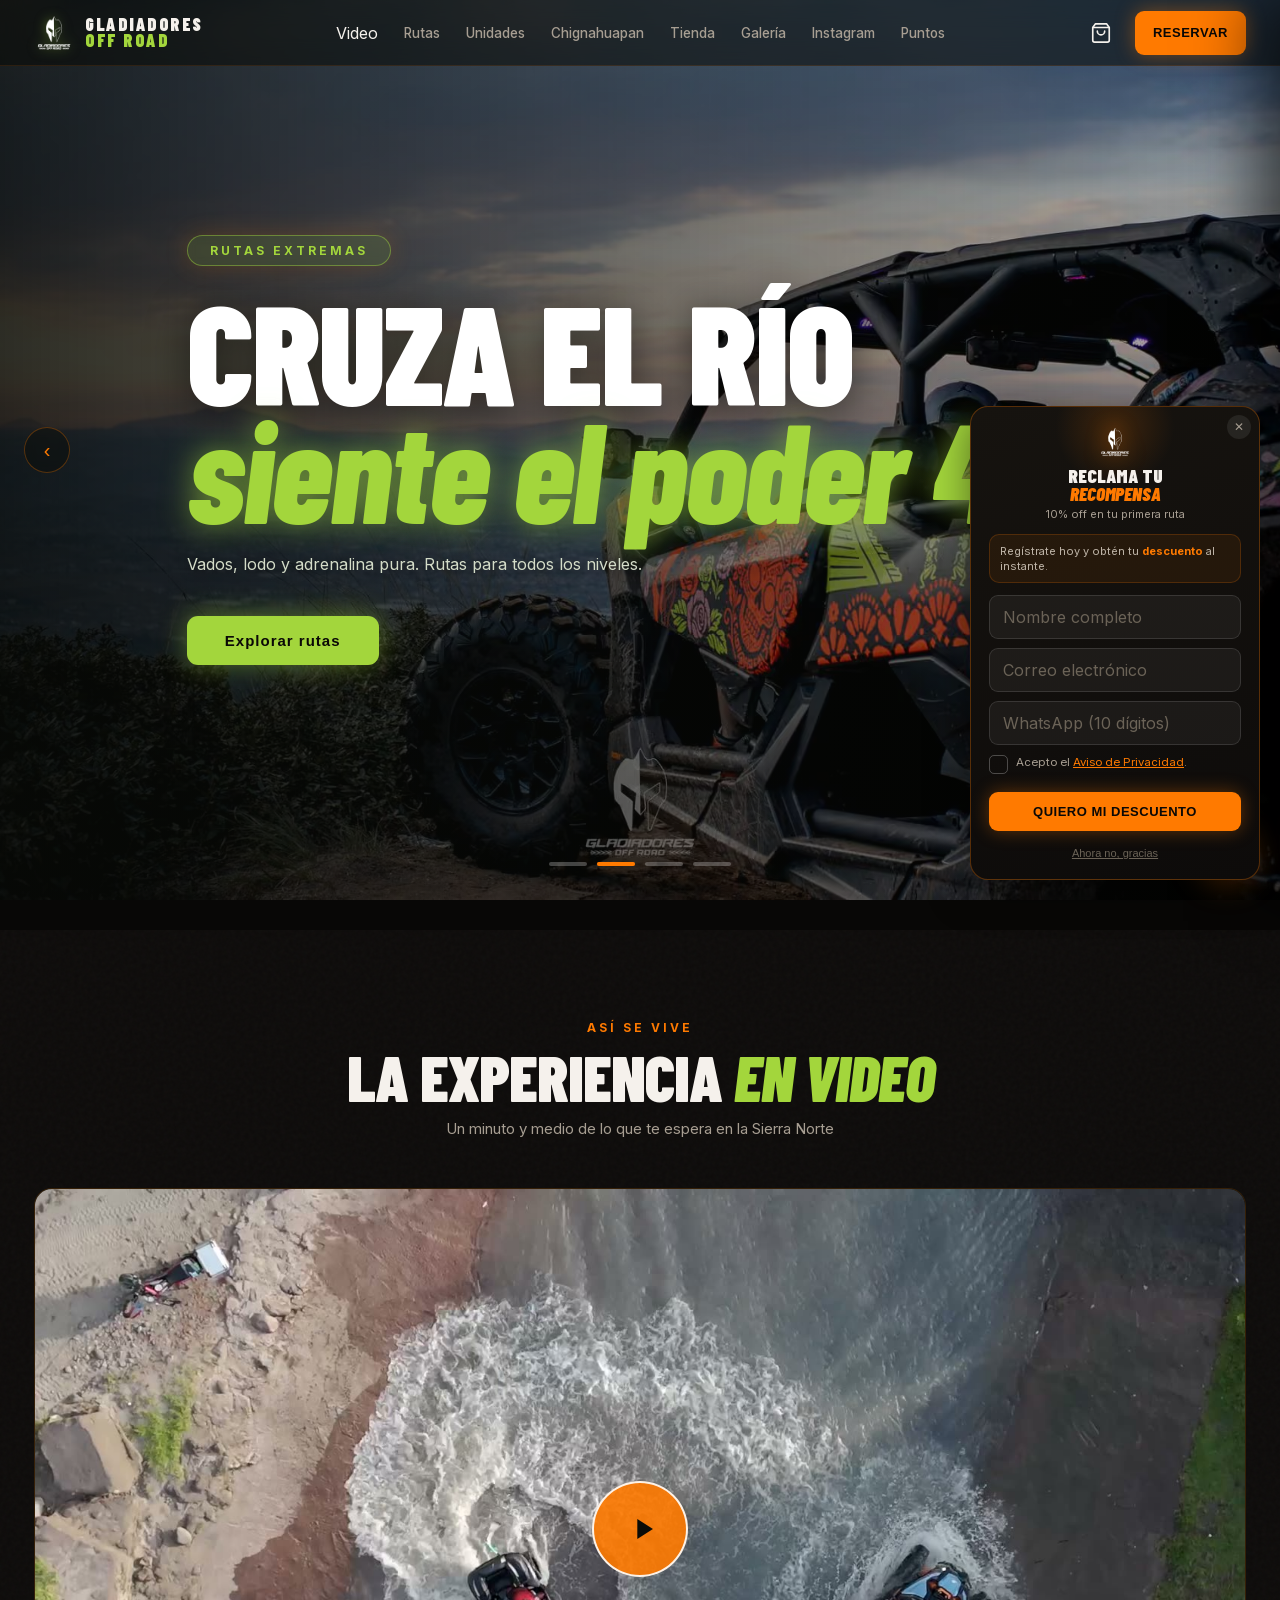
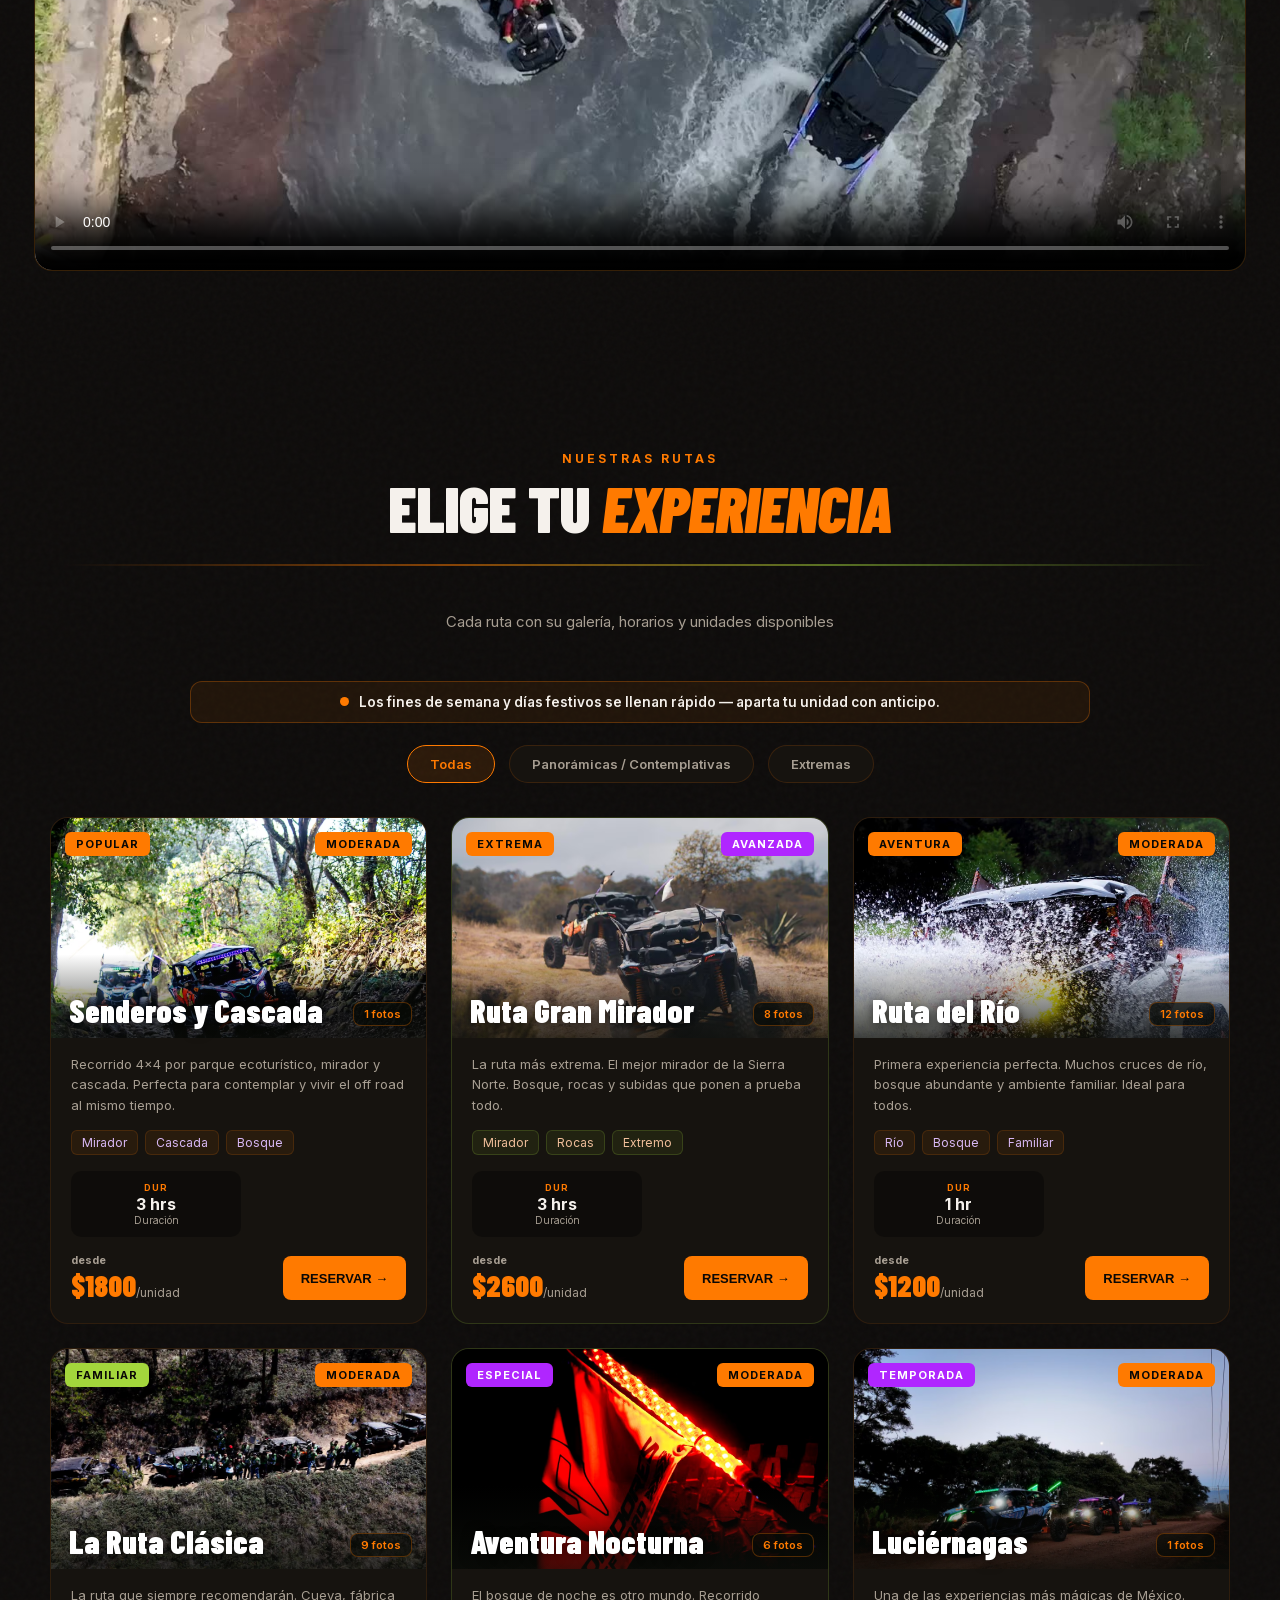
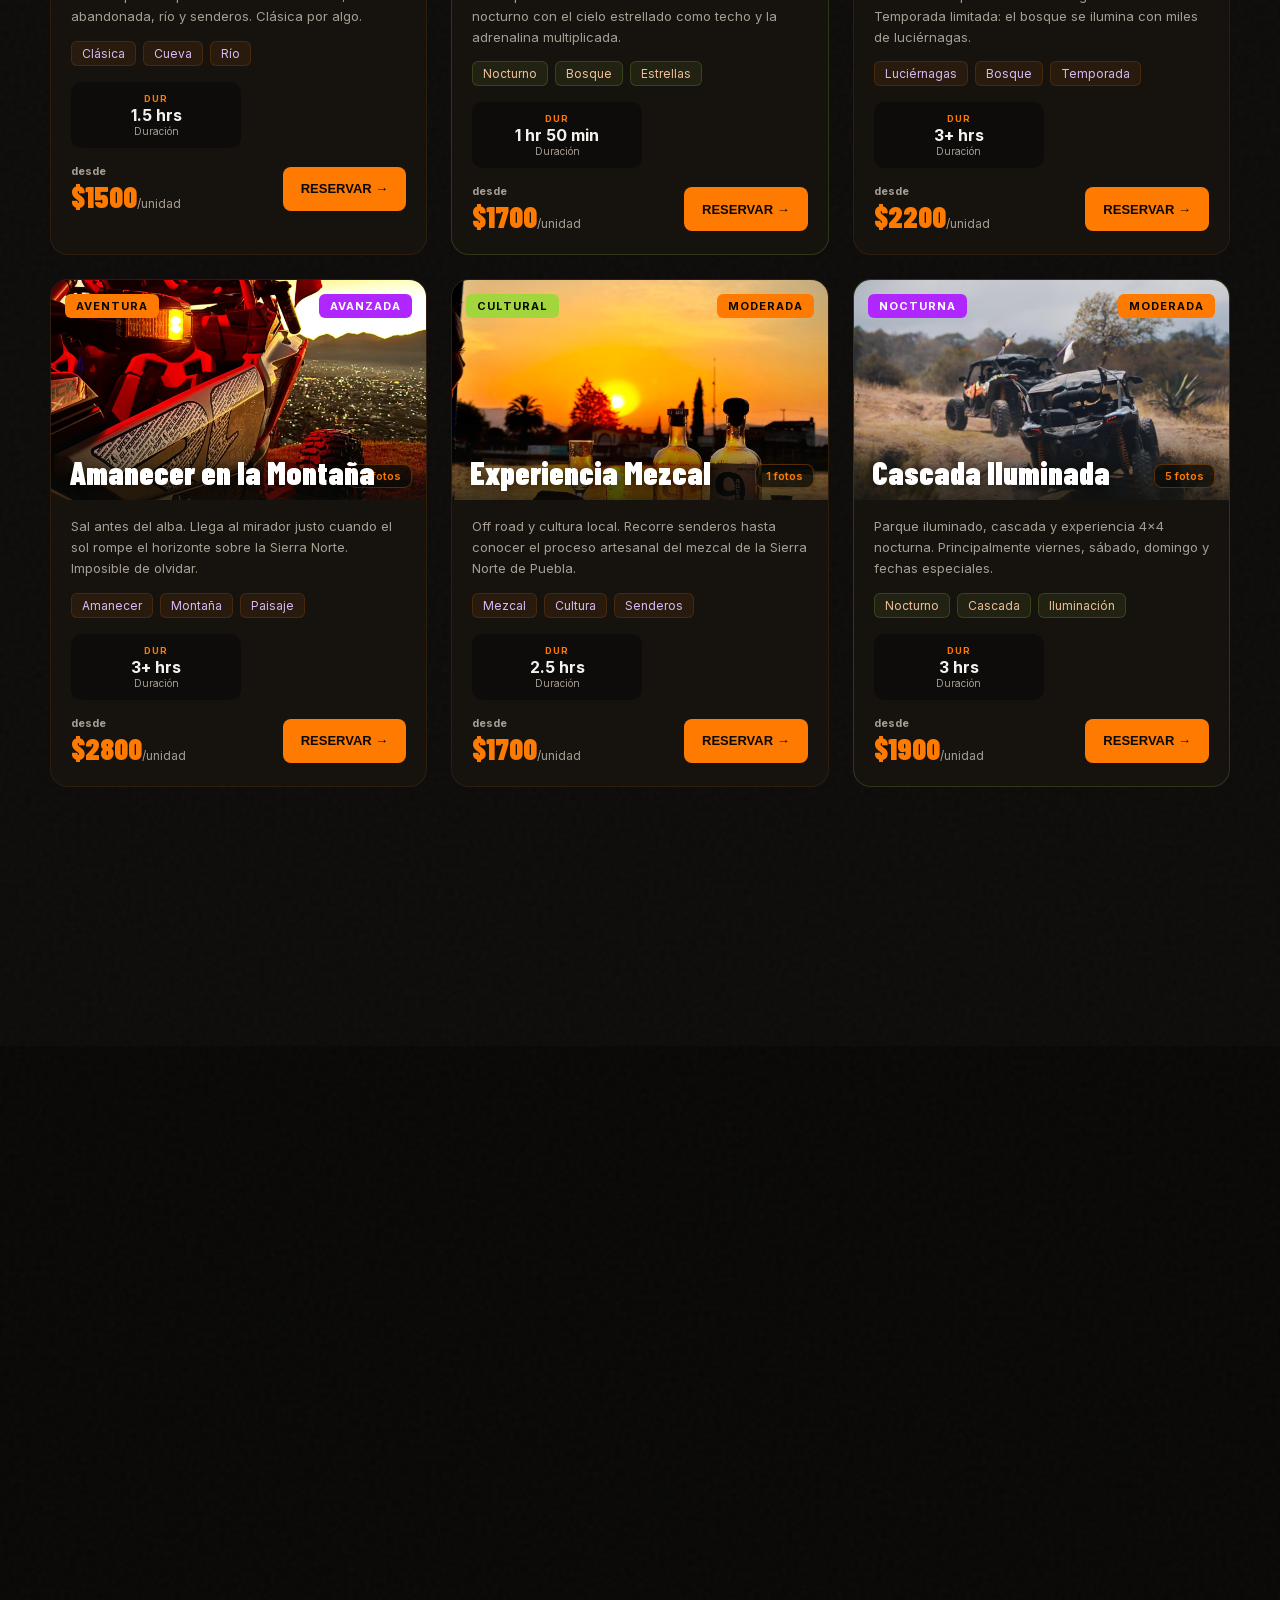
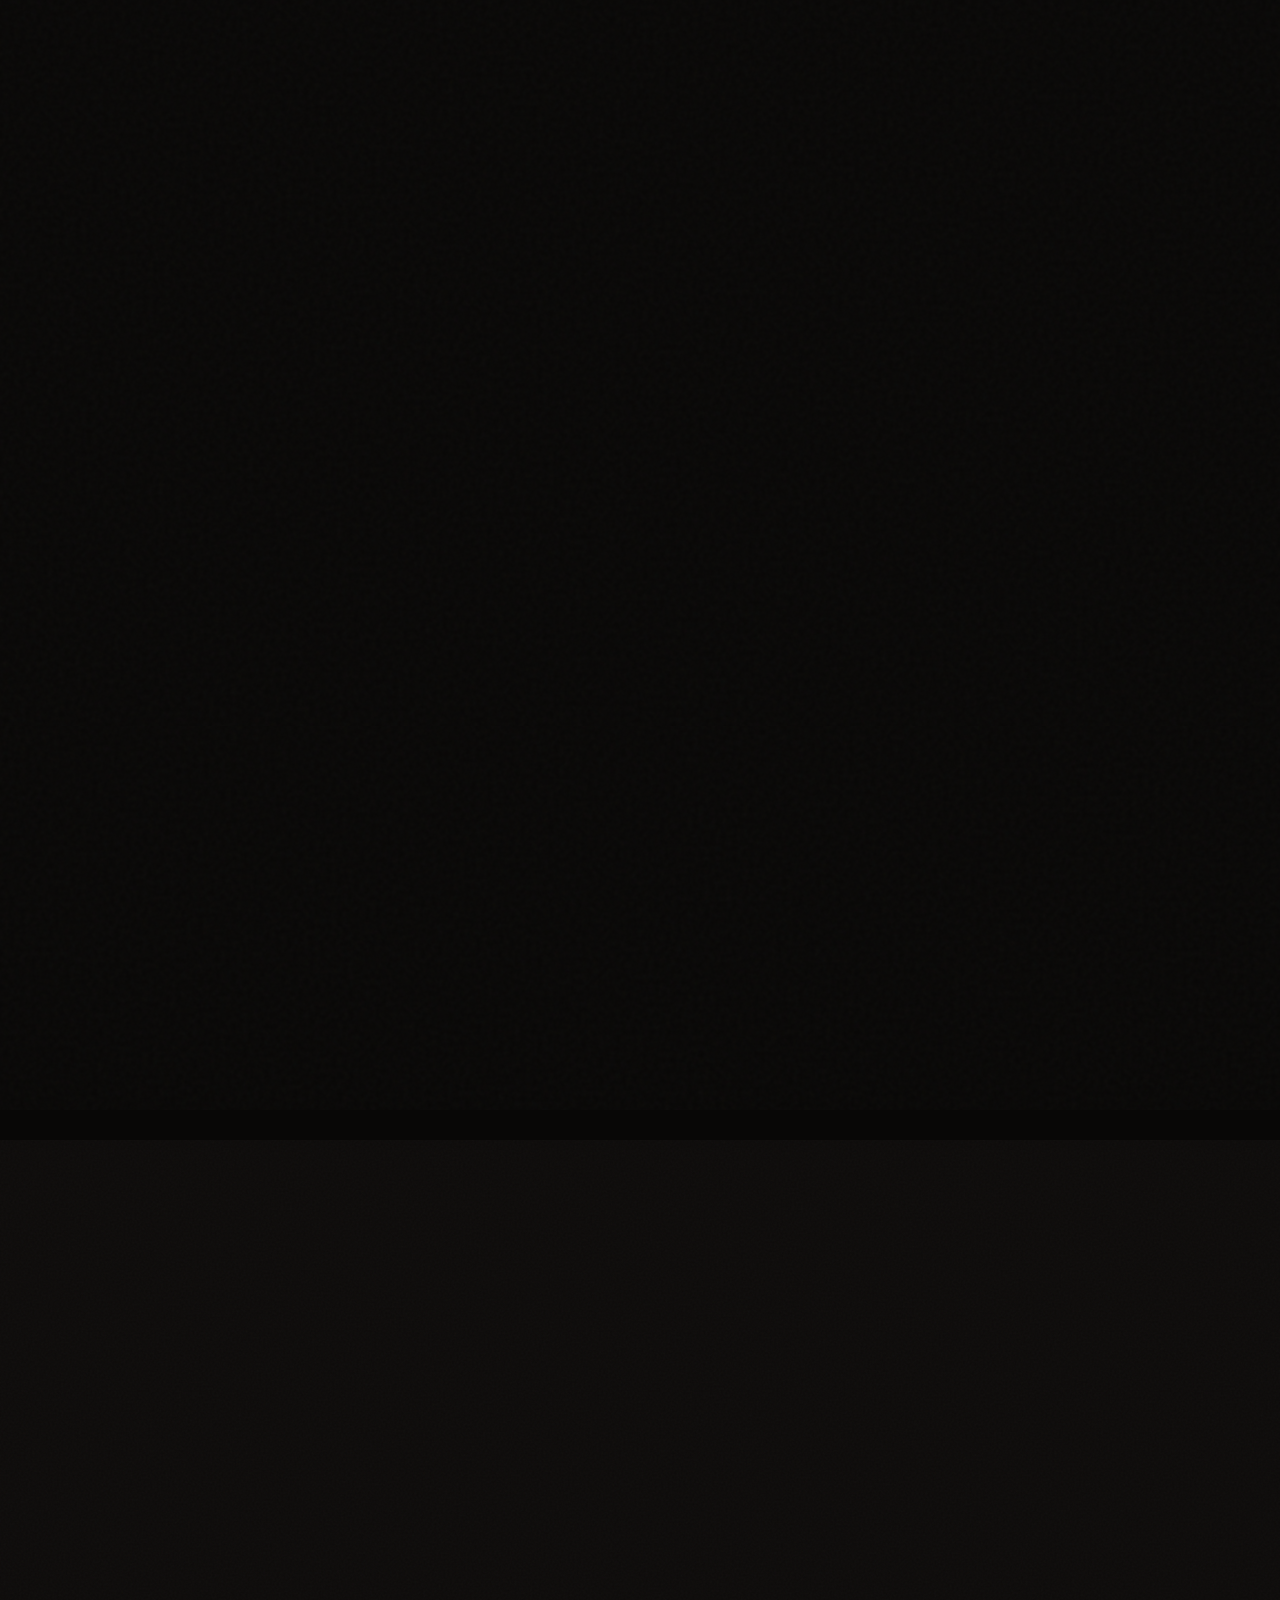
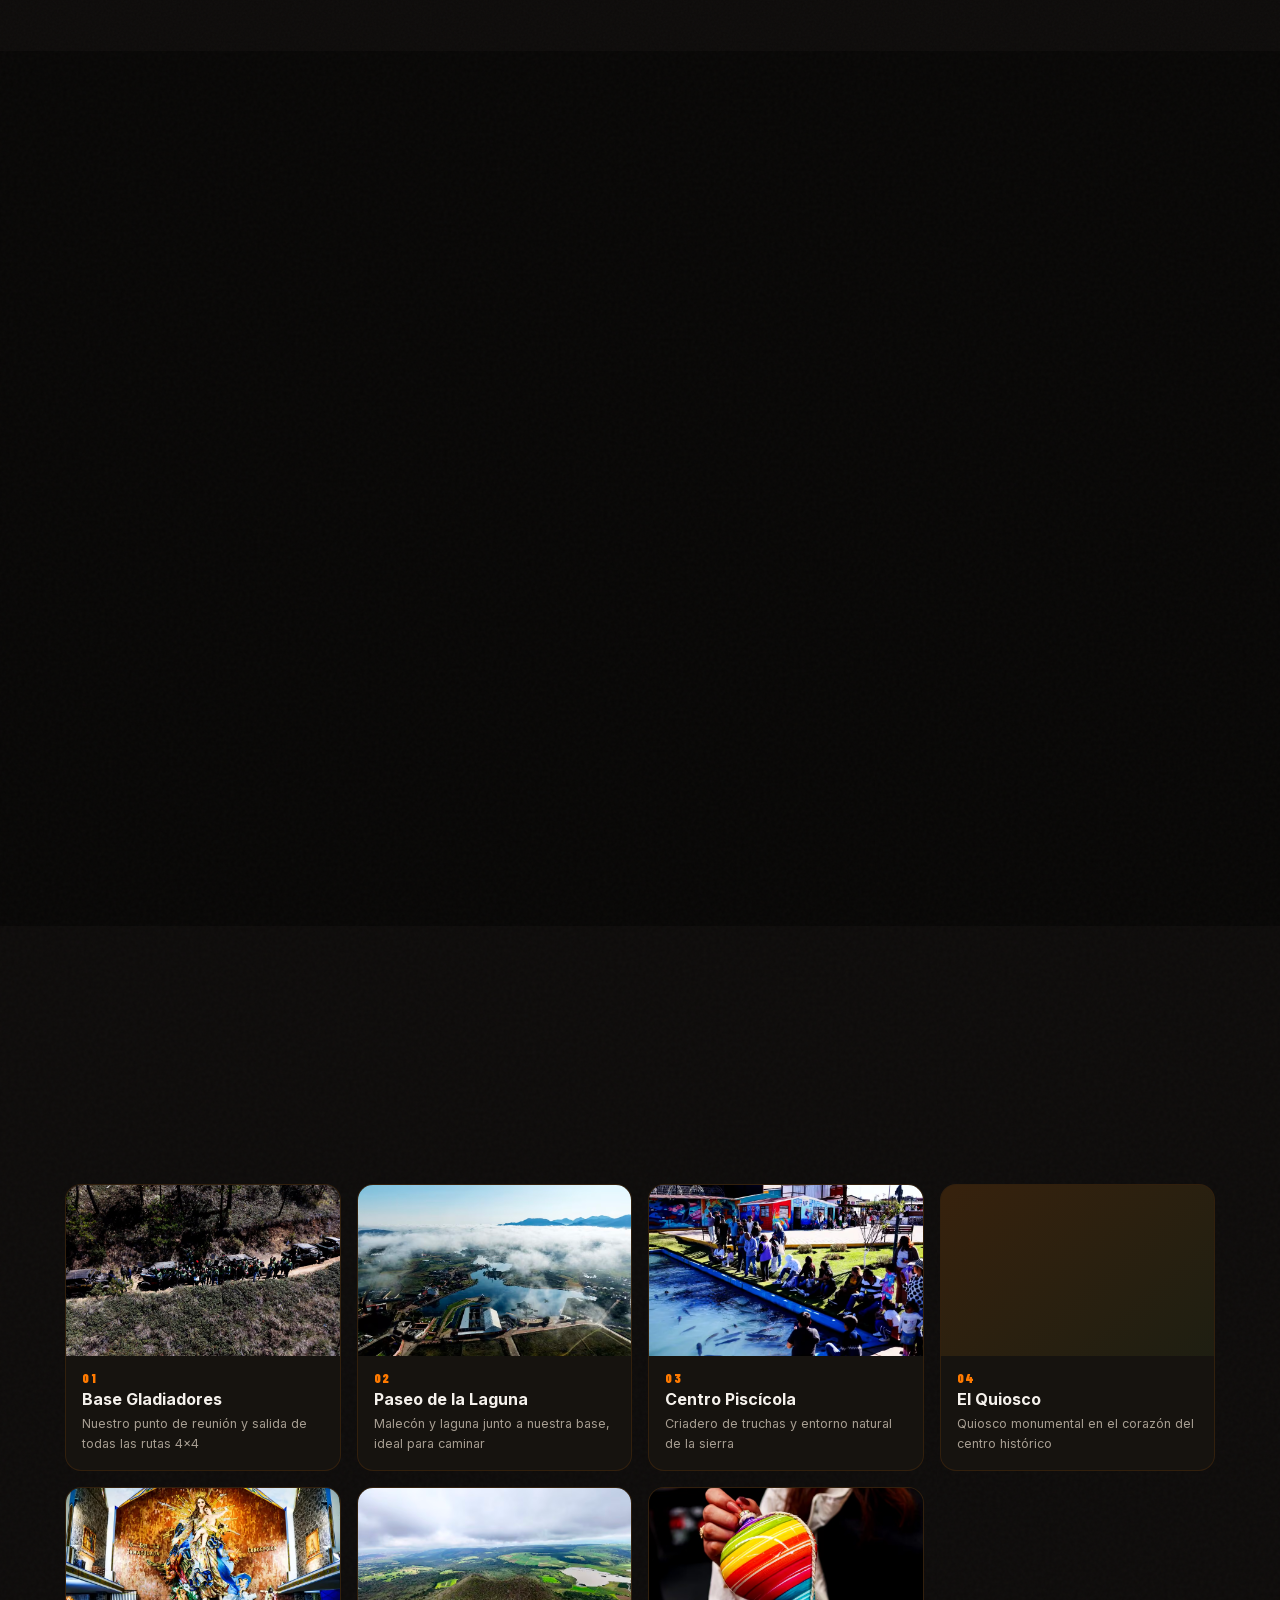
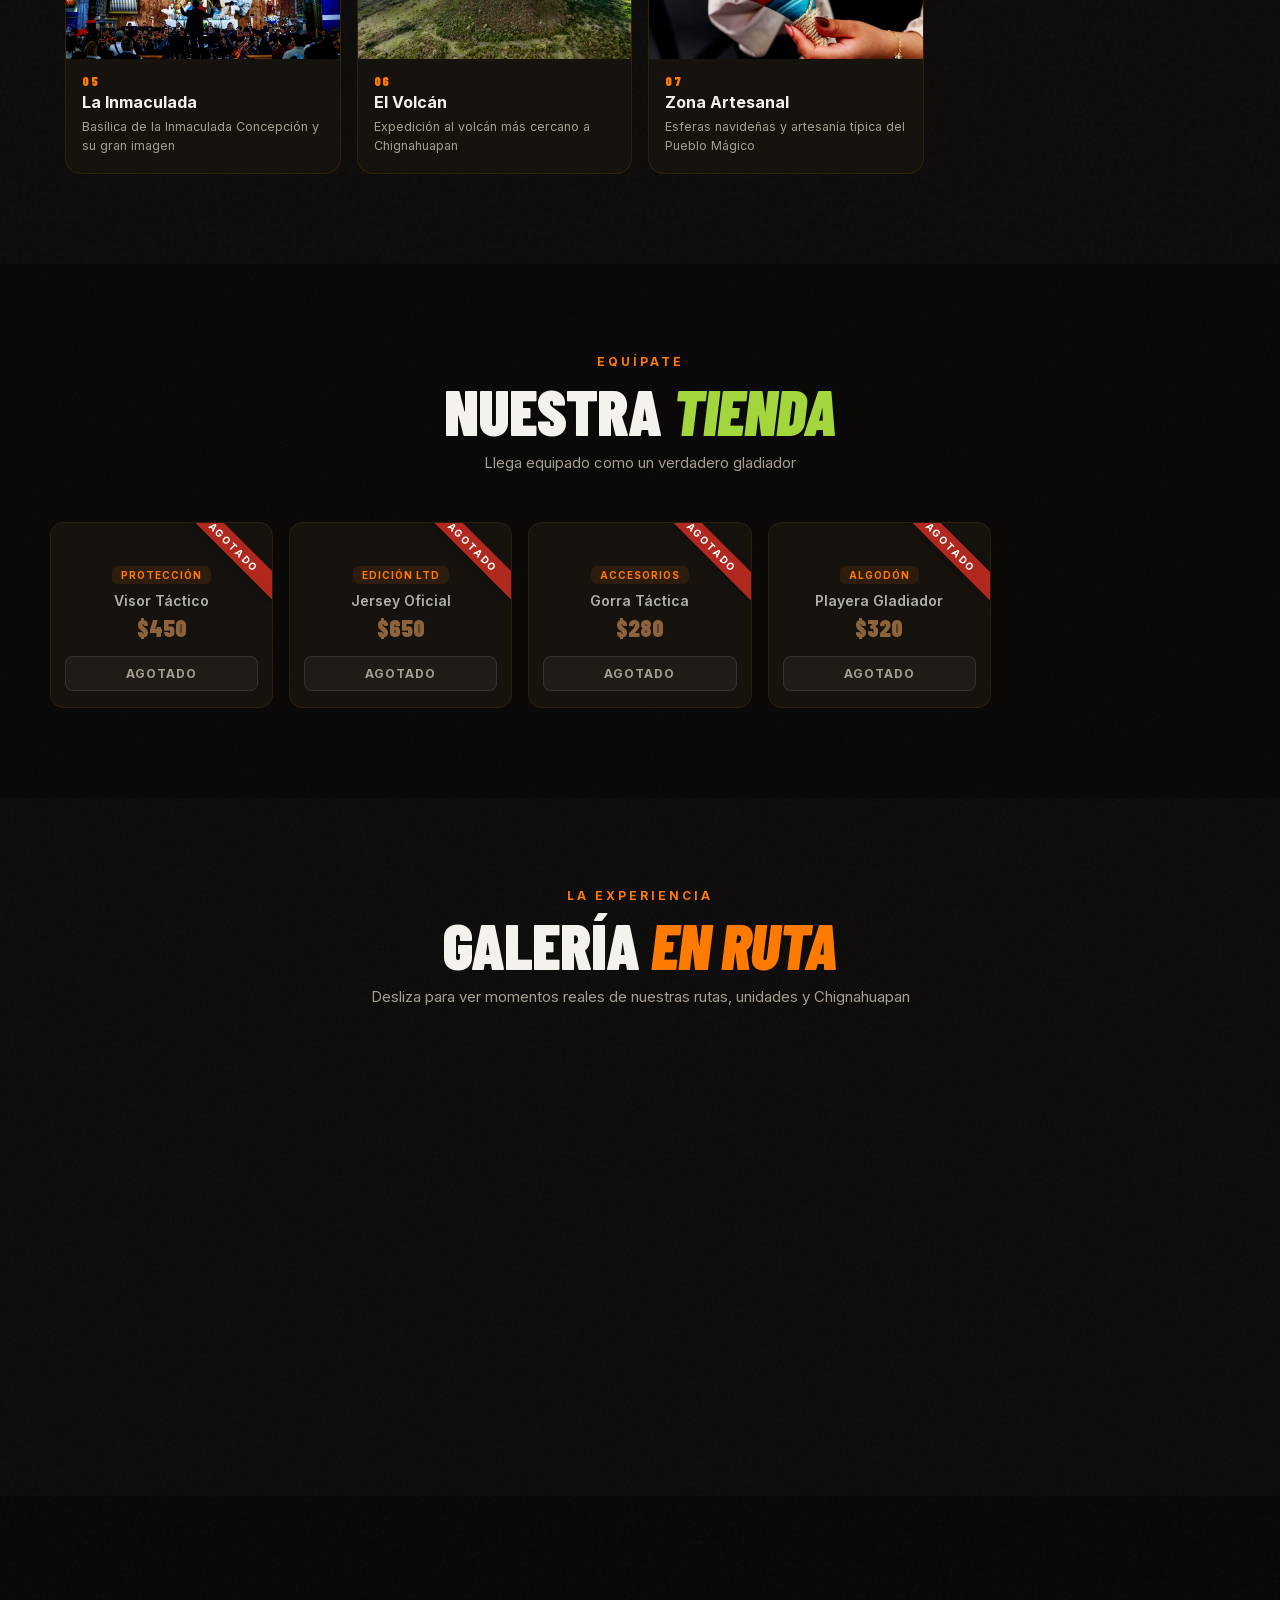
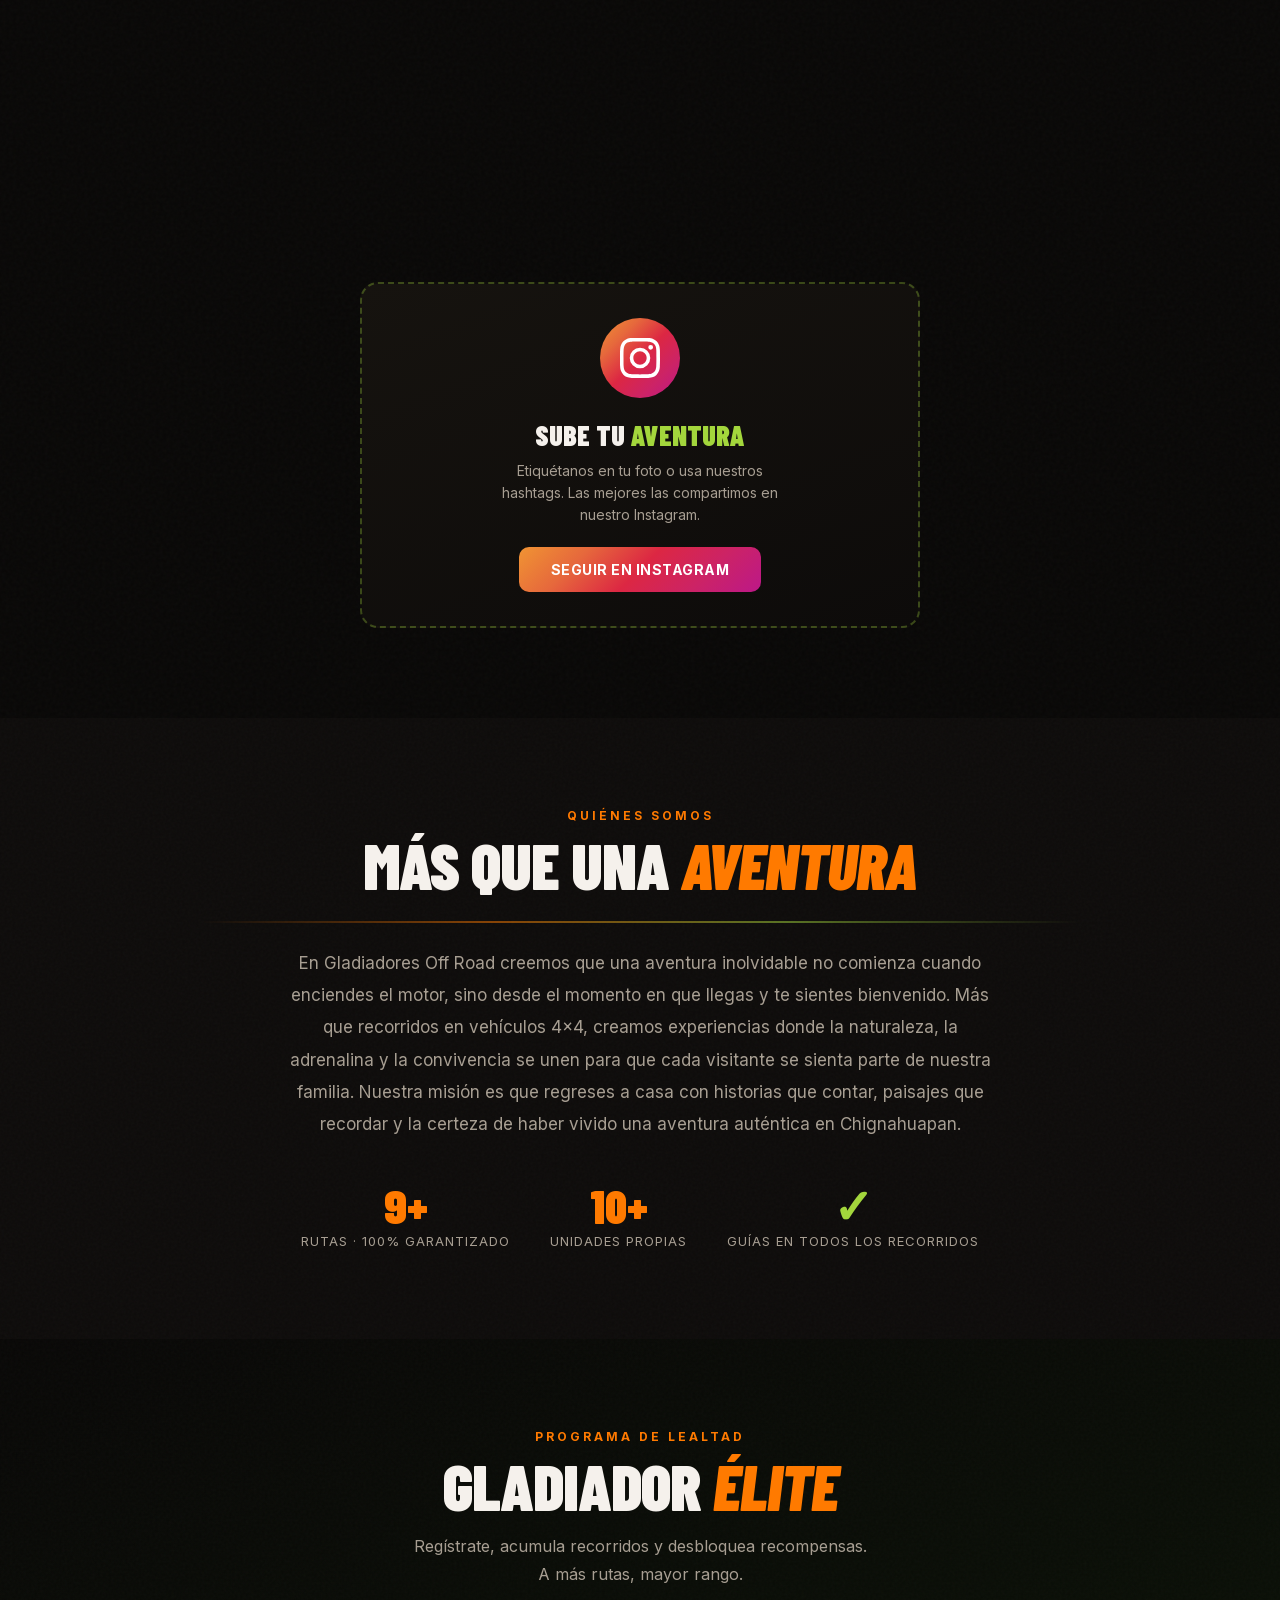
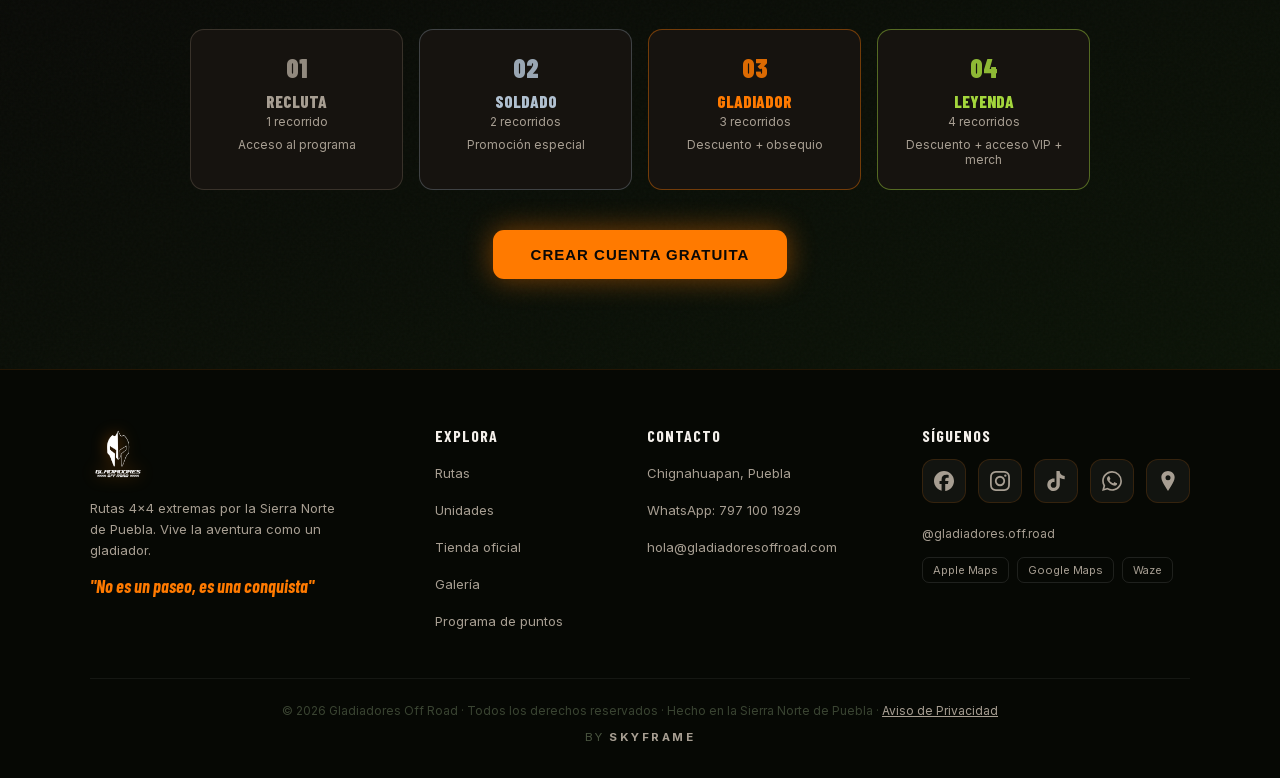
==== index.html @ 5f8b0868 "El sitio abre aunque el servidor esté dormido Bug caro, justo antes de pagar publicidad: la pantalla" ====
<!DOCTYPE html><html lang='es'><head><meta charset='UTF-8'/><meta name='viewport' content='width=device-width, initial-scale=1.0, viewport-fit=cover, maximum-scale=5.0'/><meta name="apple-mobile-web-app-capable" content="yes"/><meta name="apple-mobile-web-app-status-bar-style" content="black-translucent"/><meta name="mobile-web-app-capable" content="yes"/>
<title>Gladiadores Off Road — Rutas 4x4 en Chignahuapan, Puebla | Reserva tu Aventura</title>
<meta name="description" content="Rutas 4x4 guiadas en Chignahuapan, Puebla. Maverick X3, Commander Max y cuatrimotos Can-Am por la Sierra Norte: ríos, miradores, cascadas y bosque. Flota 100% Can-Am. Reserva desde $1,200 MXN por vehículo."/>
<meta name="keywords" content="rutas 4x4 Chignahuapan, off road Puebla, Sierra Norte de Puebla, cuatrimotos Chignahuapan, Maverick X3 Chignahuapan, Commander Max Puebla, turismo de aventura Puebla, Can-Am Chignahuapan, renta razors Chignahuapan, paseos 4x4 Puebla, tours off road México, Pueblo Mágico aventura, qué hacer en Chignahuapan"/>
<meta name="author" content="Gladiadores Off Road"/>
<meta name="robots" content="index, follow, max-image-preview:large, max-snippet:-1, max-video-preview:-1"/>
<link rel="canonical" href="https://www.gladiadoresoffroad.com/"/>
<link rel="alternate" hreflang="es-MX" href="https://www.gladiadoresoffroad.com/"/>
<link rel="alternate" hreflang="x-default" href="https://www.gladiadoresoffroad.com/"/>

<!-- Open Graph -->
<meta property="og:title" content="Gladiadores Off Road — Rutas 4x4 en Chignahuapan | Desde $1,200 por vehículo"/>
<meta property="og:description" content="No es un paseo, es una conquista. 10 rutas guiadas en vehículos Can-Am por la Sierra Norte de Puebla. Flota 100% Can-Am, guías profesionales. Reserva hoy."/>
<meta property="og:image" content="https://www.gladiadoresoffroad.com/img/i2.jpg"/>
<meta property="og:image:width" content="1200"/>
<meta property="og:image:height" content="630"/>
<meta property="og:image:alt" content="Vehículos 4x4 Can-Am de Gladiadores Off Road recorriendo la Sierra Norte de Puebla"/>
<meta property="og:url" content="https://www.gladiadoresoffroad.com/"/>
<meta property="og:type" content="website"/>
<meta property="og:site_name" content="Gladiadores Off Road"/>
<meta property="og:locale" content="es_MX"/>

<!-- Twitter -->
<meta name="twitter:card" content="summary_large_image"/>
<meta name="twitter:title" content="Gladiadores Off Road — Rutas 4x4 en Chignahuapan"/>
<meta name="twitter:description" content="10 rutas guiadas en Can-Am por la Sierra Norte de Puebla. Maverick X3, Commander Max y cuatrimotos. Reserva desde $1,200 por vehículo."/>
<meta name="twitter:image" content="https://www.gladiadoresoffroad.com/img/i2.jpg"/>

<meta name="theme-color" content="#0A0612"/>
<meta name="apple-mobile-web-app-title" content="Gladiadores"/>
<link rel="manifest" href="manifest.json"/>
<link rel="icon" href="img/icon-sitio-192.png"/>
<link rel="apple-touch-icon" href="img/icon-sitio-180.png"/>

<!-- Datos estructurados para Google (schema.org) -->
<script type="application/ld+json">
{
  "@context": "https://schema.org",
  "@type": ["TouristAttraction", "LocalBusiness"],
  "@id": "https://www.gladiadoresoffroad.com/#negocio",
  "name": "Gladiadores Off Road",
  "alternateName": "Gladiadores Off Road Chignahuapan",
  "description": "Rutas 4x4 guiadas por la Sierra Norte de Puebla. Flota 100% Can-Am: Maverick X3, Commander Max y cuatrimotos. Recorridos por ríos, miradores, cascadas y bosque desde $1,200 MXN por vehículo.",
  "url": "https://www.gladiadoresoffroad.com/",
  "image": [
    "https://www.gladiadoresoffroad.com/img/i2.jpg",
    "https://www.gladiadoresoffroad.com/img/i3.jpg",
    "https://www.gladiadoresoffroad.com/img/i4.jpg",
    "https://www.gladiadoresoffroad.com/img/i5.jpg"
  ],
  "logo": "https://www.gladiadoresoffroad.com/img/i1.png",
  "telephone": "+52-797-100-1929",
  "priceRange": "$1200-$5800 MXN por vehículo",
  "currenciesAccepted": "MXN",
  "paymentAccepted": "Efectivo, Tarjeta de crédito, Tarjeta de débito, Transferencia, WhatsApp",
  "openingHoursSpecification": [
    {"@type": "OpeningHoursSpecification", "dayOfWeek": ["Saturday", "Sunday"], "opens": "09:00", "closes": "17:00"},
    {"@type": "OpeningHoursSpecification", "dayOfWeek": ["Monday","Tuesday","Wednesday","Thursday","Friday"], "opens": "10:00", "closes": "16:00"}
  ],
  "address": {
    "@type": "PostalAddress",
    "streetAddress": "Paseo de la Laguna",
    "addressLocality": "Chignahuapan",
    "addressRegion": "Puebla",
    "postalCode": "73300",
    "addressCountry": "MX"
  },
  "geo": {
    "@type": "GeoCoordinates",
    "latitude": 19.8125,
    "longitude": -98.0345
  },
  "areaServed": {
    "@type": "Place",
    "name": "Sierra Norte de Puebla"
  },
  "sameAs": [
    "https://www.facebook.com/share/17zQC1pdYU/",
    "https://www.instagram.com/gladiadores.off.road",
    "https://www.tiktok.com/@gladiadoresoffroad"
  ],
  "hasMap": "https://maps.app.goo.gl/jjPaR5rrfHELM4r86",
  "touristType": ["Turismo de aventura", "Off road", "Familias", "Grupos", "Parejas"],
  "isAccessibleForFree": false,
  "slogan": "No es un paseo, es una conquista",
  "numberOfEmployees": {"@type": "QuantitativeValue", "value": 12},
  "foundingDate": "2024",
  "hasOfferCatalog": {
    "@type": "OfferCatalog",
    "name": "Rutas 4x4",
    "itemListElement": [
      {"@type": "Offer", "itemOffered": {"@type": "TouristTrip", "name": "Senderos y Cascada", "description": "Recorrido 4x4 por parque ecoturístico, mirador y cascada. 3 hrs, 45 km. Precio por vehículo.", "touristType": "Familias"}, "price": "1800", "priceCurrency": "MXN", "availability": "https://schema.org/InStock"},
      {"@type": "Offer", "itemOffered": {"@type": "TouristTrip", "name": "Ruta Gran Mirador", "description": "La ruta más extrema. El mejor mirador de la Sierra Norte. 3 hrs, 80 km. Precio por vehículo.", "touristType": "Aventureros"}, "price": "2600", "priceCurrency": "MXN", "availability": "https://schema.org/InStock"},
      {"@type": "Offer", "itemOffered": {"@type": "TouristTrip", "name": "Ruta del Río", "description": "Cruces de río, bosque y ambiente familiar. 1 hr, 50 km. Precio por vehículo.", "touristType": "Familias"}, "price": "1200", "priceCurrency": "MXN", "availability": "https://schema.org/InStock"}
    ]
  }
}
</script>
<script type="application/ld+json">
{
  "@context": "https://schema.org",
  "@type": "WebSite",
  "name": "Gladiadores Off Road",
  "url": "https://www.gladiadoresoffroad.com/",
  "inLanguage": "es-MX",
  "publisher": { "@id": "https://www.gladiadoresoffroad.com/#negocio" },
  "potentialAction": {
    "@type": "SearchAction",
    "target": "https://www.gladiadoresoffroad.com/?q={search_term_string}",
    "query-input": "required name=search_term_string"
  }
}
</script>
<script type="application/ld+json">
{
  "@context": "https://schema.org",
  "@type": "FAQPage",
  "mainEntity": [
    {"@type": "Question", "name": "¿Cuánto cuesta una ruta 4x4 en Chignahuapan?", "acceptedAnswer": {"@type": "Answer", "text": "El precio es por vehículo completo, no por persona, y va desde $1,200 MXN (Ruta del Río en cuatrimoto) hasta $5,800 MXN según la ruta y la unidad. Incluye guía profesional y equipo de seguridad."}},
    {"@type": "Question", "name": "¿Se necesita experiencia para manejar?", "acceptedAnswer": {"@type": "Answer", "text": "No. Todos los recorridos son guiados por profesionales. Te dan una inducción antes de arrancar y el guía va contigo todo el camino. Hay rutas fáciles para familias y rutas extremas para aventureros."}},
    {"@type": "Question", "name": "¿Qué vehículos usan en Gladiadores Off Road?", "acceptedAnswer": {"@type": "Answer", "text": "Nos encanta la marca Can-Am, por eso toda nuestra flota es 100% Can-Am: Maverick X3, Commander Max, Maverick Trail y cuatrimotos Outlander. Todas son unidades propias."}},
    {"@type": "Question", "name": "¿Dónde están ubicados?", "acceptedAnswer": {"@type": "Answer", "text": "En Chignahuapan, Pueblo Mágico de la Sierra Norte de Puebla. Nuestra base está en Paseo de la Laguna. A 2.5 horas de CDMX y 2 horas de Puebla capital."}},
    {"@type": "Question", "name": "¿Cuánto dura un recorrido?", "acceptedAnswer": {"@type": "Answer", "text": "Depende de la ruta: desde 1 hora (Ruta del Río) hasta 3 horas (Senderos y Cascada, Gran Mirador). Hay opciones para todos los tiempos."}}
  ]
}
</script>
<script type="application/ld+json">
{
  "@context": "https://schema.org",
  "@type": "BreadcrumbList",
  "itemListElement": [
    {"@type": "ListItem", "position": 1, "name": "Inicio", "item": "https://www.gladiadoresoffroad.com/"},
    {"@type": "ListItem", "position": 2, "name": "Rutas 4x4", "item": "https://www.gladiadoresoffroad.com/#rutas"},
    {"@type": "ListItem", "position": 3, "name": "Unidades Can-Am", "item": "https://www.gladiadoresoffroad.com/#unidades"},
    {"@type": "ListItem", "position": 4, "name": "Chignahuapan", "item": "https://www.gladiadoresoffroad.com/#chigna"}
  ]
}
</script>

<!-- Fuentes propias: se acabaron el preconnect y las dos peticiones a Google
     que había que esperar antes de pintar. Se precargan las dos caras que
     usa lo primero que se ve; las demás las pide el CSS cuando hacen falta. -->
<link rel="preload" as="image" href="img/i2.avif" type="image/avif" fetchpriority="high"/>
<link rel="preload" as="font" type="font/woff2" href="fonts/inter-var-latin.woff2" crossorigin/>
<link rel="preload" as="font" type="font/woff2" href="fonts/barlow-condensed-900-latin.woff2" crossorigin/>
<link rel="stylesheet" href="css/estilos.css?v=15"></head><body>
<div id="scroll-progress"></div>
<canvas id="dust-canvas"></canvas>
<!-- LOADER -->
<div id="loader"><div class="loader-helmet"><div class="loader-ring"></div><img src="img/i1.png" alt="Gladiadores Off Road" width="110" height="110"/></div><div class="loader-txt">CARGANDO LA AVENTURA</div></div>

<!-- NAV -->
<nav id="nav">
  <div class="nav-logo" data-a="goTop"><img src="img/i1.png" alt="Gladiadores Off Road logo" width="40" height="40"/><div class="nav-logo-txt">GLADIADORES<br><span>OFF ROAD</span></div></div>
  <div class="nav-links"><a data-a="jump" data-p="video">Video</a>
    <button class="nav-lnk" data-a="jump" data-p="rutas">Rutas</button>
    <button class="nav-lnk" data-a="jump" data-p="unidades">Unidades</button>
    <button class="nav-lnk" data-a="jump" data-p="chigna">Chignahuapan</button>
    <button class="nav-lnk" data-a="jump" data-p="tienda">Tienda</button>
    <button class="nav-lnk" data-a="jump" data-p="galeria">Galería</button>
    <button class="nav-lnk" data-a="jump" data-p="ugc">Instagram</button>
    <button class="nav-lnk" data-a="jump" data-p="lealtad">Puntos</button>
  </div>
  <div class="nav-right">
    <button class="nav-cart" data-a="openCart" aria-label="Carrito de compras">
      <svg class="nav-cart-icon" viewBox="0 0 24 24" fill="none" stroke="currentColor" stroke-width="1.8" stroke-linecap="round" stroke-linejoin="round"><path d="M6 2L3 6v14a2 2 0 002 2h14a2 2 0 002-2V6l-3-4z"/><line x1="3" y1="6" x2="21" y2="6"/><path d="M16 10a4 4 0 01-8 0"/></svg>
      <span class="nav-cart-badge" id="cart-badge">0</span>
    </button>
    <button class="nav-cta" data-a="jump" data-p="rutas">RESERVAR</button>
    <button class="nav-hamburger" id="nav-hamburger" data-a="toggleMobileMenu" aria-label="Abrir menú">
      <span></span><span></span><span></span>
    </button>
  </div>
</nav>

<div class="mob-overlay" id="mob-overlay" data-a="closeMobileMenu"></div>
<div class="mob-drawer" id="mob-drawer" role="dialog" aria-label="Menú de navegación">
  <div class="mob-head">
    <img src="img/i1.png" alt="Gladiadores Off Road" loading="lazy"/>
    <button class="mob-close" data-a="closeMobileMenu" aria-label="Cerrar menú">✕</button>
  </div>
  <div class="mob-links"><a data-a="mobileJump" data-p="video">Video</a>
    <button class="mob-lnk" data-a="mobileJump" data-p="rutas">
      <svg width="18" height="18" viewBox="0 0 24 24" fill="none" stroke="currentColor" stroke-width="2"><path d="M3 12h18M3 6h18M3 18h18"/></svg>Rutas
    </button>
    <button class="mob-lnk" data-a="mobileJump" data-p="unidades">
      <svg width="18" height="18" viewBox="0 0 24 24" fill="none" stroke="currentColor" stroke-width="2"><rect x="1" y="3" width="22" height="13" rx="2"/><path d="M16 21v-2a4 4 0 00-8 0v2"/></svg>Unidades
    </button>
    <button class="mob-lnk" data-a="mobileJump" data-p="chigna">
      <svg width="18" height="18" viewBox="0 0 24 24" fill="none" stroke="currentColor" stroke-width="2"><path d="M12 2C8.13 2 5 5.13 5 9c0 5.25 7 13 7 13s7-7.75 7-13c0-3.87-3.13-7-7-7z"/><circle cx="12" cy="9" r="2.5"/></svg>Chignahuapan
    </button>
    <button class="mob-lnk" data-a="mobileJump" data-p="tienda">
      <svg width="18" height="18" viewBox="0 0 24 24" fill="none" stroke="currentColor" stroke-width="2"><path d="M6 2L3 6v14a2 2 0 002 2h14a2 2 0 002-2V6l-3-4z"/><line x1="3" y1="6" x2="21" y2="6"/></svg>Tienda
    </button>
    <button class="mob-lnk" data-a="mobileJump" data-p="galeria">
      <svg width="18" height="18" viewBox="0 0 24 24" fill="none" stroke="currentColor" stroke-width="2"><rect x="3" y="3" width="18" height="18" rx="2"/><circle cx="8.5" cy="8.5" r="1.5"/><path d="M21 15l-5-5L5 21"/></svg>Galería
    </button>
    <button class="mob-lnk" data-a="mobileJump" data-p="ugc">
      <svg width="18" height="18" viewBox="0 0 24 24" fill="none" stroke="currentColor" stroke-width="2"><rect x="2" y="2" width="20" height="20" rx="5"/><circle cx="12" cy="12" r="4"/><circle cx="17.5" cy="6.5" r="1" fill="currentColor"/></svg>Instagram
    </button>
    <button class="mob-lnk" data-a="mobileJump" data-p="lealtad">
      <svg width="18" height="18" viewBox="0 0 24 24" fill="none" stroke="currentColor" stroke-width="2"><polygon points="12 2 15.09 8.26 22 9.27 17 14.14 18.18 21.02 12 17.77 5.82 21.02 7 14.14 2 9.27 8.91 8.26 12 2"/></svg>Puntos
    </button>
  </div>
  <button class="mob-cta" data-a="mobileJump" data-p="rutas">RESERVAR AVENTURA →</button>
</div>

<!-- CARRUSEL -->
<section class="hero-carousel" id="carousel">
  <div class="slide active"><div class="slide-bg sx1"></div><div class="slide-ov sx2"></div>
    <div class="slide-content"><div class="slide-eyebrow">SIERRA NORTE DE PUEBLA</div><h1 class="slide-h1">NO ES UN PASEO<span class="hero-fire sx3">es una conquista</span></h1><div class="slide-sub">GLADIADORES OFF ROAD</div>
    <div class="hero-btns"><button class="btn-neon" data-a="jump" data-p="rutas">RESERVAR AVENTURA</button><button class="btn-ghost" data-a="jump" data-p="rutas">Ver rutas →</button></div></div></div>
  <div class="slide"><div class="slide-bg" data-bg="img/i3.avif"></div><div class="slide-ov sx5"></div>
    <div class="slide-content sx6"><div class="slide-eyebrow chip-fire">RUTAS EXTREMAS</div><h1 class="slide-h1 sx7">CRUZA EL RÍO<span class="hero-gladio">siente el poder 4×4</span></h1><p class="slide-desc sx8">Vados, lodo y adrenalina pura. Rutas para todos los niveles.</p><div class="hero-btns sx9"><button class="btn-fire" data-a="jump" data-p="rutas">Explorar rutas</button></div></div></div>
  <div class="slide"><div class="slide-bg" data-bg="img/i4.avif"></div><div class="slide-ov sx11"></div>
    <div class="slide-content"><div class="slide-eyebrow">FLOTA 100% CAN-AM</div><h1 class="slide-h1">MÁQUINAS<span class="hero-fire">de guerra</span></h1><p class="slide-desc">Maverick X3, Commander Max y Outlander. Equipo profesional.</p><div class="hero-btns"><button class="btn-neon" data-a="jump" data-p="unidades">Ver unidades</button></div></div></div>
  <div class="slide"><div class="slide-bg" data-bg="img/i5.avif"></div><div class="slide-ov sx13"></div>
    <div class="slide-content"><div class="badge-special">EDICIÓN ESPECIAL · PRÓXIMAMENTE</div><h1 class="slide-special-title">RUTA <span>DÍA DE MUERTOS</span></h1><p class="slide-desc">Recorrido nocturno con veladoras y cempasúchil. Próximamente anunciamos fechas y cupo.</p><div class="hero-btns"><button class="btn-neon sx14" data-a="jump" data-p="rutas">APARTAR MI LUGAR</button></div></div></div>
  <button class="car-arrow left" data-a="prevSlide">‹</button><button class="car-arrow right" data-a="nextSlide">›</button>
  <div class="carousel-dots" id="dots"></div>
  <div class="map-picker-wrap sx15">
    <button class="hero-location sx16" data-a="mapPicker"><div><small>NUESTRA BASE</small><b>Chignahuapan, Puebla</b></div></button>
    <div class="map-picker" id="map-picker">
      <a href="https://maps.apple.com/?q=19.8125,-98.0345&ll=19.8125,-98.0345&q=Gladiadores+Off+Road" target="_blank"> Apple Maps</a>
      <a href="https://maps.app.goo.gl/jjPaR5rrfHELM4r86?g_st=iw" target="_blank"> Google Maps</a>
      <a href="https://waze.com/ul?q=Chignahuapan,Puebla" target="_blank"> Waze</a>
    </div>
  </div>
</section>

<div class="tread-divider" aria-hidden="true"><svg viewBox="0 0 400 22" preserveAspectRatio="none"><defs><pattern id="tread1" width="40" height="22" patternUnits="userSpaceOnUse"><path d="M0,22 L13,0 L20,0 L7,22 Z" fill="var(--fire)"/><path d="M20,22 L33,0 L40,0 L27,22 Z" fill="var(--gladio)"/></pattern></defs><rect width="400" height="22" fill="url(#tread1)"/></svg></div>

<!-- RUTAS -->
<!-- VIDEO -->
<section class="blk sx25" id="video">
  <div class="sec-hdr reveal"><span class="sec-eye">ASÍ SE VIVE</span><div class="sec-tit">LA EXPERIENCIA <em class="fire-em">EN VIDEO</em></div><div class="sec-sub">Un minuto y medio de lo que te espera en la Sierra Norte</div></div>
  <div class="video-wrap reveal">
    <!-- preload="metadata": solo la cabecera (unos KB) para que al dar play
         arranque de inmediato. El cuerpo del video se descarga mientras se
         reproduce, no de golpe: el servidor sirve por rangos. -->
    <video id="video-gladiadores" class="video-el" controls playsinline preload="metadata"
           poster="video/gladiadores-poster.jpg"
           aria-label="Video de las rutas de Gladiadores Off Road">
      <source src="video/gladiadores-720-v2.mp4" type="video/mp4" media="(max-width:900px)">
      <source src="video/gladiadores-1080-v2.mp4" type="video/mp4">
      Tu navegador no puede reproducir este video.
    </video>
    <button class="video-play" data-a="playVideo" aria-label="Reproducir video">
      <svg viewBox="0 0 24 24" width="34" height="34" aria-hidden="true"><path d="M8 5v14l11-7z" fill="currentColor"/></svg>
    </button>
  </div>
</section>

<section class="blk" id="rutas"><div class="sec-hdr reveal"><span class="sec-eye">NUESTRAS RUTAS</span><div class="sec-tit">ELIGE TU <em>EXPERIENCIA</em></div>
  <div class="divider-line sx17"></div><div class="sec-sub">Cada ruta con su galería, horarios y unidades disponibles</div></div>
  <div class="demand-banner reveal"><span class="demand-dot"></span><span>Los fines de semana y días festivos se llenan rápido — aparta tu unidad con anticipo.</span></div>
  <div class="exp-types reveal"><div class="exp-chip active" data-a="filterExp" data-p="todas">Todas</div><div class="exp-chip" data-a="filterExp" data-p="panoramica">Panorámicas / Contemplativas</div><div class="exp-chip fire-chip" data-a="filterExp" data-p="extrema">Extremas</div></div>
  <div class="routes-grid reveal" id="routes-grid"></div>
  <div class="reveal sx18">
    <div class="sx19">
      <div><span class="urgency">PRÓXIMAMENTE</span><div class="sx20">AVENTURA <em class="fire-em">COZAPA</em></div><div class="sx21">Nueva experiencia en desarrollo. Recorrido, duración y condiciones operativas por definir.</div></div>
      <button class="btn-ghost" data-a="goWhatsApp">Avísame cuando abra</button>
    </div>
  </div>
</section>

<!-- UNIDADES -->
<section class="blk" id="unidades"><div class="sec-hdr reveal"><span class="sec-eye">NUESTRAS UNIDADES</span><div class="sec-tit">UNIDADES <em class="fire-em">CAN-AM</em></div><div class="sec-sub">Nos encanta la marca Can-Am · Por eso toda nuestra flota es 100% Can-Am</div></div>
  <div class="units-banner reveal"><div><span class="b">100% CAN-AM</span></div><div class="sx22">Toda nuestra flota es de la marca Can-Am, líder mundial en vehículos todoterreno. Además, <b class="sx23">guías profesionales en todos los recorridos</b> para tu seguridad.</div></div>
  <div class="units-grid reveal" id="units-grid"></div>
  <div class="reveal sx24">
    Contamos con unidades para parejas, familias, grupos y amigos. Si en temporada alta se agota la que buscas, escríbenos: sujeto a confirmación podemos apoyarnos con unidades externas.
  </div>
</section>

<div class="tread-divider" aria-hidden="true"><svg viewBox="0 0 400 22" preserveAspectRatio="none"><defs><pattern id="tread2" width="40" height="22" patternUnits="userSpaceOnUse"><path d="M0,22 L13,0 L20,0 L7,22 Z" fill="var(--gladio)"/><path d="M20,22 L33,0 L40,0 L27,22 Z" fill="var(--fire)"/></pattern></defs><rect width="400" height="22" fill="url(#tread2)"/></svg></div>

<!-- TODO EL AÑO -->
<section class="blk sx25" id="horarios">
  <div class="sec-hdr reveal"><span class="sec-eye">TODO EL AÑO</span><div class="sec-tit">VIVE LA AVENTURA <em>CUANDO QUIERAS</em></div><div class="divider-line sx17"></div><div class="sec-sub">Operamos los 7 días de la semana. Elige tu fecha y horario disponible al momento de reservar.</div></div>
  <div class="ao-grid reveal">
    <div class="ao-item"><b>7 días</b><small>a la semana</small></div>
    <div class="ao-item"><b>Varios</b><small>horarios de salida</small></div>
    <div class="ao-item"><b>En línea</b><small>reserva desde tu celular</small></div>
    <div class="ao-item"><b>Al instante</b><small>ves la disponibilidad real</small></div>
  </div>
</section>

<!-- SEGURIDAD Y RECOMENDACIONES -->
<section class="blk" id="seguridad-recomendaciones">
  <div class="sec-hdr reveal"><span class="sec-eye">TU SEGURIDAD PRIMERO</span><div class="sec-tit">SEGURIDAD Y <em>RECOMENDACIONES</em></div><div class="sec-sub">La aventura se disfruta más cuando todos rodamos seguros. Antes de arrancar, nuestro equipo te explica tu unidad, la ruta y las medidas de seguridad.</div></div>

  <div class="sem-grid reveal">

    <div class="sem-col sem-verde">
      <div class="sem-cab">
        <span class="sem-luz" aria-hidden="true"></span>
        <div class="sem-cab-txt"><b>Recomendado</b><small>Lo que te conviene traer</small></div>
      </div>
      <ul class="sem-list">
        <li>Ropa cómoda que pueda ensuciarse</li>
        <li>Calzado cerrado y cómodo</li>
        <li>Bloqueador solar</li>
        <li>Lentes de sol para los momentos fuera del vehículo</li>
        <li>Chamarra o impermeable según el clima</li>
        <li>Toda la actitud para vivir la experiencia</li>
      </ul>
      <p class="sem-pie">Nosotros ponemos la ruta y el equipo de seguridad. Tú trae las ganas.</p>
    </div>

    <div class="sem-col sem-amarillo">
      <div class="sem-cab">
        <span class="sem-luz" aria-hidden="true"></span>
        <div class="sem-cab-txt"><b>Obligatorio</b><small>Reglas que sí o sí se cumplen</small></div>
      </div>
      <ul class="sem-list">
        <li>Licencia de conducir vigente para manejar cualquier unidad</li>
        <li>Casco y equipo de protección puesto en todo momento</li>
        <li>Siempre acompañados por nuestros guías</li>
        <li>Respetar las indicaciones del guía y la distancia entre unidades</li>
        <li>Conducir según el terreno y evitar maniobras innecesarias</li>
        <li>Pasajeros bien ubicados dentro del vehículo todo el recorrido</li>
      </ul>
      <p class="sem-pie">El terreno cambia con el clima: el equipo puede ajustar la ruta para mantenerla segura.</p>
    </div>

    <div class="sem-col sem-rojo">
      <div class="sem-cab">
        <span class="sem-luz" aria-hidden="true"></span>
        <div class="sem-cab-txt"><b>No permitido</b><small>Esto detiene tu participación</small></div>
      </div>
      <ul class="sem-list">
        <li>Alcohol o cualquier sustancia que afecte tu capacidad de conducir</li>
        <li>Conductas temerarias o agresivas</li>
        <li>Maniobras intencionalmente peligrosas</li>
        <li>Poner en riesgo a otros visitantes, a los guías o a las unidades</li>
        <li>Dañar el entorno natural</li>
      </ul>
      <p class="sem-pie">Si el equipo detecta un riesgo para el grupo, puede limitar la conducción o detener el recorrido.</p>
    </div>

  </div>

  <div class="seg-important reveal">
    <b>Nuestra promesa:</b> no buscamos quitarle adrenalina a la aventura. Buscamos que todos regresen con una gran historia que contar.<br>
    Respeta la ruta, cuida la naturaleza, escucha a tu guía y disfruta el camino.
  </div>
</section>

<!-- CHIGNAHUAPAN -->
<section class="blk" id="chigna"><div class="sec-hdr reveal"><span class="sec-eye">EXPLORA LA REGIÓN</span><div class="sec-tit">QUÉ HACER EN <em>CHIGNAHUAPAN</em></div><div class="sec-sub">Un Pueblo Mágico que combina aventura, cultura y naturaleza</div></div>
  <div class="chigna-places reveal">
    <article class="place-card"><div class="place-foto pf-base"></div><div class="place-body"><span class="place-num">01</span><b>Base Gladiadores</b><small>Nuestro punto de reunión y salida de todas las rutas 4×4</small></div></article>
    <article class="place-card"><div class="place-foto pf-laguna"></div><div class="place-body"><span class="place-num">02</span><b>Paseo de la Laguna</b><small>Malecón y laguna junto a nuestra base, ideal para caminar</small></div></article>
    <article class="place-card"><div class="place-foto pf-piscicola"></div><div class="place-body"><span class="place-num">03</span><b>Centro Piscícola</b><small>Criadero de truchas y entorno natural de la sierra</small></div></article>
    <article class="place-card"><div class="place-foto place-foto-vacia"></div><div class="place-body"><span class="place-num">04</span><b>El Quiosco</b><small>Quiosco monumental en el corazón del centro histórico</small></div></article>
    <article class="place-card"><div class="place-foto pf-inmaculada"></div><div class="place-body"><span class="place-num">05</span><b>La Inmaculada</b><small>Basílica de la Inmaculada Concepción y su gran imagen</small></div></article>
    <article class="place-card"><div class="place-foto pf-volcan"></div><div class="place-body"><span class="place-num">06</span><b>El Volcán</b><small>Expedición al volcán más cercano a Chignahuapan</small></div></article>
    <article class="place-card"><div class="place-foto pf-artesanal"></div><div class="place-body"><span class="place-num">07</span><b>Zona Artesanal</b><small>Esferas navideñas y artesanía típica del Pueblo Mágico</small></div></article>
  </div>
</section>


<!-- TIENDA -->
<section class="blk" id="tienda"><div class="sec-hdr reveal"><span class="sec-eye">EQUÍPATE</span><div class="sec-tit">NUESTRA <em class="fire-em">TIENDA</em></div><div class="sec-sub">Llega equipado como un verdadero gladiador</div></div>
  <div class="merch-grid reveal" id="merch-grid"></div>
</section>

<!-- GALERIA -->
<section class="blk" id="galeria"><div class="sec-hdr reveal"><span class="sec-eye">LA EXPERIENCIA</span><div class="sec-tit">GALERÍA <em>EN RUTA</em></div><div class="sec-sub">Desliza para ver momentos reales de nuestras rutas, unidades y Chignahuapan</div></div>
  <div class="gal-carousel reveal">
    <button class="gal-nav gal-prev" data-a="galScroll" data-p="-1" aria-label="Foto anterior">‹</button>
    <div class="gal-track" id="gal-track" tabindex="0">
      <div class="gal-slide gs1"></div>
      <div class="gal-slide gs2"></div>
      <div class="gal-slide gs3"></div>
      <div class="gal-slide gs4"></div>
      <div class="gal-slide gs5"></div>
      <div class="gal-slide gs6"></div>
      <div class="gal-slide gs7"></div>
      <div class="gal-slide gs8"></div>
      <div class="gal-slide gs9"></div>
      <div class="gal-slide gs10"></div>
      <div class="gal-slide gs11"></div>
      <div class="gal-slide gs12"></div>
      <div class="gal-slide gs13"></div>
      <div class="gal-slide gs14"></div>
      <div class="gal-slide gs15"></div>
      <div class="gal-slide gs16"></div>
      <div class="gal-slide gs17"></div>
      <div class="gal-slide gs18"></div>
      <div class="gal-slide gs19"></div>
      <div class="gal-slide gs20"></div>
      <div class="gal-slide gs21"></div>
      <div class="gal-slide gs22"></div>
      <div class="gal-slide gs23"></div>
      <div class="gal-slide gs24"></div>
      <div class="gal-slide gs25"></div>
      <div class="gal-slide gs26"></div>
      <div class="gal-slide gs27"></div>
      <div class="gal-slide gs28"></div>
      <div class="gal-slide gs29"></div>
      <div class="gal-slide gs30"></div>
      <div class="gal-slide gs31"></div>
      <div class="gal-slide gs32"></div>
      <div class="gal-slide gs33"></div>
      <div class="gal-slide gs34"></div>
      <div class="gal-slide gs35"></div>
      <div class="gal-slide gs36"></div>
      <div class="gal-slide gs37"></div>
      <div class="gal-slide gs38"></div>
      <div class="gal-slide gs39"></div>
      <div class="gal-slide gs40"></div>
      <div class="gal-slide gs41"></div>
      <div class="gal-slide gs42"></div>
      <div class="gal-slide gs43"></div>
      <div class="gal-slide gs44"></div>
      <div class="gal-slide gs45"></div>
      <div class="gal-slide gs46"></div>
      <div class="gal-slide gs47"></div>
      <div class="gal-slide gs48"></div>
    </div>
    <button class="gal-nav gal-next" data-a="galScroll" data-p="1" aria-label="Foto siguiente">›</button>
  </div>
</section>

<!-- INSTAGRAM / FOTOS DE CLIENTES -->
<section class="blk" id="ugc"><div class="sec-hdr reveal"><span class="sec-eye">COMUNIDAD GLADIADORA</span><div class="sec-tit">APARECE EN NUESTRA <em class="fire-em">GALERÍA</em></div><div class="sec-sub">Comparte tu aventura y sé parte de la comunidad off-road más grande de Puebla</div></div>
  <div class="ig-hashtag-bar reveal">
    <span class="ig-hashtag">#AventuraEnChignahuapan</span>
    <span class="ig-hashtag">#GladiadoresOffRoad</span>
    <span class="ig-hashtag">#SierraNorte4x4</span>
    <span class="ig-hashtag">#ChignahuapanPuebla</span>
    <span class="ig-hashtag">#ChignahuapanPuebloMágico</span>
    <span class="ig-at">@gladiadores.off.road</span>
  </div>
  <div class="ig-feed reveal ig-feed-vacio">
    <div class="ig-cta-card">
      <div class="ig-cta-icon"><svg viewBox="0 0 24 24"><path d="M12 0C8.74 0 8.333.015 7.053.072 5.775.132 4.905.333 4.14.63c-.789.306-1.459.717-2.126 1.384S.935 3.35.63 4.14C.333 4.905.131 5.775.072 7.053.012 8.333 0 8.74 0 12s.015 3.667.072 4.947c.06 1.277.261 2.148.558 2.913.306.788.717 1.459 1.384 2.126.667.666 1.336 1.079 2.126 1.384.766.296 1.636.499 2.913.558C8.333 23.988 8.74 24 12 24s3.667-.015 4.947-.072c1.277-.06 2.148-.262 2.913-.558.788-.306 1.459-.718 2.126-1.384.666-.667 1.079-1.335 1.384-2.126.296-.765.499-1.636.558-2.913.06-1.28.072-1.687.072-4.947s-.015-3.667-.072-4.947c-.06-1.277-.262-2.149-.558-2.913-.306-.789-.718-1.459-1.384-2.126C21.319 1.347 20.651.935 19.86.63c-.765-.297-1.636-.499-2.913-.558C15.667.012 15.26 0 12 0zm0 2.16c3.203 0 3.585.016 4.85.071 1.17.055 1.805.249 2.227.415.562.217.96.477 1.382.896.419.42.679.819.896 1.381.164.422.36 1.057.413 2.227.057 1.266.07 1.646.07 4.85s-.015 3.585-.074 4.85c-.061 1.17-.256 1.805-.421 2.227-.224.562-.479.96-.899 1.382-.419.419-.824.679-1.38.896-.42.164-1.065.36-2.235.413-1.274.057-1.649.07-4.859.07-3.211 0-3.586-.015-4.859-.074-1.171-.061-1.816-.256-2.236-.421-.569-.224-.96-.479-1.379-.899-.421-.419-.69-.824-.9-1.38-.165-.42-.359-1.065-.42-2.235-.045-1.26-.061-1.649-.061-4.844 0-3.196.016-3.586.061-4.861.061-1.17.255-1.814.42-2.234.21-.57.479-.96.9-1.381.419-.419.81-.689 1.379-.898.42-.166 1.051-.361 2.221-.421 1.275-.045 1.65-.06 4.859-.06l.045.03zm0 3.678a6.162 6.162 0 1 0 0 12.324 6.162 6.162 0 1 0 0-12.324zM12 16c-2.209 0-4-1.79-4-4 0-2.209 1.791-4 4-4s4 1.791 4 4c0 2.21-1.791 4-4 4zm7.846-10.405a1.441 1.441 0 0 1-2.88 0 1.44 1.44 0 0 1 2.88 0z"/></svg></div>
      <h3>SUBE TU <span>AVENTURA</span></h3>
      <p>Etiquétanos en tu foto o usa nuestros hashtags. Las mejores las compartimos en nuestro Instagram.</p>
      <button class="ig-follow-btn" data-a="openIG">SEGUIR EN INSTAGRAM</button>
    </div>
  </div>
</section>
<section class="blk sx25" id="nosotros">
  <div class="reveal sx53">
    <span class="sec-eye">QUIÉNES SOMOS</span>
    <div class="sec-tit">MÁS QUE UNA <em>AVENTURA</em></div>
    <div class="divider-line sx54"></div>
    <p class="sx55">
      En Gladiadores Off Road creemos que una aventura inolvidable no comienza cuando enciendes el motor, sino desde el momento en que llegas y te sientes bienvenido. Más que recorridos en vehículos 4x4, creamos experiencias donde la naturaleza, la adrenalina y la convivencia se unen para que cada visitante se sienta parte de nuestra familia. Nuestra misión es que regreses a casa con historias que contar, paisajes que recordar y la certeza de haber vivido una aventura auténtica en Chignahuapan.
    </p>
    <div class="sx56">
      <div class="sx57">
        <div class="sx58">9+</div>
        <div class="sx59">RUTAS · 100% GARANTIZADO</div>
      </div>
      <div class="sx57">
        <div class="sx58">10+</div>
        <div class="sx59">UNIDADES PROPIAS</div>
      </div>
      <div class="sx57">
        <div class="sx60">✓</div>
        <div class="sx59">GUÍAS EN TODOS LOS RECORRIDOS</div>
      </div>
    </div>
  </div>
</section>

<!-- LEALTAD -->
<section class="blk" id="lealtad"><div class="loyalty-in reveal"><span class="sec-eye">PROGRAMA DE LEALTAD</span><div class="sec-tit">GLADIADOR <em>ÉLITE</em></div><p class="sx61">Regístrate, acumula recorridos y desbloquea recompensas. A más rutas, mayor rango.</p>
  <div class="ranks">
    <div class="rank-c sx62"><div class="rank-num sx63">01</div><div class="sx64">RECLUTA</div><div class="sx65">1 recorrido</div><div class="sx66">Acceso al programa</div></div>
    <div class="rank-c sx67"><div class="rank-num sx68">02</div><div class="sx69">SOLDADO</div><div class="sx65">2 recorridos</div><div class="sx66">Promoción especial</div></div>
    <div class="rank-c sx70"><div class="rank-num sx71">03</div><div class="sx72">GLADIADOR</div><div class="sx65">3 recorridos</div><div class="sx66">Descuento + obsequio</div></div>
    <div class="rank-c gold"><div class="rank-num sx73">04</div><div class="sx74">LEYENDA</div><div class="sx65">4 recorridos</div><div class="sx66">Descuento + acceso VIP + merch</div></div>
  </div>
  <button class="btn-neon" data-a="openReg">CREAR CUENTA GRATUITA</button></div>
</section>

<!-- FOOTER -->
<footer>
  <div class="foot-top">
    <div class="foot-brand"><img src="img/i1.png" alt="Gladiadores Off Road" width="56" height="56" loading="lazy"/><p>Rutas 4×4 extremas por la Sierra Norte de Puebla. Vive la aventura como un gladiador.</p><div class="foot-tagline">"No es un paseo, es una conquista"</div></div>
    <div class="foot-col"><h4>EXPLORA</h4><a data-a="jump" data-p="rutas">Rutas</a><a data-a="jump" data-p="unidades">Unidades</a><a data-a="jump" data-p="tienda">Tienda oficial</a><a data-a="jump" data-p="galeria">Galería</a><a data-a="jump" data-p="lealtad">Programa de puntos</a></div>
    <div class="foot-col"><h4>CONTACTO</h4><a href="https://maps.app.goo.gl/jjPaR5rrfHELM4r86?g_st=iw" target="_blank">Chignahuapan, Puebla</a><a href="https://wa.me/527971001929" target="_blank">WhatsApp: 797 100 1929</a><a>hola@gladiadoresoffroad.com</a></div>
    <div class="foot-col"><h4>SÍGUENOS</h4><div class="foot-social">
      <a class="fb" href="https://www.facebook.com/share/17zQC1pdYU/?mibextid=wwXIfr" target="_blank" title="Facebook" aria-label="Facebook"><svg viewBox="0 0 24 24"><path d="M9.101 23.691v-7.98H6.627v-3.667h2.474v-1.58c0-4.085 1.848-5.978 5.858-5.978.401 0 .955.042 1.468.103a8.68 8.68 0 0 1 1.141.195v3.325a8.623 8.623 0 0 0-.653-.036 26.805 26.805 0 0 0-.733-.009c-.707 0-1.259.096-1.675.309a1.686 1.686 0 0 0-.679.622c-.258.42-.374.995-.374 1.752v1.297h3.919l-.386 2.103-.287 1.564h-3.246v8.245C19.396 23.238 24 18.179 24 12.044c0-6.627-5.373-12-12-12s-12 5.373-12 12c0 5.628 3.874 10.35 9.101 11.647Z"/></svg></a>
      <a class="ig" href="https://www.instagram.com/gladiadores.off.road?utm_source=ig_web_button_share_sheet&igsh=ZDNlZDc0MzIxNw==" target="_blank" title="Instagram" aria-label="Instagram"><svg viewBox="0 0 24 24"><path d="M12 0C8.74 0 8.333.015 7.053.072 5.775.132 4.905.333 4.14.63c-.789.306-1.459.717-2.126 1.384S.935 3.35.63 4.14C.333 4.905.131 5.775.072 7.053.012 8.333 0 8.74 0 12s.015 3.667.072 4.947c.06 1.277.261 2.148.558 2.913.306.788.717 1.459 1.384 2.126.667.666 1.336 1.079 2.126 1.384.766.296 1.636.499 2.913.558C8.333 23.988 8.74 24 12 24s3.667-.015 4.947-.072c1.277-.06 2.148-.262 2.913-.558.788-.306 1.459-.718 2.126-1.384.666-.667 1.079-1.335 1.384-2.126.296-.765.499-1.636.558-2.913.06-1.28.072-1.687.072-4.947s-.015-3.667-.072-4.947c-.06-1.277-.262-2.149-.558-2.913-.306-.789-.718-1.459-1.384-2.126C21.319 1.347 20.651.935 19.86.63c-.765-.297-1.636-.499-2.913-.558C15.667.012 15.26 0 12 0zm0 2.16c3.203 0 3.585.016 4.85.071 1.17.055 1.805.249 2.227.415.562.217.96.477 1.382.896.419.42.679.819.896 1.381.164.422.36 1.057.413 2.227.057 1.266.07 1.646.07 4.85s-.015 3.585-.074 4.85c-.061 1.17-.256 1.805-.421 2.227-.224.562-.479.96-.899 1.382-.419.419-.824.679-1.38.896-.42.164-1.065.36-2.235.413-1.274.057-1.649.07-4.859.07-3.211 0-3.586-.015-4.859-.074-1.171-.061-1.816-.256-2.236-.421-.569-.224-.96-.479-1.379-.899-.421-.419-.69-.824-.9-1.38-.165-.42-.359-1.065-.42-2.235-.045-1.26-.061-1.649-.061-4.844 0-3.196.016-3.586.061-4.861.061-1.17.255-1.814.42-2.234.21-.57.479-.96.9-1.381.419-.419.81-.689 1.379-.898.42-.166 1.051-.361 2.221-.421 1.275-.045 1.65-.06 4.859-.06l.045.03zm0 3.678a6.162 6.162 0 1 0 0 12.324 6.162 6.162 0 1 0 0-12.324zM12 16c-2.209 0-4-1.79-4-4 0-2.209 1.791-4 4-4s4 1.791 4 4c0 2.21-1.791 4-4 4zm7.846-10.405a1.441 1.441 0 0 1-2.88 0 1.44 1.44 0 0 1 2.88 0z"/></svg></a>
      <a class="tt" href="https://www.tiktok.com/@gladiadoresoffroad?_r=1&_t=ZS-98OnIpJn92j" target="_blank" title="TikTok" aria-label="TikTok"><svg viewBox="0 0 24 24"><path d="M12.525.02c1.31-.02 2.61-.01 3.91-.02.08 1.53.63 3.09 1.75 4.17 1.12 1.11 2.7 1.62 4.24 1.79v4.03c-1.44-.05-2.89-.35-4.2-.97-.57-.26-1.1-.59-1.62-.93-.01 2.92.01 5.84-.02 8.75-.08 1.4-.54 2.79-1.35 3.94-1.31 1.92-3.58 3.17-5.91 3.21-1.43.08-2.86-.31-4.08-1.03-2.02-1.19-3.44-3.37-3.65-5.71-.02-.5-.03-1-.01-1.49.18-1.9 1.12-3.72 2.58-4.96 1.66-1.44 3.98-2.13 6.15-1.72.02 1.48-.04 2.96-.04 4.44-.99-.32-2.15-.23-3.02.37-.63.41-1.11 1.04-1.36 1.75-.21.51-.15 1.07-.14 1.61.24 1.64 1.82 3.02 3.5 2.87 1.12-.01 2.19-.66 2.77-1.61.19-.33.4-.67.41-1.06.1-1.79.06-3.57.07-5.36.01-4.03-.01-8.05.02-12.07z"/></svg></a>
      <a class="wa" href="https://wa.me/527971001929" target="_blank" title="WhatsApp" aria-label="WhatsApp"><svg viewBox="0 0 24 24"><path d="M17.472 14.382c-.297-.149-1.758-.867-2.03-.967-.273-.099-.471-.148-.67.15-.197.297-.767.966-.94 1.164-.173.199-.347.223-.644.075-.297-.15-1.255-.463-2.39-1.475-.883-.788-1.48-1.761-1.653-2.059-.173-.297-.018-.458.13-.606.134-.133.298-.347.446-.52.149-.174.198-.298.298-.497.099-.198.05-.371-.025-.52-.075-.149-.669-1.612-.916-2.207-.242-.579-.487-.5-.669-.51-.173-.008-.371-.01-.57-.01-.198 0-.52.074-.792.372-.272.297-1.04 1.016-1.04 2.479 0 1.462 1.065 2.875 1.213 3.074.149.198 2.096 3.2 5.077 4.487.709.306 1.262.489 1.694.625.712.227 1.36.195 1.871.118.571-.085 1.758-.719 2.006-1.413.248-.694.248-1.289.173-1.413-.074-.124-.272-.198-.57-.347m-5.421 7.403h-.004a9.87 9.87 0 01-5.031-1.378l-.361-.214-3.741.982.998-3.648-.235-.374a9.86 9.86 0 01-1.51-5.26c.001-5.45 4.436-9.884 9.888-9.884 2.64 0 5.122 1.03 6.988 2.898a9.825 9.825 0 012.893 6.994c-.003 5.45-4.437 9.884-9.885 9.884m8.413-18.297A11.815 11.815 0 0012.05 0C5.495 0 .16 5.335.157 11.892c0 2.096.547 4.142 1.588 5.945L.057 24l6.305-1.654a11.882 11.882 0 005.683 1.448h.005c6.554 0 11.89-5.335 11.893-11.893a11.821 11.821 0 00-3.48-8.413Z"/></svg></a>
      <a class="map" href="https://maps.app.goo.gl/jjPaR5rrfHELM4r86?g_st=iw" target="_blank" title="Ubicación" aria-label="Ubicación"><svg viewBox="0 0 24 24"><path d="M12 0C7.802 0 4 3.403 4 7.602 4 11.8 7.469 16.812 12 24c4.531-7.188 8-12.2 8-16.398C20 3.403 16.199 0 12 0zm0 11a3 3 0 110-6 3 3 0 010 6z"/></svg></a>
    </div><p class="sx75">@gladiadores.off.road</p>
    <div class="sx76">
      <a href="https://maps.apple.com/?q=19.8125,-98.0345&ll=19.8125,-98.0345&q=Gladiadores+Off+Road" target="_blank" class="sx77">Apple Maps</a>
      <a href="https://maps.app.goo.gl/jjPaR5rrfHELM4r86?g_st=iw" target="_blank" class="sx77">Google Maps</a>
      <a href="https://waze.com/ul?q=Chignahuapan,Puebla" target="_blank" class="sx77">Waze</a>
    </div></div>
  </div>
  <div class="foot-bottom">© 2026 Gladiadores Off Road · Todos los derechos reservados · Hecho en la Sierra Norte de Puebla · <a href="aviso-privacidad.html" class="sx78">Aviso de Privacidad</a>
    <div class="foot-by">by <b>Skyframe</b></div>
  </div>
</footer>

<!-- AGENTE DE CHAT -->
<button class="chat-fab" data-a="toggleChat" id="chat-fab" aria-label="Abrir chat"><img src="img/i1.png" alt=""/></button>
<div class="chat-win" id="chat-win">
  <div class="chat-head"><img src="img/i1.png" alt="Gladiadores Off Road" width="38" height="38" loading="lazy"/><div class="ct"><b>Gladiadores Off Road</b><small>Agente virtual · Responde al instante</small></div><button class="chat-x" data-a="toggleChat">✕</button></div>
  <div class="chat-body" id="chat-body"><div class="chat-msg">¡Hola! Soy el agente de Gladiadores Off Road. Pregúntame por rutas, precios, horarios o cómo reservar.</div></div>
  <div class="chat-quick" id="chat-quick">
    <button class="chat-q" data-a="chatSugerido" data-p="¿Qué rutas tienen?">¿Qué rutas tienen?</button>
    <button class="chat-q" data-a="chatSugerido" data-p="¿Cuánto cuesta?">¿Cuánto cuesta?</button>
    <button class="chat-q" data-a="chatSugerido" data-p="Quiero reservar">Quiero reservar</button>
    <button class="chat-q" data-a="chatSugerido" data-p="¿Dónde están ubicados?">¿Dónde están?</button>
  </div>
  <div class="chat-input-row">
    <input type="text" id="chat-input" class="chat-input" placeholder="Escribe tu pregunta..." maxlength="600" onkeydown="if(event.key==='Enter')enviarChat();"/>
    <button class="chat-send" data-a="enviarChat" aria-label="Enviar">➤</button>
  </div>
  <div class="chat-foot"><button class="chat-wa-btn" data-a="goWhatsApp">Hablar con un asesor por WhatsApp</button></div>
</div>

<!-- POPUP REGISTRO -->
<div class="reg-overlay" id="reg-overlay"><div class="reg-modal"><div class="reg-glow"></div><button class="reg-x" data-a="closeReg">✕</button>
  <div id="reg-form-wrap"><div class="reg-head"><img class="reg-helmet" src="img/i1.png" alt="Gladiadores Off Road" width="60" height="60" loading="lazy"/><div class="reg-title">RECLAMA TU<br><span>RECOMPENSA</span></div><div class="reg-sub">10% off en tu primera ruta</div></div>
    <div class="reg-body"><div class="reg-perk"><div class="reg-perk-txt">Regístrate hoy y obtén tu <b>descuento</b> al instante.</div></div>
      <div class="reg-field"><input type="text" placeholder="Nombre completo" id="r-nombre"/></div>
      <div class="reg-field"><input type="email" placeholder="Correo electrónico" id="r-email"/></div>
      <div class="reg-field"><input type="tel" placeholder="WhatsApp (10 dígitos)" id="r-tel"/></div>
      <label data-prev="1" data-a="tRegPrivacidad" class="sx79"><div id="chk-reg-privacidad" class="chk-box"></div><span class="sx80">Acepto el <a href="aviso-privacidad.html" target="_blank" data-stop="1" class="sx81">Aviso de Privacidad</a>.</span></label>
      <button class="reg-submit" data-a="submitReg">QUIERO MI DESCUENTO</button>
      <div class="reg-skip"><button data-a="closeReg">Ahora no, gracias</button></div></div></div>
  <div class="reg-success" id="reg-success"><div class="reg-success-check">✓</div><div class="reg-title sx82">¡BIENVENIDO,<br><span>GLADIADOR!</span></div><div class="reg-sub sx83">Tu descuento está activo. Revisa tu WhatsApp.</div><button class="reg-submit sx84" data-a="closeReg">EMPEZAR</button></div>
</div></div>

<!-- FICHA DE RUTA -->
<!-- FICHA DE UNIDAD -->
<div class="overlay" id="unit-overlay"><div class="modal sx85"><div class="modal-hd"><div><div class="modal-step">FICHA DE UNIDAD</div><div class="modal-tit" id="uf-name">—</div></div><button class="modal-x" data-a="closeUnitFicha" aria-label="Cerrar">✕</button></div><div class="modal-bd" id="uf-body"></div></div></div>

<div class="overlay" id="route-overlay"><div class="modal sx85"><div class="modal-hd"><div><div class="modal-step">FICHA DE RUTA</div><div class="modal-tit" id="rf-name">—</div></div><button class="modal-x" data-a="closeRouteFicha">✕</button></div><div class="modal-bd sx86" id="rf-body"></div></div></div>

<!-- BOOKING MODAL -->
<div class="overlay" id="book-overlay"><div class="modal"><div class="modal-hd"><div><div class="modal-step" id="mstep">PASO 1 DE 4 · RUTA</div><div class="modal-tit" id="mname">—</div></div><button class="modal-x" data-a="closeBooking">✕</button></div><div class="modal-bd" id="mbody"></div></div></div>

<!-- CART -->
<div class="cart-ovl" id="cart-ovl"><div class="cart-bk" data-a="closeCart"></div><div class="cart-drw"><div class="cart-hd"><div class="cart-tit">Carrito</div><button class="cart-x" data-a="closeCart">✕</button></div><div class="cart-its" id="cart-its"></div><div class="cart-ft" id="cart-ft"></div></div></div>
<script src="js/qrcode.min.js"></script>
<script src="js/app.js?v=15"></script></body></html>
---- css/estilos.css ----
/* Fuentes propias. Antes venían de fonts.googleapis.com + fonts.gstatic.com:
   dos conexiones externas encadenadas antes de poder pintar la primera letra.
   Inter va como fuente variable (un archivo cubre de 400 a 700) y de Barlow
   solo los pesos que el sitio usa. Solo subconjuntos latinos: esto es español. */
@font-face{font-family:'Inter';font-style:normal;font-weight:400 700;font-display:swap;src:url('../fonts/inter-var-latin-ext.woff2') format('woff2');unicode-range:U+0100-02BA, U+02BD-02C5, U+02C7-02CC, U+02CE-02D7, U+02DD-02FF, U+0304, U+0308, U+0329, U+1D00-1DBF, U+1E00-1E9F, U+1EF2-1EFF, U+2020, U+20A0-20AB, U+20AD-20C0, U+2113, U+2C60-2C7F, U+A720-A7FF;}
@font-face{font-family:'Inter';font-style:normal;font-weight:400 700;font-display:swap;src:url('../fonts/inter-var-latin.woff2') format('woff2');unicode-range:U+0000-00FF, U+0131, U+0152-0153, U+02BB-02BC, U+02C6, U+02DA, U+02DC, U+0304, U+0308, U+0329, U+2000-206F, U+20AC, U+2122, U+2191, U+2193, U+2212, U+2215, U+FEFF, U+FFFD;}
@font-face{font-family:'Barlow Condensed';font-style:italic;font-weight:700;font-display:swap;src:url('../fonts/barlow-condensed-700i-latin-ext.woff2') format('woff2');unicode-range:U+0100-02BA, U+02BD-02C5, U+02C7-02CC, U+02CE-02D7, U+02DD-02FF, U+0304, U+0308, U+0329, U+1D00-1DBF, U+1E00-1E9F, U+1EF2-1EFF, U+2020, U+20A0-20AB, U+20AD-20C0, U+2113, U+2C60-2C7F, U+A720-A7FF;}
@font-face{font-family:'Barlow Condensed';font-style:italic;font-weight:700;font-display:swap;src:url('../fonts/barlow-condensed-700i-latin.woff2') format('woff2');unicode-range:U+0000-00FF, U+0131, U+0152-0153, U+02BB-02BC, U+02C6, U+02DA, U+02DC, U+0304, U+0308, U+0329, U+2000-206F, U+20AC, U+2122, U+2191, U+2193, U+2212, U+2215, U+FEFF, U+FFFD;}
@font-face{font-family:'Barlow Condensed';font-style:italic;font-weight:800;font-display:swap;src:url('../fonts/barlow-condensed-800i-latin-ext.woff2') format('woff2');unicode-range:U+0100-02BA, U+02BD-02C5, U+02C7-02CC, U+02CE-02D7, U+02DD-02FF, U+0304, U+0308, U+0329, U+1D00-1DBF, U+1E00-1E9F, U+1EF2-1EFF, U+2020, U+20A0-20AB, U+20AD-20C0, U+2113, U+2C60-2C7F, U+A720-A7FF;}
@font-face{font-family:'Barlow Condensed';font-style:italic;font-weight:800;font-display:swap;src:url('../fonts/barlow-condensed-800i-latin.woff2') format('woff2');unicode-range:U+0000-00FF, U+0131, U+0152-0153, U+02BB-02BC, U+02C6, U+02DA, U+02DC, U+0304, U+0308, U+0329, U+2000-206F, U+20AC, U+2122, U+2191, U+2193, U+2212, U+2215, U+FEFF, U+FFFD;}
@font-face{font-family:'Barlow Condensed';font-style:italic;font-weight:900;font-display:swap;src:url('../fonts/barlow-condensed-900i-latin-ext.woff2') format('woff2');unicode-range:U+0100-02BA, U+02BD-02C5, U+02C7-02CC, U+02CE-02D7, U+02DD-02FF, U+0304, U+0308, U+0329, U+1D00-1DBF, U+1E00-1E9F, U+1EF2-1EFF, U+2020, U+20A0-20AB, U+20AD-20C0, U+2113, U+2C60-2C7F, U+A720-A7FF;}
@font-face{font-family:'Barlow Condensed';font-style:italic;font-weight:900;font-display:swap;src:url('../fonts/barlow-condensed-900i-latin.woff2') format('woff2');unicode-range:U+0000-00FF, U+0131, U+0152-0153, U+02BB-02BC, U+02C6, U+02DA, U+02DC, U+0304, U+0308, U+0329, U+2000-206F, U+20AC, U+2122, U+2191, U+2193, U+2212, U+2215, U+FEFF, U+FFFD;}
@font-face{font-family:'Barlow Condensed';font-style:normal;font-weight:700;font-display:swap;src:url('../fonts/barlow-condensed-700-latin-ext.woff2') format('woff2');unicode-range:U+0100-02BA, U+02BD-02C5, U+02C7-02CC, U+02CE-02D7, U+02DD-02FF, U+0304, U+0308, U+0329, U+1D00-1DBF, U+1E00-1E9F, U+1EF2-1EFF, U+2020, U+20A0-20AB, U+20AD-20C0, U+2113, U+2C60-2C7F, U+A720-A7FF;}
@font-face{font-family:'Barlow Condensed';font-style:normal;font-weight:700;font-display:swap;src:url('../fonts/barlow-condensed-700-latin.woff2') format('woff2');unicode-range:U+0000-00FF, U+0131, U+0152-0153, U+02BB-02BC, U+02C6, U+02DA, U+02DC, U+0304, U+0308, U+0329, U+2000-206F, U+20AC, U+2122, U+2191, U+2193, U+2212, U+2215, U+FEFF, U+FFFD;}
@font-face{font-family:'Barlow Condensed';font-style:normal;font-weight:800;font-display:swap;src:url('../fonts/barlow-condensed-800-latin-ext.woff2') format('woff2');unicode-range:U+0100-02BA, U+02BD-02C5, U+02C7-02CC, U+02CE-02D7, U+02DD-02FF, U+0304, U+0308, U+0329, U+1D00-1DBF, U+1E00-1E9F, U+1EF2-1EFF, U+2020, U+20A0-20AB, U+20AD-20C0, U+2113, U+2C60-2C7F, U+A720-A7FF;}
@font-face{font-family:'Barlow Condensed';font-style:normal;font-weight:800;font-display:swap;src:url('../fonts/barlow-condensed-800-latin.woff2') format('woff2');unicode-range:U+0000-00FF, U+0131, U+0152-0153, U+02BB-02BC, U+02C6, U+02DA, U+02DC, U+0304, U+0308, U+0329, U+2000-206F, U+20AC, U+2122, U+2191, U+2193, U+2212, U+2215, U+FEFF, U+FFFD;}
@font-face{font-family:'Barlow Condensed';font-style:normal;font-weight:900;font-display:swap;src:url('../fonts/barlow-condensed-900-latin-ext.woff2') format('woff2');unicode-range:U+0100-02BA, U+02BD-02C5, U+02C7-02CC, U+02CE-02D7, U+02DD-02FF, U+0304, U+0308, U+0329, U+1D00-1DBF, U+1E00-1E9F, U+1EF2-1EFF, U+2020, U+20A0-20AB, U+20AD-20C0, U+2113, U+2C60-2C7F, U+A720-A7FF;}
@font-face{font-family:'Barlow Condensed';font-style:normal;font-weight:900;font-display:swap;src:url('../fonts/barlow-condensed-900-latin.woff2') format('woff2');unicode-range:U+0000-00FF, U+0131, U+0152-0153, U+02BB-02BC, U+02C6, U+02DA, U+02DC, U+0304, U+0308, U+0329, U+2000-206F, U+20AC, U+2122, U+2191, U+2193, U+2212, U+2215, U+FEFF, U+FFFD;}


*{box-sizing:border-box;margin:0;padding:0;}
:root{--fire:#FF7A00;--fire-dim:#E86200;--gladio:#A3D63C;--gladio-dim:#86B62A;--neon:#B026FF;--neon-dim:#8A1FD0;--bg:#080706;--bg2:#0D0B0A;--card:#16130F;--ink:#F5F1EC;--muted:#A79E92;}
html{scroll-behavior:smooth;}
body{font-family:'Inter',sans-serif;background:var(--bg);color:var(--ink);overflow-x:hidden;}
::selection{background:var(--fire);color:#0A0806;}

/* LOADER */
#loader{position:fixed;inset:0;z-index:3000;background:var(--bg);display:flex;align-items:center;justify-content:center;flex-direction:column;gap:24px;transition:opacity .6s,visibility .6s;}
#loader.hide{opacity:0;visibility:hidden;}
.loader-helmet{width:110px;height:110px;position:relative;}
.loader-helmet img{width:100%;height:100%;object-fit:contain;filter:drop-shadow(0 0 18px var(--fire));animation:helmetPulse 1.4s ease-in-out infinite;}
.loader-ring{position:absolute;inset:-18px;border:2px solid transparent;border-top-color:var(--fire);border-radius:50%;animation:spin 1s linear infinite;}
@keyframes spin{to{transform:rotate(360deg);}}
@keyframes helmetPulse{0%,100%{transform:scale(1);filter:drop-shadow(0 0 12px var(--fire));}50%{transform:scale(1.08);filter:drop-shadow(0 0 28px var(--fire));}}
.loader-txt{font-family:'Barlow Condensed',sans-serif;font-weight:800;letter-spacing:6px;font-size:15px;color:var(--muted);animation:blink 1.4s infinite;}
.mant-msg{max-width:340px;text-align:center;font-size:14px;color:var(--muted);line-height:1.7;padding:0 24px;animation:none;letter-spacing:normal;font-weight:400;}
.mant-wsp{margin-top:6px;color:var(--fire);font-weight:700;text-decoration:none;font-size:13px;letter-spacing:.5px;border:1px solid rgba(255,122,0,0.3);padding:10px 20px;border-radius:30px;transition:background .2s;}
.mant-wsp:hover{background:rgba(255,122,0,0.1);}
@keyframes blink{0%,100%{opacity:.4;}50%{opacity:1;}}

/* NAV */
nav{position:fixed;top:0;left:0;right:0;z-index:900;height:66px;display:flex;align-items:center;padding:0 34px;justify-content:space-between;background:rgba(8,10,7,0.55);backdrop-filter:blur(12px);border-bottom:1px solid rgba(255,122,0,0.12);transition:background .3s;}
.nav-logo{display:flex;align-items:center;gap:11px;cursor:pointer;}
.nav-logo img{height:40px;filter:drop-shadow(0 0 6px rgba(163,214,60,0.5));}
.nav-logo-txt{font-family:'Barlow Condensed',sans-serif;font-size:18px;font-weight:900;letter-spacing:1.5px;line-height:.85;}
.nav-logo-txt span{color:var(--gladio);}
.nav-links{display:flex;gap:26px;}
.nav-lnk{color:var(--muted);font-size:13.5px;cursor:pointer;font-weight:500;background:none;border:none;font-family:'Inter',sans-serif;position:relative;transition:color .2s;}
.nav-lnk::after{content:'';position:absolute;left:0;bottom:-6px;width:0;height:2px;background:var(--fire);transition:width .25s;box-shadow:0 0 8px var(--fire);}
.nav-lnk:hover{color:var(--ink);}
.nav-lnk:hover::after{width:100%;}
.nav-right{display:flex;align-items:center;gap:12px;}
.nav-cart{position:relative;background:none;border:none;color:var(--ink);font-size:20px;cursor:pointer;min-width:44px;min-height:44px;display:flex;align-items:center;justify-content:center;}
.nav-cart-badge{position:absolute;top:-6px;right:-8px;background:var(--fire);color:#0A0806;font-size:10px;font-weight:700;width:16px;height:16px;border-radius:50%;display:none;align-items:center;justify-content:center;}
.nav-cta{background:var(--fire);color:#0A0806;border:none;border-radius:9px;padding:10px 18px;font-weight:700;font-size:13px;cursor:pointer;letter-spacing:.5px;box-shadow:0 0 20px rgba(255,122,0,0.4);transition:all .2s;}
.nav-cta:hover{transform:translateY(-2px);box-shadow:0 0 28px rgba(255,122,0,0.6);}
/* 44x44 es el área táctil mínima de Apple/Google. El padding deja la caja
   interna en 24x18 — idéntica al diseño original — así la animación de la
   X (translateY 8px) sigue cuadrando exacto. */
.nav-hamburger{display:none;flex-direction:column;justify-content:space-between;width:44px;height:44px;background:none;border:none;cursor:pointer;padding:13px 10px;box-sizing:border-box;}
.nav-hamburger span{display:block;width:100%;height:2px;background:var(--ink);border-radius:2px;transition:transform .32s ease,opacity .25s ease,width .25s ease;transform-origin:center;}
.nav-hamburger.open span:nth-child(1){transform:translateY(8px) rotate(45deg);}
.nav-hamburger.open span:nth-child(2){opacity:0;width:0;}
.nav-hamburger.open span:nth-child(3){transform:translateY(-8px) rotate(-45deg);}
.mob-overlay{position:fixed;inset:0;background:rgba(0,0,0,0);z-index:920;pointer-events:none;transition:background .35s;}
.mob-overlay.open{background:rgba(0,0,0,0.65);pointer-events:auto;}
.mob-drawer{position:fixed;top:0;right:0;width:min(300px,84vw);height:100vh;background:rgba(8,10,7,0.98);border-left:1px solid rgba(255,122,0,0.18);z-index:930;transform:translateX(100%);transition:transform .35s cubic-bezier(.4,0,.2,1);display:flex;flex-direction:column;padding:20px 24px 32px;box-shadow:-24px 0 60px rgba(0,0,0,0.6);}
.mob-drawer.open{transform:translateX(0);}
.mob-head{display:flex;justify-content:space-between;align-items:center;margin-bottom:28px;padding-bottom:18px;border-bottom:1px solid rgba(255,122,0,0.12);}
.mob-head img{height:42px;filter:drop-shadow(0 0 10px rgba(255,122,0,0.5));}
.mob-close{background:none;border:1px solid rgba(255,255,255,0.14);color:var(--ink);font-size:16px;cursor:pointer;width:44px;height:44px;display:flex;align-items:center;justify-content:center;border-radius:8px;transition:background .2s;}
.mob-close:hover{background:rgba(255,255,255,0.08);}
.mob-links{flex:1;display:flex;flex-direction:column;gap:2px;overflow-y:auto;}
.mob-lnk{background:none;border:none;color:rgba(234,242,226,0.75);font-size:19px;font-weight:700;font-family:'Barlow Condensed',sans-serif;letter-spacing:1.5px;text-align:left;padding:13px 14px;cursor:pointer;border-radius:10px;transition:background .2s,color .2s;display:flex;align-items:center;gap:10px;}
.mob-lnk:hover{background:rgba(255,122,0,0.07);color:var(--fire);}
.mob-lnk svg{flex-shrink:0;opacity:.6;}
.mob-cta{margin-top:18px;background:var(--fire);color:#0A0806;border:none;border-radius:12px;padding:15px;font-weight:800;font-size:15px;letter-spacing:1px;cursor:pointer;font-family:'Barlow Condensed',sans-serif;box-shadow:0 0 28px rgba(255,122,0,0.4);transition:all .2s;width:100%;min-height:48px;}
.mob-cta:hover{transform:translateY(-2px);box-shadow:0 0 42px rgba(255,122,0,0.6);}
.nav-cart-icon{width:22px;height:22px;display:block;}

/* CAROUSEL */
.hero-carousel{position:relative;height:100vh;overflow:hidden;}
.slide{position:absolute;inset:0;opacity:0;transition:opacity 1.1s ease;display:flex;align-items:center;justify-content:center;}
.slide.active{opacity:1;}
.slide-bg{position:absolute;inset:0;background-size:cover;background-position:center;transform:scale(1.08);}
.slide.active .slide-bg{animation:kenburns 7s ease-out forwards;}
@keyframes kenburns{from{transform:scale(1.16);}to{transform:scale(1.0);}}
.slide-ov{position:absolute;inset:0;}
.slide-content{position:relative;z-index:3;text-align:center;padding:0 24px;max-width:1000px;}
.slide-eyebrow{display:inline-block;background:rgba(255,122,0,0.12);border:1px solid rgba(255,122,0,0.5);color:var(--fire);border-radius:100px;padding:7px 22px;font-size:12px;font-weight:700;letter-spacing:3px;margin-bottom:26px;backdrop-filter:blur(4px);box-shadow:0 0 24px rgba(255,122,0,0.2);}
.slide-h1{font-family:'Barlow Condensed',sans-serif;font-size:clamp(58px,11vw,140px);font-weight:900;line-height:0.84;letter-spacing:-2px;color:#fff;text-shadow:0 6px 40px rgba(0,0,0,0.6);}
.slide-sub{font-family:'Barlow Condensed',sans-serif;font-size:clamp(15px,2.4vw,24px);font-weight:700;letter-spacing:7px;color:rgba(255,255,255,0.6);margin-top:14px;}
.slide-desc{color:#D4DCC8;font-size:16px;max-width:460px;margin:22px auto 0;line-height:1.75;text-shadow:0 2px 10px rgba(0,0,0,0.7);}
.badge-special{display:inline-flex;align-items:center;gap:8px;background:linear-gradient(90deg,#FF7A00,#B026FF);border:none;color:#fff;border-radius:100px;padding:8px 22px;font-size:12px;font-weight:800;letter-spacing:2px;margin-bottom:24px;box-shadow:0 0 30px rgba(255,122,0,0.5);animation:floatBadge 3s ease-in-out infinite;}
@keyframes floatBadge{0%,100%{transform:translateY(0);}50%{transform:translateY(-6px);}}
.slide-special-title{font-family:'Barlow Condensed',sans-serif;font-size:clamp(46px,9vw,110px);font-weight:900;line-height:0.9;color:#fff;text-shadow:0 0 40px rgba(176,38,255,0.45);}
.slide-special-title span{color:#C86BFF;font-style:italic;}
.hero-btns{display:flex;gap:14px;justify-content:center;flex-wrap:wrap;margin-top:38px;}
.btn-neon{background:var(--fire);color:#0A0806;border:none;border-radius:11px;padding:16px 38px;font-size:15px;font-weight:700;cursor:pointer;letter-spacing:1px;box-shadow:0 0 28px rgba(255,122,0,0.45);transition:all .2s;}
.btn-neon:hover{transform:translateY(-3px);box-shadow:0 0 40px rgba(255,122,0,0.7);}
.btn-ghost{background:rgba(255,255,255,0.06);color:#fff;border:1px solid rgba(255,255,255,0.3);border-radius:11px;padding:16px 38px;font-size:15px;font-weight:600;cursor:pointer;backdrop-filter:blur(6px);transition:all .2s;}
.btn-ghost:hover{background:rgba(255,122,0,0.15);border-color:var(--fire);}
.carousel-dots{position:absolute;bottom:34px;left:50%;transform:translateX(-50%);z-index:5;display:flex;gap:10px;}
.dot{width:38px;height:4px;border-radius:2px;background:rgba(255,255,255,0.25);cursor:pointer;transition:all .3s;overflow:hidden;position:relative;}
.dot.active{background:rgba(255,122,0,0.3);}
.dot.active::after{content:'';position:absolute;left:0;top:0;height:100%;width:100%;background:var(--fire);box-shadow:0 0 10px var(--fire);animation:fillDot 6s linear;}
@keyframes fillDot{from{width:0;}to{width:100%;}}
.car-arrow{position:absolute;top:50%;transform:translateY(-50%);z-index:5;background:rgba(8,10,7,0.4);border:1px solid rgba(255,122,0,0.3);color:var(--fire);width:46px;height:46px;border-radius:50%;cursor:pointer;font-size:20px;backdrop-filter:blur(6px);transition:all .2s;}
.car-arrow:hover{background:rgba(255,122,0,0.2);}
.car-arrow.left{left:24px;}.car-arrow.right{right:24px;}
.hero-location{display:flex;align-items:center;gap:8px;background:rgba(8,10,7,0.55);border:1px solid rgba(255,122,0,0.25);border-radius:100px;padding:9px 16px;cursor:pointer;backdrop-filter:blur(8px);transition:all .2s;text-decoration:none;color:var(--ink);font-family:'Inter',sans-serif;}
.hero-location:hover{border-color:var(--fire);box-shadow:0 0 20px rgba(255,122,0,0.3);}
.hero-location .pin{color:var(--fire);font-size:16px;}
.hero-location small{display:block;color:var(--muted);font-size:10px;letter-spacing:1px;}
.hero-location b{font-size:13px;}

/* SECTIONS COMMON */
section.blk{padding:90px 34px;}
.sec-hdr{text-align:center;margin-bottom:50px;}
.sec-eye{color:var(--fire);font-size:12px;font-weight:700;letter-spacing:3px;display:block;margin-bottom:10px;}
.sec-tit{font-family:'Barlow Condensed',sans-serif;font-size:clamp(42px,6vw,64px);font-weight:900;line-height:1;letter-spacing:-1px;}
.sec-tit em{color:var(--fire);font-style:italic;}
.sec-sub{color:var(--muted);font-size:15px;margin-top:10px;}
.reveal{opacity:0;transform:translateY(40px);transition:opacity .7s,transform .7s;}
.reveal.in{opacity:1;transform:none;}
/* Encabezados de sección: ojo, título y subtítulo entran en cascada
   (uno tras otro) en vez de aparecer todos de golpe. */
.sec-hdr .sec-eye,.sec-hdr .sec-tit,.sec-hdr .sec-sub{opacity:0;transform:translateY(16px);transition:opacity .55s cubic-bezier(.16,1,.3,1),transform .55s cubic-bezier(.16,1,.3,1);}
.sec-hdr.in .sec-eye{opacity:1;transform:none;transition-delay:0s;}
.sec-hdr.in .sec-tit{opacity:1;transform:none;transition-delay:.12s;}
.sec-hdr.in .sec-sub{opacity:1;transform:none;transition-delay:.24s;}
/* Divisor "huella de llanta": se dibuja de izquierda a derecha al entrar
   en pantalla, como si algo acabara de pasar por ahí. Se usa suelto entre
   un par de secciones, no es un bloque grande. */
.tread-divider{max-width:640px;margin:0 auto 8px;height:22px;opacity:.6;clip-path:inset(0 100% 0 0);transition:clip-path 1.15s cubic-bezier(.16,1,.3,1);}
.tread-divider svg{width:100%;height:100%;display:block;}
.tread-divider.in{clip-path:inset(0 0% 0 0);}

/* RUTAS */
#rutas{background:var(--bg2);}
.routes-grid{max-width:1180px;margin:0 auto;display:grid;grid-template-columns:repeat(auto-fit,minmax(330px,1fr));gap:24px;}
.rc{background:var(--card);border-radius:18px;overflow:hidden;border:1px solid rgba(255,122,0,0.1);cursor:pointer;transition:transform .3s,box-shadow .3s,border-color .3s;}
.rc:hover{transform:translateY(-8px);box-shadow:0 26px 60px rgba(0,0,0,0.6);border-color:rgba(255,122,0,0.35);}
.rc-img{height:220px;position:relative;background-size:cover;background-position:center;}
.rc-img-ov{position:absolute;inset:0;background:linear-gradient(180deg,transparent 62%,rgba(12,14,10,0.78));}
.rc-tags-top{position:absolute;top:14px;left:14px;right:14px;display:flex;justify-content:space-between;z-index:2;}
.rc-tag{border-radius:6px;padding:5px 11px;font-size:11px;font-weight:700;letter-spacing:1px;backdrop-filter:blur(4px);}
.rc-galcount{position:absolute;bottom:12px;right:14px;z-index:2;background:rgba(8,10,7,0.7);border:1px solid rgba(255,122,0,0.3);color:var(--fire);border-radius:8px;padding:4px 10px;font-size:11px;font-weight:600;}
.rc-name{position:absolute;bottom:12px;left:18px;z-index:2;font-family:'Barlow Condensed',sans-serif;font-size:32px;font-weight:900;color:#fff;line-height:1;text-shadow:0 2px 12px rgba(0,0,0,0.7);}
.rc-body{padding:16px 20px 20px;}
.rc-desc{color:var(--muted);font-size:13px;margin-bottom:14px;line-height:1.6;}
.rc-tags{display:flex;gap:7px;flex-wrap:wrap;margin-bottom:16px;}
.rc-tr{background:rgba(255,122,0,0.08);border:1px solid rgba(255,122,0,0.15);border-radius:6px;padding:4px 10px;font-size:12px;color:#D8B8F5;}
.rc-stats{display:flex;background:rgba(0,0,0,0.35);border-radius:10px;overflow:hidden;margin-bottom:16px;}
.rc-st{flex:1;text-align:center;padding:11px 6px;border-left:1px solid rgba(255,255,255,0.05);}
.rc-st:first-child{border-left:none;}
.rc-sv{font-size:16px;font-weight:700;color:var(--ink);margin-top:1px;}
.rc-sl{font-size:10px;color:var(--muted);}
.rc-st-lbl{font-size:9px;font-weight:700;letter-spacing:1px;color:var(--fire);}
/* Badge de urgencia REAL: solo se pinta cuando quedan pocos lugares de verdad */
.rc-low{display:flex;align-items:center;gap:7px;margin:10px 0 2px;font-size:12px;font-weight:700;color:#FF6B4A;letter-spacing:.3px;}
.rc-low-dot{width:8px;height:8px;border-radius:50%;background:#FF5A3C;box-shadow:0 0 0 0 rgba(255,90,60,.6);animation:lowPulse 1.6s infinite;}
@keyframes lowPulse{0%{box-shadow:0 0 0 0 rgba(255,90,60,.55);}70%{box-shadow:0 0 0 7px rgba(255,90,60,0);}100%{box-shadow:0 0 0 0 rgba(255,90,60,0);}}
.rc-foot{display:flex;justify-content:space-between;align-items:center;}
.rc-price{font-family:'Barlow Condensed',sans-serif;font-size:30px;font-weight:900;color:var(--fire);}
.rc-price small{font-family:'Inter',sans-serif;font-size:12px;font-weight:400;color:var(--muted);}
.rc-price .from{font-size:11px;color:var(--muted);display:block;font-family:'Inter';}
.btn-book{background:var(--fire);color:#0A0806;border:none;border-radius:8px;padding:10px 18px;font-size:13px;font-weight:700;cursor:pointer;transition:all .2s;}
.btn-book:hover{box-shadow:0 0 18px rgba(255,122,0,0.5);}
.btn-full{color:#FF5A5A;font-size:13px;font-weight:700;background:none;border:none;}

/* TIPO DE EXPERIENCIA toggle */
.exp-types{max-width:1180px;margin:0 auto 34px;display:flex;gap:14px;justify-content:center;flex-wrap:wrap;}
.exp-chip{background:var(--card);border:1px solid rgba(255,122,0,0.15);border-radius:100px;padding:10px 22px;color:var(--muted);font-size:13px;font-weight:600;cursor:pointer;transition:all .2s;}
.exp-chip.active,.exp-chip:hover{background:rgba(255,122,0,0.12);border-color:var(--fire);color:var(--fire);}

/* UNIDADES */
#unidades{background:var(--bg);}
.units-banner{max-width:1100px;margin:0 auto 40px;background:linear-gradient(135deg,rgba(255,122,0,0.08),transparent);border:1px solid rgba(255,122,0,0.2);border-radius:18px;padding:26px 30px;display:flex;align-items:center;gap:20px;flex-wrap:wrap;justify-content:center;text-align:center;}
.units-banner .b{color:var(--fire);font-weight:800;font-family:'Barlow Condensed';font-size:22px;}
.units-grid{max-width:1150px;margin:0 auto;display:grid;grid-template-columns:repeat(auto-fit,minmax(300px,1fr));gap:20px;}
.uc{background:linear-gradient(160deg,var(--card),#0D0B0A);border-radius:18px;border:1px solid rgba(255,122,0,0.1);overflow:hidden;transition:transform .25s,border-color .25s;}
.uc:hover{transform:translateY(-6px);border-color:rgba(255,122,0,0.35);}
.uc-img{height:280px;background:radial-gradient(ellipse at 50% 85%,rgba(255,122,0,0.10),transparent 65%),rgba(8,10,7,0.55);backdrop-filter:blur(12px);display:flex;align-items:center;justify-content:center;position:relative;overflow:hidden;}.uc-img::after{content:'';position:absolute;bottom:14px;left:50%;transform:translateX(-50%);width:70%;height:14px;background:radial-gradient(ellipse,rgba(0,0,0,0.65),transparent 70%);filter:blur(4px);}
.uc-img img{width:100%;height:100%;object-fit:contain;position:relative;z-index:2;filter:drop-shadow(0 14px 22px rgba(0,0,0,0.7));transition:transform .35s;padding:10px;}.uc:hover .uc-img img{transform:scale(1.06) translateY(-4px);}
.uc-body{padding:20px 22px 22px;}
.uc-cat{color:var(--fire);font-size:11px;font-weight:700;letter-spacing:2px;}
.uc-name{font-family:'Barlow Condensed',sans-serif;font-size:28px;font-weight:800;line-height:1;margin:4px 0 12px;}
.uc-specs{display:flex;gap:18px;margin-bottom:16px;}
.uc-spec b{font-size:15px;display:block;}
.uc-spec small{color:var(--muted);font-size:11px;}
.uc-tag{display:inline-block;background:rgba(255,122,0,0.12);border:1px solid rgba(255,122,0,0.3);border-radius:7px;padding:6px 12px;font-size:12px;font-weight:600;color:var(--fire);}
.canam-badge{display:inline-flex;align-items:center;gap:8px;background:rgba(255,255,255,0.05);border:1px solid rgba(255,122,0,0.25);border-radius:100px;padding:8px 18px;font-size:13px;font-weight:600;color:var(--ink);margin-top:6px;}

/* CHIGNAHUAPAN */
#chigna{background:var(--bg2);}
.chigna-grid{max-width:1100px;margin:0 auto;display:grid;grid-template-columns:1.2fr 1fr;gap:30px;align-items:center;}
.chigna-txt h3{font-family:'Barlow Condensed';font-size:40px;font-weight:900;line-height:1;margin-bottom:16px;}
.chigna-txt h3 em{color:var(--fire);font-style:italic;}
.chigna-txt p{color:var(--muted);line-height:1.9;margin-bottom:20px;font-size:15px;}
.chigna-list{display:flex;flex-direction:column;gap:12px;}
.chigna-item{display:flex;align-items:center;gap:12px;background:var(--card);border:1px solid rgba(255,122,0,0.1);border-radius:12px;padding:14px 16px;}
.chigna-item .ico{font-size:24px;}
.chigna-item b{font-size:14px;}
.chigna-item small{color:var(--muted);font-size:12px;display:block;}
.chigna-img{height:420px;border-radius:18px;background-size:cover;background-position:center;border:1px solid rgba(255,122,0,0.15);}
/* QUÉ HACER — tarjetas de lugares */
.chigna-places{max-width:1150px;margin:0 auto;display:grid;grid-template-columns:repeat(auto-fill,minmax(252px,1fr));gap:16px;}
.place-card{background:var(--card);border:1px solid rgba(255,122,0,0.12);border-radius:16px;overflow:hidden;transition:transform .25s,border-color .25s;display:flex;flex-direction:column;}
.place-card:hover{transform:translateY(-5px);border-color:rgba(255,122,0,0.45);}
.place-foto{aspect-ratio:16/10;background-size:cover;background-position:center;position:relative;}

.place-foto-vacia{background:linear-gradient(140deg,rgba(255,122,0,.14),rgba(163,214,60,.06));}
.place-body{padding:14px 16px 17px;position:relative;}
.place-num{font-family:'Barlow Condensed';font-size:13px;font-weight:900;letter-spacing:1.5px;color:var(--fire);display:block;margin-bottom:3px;}
.place-body b{display:block;font-size:16px;margin-bottom:5px;line-height:1.25;}
.place-body small{color:var(--muted);font-size:12.5px;line-height:1.55;display:block;}
.pf-base{background-image:url(../img/lugares/base-n.avif)}
.pf-laguna{background-image:url(../img/lugares/laguna-n.avif)}
.pf-piscicola{background-image:url(../img/lugares/piscicola-n.avif)}
.pf-inmaculada{background-image:url(../img/lugares/inmaculada-n.avif)}
.pf-volcan{background-image:url(../img/lugares/volcan-n.avif)}
.pf-artesanal{background-image:url(../img/lugares/artesanal-n.avif)}
@media(max-width:560px){
  .chigna-places{grid-template-columns:1fr 1fr;gap:12px;}
  .place-foto{aspect-ratio:4/3;}
  .place-body{padding:11px 12px 14px;}
  .place-body b{font-size:14px;}
  .place-body small{font-size:11.5px;}
}

/* TIENDA */
#tienda{background:var(--bg);}
.merch-grid{max-width:1180px;margin:0 auto;display:grid;grid-template-columns:repeat(auto-fill,minmax(185px,1fr));gap:16px;}
.mc{background:var(--card);border-radius:14px;overflow:hidden;border:1px solid rgba(255,122,0,0.1);text-align:center;transition:transform .2s,border-color .2s;}
.mc:hover{transform:translateY(-5px);border-color:rgba(255,122,0,0.3);}
.mc-emo{padding:26px 0 14px;font-size:50px;}
.mc-tag{background:rgba(255,122,0,0.1);border-radius:6px;padding:3px 9px;font-size:10px;color:var(--fire);font-weight:700;letter-spacing:1px;display:inline-block;margin-bottom:8px;}
.mc-name{font-weight:600;font-size:14px;margin-bottom:4px;padding:0 12px;}
.mc-price{color:var(--fire);font-family:'Barlow Condensed';font-size:24px;font-weight:900;margin-bottom:14px;}
.mc-btn{margin:0 14px 16px;width:calc(100% - 28px);background:rgba(255,122,0,0.12);border:1px solid rgba(255,122,0,0.3);border-radius:8px;padding:9px;font-size:12px;font-weight:700;color:var(--fire);cursor:pointer;transition:all .2s;font-family:'Inter';}
.mc-btn:hover,.mc-btn.added{background:var(--fire);color:#0A0806;}
/* AGOTADO */
.mc{position:relative;}
.mc-sold{opacity:.9;}
.mc-sold:hover{transform:none;border-color:rgba(255,122,0,0.1);}
.mc-sold .mc-emo,.mc-sold .mc-name,.mc-sold .mc-price{filter:grayscale(.55);opacity:.7;}
.mc-ribbon{position:absolute;top:14px;right:-34px;transform:rotate(45deg);background:#B0281E;color:#fff;font-size:10px;font-weight:800;letter-spacing:1.5px;padding:4px 40px;z-index:3;box-shadow:0 2px 8px rgba(0,0,0,.35);}
.mc-btn.agotado{background:rgba(255,255,255,0.04);border-color:rgba(255,255,255,0.1);color:var(--muted);cursor:not-allowed;letter-spacing:1px;}
.mc-btn.agotado:hover{background:rgba(255,255,255,0.04);color:var(--muted);}

/* GALERIA */
#galeria{background:var(--bg2);}
.gal-grid{max-width:1150px;margin:0 auto;display:grid;grid-template-columns:repeat(4,1fr);grid-auto-rows:200px;gap:12px;}
.gal-item{border-radius:14px;overflow:hidden;background-size:cover;background-position:center;cursor:pointer;position:relative;transition:transform .3s;}
.gal-item:hover{transform:scale(1.03);z-index:2;}
.gal-item::after{content:'';position:absolute;inset:0;display:flex;align-items:center;justify-content:center;opacity:0;background:rgba(8,7,6,0.5);transition:opacity .3s;background-image:url("data:image/svg+xml,%3Csvg xmlns='http://www.w3.org/2000/svg' viewBox='0 0 24 24' fill='none' stroke='%23FF7A00' stroke-width='2'%3E%3Ccircle cx='11' cy='11' r='7'/%3E%3Cline x1='21' y1='21' x2='16.65' y2='16.65'/%3E%3C/svg%3E");background-repeat:no-repeat;background-position:center;background-size:28px;}
.gal-item:hover::after{opacity:1;}
.gal-big{grid-column:span 2;grid-row:span 2;}
.gal-tall{grid-row:span 2;}
/* GALERIA CARRUSEL */
.gal-carousel{position:relative;max-width:1180px;margin:0 auto;}
.gal-track{display:flex;gap:14px;overflow-x:auto;scroll-snap-type:x mandatory;scroll-behavior:smooth;padding:6px 4px 14px;-webkit-overflow-scrolling:touch;scrollbar-width:none;}
.gal-track::-webkit-scrollbar{display:none;}
.gal-track:focus-visible{outline:2px solid var(--fire);outline-offset:4px;border-radius:16px;}
.gs1{background-image:url(../img/rutas/amanecer-en-la-montana/foto-1-n.avif)}
.gs2{background-image:url(../img/rutas/aventura-nocturna/foto-1-n.avif)}
.gs3{background-image:url(../img/rutas/expedicion-al-volcan/foto-1-n.avif)}
.gs4{background-image:url(../img/rutas/experiencia-mezcal/foto-1-n.avif)}
.gs5{background-image:url(../img/rutas/la-ruta-clasica/foto-1-n.avif)}
.gs6{background-image:url(../img/rutas/luciernagas/foto-1-n.avif)}
.gs7{background-image:url(../img/rutas/ruta-del-rio/foto-1-n.avif)}
.gs8{background-image:url(../img/rutas/senderos-y-cascada/foto-1-n.avif)}
.gs9{background-image:url(../img/rutas/amanecer-en-la-montana/foto-2-n.avif)}
.gs10{background-image:url(../img/rutas/aventura-nocturna/foto-2-n.avif)}
.gs11{background-image:url(../img/rutas/expedicion-al-volcan/foto-2-n.avif)}
.gs12{background-image:url(../img/rutas/la-ruta-clasica/foto-2-n.avif)}
.gs13{background-image:url(../img/rutas/ruta-del-rio/foto-2-n.avif)}
.gs14{background-image:url(../img/rutas/amanecer-en-la-montana/foto-3-n.avif)}
.gs15{background-image:url(../img/rutas/aventura-nocturna/foto-3-n.avif)}
.gs16{background-image:url(../img/rutas/expedicion-al-volcan/foto-3-n.avif)}
.gs17{background-image:url(../img/rutas/la-ruta-clasica/foto-3-n.avif)}
.gs18{background-image:url(../img/rutas/ruta-del-rio/foto-3-n.avif)}
.gs19{background-image:url(../img/rutas/amanecer-en-la-montana/foto-4-n.avif)}
.gs20{background-image:url(../img/rutas/aventura-nocturna/foto-4-n.avif)}
.gs21{background-image:url(../img/rutas/expedicion-al-volcan/foto-4-n.avif)}
.gs22{background-image:url(../img/rutas/la-ruta-clasica/foto-4-n.avif)}
.gs23{background-image:url(../img/rutas/ruta-del-rio/foto-4-n.avif)}
.gs24{background-image:url(../img/rutas/amanecer-en-la-montana/foto-5-n.avif)}
.gs25{background-image:url(../img/rutas/aventura-nocturna/foto-5-n.avif)}
.gs26{background-image:url(../img/rutas/expedicion-al-volcan/foto-5-n.avif)}
.gs27{background-image:url(../img/rutas/la-ruta-clasica/foto-5-n.avif)}
.gs28{background-image:url(../img/rutas/ruta-del-rio/foto-5-n.avif)}
.gs29{background-image:url(../img/rutas/amanecer-en-la-montana/foto-6-n.avif)}
.gs30{background-image:url(../img/rutas/aventura-nocturna/foto-6-n.avif)}
.gs31{background-image:url(../img/rutas/expedicion-al-volcan/foto-6-n.avif)}
.gs32{background-image:url(../img/rutas/la-ruta-clasica/foto-6-n.avif)}
.gs33{background-image:url(../img/rutas/ruta-del-rio/foto-6-n.avif)}
.gs34{background-image:url(../img/rutas/amanecer-en-la-montana/foto-7-n.avif)}
.gs35{background-image:url(../img/rutas/expedicion-al-volcan/foto-7-n.avif)}
.gs36{background-image:url(../img/rutas/la-ruta-clasica/foto-7-n.avif)}
.gs37{background-image:url(../img/rutas/ruta-del-rio/foto-7-n.avif)}
.gs38{background-image:url(../img/rutas/amanecer-en-la-montana/foto-8-n.avif)}
.gs39{background-image:url(../img/rutas/la-ruta-clasica/foto-8-n.avif)}
.gs40{background-image:url(../img/rutas/ruta-del-rio/foto-8-n.avif)}
.gs41{background-image:url(../img/rutas/amanecer-en-la-montana/foto-9-n.avif)}
.gs42{background-image:url(../img/rutas/la-ruta-clasica/foto-9-n.avif)}
.gs43{background-image:url(../img/rutas/ruta-del-rio/foto-9-n.avif)}
.gs44{background-image:url(../img/rutas/amanecer-en-la-montana/foto-10-n.avif)}
.gs45{background-image:url(../img/rutas/ruta-del-rio/foto-10-n.avif)}
.gs46{background-image:url(../img/rutas/amanecer-en-la-montana/foto-11-n.avif)}
.gs47{background-image:url(../img/rutas/ruta-del-rio/foto-11-n.avif)}
.gs48{background-image:url(../img/rutas/ruta-del-rio/foto-12-n.avif)}
.gal-slide{flex:0 0 clamp(258px,42vw,440px);aspect-ratio:4/3;border-radius:16px;background-size:contain;background-repeat:no-repeat;background-color:#0D0B0A;background-position:center;scroll-snap-align:center;position:relative;overflow:hidden;border:1px solid rgba(255,122,0,0.14);transition:transform .3s;}

.gal-slide:hover{transform:scale(1.02);}
.gal-nav{position:absolute;top:50%;transform:translateY(-50%);z-index:4;width:48px;height:48px;border-radius:50%;background:rgba(10,6,18,0.82);border:1px solid rgba(255,122,0,0.4);color:#fff;font-size:26px;line-height:1;cursor:pointer;display:grid;place-items:center;transition:background .2s,transform .2s;backdrop-filter:blur(4px);}
.gal-nav:hover{background:var(--fire);color:#0A0806;transform:translateY(-50%) scale(1.08);}
.gal-prev{left:-6px;}
.gal-next{right:-6px;}
@media(max-width:600px){.gal-nav{display:none;}}

/* UGC / INSTAGRAM */
#ugc{background:var(--bg);}
.ugc-grid{max-width:1150px;margin:0 auto;display:grid;grid-template-columns:repeat(5,1fr);gap:12px;}
.ugc-item{aspect-ratio:1;border-radius:14px;overflow:hidden;background-size:cover;background-position:center;position:relative;transition:transform .25s;}
.ugc-item:not(.ugc-cta):hover{transform:scale(1.04);}
.ugc-ov{position:absolute;inset:0;background:linear-gradient(180deg,transparent 55%,rgba(8,10,7,0.9));display:flex;align-items:flex-end;padding:10px;}
.ugc-user{color:#fff;font-size:12px;font-weight:600;}
.ugc-cta{background:var(--card);border:1px dashed rgba(255,122,0,0.35);display:flex;flex-direction:column;align-items:center;justify-content:center;text-align:center;padding:10px;}
.ugc-cta b{font-size:13px;margin-top:6px;}
.ugc-cta small{color:var(--muted);font-size:11px;margin-top:2px;}
@media(max-width:860px){.ugc-grid{grid-template-columns:repeat(3,1fr);}}
@media(max-width:480px){.ugc-grid{grid-template-columns:repeat(2,1fr);}}

/* LEALTAD */
#lealtad{background:linear-gradient(160deg,var(--bg),#0A1206);}
.loyalty-in{max-width:900px;margin:0 auto;text-align:center;}
.ranks{display:grid;grid-template-columns:repeat(auto-fit,minmax(160px,1fr));gap:16px;margin:40px 0;}
.rank-c{background:var(--card);border-radius:14px;padding:22px 14px;border-width:1px;border-style:solid;transition:transform .2s;}
.rank-c:hover{transform:translateY(-5px);}
.rank-num{font-family:'Barlow Condensed';font-size:26px;font-weight:900;margin-bottom:8px;opacity:.85;}

/* FOOTER */
footer{background:#060804;padding:56px 34px 34px;border-top:1px solid rgba(255,122,0,0.12);}
.foot-top{max-width:1100px;margin:0 auto;display:flex;justify-content:space-between;flex-wrap:wrap;gap:34px;}
.foot-brand img{height:56px;width:56px;filter:drop-shadow(0 0 8px rgba(255,122,0,0.4));margin-bottom:12px;}
.foot-brand p{color:var(--muted);font-size:13px;max-width:260px;line-height:1.6;}
.foot-tagline{font-family:'Barlow Condensed';font-style:italic;color:var(--fire);font-size:18px;margin-top:14px;}
.foot-col h4{font-family:'Barlow Condensed';font-size:16px;letter-spacing:1px;margin-bottom:14px;}
.foot-col a{display:block;color:var(--muted);font-size:13px;text-decoration:none;margin-bottom:9px;padding:6px 0;transition:color .2s;cursor:pointer;}
.foot-col a:hover{color:var(--fire);}
.foot-social{display:flex;gap:12px;margin-top:6px;flex-wrap:wrap;}
.foot-social a{width:44px;height:44px;border-radius:12px;background:rgba(255,255,255,0.05);border:1px solid rgba(255,122,0,0.15);display:flex;align-items:center;justify-content:center;font-size:19px;transition:all .25s;text-decoration:none;}
.foot-social a:hover{background:rgba(255,122,0,0.15);border-color:var(--fire);transform:translateY(-3px);box-shadow:0 0 18px rgba(255,122,0,0.3);}
.foot-bottom{max-width:1100px;margin:34px auto 0;padding-top:24px;border-top:1px solid rgba(255,255,255,0.06);text-align:center;color:#3A4432;font-size:12px;}
.foot-by{margin-top:12px;font-size:11.5px;letter-spacing:2px;text-transform:uppercase;color:#4A5540;}
.foot-by b{color:var(--muted);font-weight:800;letter-spacing:2.5px;}

/* CHATBOT WHATSAPP */
.chat-fab{position:fixed;bottom:24px;right:24px;z-index:1200;width:58px;height:58px;border-radius:50%;background:#0D0B0A;border:2px solid var(--fire);cursor:pointer;box-shadow:0 8px 30px rgba(255,122,0,0.35);display:flex;align-items:center;justify-content:center;padding:0;transition:transform .2s;animation:fabPulse 2.5s infinite;}
.chat-fab img{width:60%;height:60%;object-fit:contain;filter:brightness(0) invert(1);}
.chat-fab:hover{transform:scale(1.08);}
@keyframes fabPulse{0%,100%{box-shadow:0 8px 30px rgba(255,122,0,0.35);}50%{box-shadow:0 8px 30px rgba(255,122,0,0.35),0 0 0 12px rgba(255,122,0,0.08);}}
.chat-win{position:fixed;bottom:96px;right:24px;z-index:1200;width:340px;max-width:calc(100vw - 48px);background:var(--card);border:1px solid rgba(255,122,0,0.2);border-radius:18px;overflow:hidden;box-shadow:0 20px 60px rgba(0,0,0,0.6);display:none;flex-direction:column;animation:chatIn .3s ease;}
.chat-win.open{display:flex;}
@keyframes chatIn{from{opacity:0;transform:translateY(20px);}to{opacity:1;transform:none;}}
.chat-head{background:linear-gradient(100deg,#0D0B0A,#161B10);border-bottom:1px solid rgba(255,122,0,0.25);padding:16px 18px;display:flex;align-items:center;gap:12px;}
.chat-head img{width:38px;height:38px;border-radius:50%;background:#fff;padding:4px;}
.chat-head .ct{flex:1;}
.chat-head .ct b{font-size:14px;color:#fff;display:block;}
.chat-head .ct small{font-size:11px;color:rgba(255,255,255,0.8);}
.chat-head .ct small::before{content:'●';color:#FF7A00;margin-right:4px;}
.chat-x{background:none;border:none;color:#fff;cursor:pointer;font-size:18px;}
.chat-body{padding:18px;background:#0D0B0A;max-height:280px;overflow-y:auto;display:flex;flex-direction:column;gap:10px;}
.chat-msg{background:var(--card);border-radius:12px;border-top-left-radius:2px;padding:11px 14px;font-size:13px;color:var(--ink);max-width:85%;line-height:1.5;}
.chat-quick{padding:12px 18px;display:flex;flex-direction:column;gap:8px;background:#0D0B0A;}
.chat-q{background:rgba(255,122,0,0.08);border:1px solid rgba(255,122,0,0.25);border-radius:10px;padding:10px 14px;font-size:13px;color:var(--fire);cursor:pointer;text-align:left;transition:all .2s;font-family:'Inter';}
.chat-q:hover{background:rgba(255,122,0,0.15);}
.chat-foot{padding:14px 18px;background:var(--card);border-top:1px solid rgba(255,255,255,0.06);}
.chat-wa-btn{width:100%;background:#25D366;color:#fff;border:none;border-radius:10px;padding:13px;font-size:14px;font-weight:700;cursor:pointer;display:flex;align-items:center;justify-content:center;gap:8px;}
.chat-input-row{padding:10px 18px;background:#0D0B0A;border-top:1px solid rgba(255,255,255,0.06);display:flex;gap:8px;}
.chat-input{flex:1;background:rgba(255,255,255,0.05);border:1px solid rgba(255,122,0,0.25);border-radius:20px;padding:10px 16px;color:var(--ink);font-size:16px;font-family:'Inter';outline:none;}
.chat-input:focus{border-color:var(--fire);}
.chat-send{background:var(--fire);color:#0A0806;border:none;border-radius:50%;width:38px;height:38px;flex-shrink:0;cursor:pointer;font-size:15px;display:flex;align-items:center;justify-content:center;}
.chat-typing{display:flex;gap:4px;padding:11px 14px;background:var(--card);border-radius:12px;border-top-left-radius:2px;width:fit-content;}
.chat-typing span{width:6px;height:6px;border-radius:50%;background:var(--muted);animation:typingBounce 1.2s infinite;}
.chat-typing span:nth-child(2){animation-delay:.2s;}
.chat-typing span:nth-child(3){animation-delay:.4s;}
@keyframes typingBounce{0%,60%,100%{transform:translateY(0);opacity:.5;}30%{transform:translateY(-4px);opacity:1;}}
.chat-msg.user{background:var(--fire);color:#0A0806;align-self:flex-end;border-top-left-radius:12px;border-top-right-radius:2px;}

/* REG POPUP (reuse) */
.reg-overlay{position:fixed;inset:0;z-index:2000;background:transparent;pointer-events:none;display:none;align-items:flex-end;justify-content:flex-end;padding:20px;opacity:0;transition:opacity .4s;}
.reg-overlay.open{display:flex;opacity:1;}
.reg-modal{pointer-events:auto;background:linear-gradient(165deg,#16130F,#0D0B0A);border:1px solid rgba(255,122,0,0.3);border-radius:18px;max-width:290px;width:100%;overflow:hidden;position:relative;transform:translateY(20px);transition:transform .4s cubic-bezier(.2,.8,.2,1);box-shadow:0 10px 40px rgba(0,0,0,0.5);}
.reg-overlay.open .reg-modal{transform:none;}
.reg-glow{position:absolute;top:-40px;left:50%;transform:translateX(-50%);width:120px;height:120px;background:radial-gradient(circle,rgba(255,122,0,0.18),transparent 70%);pointer-events:none;}
.reg-x{position:absolute;top:8px;right:8px;background:rgba(255,255,255,0.08);border:none;color:var(--muted);width:24px;height:24px;border-radius:50%;cursor:pointer;font-size:12px;z-index:3;}
.reg-head{text-align:center;padding:18px 18px 0;position:relative;z-index:2;}
.reg-helmet{width:34px;height:34px;margin:0 auto 8px;display:block;filter:drop-shadow(0 0 10px rgba(255,122,0,0.6));}
.reg-title{font-family:'Barlow Condensed';font-size:19px;font-weight:900;line-height:0.95;}
.reg-title span{color:var(--fire);font-style:italic;}
.reg-sub{color:var(--muted);font-size:11px;margin-top:4px;line-height:1.4;}
.reg-body{padding:12px 18px 18px;}
.reg-field{margin-bottom:9px;}
.reg-field input{width:100%;background:rgba(255,255,255,0.05);border:1px solid rgba(255,255,255,0.12);border-radius:9px;padding:11px 13px;color:var(--ink);font-size:16px;font-family:'Inter';outline:none;transition:all .2s;}
.reg-field input:focus{border-color:var(--fire);box-shadow:0 0 0 3px rgba(255,122,0,0.12);}
.reg-field input::placeholder{color:#6B6357;}
.reg-submit{width:100%;background:var(--fire);color:#0A0806;border:none;border-radius:9px;padding:12px;font-size:13px;font-weight:700;cursor:pointer;letter-spacing:.5px;margin-top:4px;box-shadow:0 0 18px rgba(255,122,0,0.35);transition:all .2s;}
.reg-submit:hover{transform:translateY(-2px);}
.reg-perk{display:flex;align-items:center;gap:8px;background:rgba(255,122,0,0.08);border:1px solid rgba(255,122,0,0.2);border-radius:10px;padding:9px 10px;margin-bottom:12px;}
.reg-perk-icon{font-size:17px;}
.reg-perk-txt{font-size:11px;color:#BFB5A8;line-height:1.3;}
.reg-perk-txt b{color:var(--fire);}
.reg-skip{text-align:center;margin-top:10px;}
.reg-skip button{background:none;border:none;color:#6B6357;font-size:11px;cursor:pointer;text-decoration:underline;}
.reg-success{text-align:center;padding:22px 18px;display:none;}
.reg-success.show{display:block;}
.reg-success-check{width:44px;height:44px;border-radius:50%;background:rgba(255,122,0,0.15);border:2px solid var(--fire);display:flex;align-items:center;justify-content:center;font-size:20px;margin:0 auto 10px;box-shadow:0 0 20px rgba(255,122,0,0.4);}

/* BOOKING MODAL */
.overlay{display:none;position:fixed;inset:0;z-index:1800;background:rgba(5,7,4,0.9);backdrop-filter:blur(10px);align-items:center;justify-content:center;padding:20px;}
.overlay.open{display:flex;}
.modal{background:var(--card);border-radius:20px;width:100%;max-width:640px;border:1px solid rgba(255,122,0,0.3);max-height:92vh;overflow-y:auto;}
.modal::-webkit-scrollbar{width:5px;}.modal::-webkit-scrollbar-thumb{background:var(--fire-dim);border-radius:3px;}
.modal-hd{padding:22px 26px;border-bottom:1px solid rgba(255,255,255,0.06);display:flex;justify-content:space-between;align-items:center;position:sticky;top:0;background:var(--card);z-index:10;}
.modal-step{color:var(--fire);font-size:11px;font-weight:700;letter-spacing:2px;}
.modal-tit{font-family:'Barlow Condensed';font-size:26px;font-weight:900;margin-top:2px;}
.modal-x{background:rgba(255,255,255,0.06);border:none;border-radius:8px;padding:8px 11px;color:var(--muted);cursor:pointer;font-size:18px;}
.modal-bd{padding:22px 26px;}
/* FICHA DE RUTA: visor de fotos + info, para explorar antes de reservar */
.rf-viewer{position:relative;width:100%;aspect-ratio:16/10;background:var(--bg2);overflow:hidden;}
.rf-viewer img{width:100%;height:100%;object-fit:cover;display:block;}
.rf-nav{position:absolute;top:50%;transform:translateY(-50%);width:38px;height:38px;border-radius:50%;background:rgba(8,7,6,0.6);border:1px solid rgba(255,255,255,0.15);color:#fff;font-size:18px;cursor:pointer;display:flex;align-items:center;justify-content:center;backdrop-filter:blur(4px);}
.rf-nav.prev{left:14px;}.rf-nav.next{right:14px;}
.rf-nav:hover{background:var(--fire);border-color:var(--fire);}
.rf-count{position:absolute;bottom:14px;right:14px;background:rgba(8,7,6,0.7);color:#fff;font-size:12px;font-weight:700;padding:5px 12px;border-radius:100px;backdrop-filter:blur(4px);}
.rf-thumbs{display:flex;gap:8px;padding:12px 26px 0;overflow-x:auto;}
.rf-thumb{flex-shrink:0;width:64px;height:48px;border-radius:8px;object-fit:cover;cursor:pointer;opacity:.5;border:2px solid transparent;transition:all .15s;}
.rf-thumb.sel{opacity:1;border-color:var(--fire);}
.rf-thumb:hover{opacity:.85;}
.rf-info{padding:20px 26px 0;}
.rf-tags{display:flex;gap:8px;margin-bottom:14px;flex-wrap:wrap;}
.rf-tag{padding:5px 12px;border-radius:100px;font-size:11px;font-weight:800;letter-spacing:.5px;}
.rf-desc{color:var(--muted);font-size:14px;line-height:1.7;margin-bottom:16px;}
.rf-terrain{display:flex;gap:8px;flex-wrap:wrap;margin-bottom:18px;}
.rf-tr{background:rgba(255,255,255,0.05);border:1px solid rgba(255,255,255,0.1);color:var(--muted);font-size:12px;padding:5px 11px;border-radius:100px;}
.rf-stats{display:grid;grid-template-columns:repeat(3,1fr);gap:10px;margin-bottom:18px;}
.rf-st{background:var(--bg2);border-radius:12px;padding:12px;text-align:center;}
.rf-st b{display:block;font-family:'Barlow Condensed',sans-serif;font-size:20px;color:var(--ink);}
.rf-st small{color:var(--muted);font-size:10.5px;letter-spacing:.5px;}
.rf-video{display:inline-flex;align-items:center;gap:8px;color:var(--gladio);font-size:13px;font-weight:700;text-decoration:none;margin-bottom:18px;}
.rf-video:hover{text-decoration:underline;}
.rf-price-block{display:flex;align-items:baseline;gap:8px;padding-top:16px;margin-bottom:4px;border-top:1px solid rgba(255,122,0,0.15);}
.rf-price-lbl{font-size:11px;color:var(--muted);font-weight:700;letter-spacing:1px;}
.rf-price-val{font-family:'Barlow Condensed',sans-serif;font-size:32px;font-weight:900;color:var(--fire);}
.rf-price-unit{font-size:12px;color:var(--muted);}
.rf-footer{display:flex;gap:10px;padding:0 26px;}
.step-bar{display:flex;gap:6px;margin-bottom:22px;}
.step-seg{flex:1;height:4px;border-radius:2px;}
.field-lbl{color:#BFB5A8;font-size:12px;font-weight:700;letter-spacing:1px;margin-bottom:10px;display:block;}
.opt-row{display:flex;gap:10px;flex-wrap:wrap;margin-bottom:22px;}
.opt{background:rgba(255,255,255,0.04);border:1px solid rgba(255,255,255,0.1);border-radius:10px;padding:12px 18px;cursor:pointer;font-size:14px;transition:all .2s;}
.opt.sel{background:rgba(255,122,0,0.12);border-color:var(--fire);color:var(--fire);}
.date-in{width:100%;background:rgba(255,255,255,0.05);border:1px solid rgba(255,122,0,0.3);border-radius:10px;padding:12px 16px;color:var(--ink);font-size:16px;margin-bottom:22px;font-family:'Inter';outline:none;}
.chk-box{flex-shrink:0;width:19px;height:19px;border-radius:5px;border:1px solid rgba(255,255,255,0.25);display:flex;align-items:center;justify-content:center;font-size:12px;font-weight:900;color:#fff;transition:all .15s;margin-top:1px;}
.chk-box.on{background:var(--fire);border-color:var(--fire);}
.unit-pick{background:rgba(255,255,255,0.03);border:1px solid rgba(255,255,255,0.08);border-radius:12px;padding:14px 16px;margin-bottom:12px;cursor:pointer;display:flex;justify-content:space-between;align-items:center;transition:all .2s;}
.unit-pick.sel{border-color:var(--fire);background:rgba(255,122,0,0.08);}
.unit-pick b{font-size:15px;}
.unit-pick small{color:var(--muted);font-size:12px;}
.unit-pick .price{color:var(--fire);font-family:'Barlow Condensed';font-weight:800;font-size:20px;}

/* SEAT MAP tipo avión */
.seatmap{background:rgba(0,0,0,0.3);border-radius:14px;padding:20px;margin-bottom:20px;}
.vehicle-body{max-width:280px;margin:0 auto;background:linear-gradient(180deg,rgba(255,122,0,0.05),transparent);border:2px solid rgba(255,122,0,0.2);border-radius:40px 40px 20px 20px;padding:24px 20px;position:relative;}
.vehicle-front{text-align:center;color:var(--muted);font-size:11px;letter-spacing:2px;margin-bottom:16px;}
.seat-rows{display:flex;flex-direction:column;gap:14px;}
.seat-row{display:flex;justify-content:center;gap:30px;}
.seat{width:56px;height:56px;border-radius:10px 10px 14px 14px;display:flex;flex-direction:column;align-items:center;justify-content:center;gap:2px;border:2px solid;cursor:pointer;transition:all .15s;font-size:10px;font-weight:700;position:relative;}
.seat::before{content:'';position:absolute;top:-5px;left:8px;right:8px;height:6px;border-radius:4px 4px 0 0;background:inherit;opacity:0.6;}
.seat:hover:not(.s-b){transform:scale(1.1);}
.s-f{background:rgba(255,122,0,0.15);border-color:rgba(255,122,0,0.5);color:var(--fire);}
.s-b{background:#2A0A0A;border-color:#5A2020;color:#7A4040;cursor:not-allowed;}
.s-s{background:var(--fire);border-color:var(--fire);color:#0A0806;box-shadow:0 0 16px rgba(255,122,0,0.5);}
.seat-legend{display:flex;gap:16px;justify-content:center;font-size:12px;color:var(--muted);margin-top:18px;}
.extras-list{display:flex;flex-direction:column;gap:10px;margin-bottom:20px;}
.extra-item{display:flex;align-items:center;gap:12px;background:rgba(255,255,255,0.03);border:1px solid rgba(255,255,255,0.08);border-radius:12px;padding:12px 16px;cursor:pointer;transition:all .2s;}
.extra-item.sel{border-color:var(--fire);background:rgba(255,122,0,0.08);}
.extra-check{width:22px;height:22px;border-radius:6px;border:2px solid rgba(255,255,255,0.2);display:flex;align-items:center;justify-content:center;font-size:13px;color:#0A0806;}
.extra-item.sel .extra-check{background:var(--fire);border-color:var(--fire);}
.extra-item .ei-name{flex:1;font-size:14px;font-weight:600;}
.extra-item .ei-price{color:var(--fire);font-weight:700;font-size:14px;}
.summ-box{background:rgba(255,255,255,0.04);border-radius:12px;padding:16px;margin-bottom:16px;}
.summ-row{display:flex;justify-content:space-between;margin-bottom:8px;font-size:13px;color:#C8D4BC;}
.summ-tot{border-top:1px solid rgba(255,255,255,0.1);padding-top:12px;margin-top:8px;display:flex;justify-content:space-between;align-items:center;}
.summ-tot-p{font-family:'Barlow Condensed';color:var(--fire);font-weight:900;font-size:26px;}
.pay-split{background:rgba(255,122,0,0.06);border:1px solid rgba(255,122,0,0.2);border-radius:12px;padding:14px 16px;margin-bottom:18px;}
.pay-opt{display:flex;align-items:center;gap:12px;padding:10px 0;cursor:pointer;}
.pay-radio{width:20px;height:20px;border-radius:50%;border:2px solid rgba(255,255,255,0.25);flex-shrink:0;position:relative;}
.pay-opt.sel .pay-radio{border-color:var(--fire);}
.pay-opt.sel .pay-radio::after{content:'';position:absolute;inset:3px;border-radius:50%;background:var(--fire);}
.pay-opt .po-name{flex:1;font-size:14px;font-weight:600;}
.pay-opt .po-amt{color:var(--fire);font-weight:700;}
.pay-mth{width:100%;background:rgba(255,255,255,0.04);border:1px solid rgba(255,255,255,0.08);border-radius:10px;padding:14px 16px;margin-bottom:10px;cursor:pointer;text-align:left;display:flex;align-items:center;gap:14px;transition:all .2s;font-family:'Inter';}
.pay-mth.sel{background:rgba(255,122,0,0.1);border-color:var(--fire);}
.pay-mth .pm-name{font-weight:600;font-size:15px;}
.pay-mth .pm-desc{color:var(--muted);font-size:12px;}
.btns-row{display:flex;gap:12px;}
.btn-back{flex:1;background:rgba(255,255,255,0.06);color:var(--muted);border:none;border-radius:10px;padding:14px;font-size:14px;cursor:pointer;font-family:'Inter';}
.btn-next{flex:2;background:var(--fire);color:#0A0806;border:none;border-radius:10px;padding:14px;font-size:14px;font-weight:700;cursor:pointer;font-family:'Inter';transition:all .2s;}
.btn-next:disabled{background:rgba(255,255,255,0.06);color:var(--muted);cursor:not-allowed;}
.btn-fw{width:100%;background:var(--fire);color:#0A0806;border:none;border-radius:10px;padding:15px;font-size:15px;font-weight:700;cursor:pointer;font-family:'Inter';}

/* CART */
.cart-ovl{display:none;position:fixed;inset:0;z-index:1700;}
.cart-ovl.open{display:flex;}
.cart-bk{flex:1;background:rgba(0,0,0,0.6);}
.cart-drw{width:360px;max-width:90vw;background:var(--card);border-left:1px solid rgba(255,122,0,0.2);display:flex;flex-direction:column;animation:slideIn .3s;}
@keyframes slideIn{from{transform:translateX(100%);}to{transform:none;}}
.cart-hd{padding:18px 22px;border-bottom:1px solid rgba(255,255,255,0.06);display:flex;justify-content:space-between;align-items:center;}
.cart-tit{font-family:'Barlow Condensed';font-size:24px;font-weight:900;}
.cart-x{background:none;border:none;color:var(--muted);cursor:pointer;font-size:20px;}
.cart-its{flex:1;overflow:auto;padding:14px 22px;}
.cart-emp{text-align:center;padding:40px 0;color:var(--muted);}
.cart-it{background:rgba(255,255,255,0.04);border-radius:10px;padding:12px 14px;margin-bottom:10px;display:flex;justify-content:space-between;align-items:center;gap:10px;}
.cart-it-nm{font-size:13px;font-weight:600;margin-bottom:2px;}
.cart-it-pr{color:var(--fire);font-weight:700;font-size:15px;}
.cart-rm{background:rgba(224,48,48,0.1);border:1px solid rgba(224,48,48,0.2);border-radius:6px;padding:5px 8px;color:#E05050;cursor:pointer;font-size:14px;flex-shrink:0;}
.cart-ft{padding:16px 22px;border-top:1px solid rgba(255,255,255,0.06);}
.cart-tr{display:flex;justify-content:space-between;margin-bottom:14px;}
.cart-tv{font-family:'Barlow Condensed';color:var(--fire);font-weight:900;font-size:24px;}

@media(max-width:860px){.chigna-grid{grid-template-columns:1fr;}.gal-grid{grid-template-columns:repeat(2,1fr);}.gal-big{grid-column:span 2;}}
@media(max-width:640px){.nav-links{display:none;}.nav-cta{display:none;}.nav-hamburger{display:flex;}.hero-location{bottom:80px;}.seat-row{gap:20px;}.map-picker{flex-direction:column;bottom:auto;top:calc(100% + 8px);right:0;}.modal{max-height:100vh;border-radius:20px 20px 0 0;}.overlay{padding:0;align-items:flex-end;}.overlay.open{align-items:flex-end;}}

/* OPTIMIZACIÓN GAMA BAJA/MEDIA: reducir animaciones pesadas si el usuario lo prefiere o el dispositivo es lento */
@media (prefers-reduced-motion: reduce){*,*::before,*::after{animation-duration:.01ms!important;animation-iteration-count:1!important;transition-duration:.01ms!important;scroll-behavior:auto!important;}}
@supports not (backdrop-filter: blur(1px)){nav,.overlay,.reg-overlay,.chat-win{background:rgba(8,10,7,0.96)!important;}}
button,.rc,.uc,.mc,.opt,.unit-pick,.seat,.extra-item,.pay-opt,.pay-mth,.gal-item{touch-action:manipulation;}
.nav-cta,.btn-neon,.btn-fire,.btn-ghost,.btn-book,.btn-fw,.btn-next,.chat-fab{min-height:44px;}
.seat{min-width:44px;min-height:44px;}

/* MULTI-MAPA PICKER */
.map-picker-wrap{position:relative;}
.map-picker{display:none;position:absolute;bottom:calc(100% + 10px);right:0;background:var(--card);border:1px solid rgba(255,122,0,0.25);border-radius:12px;padding:8px;flex-direction:column;gap:4px;min-width:160px;box-shadow:0 12px 30px rgba(0,0,0,0.6);z-index:20;}
.map-picker.open{display:flex;}
.map-picker a{color:var(--ink);font-size:13px;text-decoration:none;padding:9px 12px;border-radius:8px;transition:background .2s;display:flex;align-items:center;gap:8px;}
.map-picker a:hover{background:rgba(255,122,0,0.12);color:var(--fire);}

/* ── SISTEMA VERDE + NARANJA ── */
/* NARANJA = intensidad, extremo, temporada, urgencia */
.fire{color:var(--gladio);}
.chip-fire{background:rgba(163,214,60,0.12)!important;border-color:rgba(163,214,60,0.45)!important;color:var(--gladio)!important;}
.exp-chip.fire-chip.active,.exp-chip.fire-chip:hover{background:rgba(163,214,60,0.14);border-color:var(--gladio);color:var(--gladio);}
.btn-fire{background:var(--gladio);color:#0A0806;border:none;border-radius:11px;padding:16px 38px;font-size:15px;font-weight:700;cursor:pointer;letter-spacing:1px;box-shadow:0 0 28px rgba(163,214,60,0.45);transition:all .2s;}
.btn-fire:hover{transform:translateY(-3px);box-shadow:0 0 42px rgba(163,214,60,0.7);}
.slide-h1 .hero-gladio{display:block;font-style:italic;font-weight:800;color:var(--gladio);text-shadow:0 0 30px rgba(163,214,60,0.6);}
/* El degradado solo se pinta dentro de la caja del elemento. Con el
   line-height apretado del h1, la cola de la "q" caía fuera y se cortaba.
   El line-height propio y el padding dan aire para descendentes e itálica. */
/* Naranja sólido a propósito: con background-clip:text la sombra negra del
   h1 se colaba por detrás de las letras y apagaba el color. */
.slide-h1 .hero-fire{display:block;font-style:italic;font-weight:800;color:var(--fire);text-shadow:0 0 30px rgba(255,122,0,0.6);line-height:1.06;padding-bottom:0.14em;padding-right:0.06em;}
.rc.extrema{border-color:rgba(163,214,60,0.18);}
.rc.extrema:hover{border-color:rgba(163,214,60,0.5);box-shadow:0 26px 60px rgba(0,0,0,.6),0 0 30px rgba(163,214,60,0.12);}
.rc.extrema .rc-tr{background:rgba(163,214,60,0.08);border-color:rgba(163,214,60,0.18);color:#F0BE9A;}
.sec-tit em.fire-em{color:var(--gladio);font-style:italic;}
.divider-line{max-width:1150px;margin:0 auto 46px;height:2px;background:linear-gradient(90deg,transparent,var(--fire),var(--gladio),transparent);opacity:.5;border-radius:2px;}
.units-banner{background:linear-gradient(120deg,rgba(255,122,0,0.08),rgba(163,214,60,0.06))!important;}
.canam-badge{background:linear-gradient(100deg,rgba(255,122,0,0.10),rgba(163,214,60,0.08));}
.loader-ring{border-top-color:var(--fire);border-right-color:rgba(163,214,60,0.6);}
.rank-c.gold{border-color:rgba(163,214,60,0.45)!important;}
.mc:hover{border-color:rgba(163,214,60,0.35);}
.mc-btn:hover,.mc-btn.added{background:var(--gladio)!important;color:#0A0806!important;border-color:var(--gladio)!important;}
/* Extras y urgencia */
.urgency{display:inline-flex;align-items:center;gap:6px;background:rgba(163,214,60,0.12);border:1px solid rgba(163,214,60,0.4);color:var(--gladio);border-radius:100px;padding:4px 12px;font-size:11px;font-weight:700;letter-spacing:1px;}
/* Aviso honesto de alta demanda (patrón de fin de semana real, no fechas inventadas) */
.demand-banner{max-width:900px;margin:0 auto 22px;display:flex;align-items:center;justify-content:center;gap:10px;text-align:center;background:rgba(255,122,0,0.08);border:1px solid rgba(255,122,0,0.28);border-radius:12px;padding:12px 18px;font-size:13.5px;font-weight:600;color:var(--ink);}
/* SEMÁFORO DE SEGURIDAD — verde recomienda, amarillo obliga, rojo prohíbe.
   Cada columna lleva su propio color en la luz, el borde y las viñetas. */
.sem-grid{max-width:1150px;margin:0 auto 24px;display:grid;grid-template-columns:repeat(auto-fit,minmax(300px,1fr));gap:16px;align-items:start;}
.sem-col{background:var(--card);border:1px solid rgba(255,255,255,.07);border-radius:16px;padding:20px 20px 18px;position:relative;overflow:hidden;border-top-width:3px;border-top-style:solid;}
.sem-cab{display:flex;align-items:center;gap:12px;margin-bottom:14px;}
.sem-luz{flex:none;width:26px;height:26px;border-radius:50%;position:relative;}
.sem-luz::after{content:'';position:absolute;inset:5px;border-radius:50%;background:rgba(255,255,255,.85);opacity:.22;}
.sem-cab-txt b{display:block;font-family:'Barlow Condensed',sans-serif;font-size:20px;font-weight:900;letter-spacing:.5px;line-height:1.1;}
.sem-cab-txt small{display:block;color:var(--muted);font-size:11.5px;margin-top:2px;}
.sem-list{list-style:none;margin:0 0 14px;padding:0;display:flex;flex-direction:column;gap:9px;}
.sem-list li{position:relative;padding-left:22px;color:var(--muted);font-size:13px;line-height:1.55;}
.sem-list li::before{content:'';position:absolute;left:0;top:6px;width:9px;height:9px;border-radius:3px;}
.sem-pie{margin:0;padding-top:11px;border-top:1px solid rgba(255,255,255,.07);color:var(--ink);font-size:12.5px;font-weight:600;line-height:1.55;}

.sem-verde{border-top-color:#3FBF5F;}
.sem-verde .sem-luz{background:#3FBF5F;box-shadow:0 0 16px rgba(63,191,95,.5);}
.sem-verde .sem-list li::before{background:#3FBF5F;}
.sem-verde .sem-cab-txt b{color:#5FD97E;}

.sem-amarillo{border-top-color:#E8B231;}
.sem-amarillo .sem-luz{background:#E8B231;box-shadow:0 0 16px rgba(232,178,49,.5);}
.sem-amarillo .sem-list li::before{background:#E8B231;}
.sem-amarillo .sem-cab-txt b{color:#F2C654;}

.sem-rojo{border-top-color:#E2483C;}
.sem-rojo .sem-luz{background:#E2483C;box-shadow:0 0 16px rgba(226,72,60,.5);}
.sem-rojo .sem-list li::before{background:#E2483C;}
.sem-rojo .sem-cab-txt b{color:#F0665A;}

.seg-important{max-width:900px;margin:0 auto;text-align:center;background:rgba(255,122,0,0.08);border:1px solid rgba(255,122,0,0.28);border-radius:12px;padding:16px 22px;font-size:13px;color:var(--muted);line-height:1.7;}
.seg-important b{color:var(--fire);}
@media(max-width:560px){
  .sem-grid{gap:13px;margin-bottom:18px;}
  .sem-col{padding:16px 15px 15px;border-radius:14px;}
  .sem-luz{width:22px;height:22px;}
  .sem-cab{gap:10px;margin-bottom:11px;}
  .sem-cab-txt b{font-size:18px;}
  .sem-list{gap:8px;margin-bottom:11px;}
  .sem-list li{font-size:12.5px;padding-left:19px;}
  .sem-list li::before{width:8px;height:8px;top:5px;}
  .sem-pie{font-size:12px;}
  .seg-important{padding:14px 16px;font-size:12.5px;line-height:1.65;}
}
/* En celular las tres tarjetas se apilan: sin aire y con viñetas grandes
   se leen como un muro de texto. Aquí se compactan y se separan mejor. */
@media(max-width:560px){
  .seg-grid{gap:14px;margin-bottom:18px;}
  .seg-card{padding:17px 16px 18px;border-radius:14px;}
  .seg-card-tit{font-size:17.5px;margin-bottom:8px;}
  .seg-ico{width:25px;height:25px;font-size:11px;}
  .seg-card-lead{font-size:12.5px;margin-bottom:9px;}
  .seg-list{gap:9px;margin-bottom:12px;}
  .seg-list li{font-size:12.5px;padding-left:17px;line-height:1.5;}
  .seg-list li::before{width:5px;height:5px;top:6px;}
  .seg-card-p{font-size:12.5px;margin-bottom:9px;}
  .seg-card-note{font-size:12.5px;padding-top:10px;}
  .seg-important{padding:14px 16px;font-size:12.5px;line-height:1.65;}
}
.demand-dot{flex:none;width:9px;height:9px;border-radius:50%;background:var(--fire);box-shadow:0 0 0 0 rgba(255,122,0,.6);animation:lowPulse 1.8s infinite;}
@media(max-width:560px){.demand-banner{font-size:12.5px;padding:11px 14px;}}
/* Iconos sociales oficiales */
.foot-social a svg{width:20px;height:20px;fill:var(--muted);transition:fill .25s;}
.foot-social a:hover svg{fill:var(--fire);}
.foot-social a.wa:hover{background:rgba(37,211,102,0.15);border-color:#25D366;}
.foot-social a.wa:hover svg{fill:#25D366;}
.foot-social a.ig:hover{background:rgba(163,214,60,0.15);border-color:var(--gladio);}
.foot-social a.ig:hover svg{fill:var(--gladio);}
.foot-social a.map:hover{background:rgba(163,214,60,0.15);border-color:var(--gladio);}
.foot-social a.map:hover svg{fill:var(--gladio);}

/* ── PARTÍCULAS DE POLVO ── */
#dust-canvas{position:fixed;inset:0;z-index:0;pointer-events:none;opacity:0.4;}

/* ── ANIMACIONES PROFESIONALES ── */
@keyframes slideUp{from{opacity:0;transform:translateY(60px);}to{opacity:1;transform:translateY(0);}}
@keyframes slideLeft{from{opacity:0;transform:translateX(-50px);}to{opacity:1;transform:translateX(0);}}
@keyframes slideRight{from{opacity:0;transform:translateX(50px);}to{opacity:1;transform:translateX(0);}}
@keyframes scaleIn{from{opacity:0;transform:scale(0.85);}to{opacity:1;transform:scale(1);}}
@keyframes glowPulse{0%,100%{box-shadow:0 0 20px rgba(255,122,0,0.15);}50%{box-shadow:0 0 40px rgba(255,122,0,0.35);}}
@keyframes shimmer{0%{background-position:-200% 0;}100%{background-position:200% 0;}}
@keyframes mudSplat{0%{clip-path:circle(0% at 50% 50%);}100%{clip-path:circle(100% at 50% 50%);}}
@keyframes countUp{from{opacity:0;transform:translateY(20px) scale(0.8);}to{opacity:1;transform:translateY(0) scale(1);}}
@keyframes borderGlow{0%,100%{border-color:rgba(255,122,0,0.15);}50%{border-color:rgba(255,122,0,0.5);}}
@keyframes floatY{0%,100%{transform:translateY(0);}50%{transform:translateY(-12px);}}
@keyframes rotateIn{from{opacity:0;transform:rotate(-5deg) scale(0.9);}to{opacity:1;transform:rotate(0) scale(1);}}

.reveal-up{opacity:0;transform:translateY(60px);transition:opacity .8s cubic-bezier(.16,1,.3,1),transform .8s cubic-bezier(.16,1,.3,1);}
.reveal-up.in{opacity:1;transform:none;}
.reveal-left{opacity:0;transform:translateX(-50px);transition:opacity .8s cubic-bezier(.16,1,.3,1),transform .8s cubic-bezier(.16,1,.3,1);}
.reveal-left.in{opacity:1;transform:none;}
.reveal-right{opacity:0;transform:translateX(50px);transition:opacity .8s cubic-bezier(.16,1,.3,1),transform .8s cubic-bezier(.16,1,.3,1);}
.reveal-right.in{opacity:1;transform:none;}
.reveal-scale{opacity:0;transform:scale(0.85);transition:opacity .7s cubic-bezier(.16,1,.3,1),transform .7s cubic-bezier(.16,1,.3,1);}
.reveal-scale.in{opacity:1;transform:none;}

.stagger-1{transition-delay:.1s!important;}
.stagger-2{transition-delay:.2s!important;}
.stagger-3{transition-delay:.3s!important;}
.stagger-4{transition-delay:.4s!important;}
.stagger-5{transition-delay:.5s!important;}
.stagger-6{transition-delay:.6s!important;}

/* Parallax layers */
.parallax-slow{will-change:transform;transition:transform .1s linear;}

/* Shine effect on section titles */
.sec-tit{position:relative;overflow:hidden;}
.sec-tit::after{content:'';position:absolute;top:0;left:-200%;width:200%;height:100%;background:linear-gradient(90deg,transparent,rgba(255,122,0,0.08),transparent);animation:shimmer 4s ease-in-out infinite;}

/* Glow effect on route cards */
.rc{position:relative;overflow:hidden;}
.rc::before{content:'';position:absolute;inset:-2px;background:linear-gradient(45deg,transparent,rgba(255,122,0,0.1),transparent,rgba(163,214,60,0.1),transparent);z-index:-1;opacity:0;transition:opacity .4s;}
.rc:hover::before{opacity:1;}

/* Mud splatter decoration */
.mud-accent{position:absolute;width:120px;height:120px;background:radial-gradient(ellipse,rgba(139,119,73,0.12),transparent 70%);border-radius:50%;filter:blur(20px);pointer-events:none;z-index:0;}

/* Animated divider */
.divider-animated{max-width:1150px;margin:0 auto 46px;height:2px;background:linear-gradient(90deg,transparent,var(--fire),var(--gladio),transparent);opacity:.5;border-radius:2px;position:relative;overflow:hidden;}
.divider-animated::after{content:'';position:absolute;top:0;left:-100%;width:100%;height:100%;background:linear-gradient(90deg,transparent,rgba(255,255,255,0.6),transparent);animation:shimmer 3s linear infinite;}

/* Unit cards 3D tilt */
.uc{transition:transform .35s cubic-bezier(.16,1,.3,1),border-color .25s,box-shadow .35s;}
.uc:hover{box-shadow:0 20px 50px rgba(0,0,0,0.5),0 0 30px rgba(255,122,0,0.1);}

/* Section backgrounds with noise texture */
section.blk{position:relative;}
section.blk::before{content:'';position:absolute;inset:0;opacity:0.03;background-image:url("data:image/svg+xml,%3Csvg viewBox='0 0 256 256' xmlns='http://www.w3.org/2000/svg'%3E%3Cfilter id='n'%3E%3CfeTurbulence type='fractalNoise' baseFrequency='0.9' numOctaves='4' stitchTiles='stitch'/%3E%3C/filter%3E%3Crect width='100%25' height='100%25' filter='url(%23n)'/%3E%3C/svg%3E");pointer-events:none;z-index:0;}
section.blk>*{position:relative;z-index:1;}

/* Scroll progress bar */
#scroll-progress{position:fixed;top:0;left:0;height:3px;background:linear-gradient(90deg,var(--fire),var(--gladio));z-index:9999;transition:width .15s;width:0;}

/* ── INSTAGRAM SECTION PRO ── */
.ig-feed{max-width:1150px;margin:0 auto;display:grid;grid-template-columns:repeat(3,1fr);gap:20px;}
/* Mientras no haya fotos reales de clientes, la invitación va sola y centrada */
.ig-feed-vacio{grid-template-columns:minmax(0,560px);justify-content:center;}
.ig-feed-vacio .ig-cta-card{min-height:0;padding:34px 26px;}
.ig-card{background:var(--card);border-radius:18px;overflow:hidden;border:1px solid rgba(255,122,0,0.1);transition:transform .35s cubic-bezier(.16,1,.3,1),border-color .35s,box-shadow .35s;}
.ig-card:hover{transform:translateY(-8px);border-color:rgba(163,214,60,0.4);box-shadow:0 20px 50px rgba(0,0,0,0.5),0 0 20px rgba(163,214,60,0.1);}
.ig-card-img{height:260px;background-size:cover;background-position:center;position:relative;overflow:hidden;}
.ig-card-img::after{content:'';position:absolute;inset:0;background:linear-gradient(180deg,transparent 50%,rgba(8,10,7,0.8));opacity:0;transition:opacity .3s;}
.ig-card:hover .ig-card-img::after{opacity:1;}
.ig-card-img .ig-icon{position:absolute;top:50%;left:50%;transform:translate(-50%,-50%) scale(0);opacity:0;transition:all .3s;z-index:2;}
.ig-card:hover .ig-card-img .ig-icon{transform:translate(-50%,-50%) scale(1);opacity:1;}
.ig-card-body{padding:16px 18px;}
.ig-card-user{display:flex;align-items:center;gap:10px;margin-bottom:10px;}
.ig-card-avatar{width:36px;height:36px;border-radius:50%;background:linear-gradient(135deg,#f09433,#e6683c,#dc2743,#cc2366,#bc1888);padding:2px;display:flex;align-items:center;justify-content:center;}
.ig-card-avatar-inner{width:100%;height:100%;border-radius:50%;background:var(--card);display:flex;align-items:center;justify-content:center;font-size:14px;font-weight:700;color:var(--ink);}
.ig-card-handle{font-size:13px;font-weight:600;}
.ig-card-handle small{display:block;color:var(--muted);font-size:11px;font-weight:400;}
.ig-card-caption{color:var(--muted);font-size:13px;line-height:1.6;}
.ig-card-caption b{color:var(--ink);}
.ig-card-tags{margin-top:8px;}
.ig-card-tags span{color:var(--fire);font-size:12px;font-weight:600;margin-right:6px;}
.ig-card-stats{display:flex;gap:16px;margin-top:12px;padding-top:12px;border-top:1px solid rgba(255,255,255,0.06);}
.ig-card-stat{color:var(--muted);font-size:12px;}
.ig-card-stat b{color:var(--ink);margin-right:3px;}

.ig-cta-card{background:linear-gradient(160deg,var(--card),#0D0B0A);border-radius:18px;border:2px dashed rgba(163,214,60,0.3);display:flex;flex-direction:column;align-items:center;justify-content:center;text-align:center;padding:40px 24px;transition:all .35s;min-height:400px;}
.ig-cta-card:hover{border-color:var(--gladio);box-shadow:0 0 40px rgba(163,214,60,0.15);}
.ig-cta-icon{width:80px;height:80px;border-radius:50%;background:linear-gradient(135deg,#f09433,#e6683c,#dc2743,#cc2366,#bc1888);display:flex;align-items:center;justify-content:center;margin-bottom:20px;animation:floatY 3s ease-in-out infinite;}
.ig-cta-icon svg{width:40px;height:40px;fill:#fff;}
.ig-cta-card h3{font-family:'Barlow Condensed';font-size:28px;font-weight:900;margin-bottom:8px;}
.ig-cta-card h3 span{color:var(--gladio);}
.ig-cta-card p{color:var(--muted);font-size:14px;line-height:1.6;max-width:280px;margin-bottom:20px;}
.ig-follow-btn{background:linear-gradient(135deg,#f09433,#e6683c,#dc2743,#cc2366,#bc1888);color:#fff;border:none;border-radius:10px;padding:14px 32px;font-size:14px;font-weight:700;cursor:pointer;letter-spacing:.5px;transition:all .3s;font-family:'Inter';}
.ig-follow-btn:hover{transform:translateY(-3px);box-shadow:0 10px 30px rgba(220,39,67,0.4);}

.ig-hashtag-bar{max-width:1150px;margin:0 auto 30px;display:flex;align-items:center;justify-content:center;gap:20px;flex-wrap:wrap;}
.ig-hashtag{background:rgba(163,214,60,0.08);border:1px solid rgba(163,214,60,0.25);border-radius:100px;padding:10px 22px;font-size:14px;font-weight:700;color:var(--gladio);letter-spacing:1px;}
.ig-at{background:rgba(255,122,0,0.08);border:1px solid rgba(255,122,0,0.25);border-radius:100px;padding:10px 22px;font-size:14px;font-weight:700;color:var(--fire);letter-spacing:1px;}

@media(max-width:860px){.ig-feed{grid-template-columns:1fr 1fr;}}
@media(max-width:480px){.ig-feed{grid-template-columns:1fr;}}

/* Ticket de reserva: al imprimir/guardar, solo se ve el ticket */
@media print{
  body *{visibility:hidden;}
  #ticket-print,#ticket-print *{visibility:visible;color:#000!important;}
  #ticket-print{position:absolute;top:0;left:0;width:100%;background:#fff!important;}
  #ticket-print button{display:none;}
}




/* ── Clases generadas desde los style="..." que había en el HTML.
   Doble selector para ganarle en especificidad a las clases normales,
   igual que ganaba el atributo inline. ── */
.sx1.sx1{background-image:url(../img/i2.avif)}
.sx2.sx2{background:linear-gradient(180deg,rgba(8,10,7,0.55),rgba(8,10,7,0.35) 45%,rgba(8,10,7,0.9))}
.sx3.sx3{display:block}
.sx5.sx5{background:linear-gradient(90deg,rgba(8,10,7,0.85),rgba(8,10,7,0.3))}
.sx6.sx6{text-align:left;margin-left:2%;}
.sx7.sx7{text-align:left;}
.sx8.sx8{margin-left:0;}
.sx9.sx9{justify-content:flex-start;}
.sx11.sx11{background:linear-gradient(180deg,rgba(8,7,6,0.5),rgba(8,10,7,0.85))}
.sx13.sx13{background:linear-gradient(135deg,rgba(60,10,80,0.6),rgba(8,10,7,0.85))}
.sx14.sx14{background:linear-gradient(90deg,#FF7A00,#B026FF);color:#fff;}
.sx15.sx15{position:absolute;bottom:34px;right:34px;z-index:5;}
.sx16.sx16{border:1px solid rgba(255,122,0,0.25);cursor:pointer;}
.sx17.sx17{margin-top:24px}
.sx18.sx18{max-width:1180px;margin:24px auto 0;}
.sx19.sx19{background:var(--card);border:2px dashed rgba(163,214,60,0.3);border-radius:18px;padding:22px 26px;display:flex;align-items:center;gap:16px;flex-wrap:wrap;justify-content:space-between;}
.sx20.sx20{font-family:'Barlow Condensed';font-size:24px;font-weight:900;margin-top:8px;}
.sx21.sx21{color:var(--muted);font-size:13px;margin-top:4px;max-width:480px;}
.sx22.sx22{color:var(--muted);max-width:520px;font-size:14px;}
.sx23.sx23{color:var(--ink)}
.sx24.sx24{max-width:900px;margin:36px auto 0;text-align:center;color:var(--muted);font-size:12.5px;line-height:1.8;}
.sx25.sx25{background:var(--bg2);}
.sx44.sx44{background-image:url(../img/i6.avif)}
.sx45.sx45{background-image:url(../img/i7.avif)}
.sx46.sx46{background-image:url(../img/i8.avif)}
.sx47.sx47{background-image:url(../img/i9.avif)}
.sx48.sx48{background-image:url(../img/i10.jpg)}
.sx49.sx49{background-image:url(../img/i11.avif)}
.sx50.sx50{background-image:url(../img/i12.jpg)}
.sx51.sx51{background-image:url(../img/i13.avif)}
.sx52.sx52{background-image:url(../img/i14.avif)}
.sx53.sx53{max-width:880px;margin:0 auto;text-align:center;}
.sx54.sx54{margin:24px auto;}
.sx55.sx55{color:var(--muted);font-size:17px;line-height:1.9;max-width:720px;margin:0 auto 40px;}
.sx56.sx56{display:flex;justify-content:center;gap:40px;flex-wrap:wrap;}
.sx57.sx57{text-align:center;}
.sx58.sx58{font-family:'Barlow Condensed',sans-serif;font-size:48px;font-weight:900;color:var(--fire);line-height:1;}
.sx59.sx59{color:var(--muted);font-size:13px;margin-top:4px;letter-spacing:1px;}
.sx60.sx60{font-family:'Barlow Condensed',sans-serif;font-size:48px;font-weight:900;color:var(--gladio);line-height:1;}
.sx61.sx61{color:var(--muted);max-width:460px;margin:14px auto 0;line-height:1.8;}
.sx62.sx62{border-color:rgba(138,122,106,0.3);}
.sx63.sx63{color:#A79E92;}
.sx64.sx64{font-family:Barlow Condensed;font-weight:800;font-size:17px;color:#A79E92;}
.sx65.sx65{color:var(--muted);font-size:12px;margin-top:3px;}
.sx66.sx66{font-size:12px;color:var(--muted);margin-top:8px;}
.sx67.sx67{border-color:rgba(160,176,192,0.3);}
.sx68.sx68{color:#B0C0D0;}
.sx69.sx69{font-family:Barlow Condensed;font-weight:800;font-size:17px;color:#B0C0D0;}
.sx70.sx70{border-color:rgba(255,122,0,0.4);}
.sx71.sx71{color:var(--fire);}
.sx72.sx72{font-family:Barlow Condensed;font-weight:800;font-size:17px;color:var(--fire);}
.sx73.sx73{color:var(--gladio);}
.sx74.sx74{font-family:Barlow Condensed;font-weight:800;font-size:17px;color:var(--gladio);}
.sx75.sx75{color:var(--muted);font-size:12px;margin-top:14px;}
.sx76.sx76{margin-top:16px;display:flex;gap:8px;flex-wrap:wrap;}
.sx77.sx77{font-size:11px;color:var(--muted);border:1px solid rgba(255,255,255,0.1);border-radius:7px;padding:5px 10px;text-decoration:none;}
.sx78.sx78{color:var(--muted)}
.sx79.sx79{display:flex;align-items:flex-start;gap:8px;margin:2px 0 14px;cursor:pointer}
.sx80.sx80{font-size:11.5px;color:var(--muted);line-height:1.5}
.sx81.sx81{color:var(--fire)}
.sx82.sx82{font-size:17px;}
.sx83.sx83{margin-top:6px;}
.sx84.sx84{margin-top:12px;}
.sx85.sx85{max-width:720px}
.sx86.sx86{padding:0 0 22px}

/* --- RESERVA: fecha primero, varias unidades --- */
.fecha-chip{display:inline-block;background:rgba(255,122,0,.1);border:1px solid rgba(255,122,0,.3);color:var(--fire);font-size:12.5px;font-weight:700;padding:7px 14px;border-radius:100px;margin-bottom:14px;text-transform:capitalize;}
.unit-libres{display:inline-block;margin-top:5px;font-size:11.5px;font-weight:700;color:var(--gladio);}
.unit-libres.cero{color:#FF6B5A;}
.unit-agotada{opacity:.5;}
.sel-vacio{color:var(--muted);font-size:12.5px;text-align:center;padding:14px 0;margin:0 0 6px;}
.sel-box{background:rgba(255,122,0,.06);border:1px solid rgba(255,122,0,.24);border-radius:14px;padding:14px 16px;margin-bottom:14px;}
.sel-tit{font-size:12px;font-weight:800;letter-spacing:1px;text-transform:uppercase;color:var(--fire);margin-bottom:10px;}
.sel-row{display:flex;align-items:center;justify-content:space-between;gap:10px;padding:8px 0;border-bottom:1px solid rgba(255,255,255,.07);}
.sel-row:last-of-type{border-bottom:none;}
.sel-row b{display:block;font-size:14px;}
.sel-row small{color:var(--muted);font-size:11.5px;}
.sel-right{display:flex;align-items:center;gap:10px;}
.sel-right span{font-weight:800;color:var(--ink);font-size:14px;}
.sel-x{background:none;border:1px solid rgba(255,255,255,.16);color:var(--muted);width:30px;height:30px;border-radius:8px;cursor:pointer;font-size:13px;line-height:1;transition:all .2s;}
.sel-x:hover{border-color:#FF6B5A;color:#FF6B5A;}
.sel-tot{display:flex;justify-content:space-between;align-items:center;margin-top:10px;padding-top:10px;border-top:1px solid rgba(255,122,0,.24);font-size:13px;color:var(--muted);}
.sel-tot b{font-family:'Barlow Condensed',sans-serif;font-size:24px;font-weight:900;color:var(--fire);}
.transf-box{background:rgba(163,214,60,.07);border:1px solid rgba(163,214,60,.28);border-radius:14px;padding:16px 18px;margin-bottom:16px;}
.transf-tit{font-weight:700;font-size:14.5px;color:var(--gladio);margin-bottom:5px;}
.transf-txt{color:var(--muted);font-size:13px;line-height:1.65;}
@media(max-width:560px){
  .sel-box{padding:12px 13px;}
  .sel-row b{font-size:13.5px;}
  .fecha-chip{font-size:12px;padding:6px 12px;}
}

/* Tarjeta de unidad en el paso 2: columna propia (no hereda el flex de
   .unit-pick, donde el bloque de tarifas encogía en vez de bajar). */
.unit-card{background:rgba(255,255,255,0.03);border:1px solid rgba(255,255,255,0.08);border-radius:12px;padding:14px 16px;transition:border-color .2s;}
.unit-card:not(.unit-agotada):hover{border-color:rgba(255,122,0,.35);}
.bk-top{display:flex;align-items:center;gap:14px;}
.bk-img{width:104px;height:76px;flex:none;object-fit:contain;border-radius:10px;background:rgba(255,122,0,0.05);}
.bk-info{min-width:0;}
.bk-info b{display:block;font-size:15px;line-height:1.25;}
.bk-info small{display:block;color:var(--muted);font-size:12px;margin-top:2px;}
.bk-tarifas{margin-top:12px;padding-top:12px;border-top:1px solid rgba(255,122,0,0.2);}
.bk-pregunta{color:var(--muted);font-size:12px;margin-bottom:8px;}
.bk-opts{display:flex;gap:8px;flex-wrap:wrap;}
.bk-opt{flex:1 1 104px;text-align:center;}
.bk-precio{font-size:14px;font-weight:800;color:var(--fire);}
@media(max-width:560px){.bk-opt{flex:1 1 88px;}.bk-img{width:84px;height:62px;}}

/* Con un solo dato (duración) la fila de stats se centra en vez de
   repartirse en tres columnas. */
.rc-stats-1{grid-template-columns:1fr !important;max-width:170px;}


/* Acordeón de unidades: se ve el precio "desde" y al tocar se abren las
   opciones de cuántas personas van. */
.unit-card .bk-top{cursor:pointer;}
.unit-card.unit-agotada .bk-top{cursor:default;}
.bk-info{flex:1;min-width:0;}
.bk-desde{flex:none;text-align:right;display:flex;flex-direction:column;align-items:flex-end;gap:1px;position:relative;padding-right:18px;}
.bk-desde span{font-size:10.5px;color:var(--muted);text-transform:uppercase;letter-spacing:.5px;}
.bk-desde b{font-family:'Barlow Condensed',sans-serif;font-size:22px;font-weight:900;color:var(--fire);line-height:1;}
.bk-flecha{position:absolute;right:0;top:50%;margin-top:-5px;width:8px;height:8px;border-right:2px solid var(--muted);border-bottom:2px solid var(--muted);transform:rotate(45deg);transition:transform .25s;}
.unit-card.abierta .bk-flecha{transform:rotate(-135deg);border-color:var(--fire);}
.unit-card.abierta{border-color:rgba(255,122,0,.42);background:rgba(255,122,0,.05);}
@media(max-width:560px){.bk-desde b{font-size:19px;}}

/* VIDEO DE LA EXPERIENCIA */
.video-wrap{max-width:1280px;margin:0 auto;position:relative;border-radius:18px;overflow:hidden;border:1px solid rgba(255,122,0,0.18);background:#0A0C08;line-height:0;}
.video-el{width:100%;height:auto;display:block;aspect-ratio:16/9;background:#0A0C08;}
.video-play{position:absolute;inset:0;margin:auto;width:96px;height:96px;border-radius:50%;border:2px solid rgba(255,255,255,.9);background:rgba(255,122,0,.9);color:#0A0C08;display:flex;align-items:center;justify-content:center;cursor:pointer;transition:transform .25s,opacity .25s,background .25s;padding-left:5px;}
.video-play:hover{transform:scale(1.08);background:var(--fire);}
.video-play.oculto{opacity:0;pointer-events:none;transform:scale(.7);}
/* En el celular el video gana los 34px de margen de la sección a cada
   lado: a lo ancho de la pantalla se ve casi un tercio más grande. */
@media(max-width:560px){.video-play{width:74px;height:74px;}
  .video-wrap{margin:0 -34px;border-radius:0;border-left:0;border-right:0;}}

/* VIVE LA AVENTURA TODO EL AÑO */
.ao-grid{max-width:900px;margin:0 auto;display:grid;grid-template-columns:repeat(auto-fit,minmax(180px,1fr));grid-auto-rows:1fr;gap:16px;}
.ao-item{background:var(--card);border:1px solid rgba(255,122,0,0.16);border-radius:14px;padding:22px 16px;text-align:center;}
.ao-item b{display:block;font-family:'Barlow Condensed',sans-serif;font-size:26px;font-weight:900;color:var(--fire);margin-bottom:4px;}
.ao-item small{color:var(--muted);font-size:12.5px;}
@media(max-width:560px){.ao-grid{grid-template-columns:1fr 1fr;gap:12px;}.ao-item{padding:18px 10px;}.ao-item b{font-size:22px;}}

/* FICHA DE UNIDAD */
.uc{cursor:pointer;}
.uc:focus-visible{outline:2px solid var(--fire);outline-offset:3px;}
.uc-ver{margin-top:14px;color:var(--muted);font-size:12.5px;font-weight:600;display:flex;align-items:center;gap:6px;}
.uc-ver i{font-style:normal;color:var(--fire);transition:transform .25s;}
.uc:hover .uc-ver{color:var(--ink);}
.uc:hover .uc-ver i{transform:translateX(4px);}
.uf-foto{background:radial-gradient(ellipse at 50% 85%,rgba(255,122,0,0.12),transparent 65%),var(--bg2);border-radius:14px;height:210px;display:flex;align-items:center;justify-content:center;margin-bottom:16px;overflow:hidden;}
.uf-foto img{width:100%;height:100%;object-fit:contain;padding:12px;filter:drop-shadow(0 14px 22px rgba(0,0,0,0.7));}
.uf-cat{color:var(--fire);font-size:11px;font-weight:700;letter-spacing:2px;margin-bottom:16px;}
.uf-por{font-family:'Barlow Condensed',sans-serif;font-size:22px;font-weight:900;margin-bottom:8px;}
.uf-txt{color:var(--muted);font-size:14px;line-height:1.75;margin-bottom:16px;}
.uf-ideal{display:flex;gap:8px;flex-wrap:wrap;margin-bottom:18px;}
.uf-chip{background:rgba(255,122,0,0.10);border:1px solid rgba(255,122,0,0.28);color:var(--fire);font-size:12px;font-weight:600;padding:6px 12px;border-radius:100px;}
.uf-nota{color:var(--muted);font-size:12px;line-height:1.6;margin-bottom:16px;}
@media(max-width:560px){.uf-foto{height:170px;}}
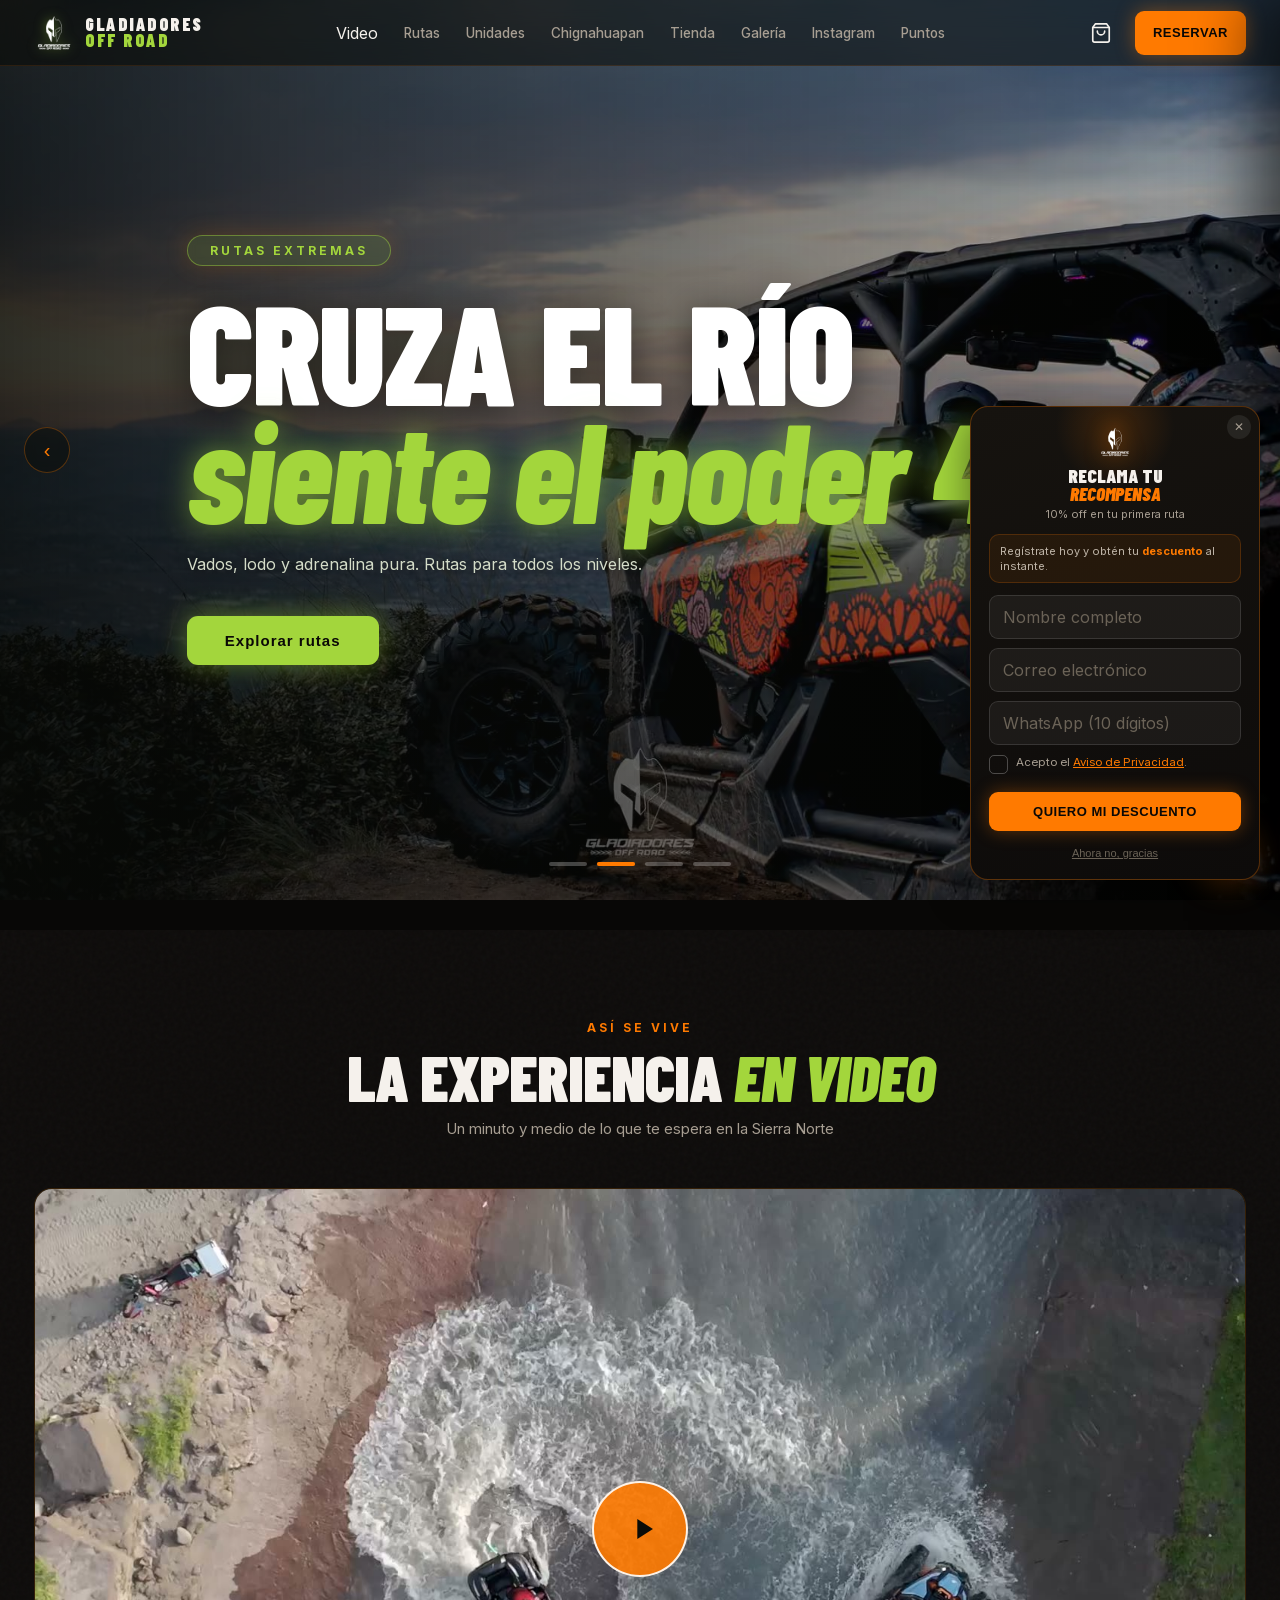
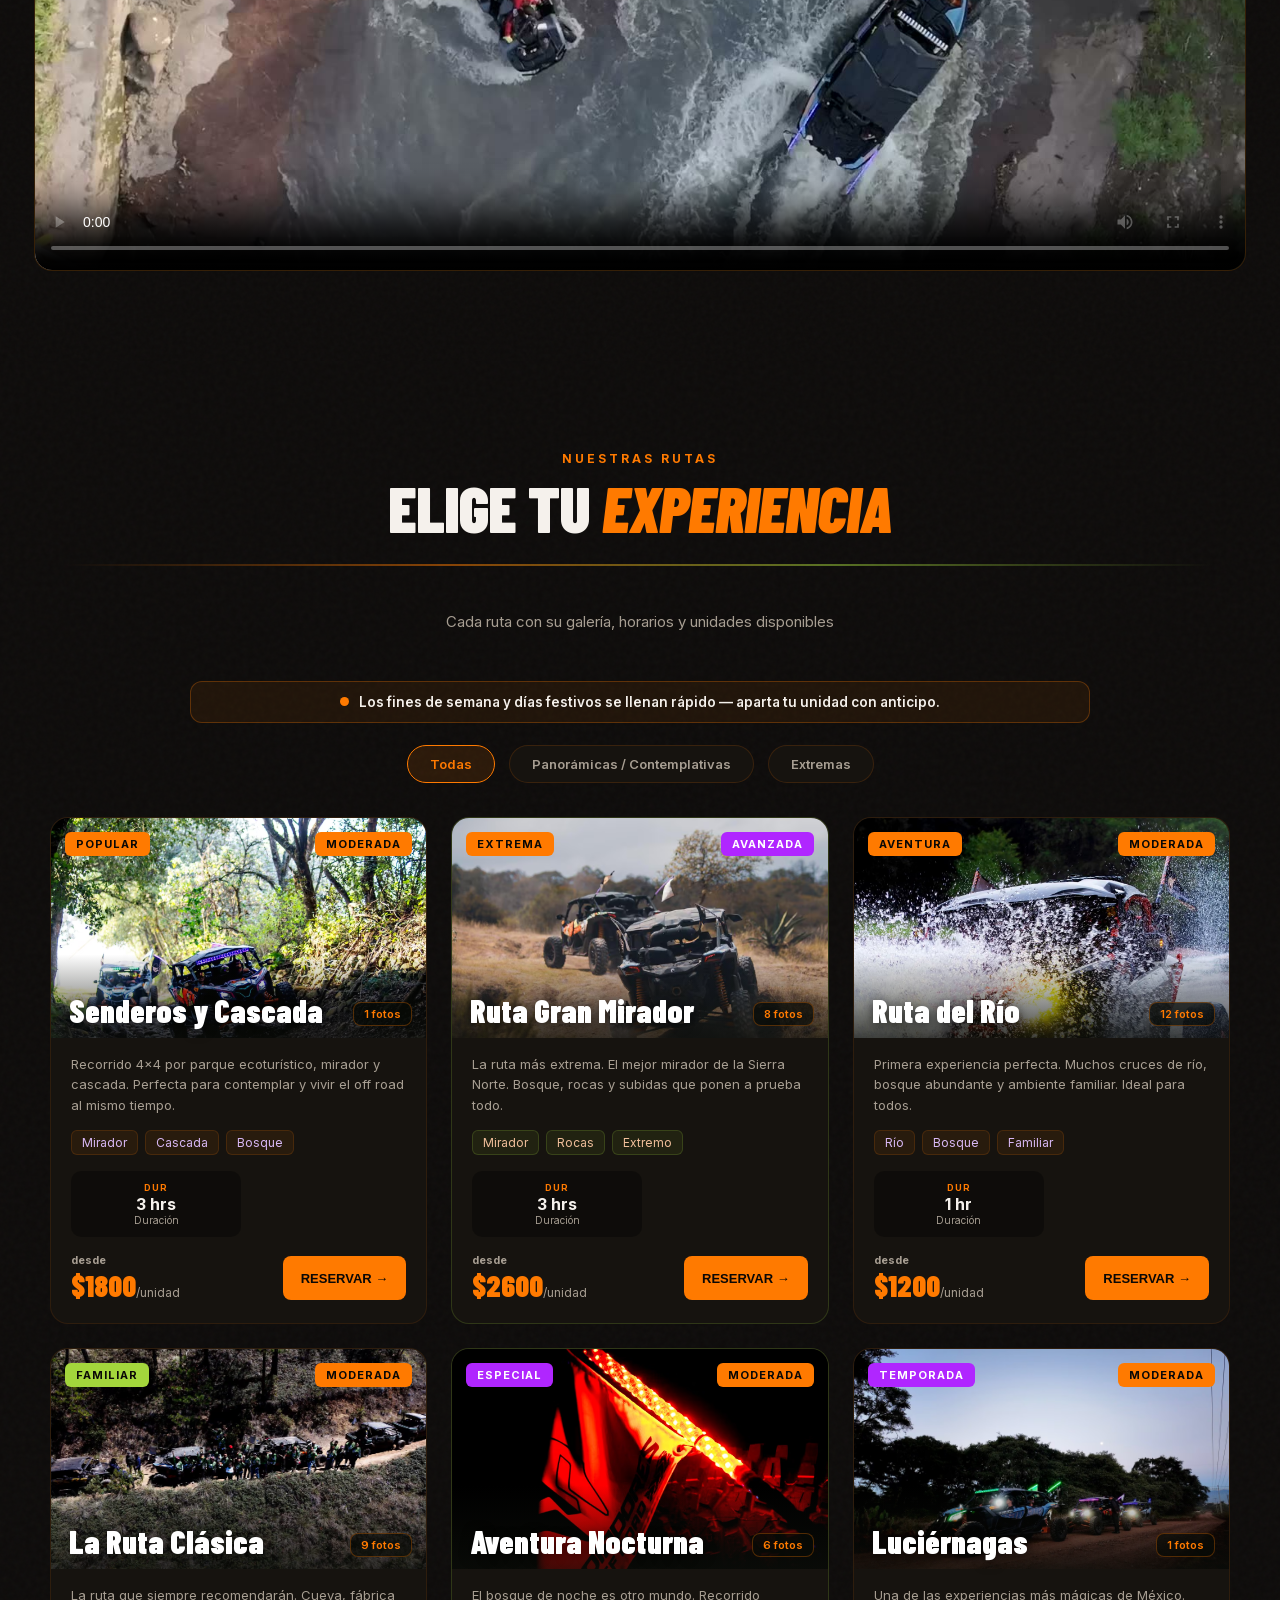
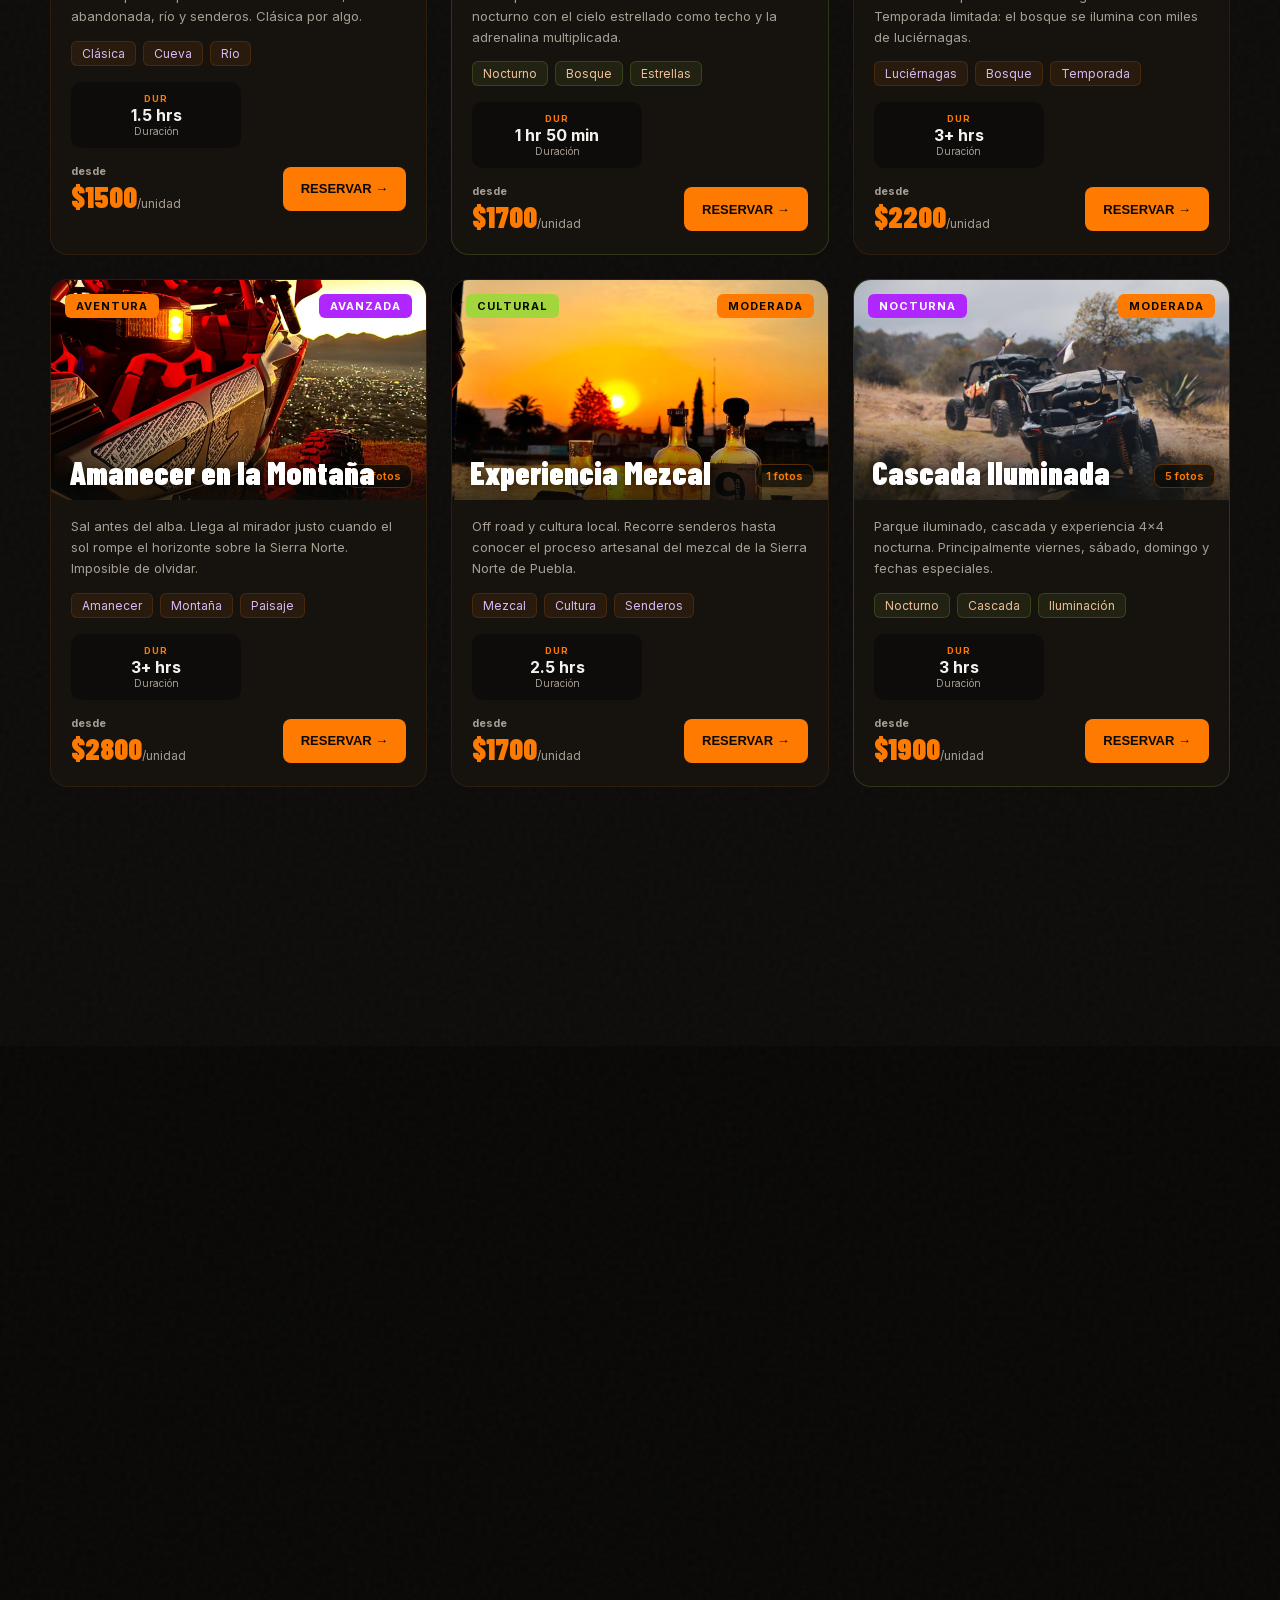
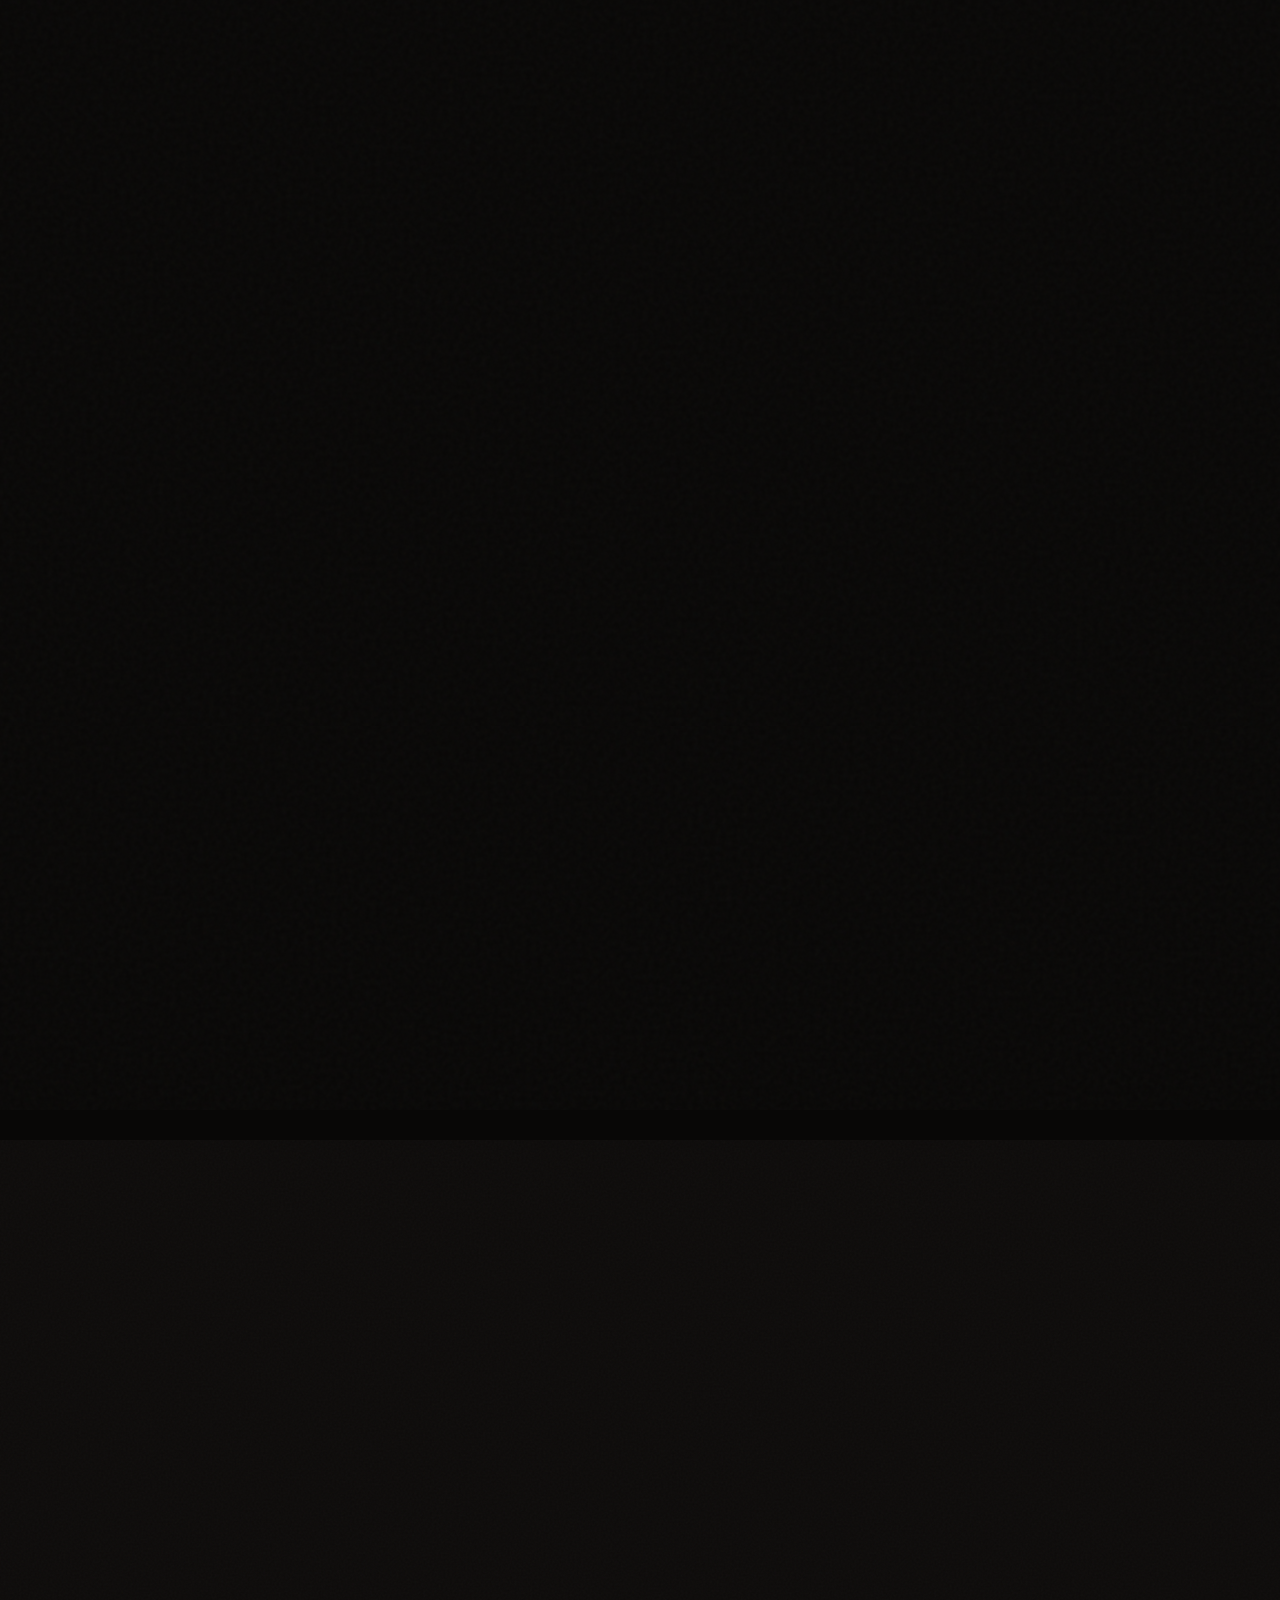
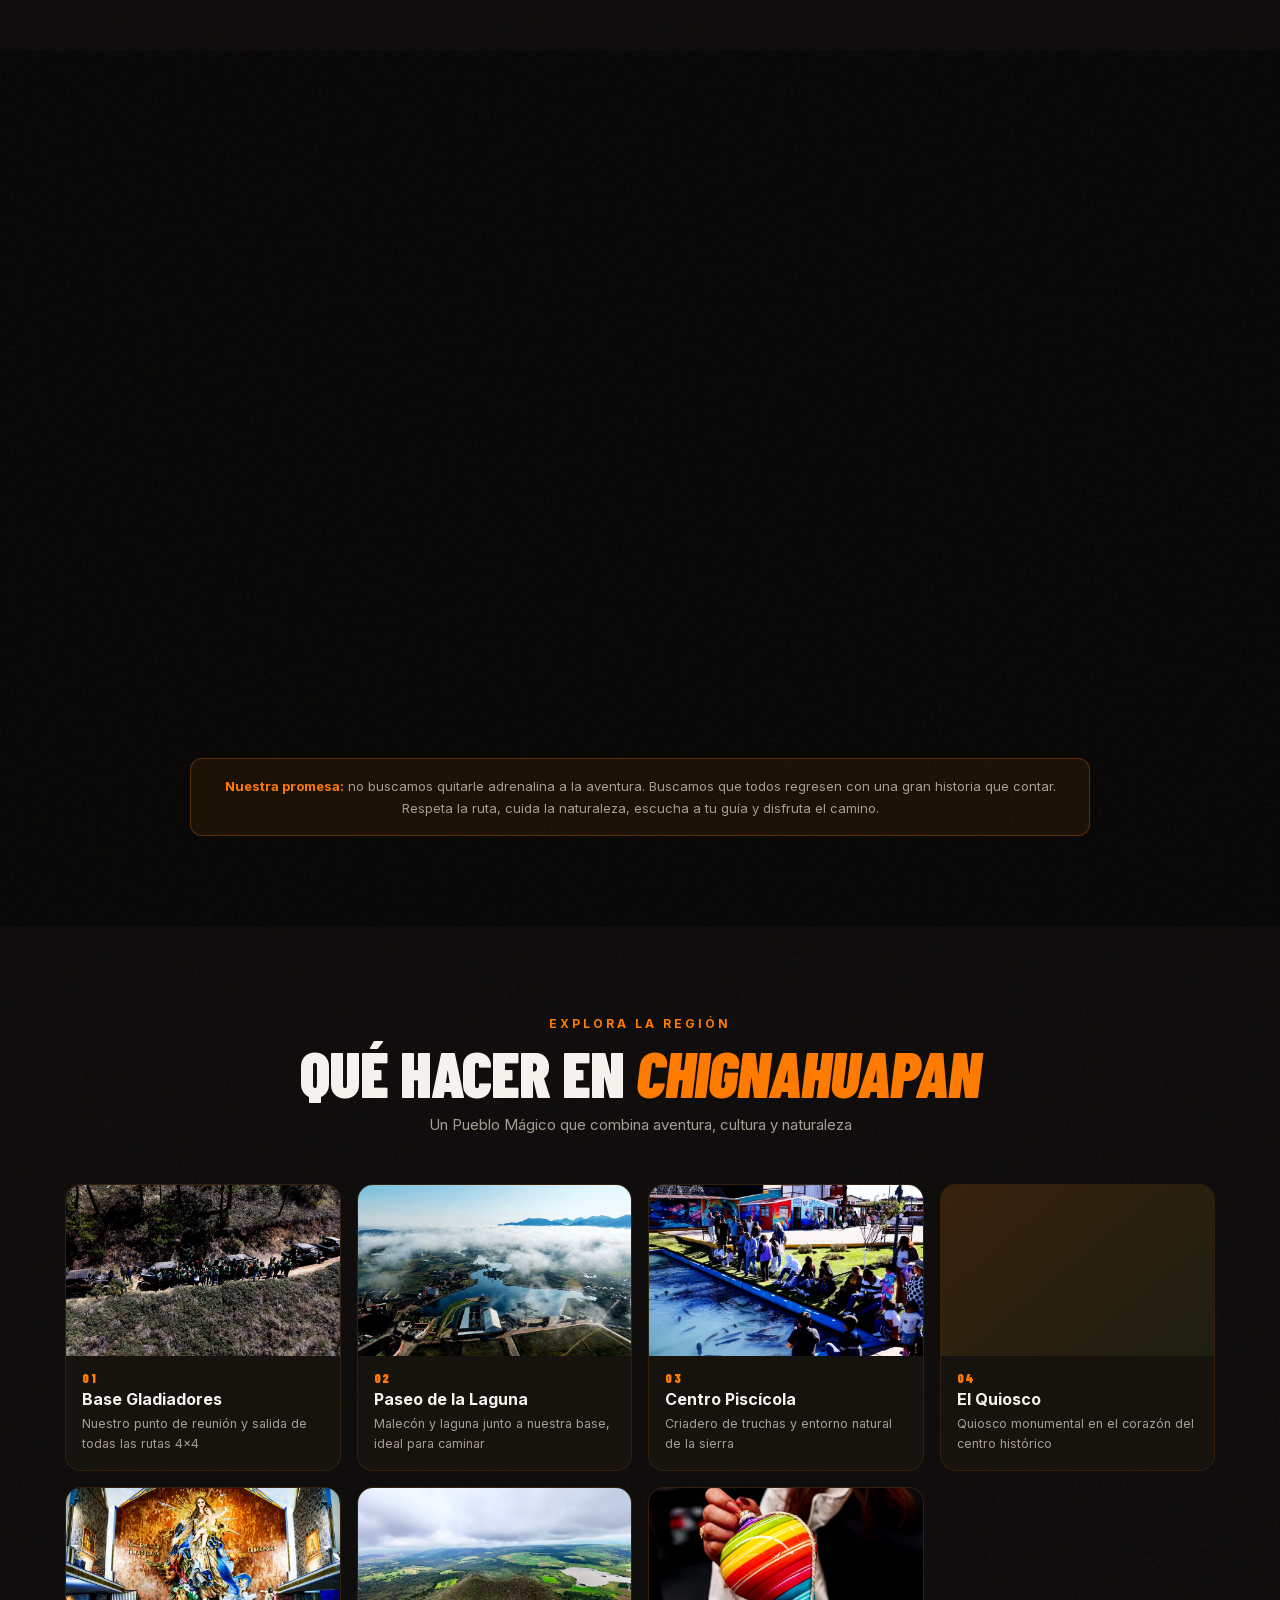
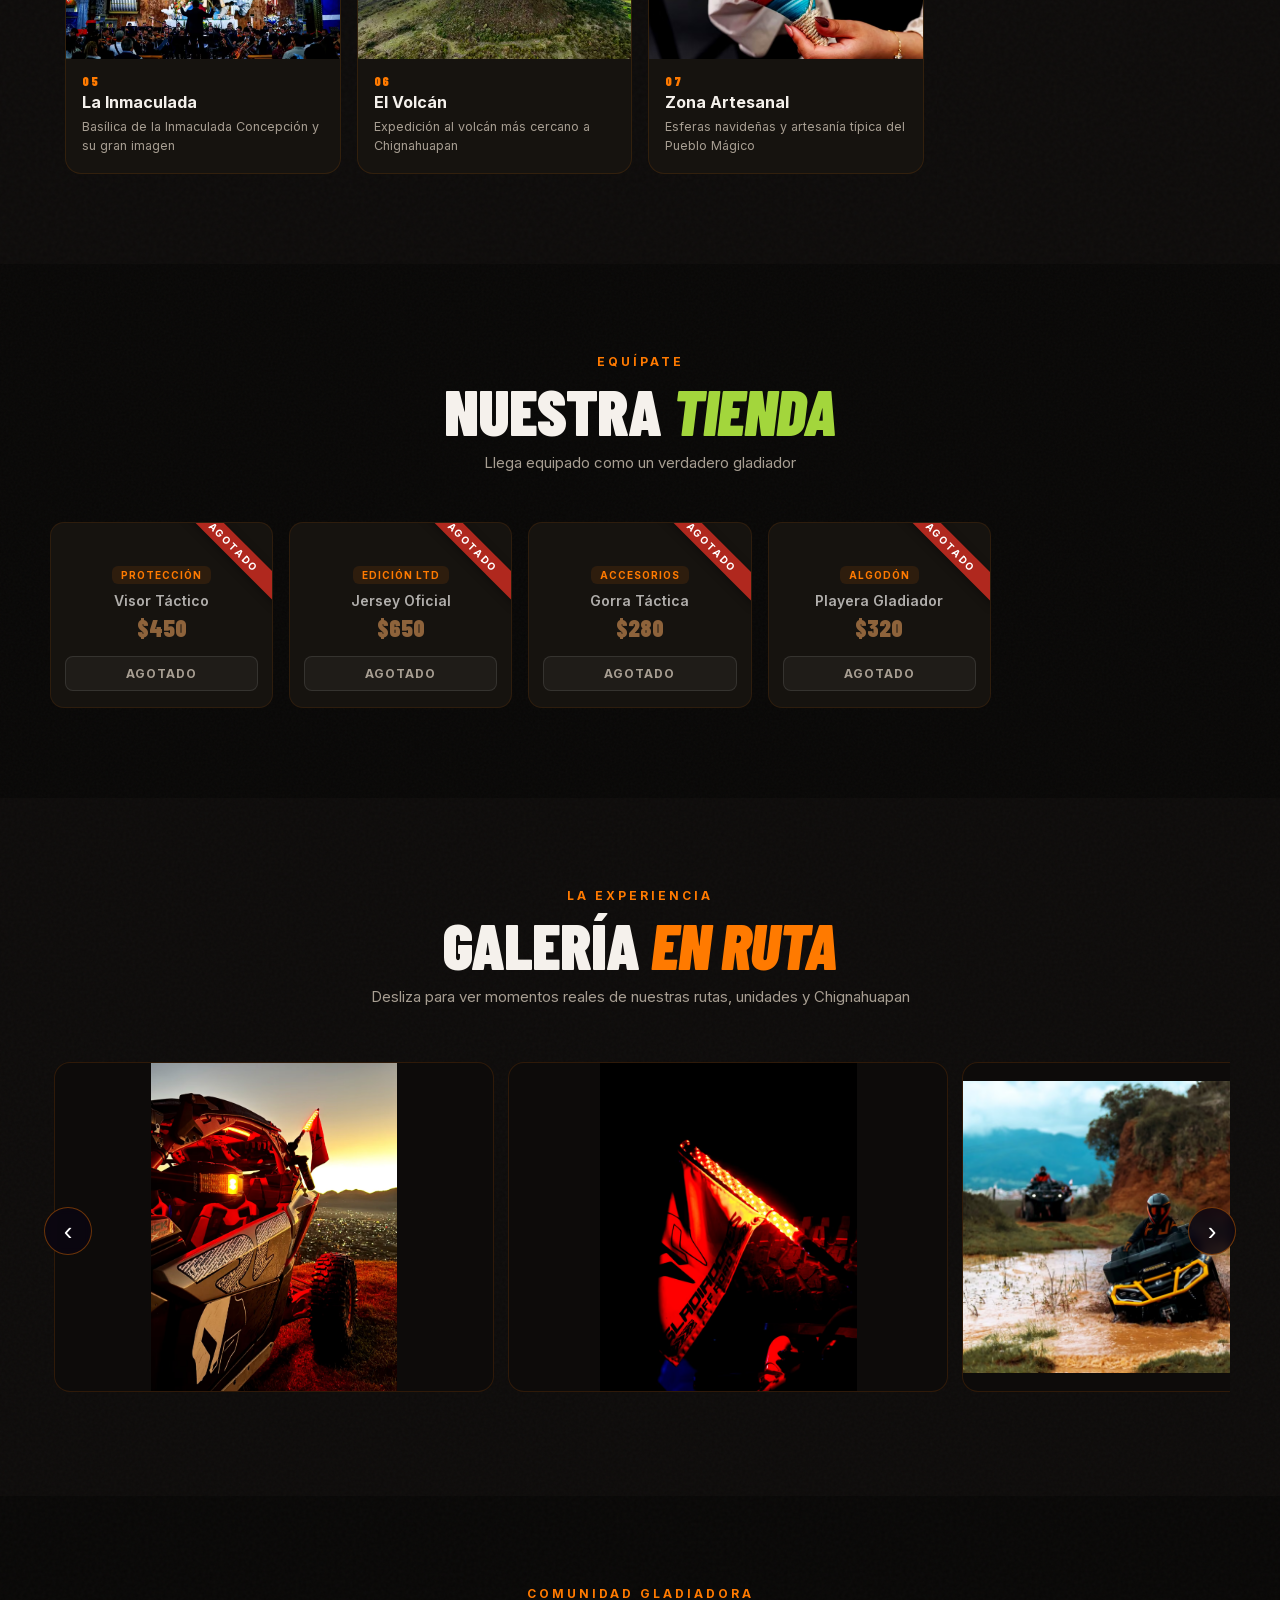
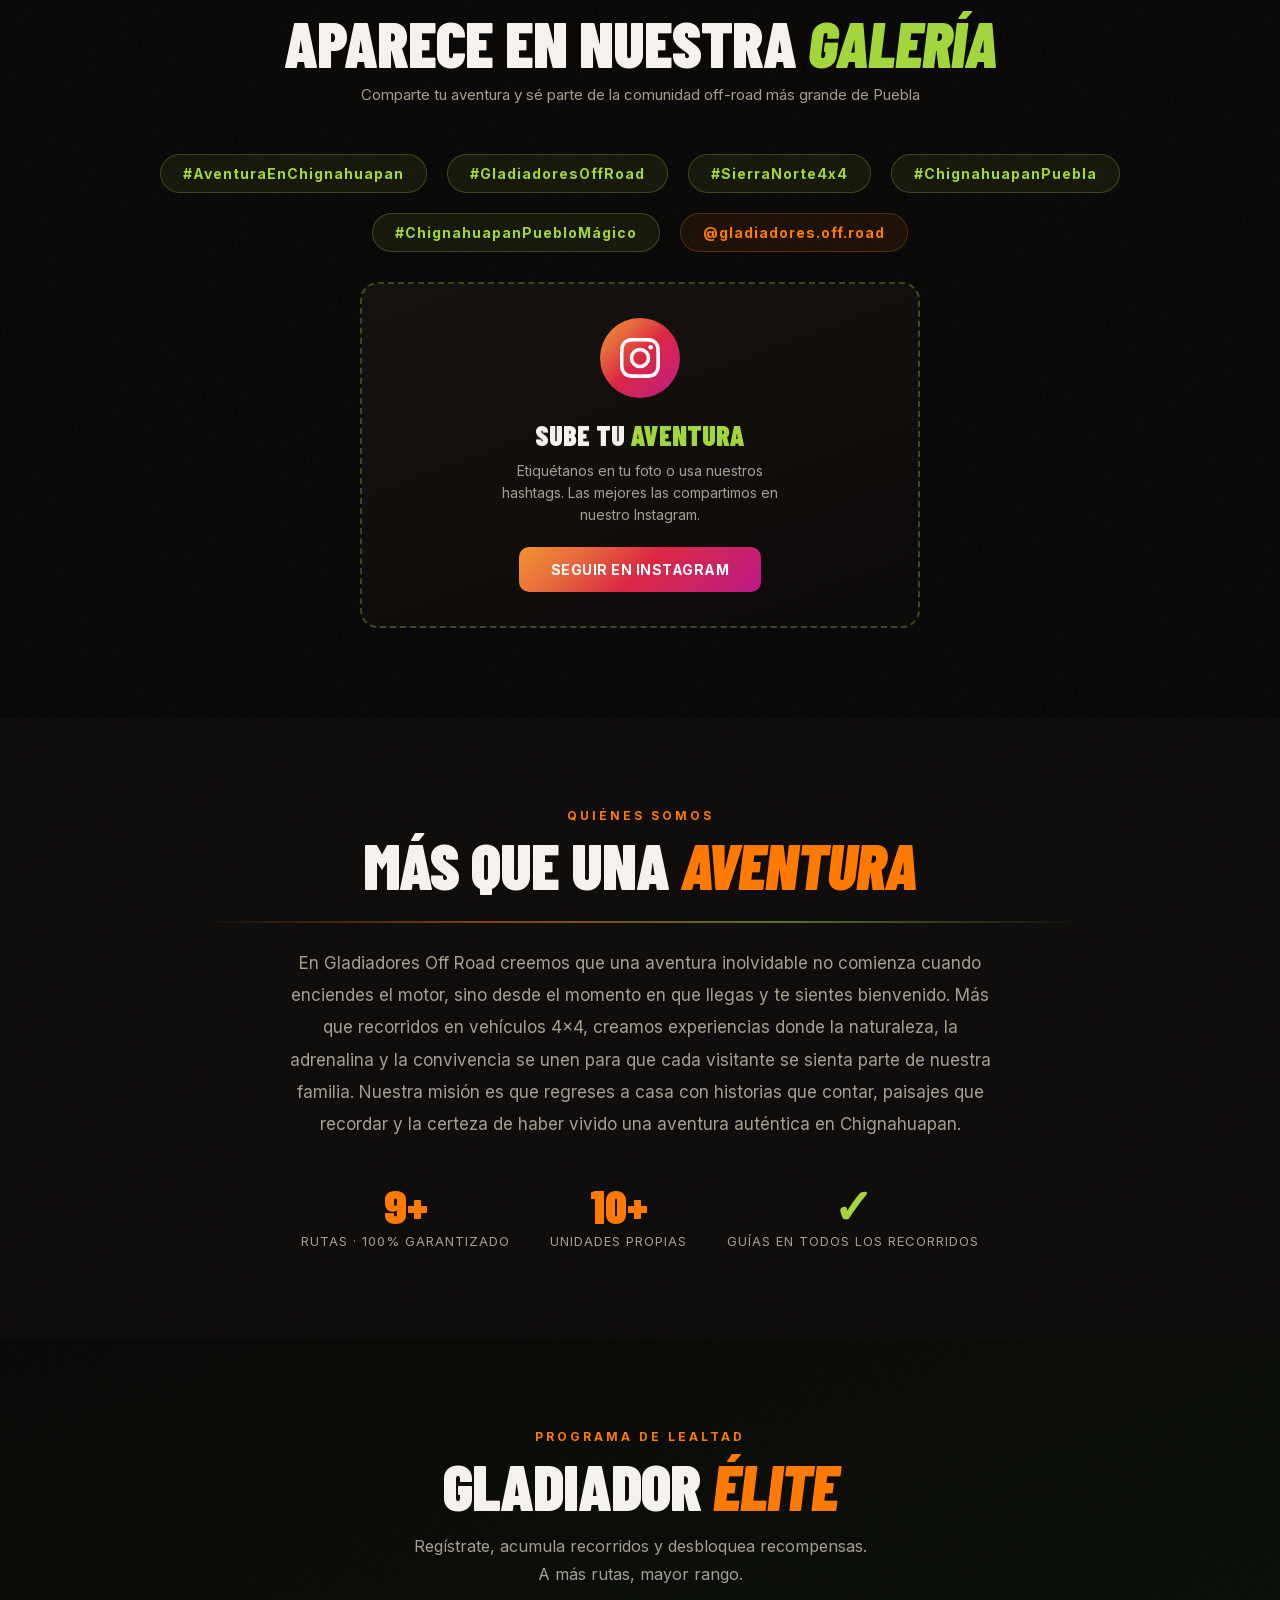
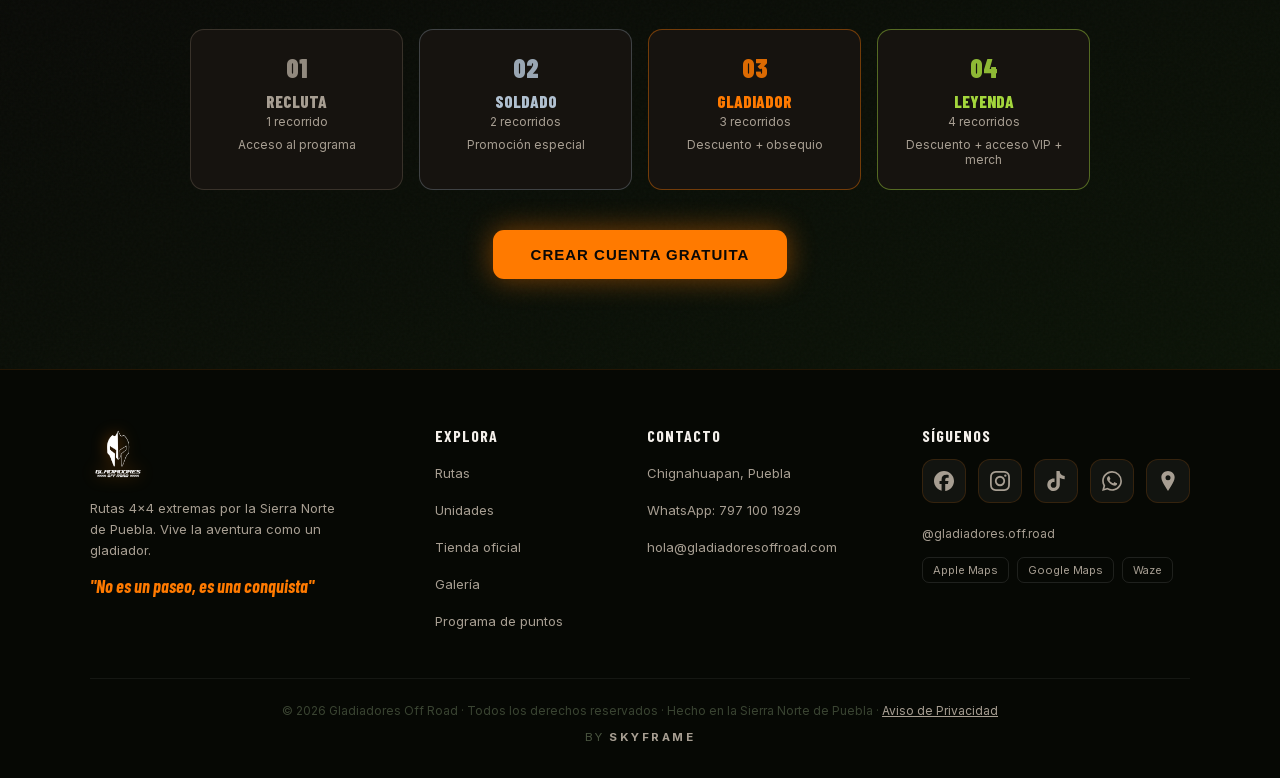
==== commit 9f76f95b: "Un solo h1 y descripción que quepa en Google La portada llevaba cuatro h1, uno por slide del carruse" ====
--- a/index.html
+++ b/index.html
@@ -1,6 +1,6 @@
 <!DOCTYPE html><html lang='es'><head><meta charset='UTF-8'/><meta name='viewport' content='width=device-width, initial-scale=1.0, viewport-fit=cover, maximum-scale=5.0'/><meta name="apple-mobile-web-app-capable" content="yes"/><meta name="apple-mobile-web-app-status-bar-style" content="black-translucent"/><meta name="mobile-web-app-capable" content="yes"/>
 <title>Gladiadores Off Road — Rutas 4x4 en Chignahuapan, Puebla | Reserva tu Aventura</title>
-<meta name="description" content="Rutas 4x4 guiadas en Chignahuapan, Puebla. Maverick X3, Commander Max y cuatrimotos Can-Am por la Sierra Norte: ríos, miradores, cascadas y bosque. Flota 100% Can-Am. Reserva desde $1,200 MXN por vehículo."/>
+<meta name="description" content="Rutas 4x4 guiadas en Chignahuapan, Puebla: ríos, miradores, cascadas y bosque de la Sierra Norte. Flota 100% Can-Am. Reserva en línea desde $1,200 por vehículo."/>
 <meta name="keywords" content="rutas 4x4 Chignahuapan, off road Puebla, Sierra Norte de Puebla, cuatrimotos Chignahuapan, Maverick X3 Chignahuapan, Commander Max Puebla, turismo de aventura Puebla, Can-Am Chignahuapan, renta razors Chignahuapan, paseos 4x4 Puebla, tours off road México, Pueblo Mágico aventura, qué hacer en Chignahuapan"/>
 <meta name="author" content="Gladiadores Off Road"/>
 <meta name="robots" content="index, follow, max-image-preview:large, max-snippet:-1, max-video-preview:-1"/>
@@ -143,7 +143,7 @@
 <link rel="preload" as="image" href="img/i2.avif" type="image/avif" fetchpriority="high"/>
 <link rel="preload" as="font" type="font/woff2" href="fonts/inter-var-latin.woff2" crossorigin/>
 <link rel="preload" as="font" type="font/woff2" href="fonts/barlow-condensed-900-latin.woff2" crossorigin/>
-<link rel="stylesheet" href="css/estilos.css?v=15"></head><body>
+<link rel="stylesheet" href="css/estilos.css?v=16"></head><body>
 <div id="scroll-progress"></div>
 <canvas id="dust-canvas"></canvas>
 <!-- LOADER -->
@@ -211,11 +211,11 @@
     <div class="slide-content"><div class="slide-eyebrow">SIERRA NORTE DE PUEBLA</div><h1 class="slide-h1">NO ES UN PASEO<span class="hero-fire sx3">es una conquista</span></h1><div class="slide-sub">GLADIADORES OFF ROAD</div>
     <div class="hero-btns"><button class="btn-neon" data-a="jump" data-p="rutas">RESERVAR AVENTURA</button><button class="btn-ghost" data-a="jump" data-p="rutas">Ver rutas →</button></div></div></div>
   <div class="slide"><div class="slide-bg" data-bg="img/i3.avif"></div><div class="slide-ov sx5"></div>
-    <div class="slide-content sx6"><div class="slide-eyebrow chip-fire">RUTAS EXTREMAS</div><h1 class="slide-h1 sx7">CRUZA EL RÍO<span class="hero-gladio">siente el poder 4×4</span></h1><p class="slide-desc sx8">Vados, lodo y adrenalina pura. Rutas para todos los niveles.</p><div class="hero-btns sx9"><button class="btn-fire" data-a="jump" data-p="rutas">Explorar rutas</button></div></div></div>
+    <div class="slide-content sx6"><div class="slide-eyebrow chip-fire">RUTAS EXTREMAS</div><h2 class="slide-h1 sx7">CRUZA EL RÍO<span class="hero-gladio">siente el poder 4×4</span></h2><p class="slide-desc sx8">Vados, lodo y adrenalina pura. Rutas para todos los niveles.</p><div class="hero-btns sx9"><button class="btn-fire" data-a="jump" data-p="rutas">Explorar rutas</button></div></div></div>
   <div class="slide"><div class="slide-bg" data-bg="img/i4.avif"></div><div class="slide-ov sx11"></div>
-    <div class="slide-content"><div class="slide-eyebrow">FLOTA 100% CAN-AM</div><h1 class="slide-h1">MÁQUINAS<span class="hero-fire">de guerra</span></h1><p class="slide-desc">Maverick X3, Commander Max y Outlander. Equipo profesional.</p><div class="hero-btns"><button class="btn-neon" data-a="jump" data-p="unidades">Ver unidades</button></div></div></div>
+    <div class="slide-content"><div class="slide-eyebrow">FLOTA 100% CAN-AM</div><h2 class="slide-h1">MÁQUINAS<span class="hero-fire">de guerra</span></h2><p class="slide-desc">Maverick X3, Commander Max y Outlander. Equipo profesional.</p><div class="hero-btns"><button class="btn-neon" data-a="jump" data-p="unidades">Ver unidades</button></div></div></div>
   <div class="slide"><div class="slide-bg" data-bg="img/i5.avif"></div><div class="slide-ov sx13"></div>
-    <div class="slide-content"><div class="badge-special">EDICIÓN ESPECIAL · PRÓXIMAMENTE</div><h1 class="slide-special-title">RUTA <span>DÍA DE MUERTOS</span></h1><p class="slide-desc">Recorrido nocturno con veladoras y cempasúchil. Próximamente anunciamos fechas y cupo.</p><div class="hero-btns"><button class="btn-neon sx14" data-a="jump" data-p="rutas">APARTAR MI LUGAR</button></div></div></div>
+    <div class="slide-content"><div class="badge-special">EDICIÓN ESPECIAL · PRÓXIMAMENTE</div><h2 class="slide-special-title">RUTA <span>DÍA DE MUERTOS</span></h2><p class="slide-desc">Recorrido nocturno con veladoras y cempasúchil. Próximamente anunciamos fechas y cupo.</p><div class="hero-btns"><button class="btn-neon sx14" data-a="jump" data-p="rutas">APARTAR MI LUGAR</button></div></div></div>
   <button class="car-arrow left" data-a="prevSlide">‹</button><button class="car-arrow right" data-a="nextSlide">›</button>
   <div class="carousel-dots" id="dots"></div>
   <div class="map-picker-wrap sx15">
@@ -546,4 +546,4 @@
 <!-- CART -->
 <div class="cart-ovl" id="cart-ovl"><div class="cart-bk" data-a="closeCart"></div><div class="cart-drw"><div class="cart-hd"><div class="cart-tit">Carrito</div><button class="cart-x" data-a="closeCart">✕</button></div><div class="cart-its" id="cart-its"></div><div class="cart-ft" id="cart-ft"></div></div></div>
 <script src="js/qrcode.min.js"></script>
-<script src="js/app.js?v=15"></script></body></html>+<script src="js/app.js?v=16"></script></body></html>
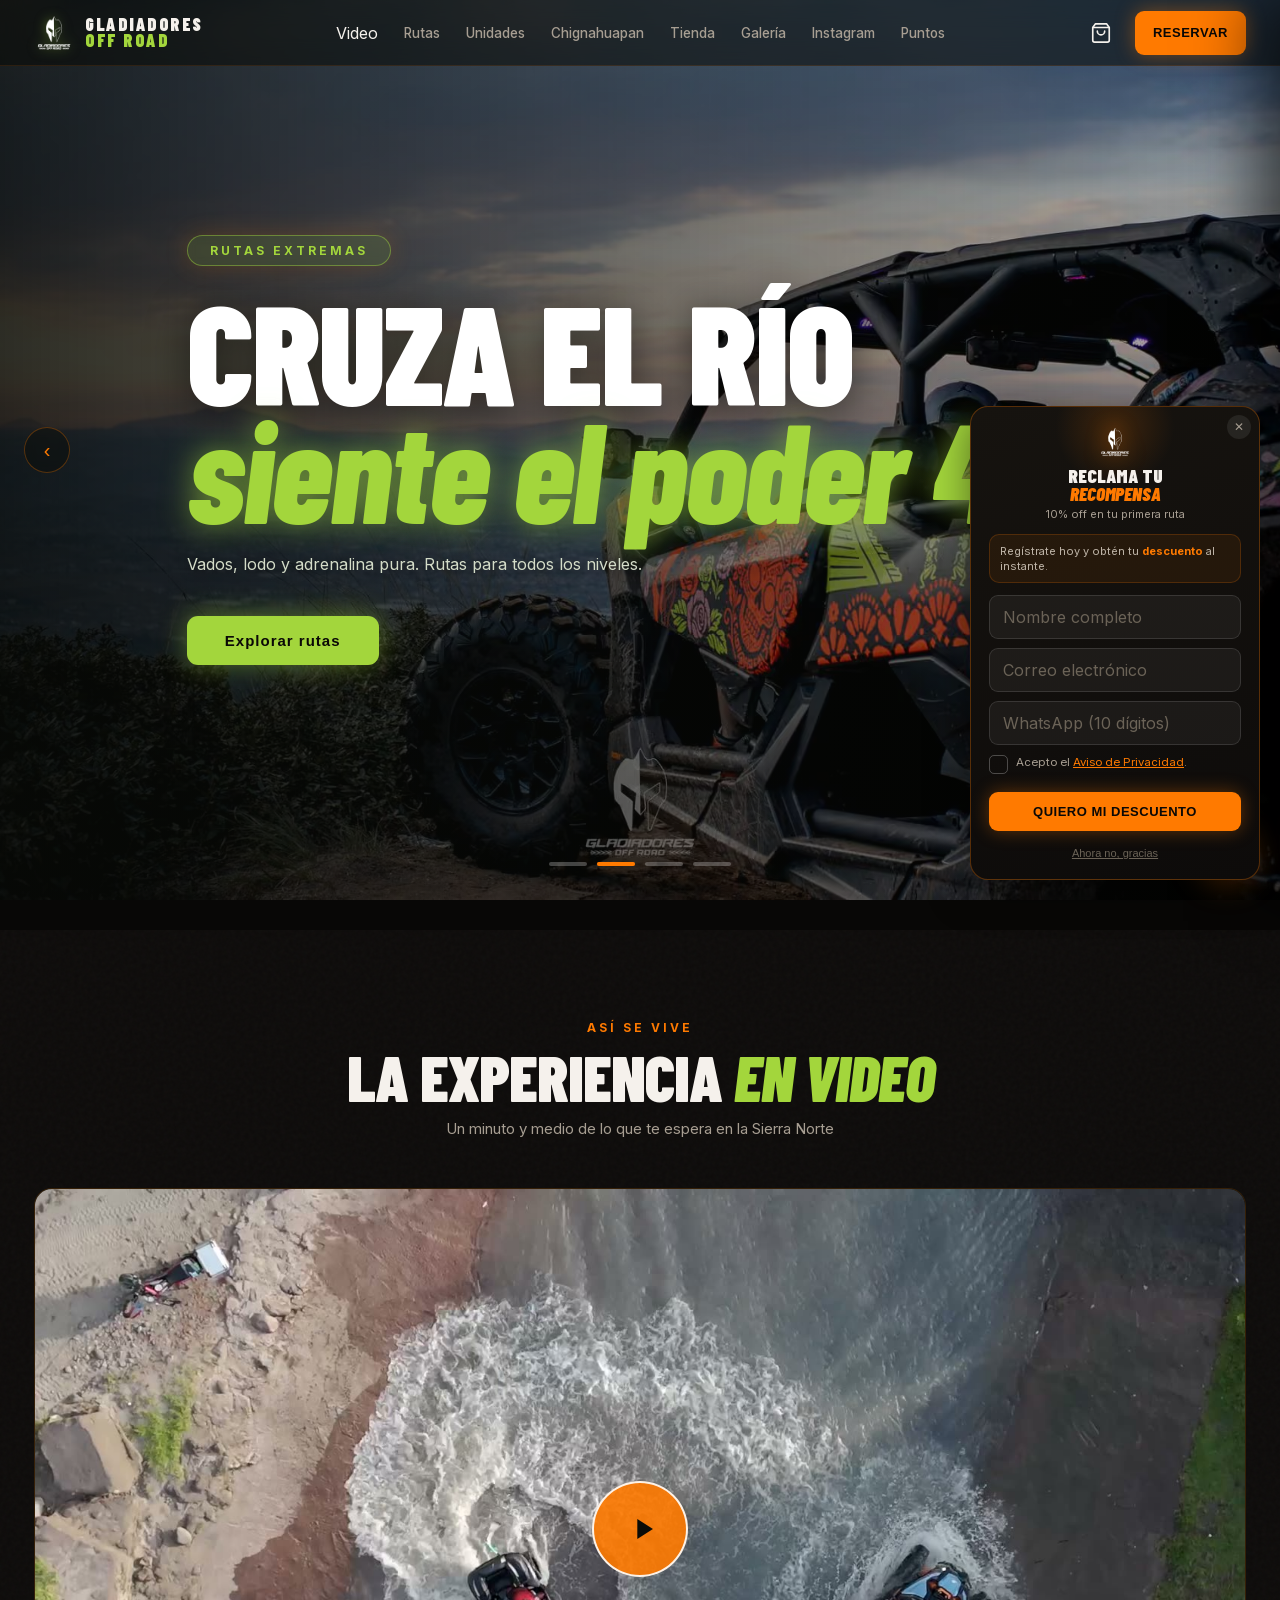
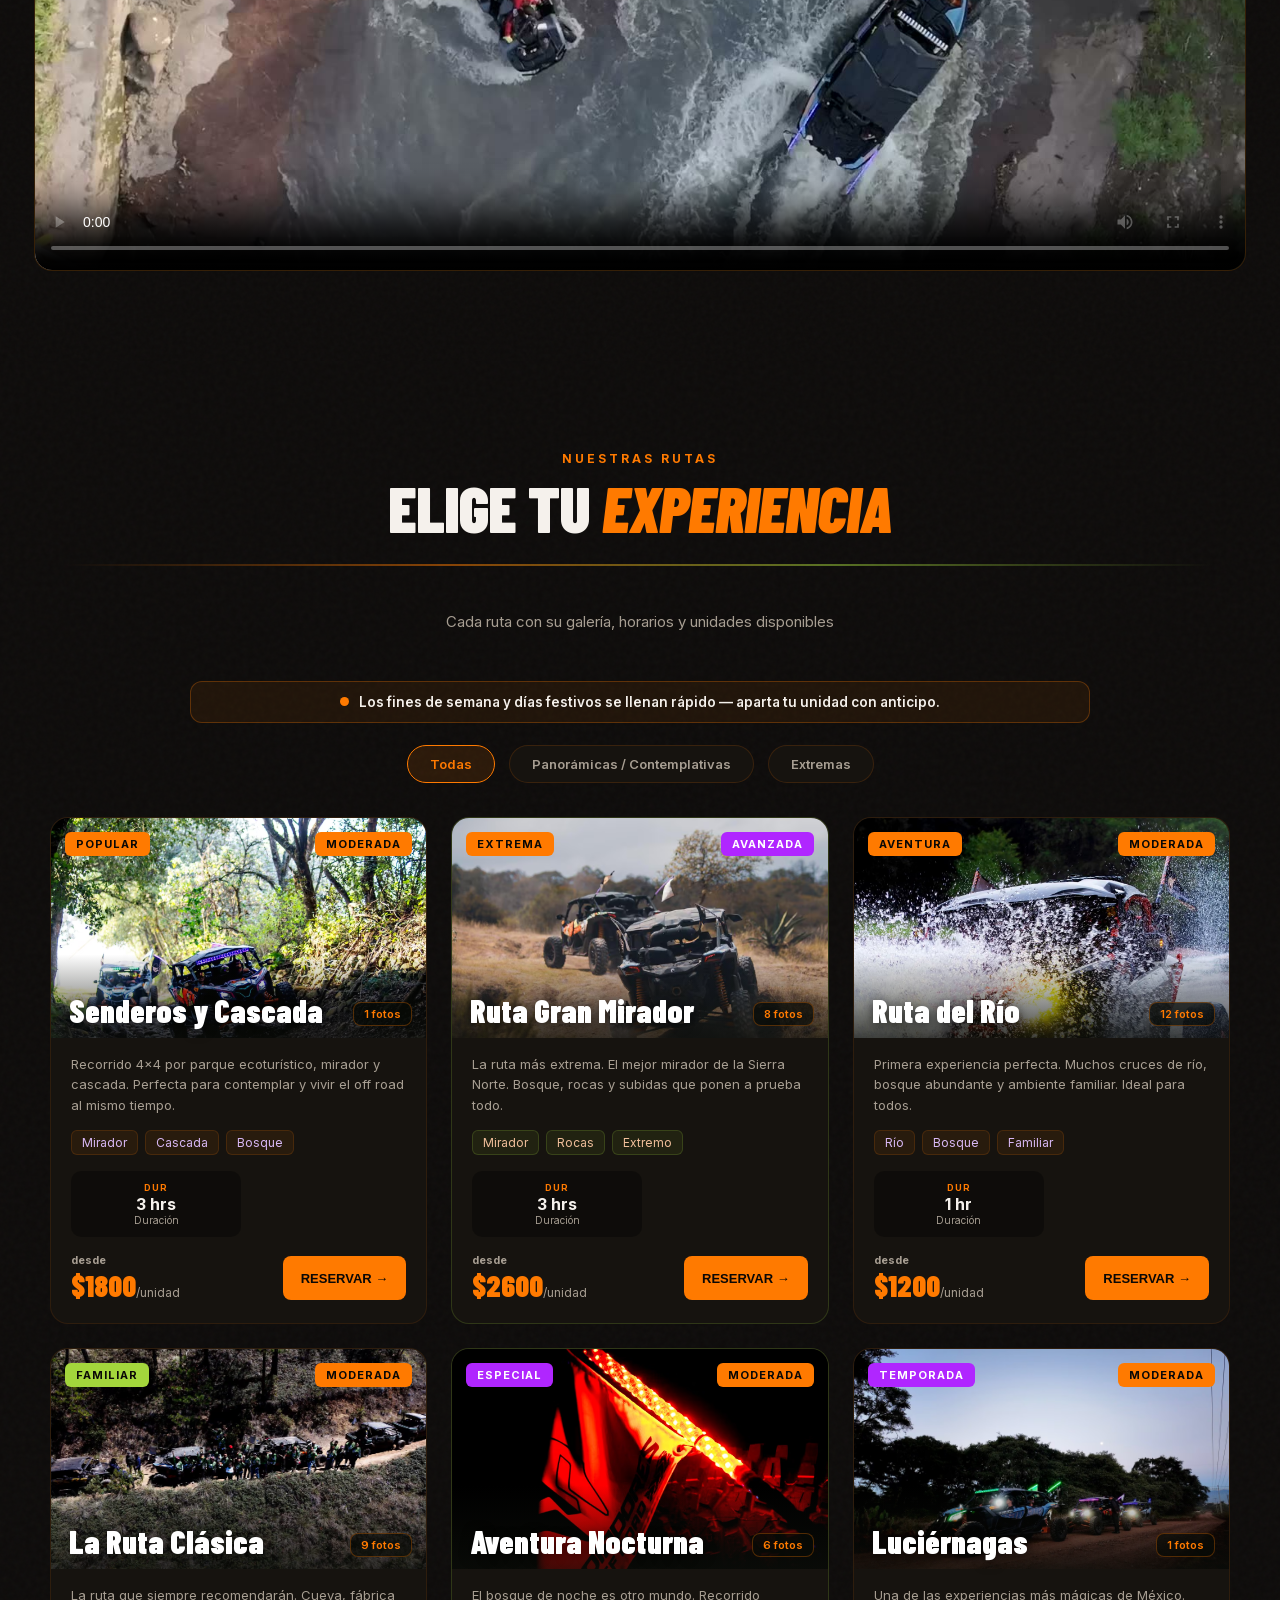
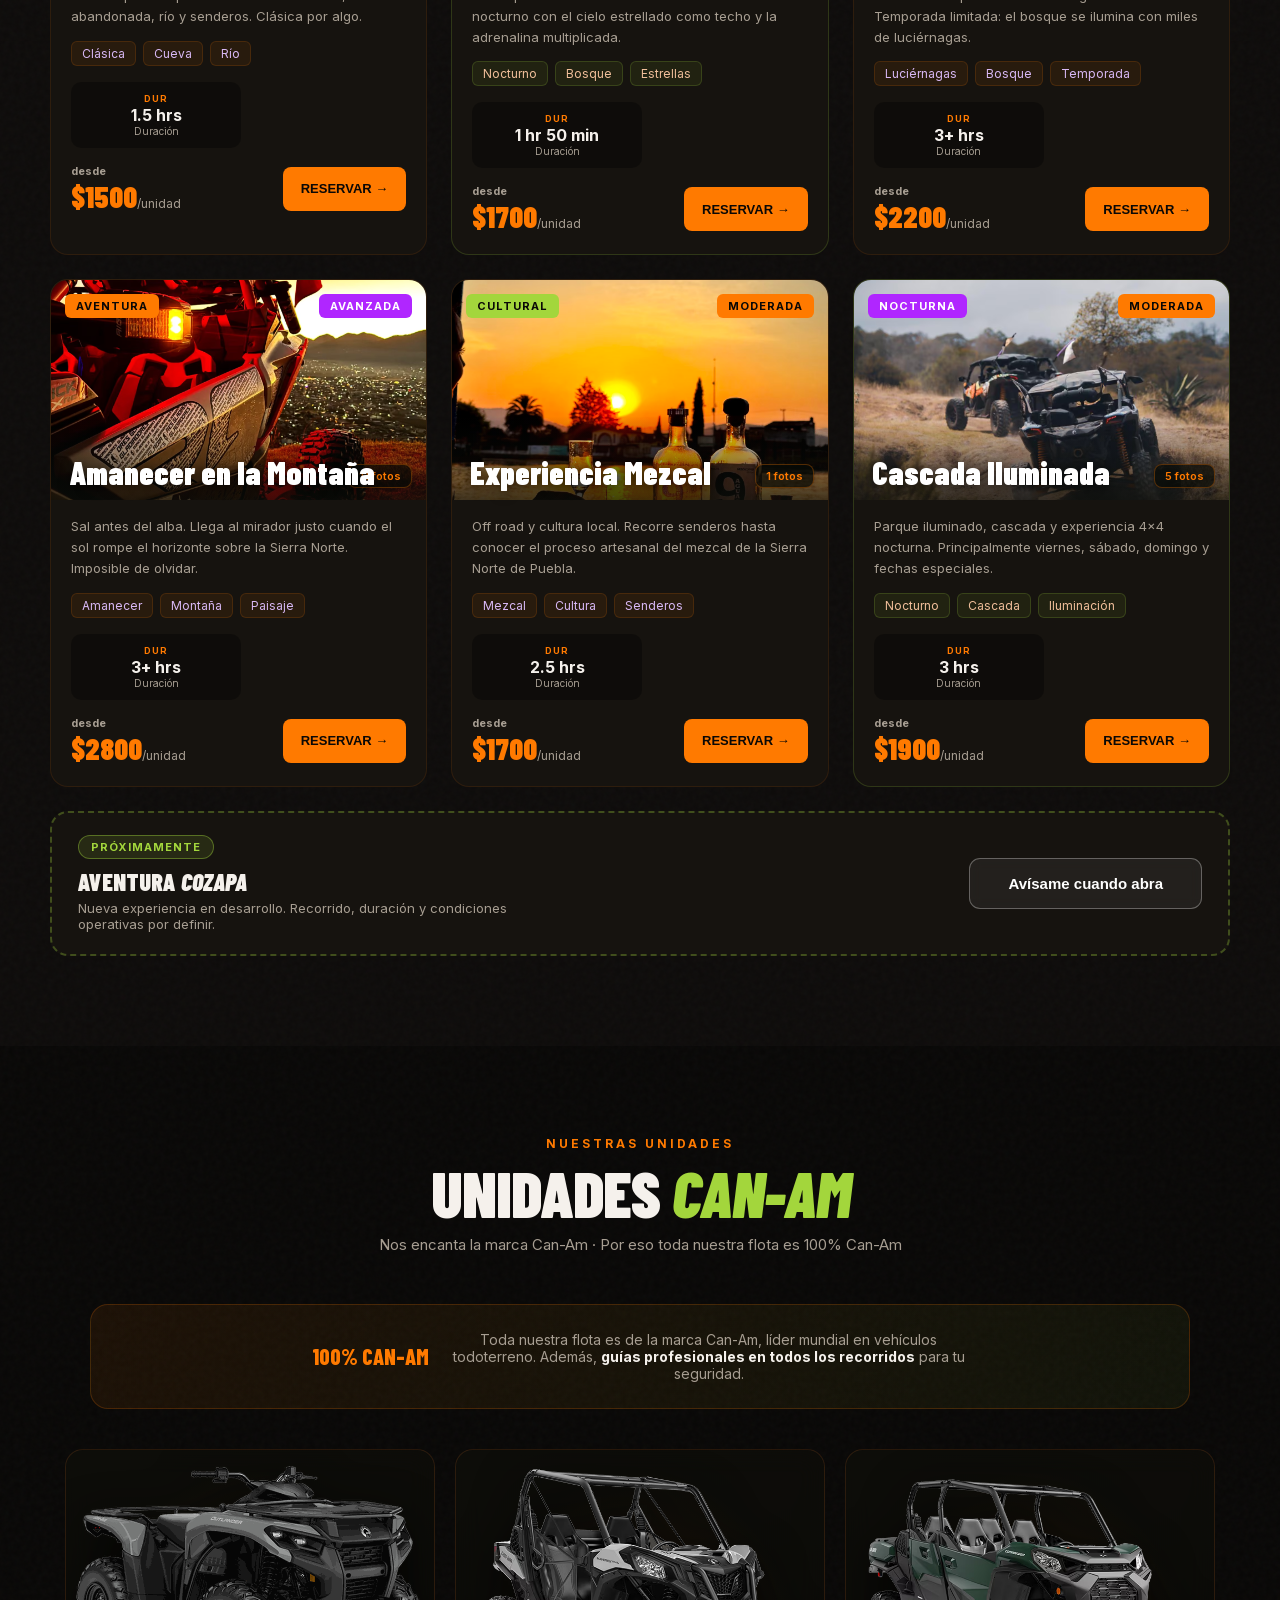
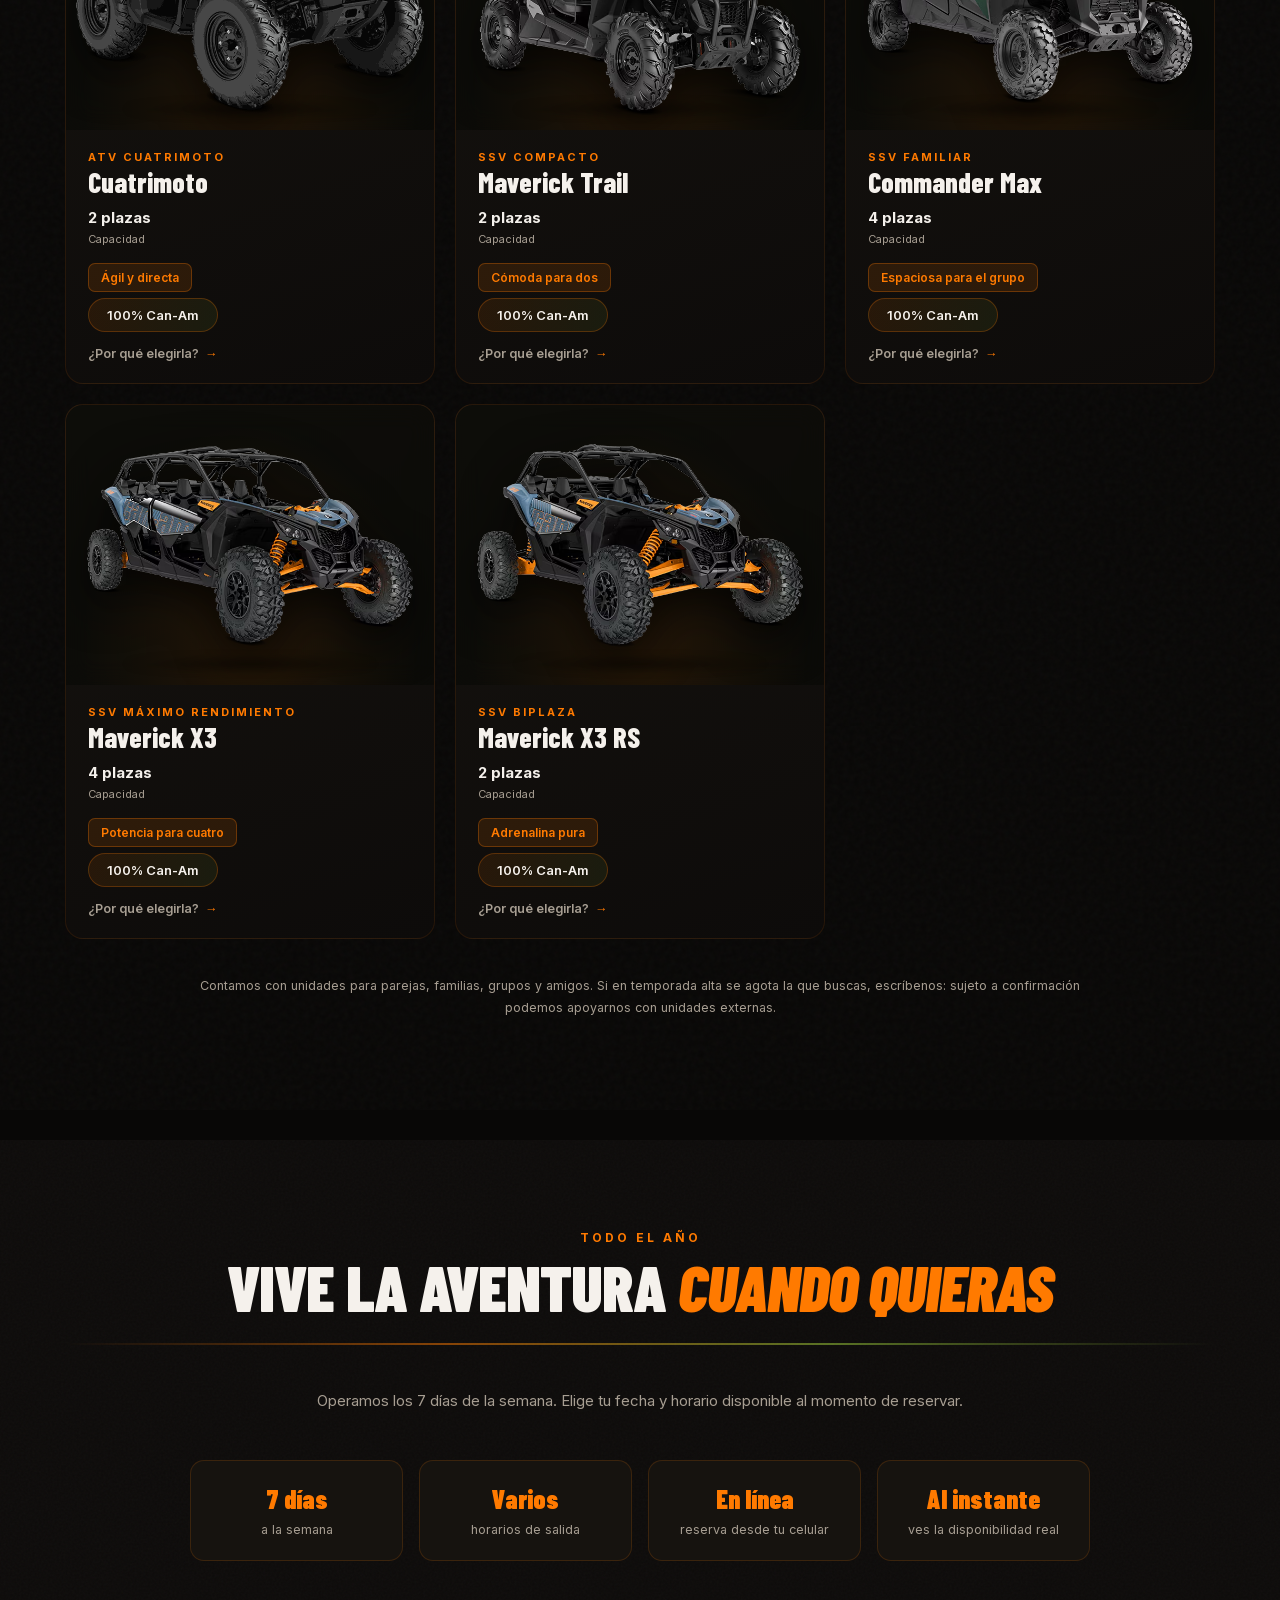
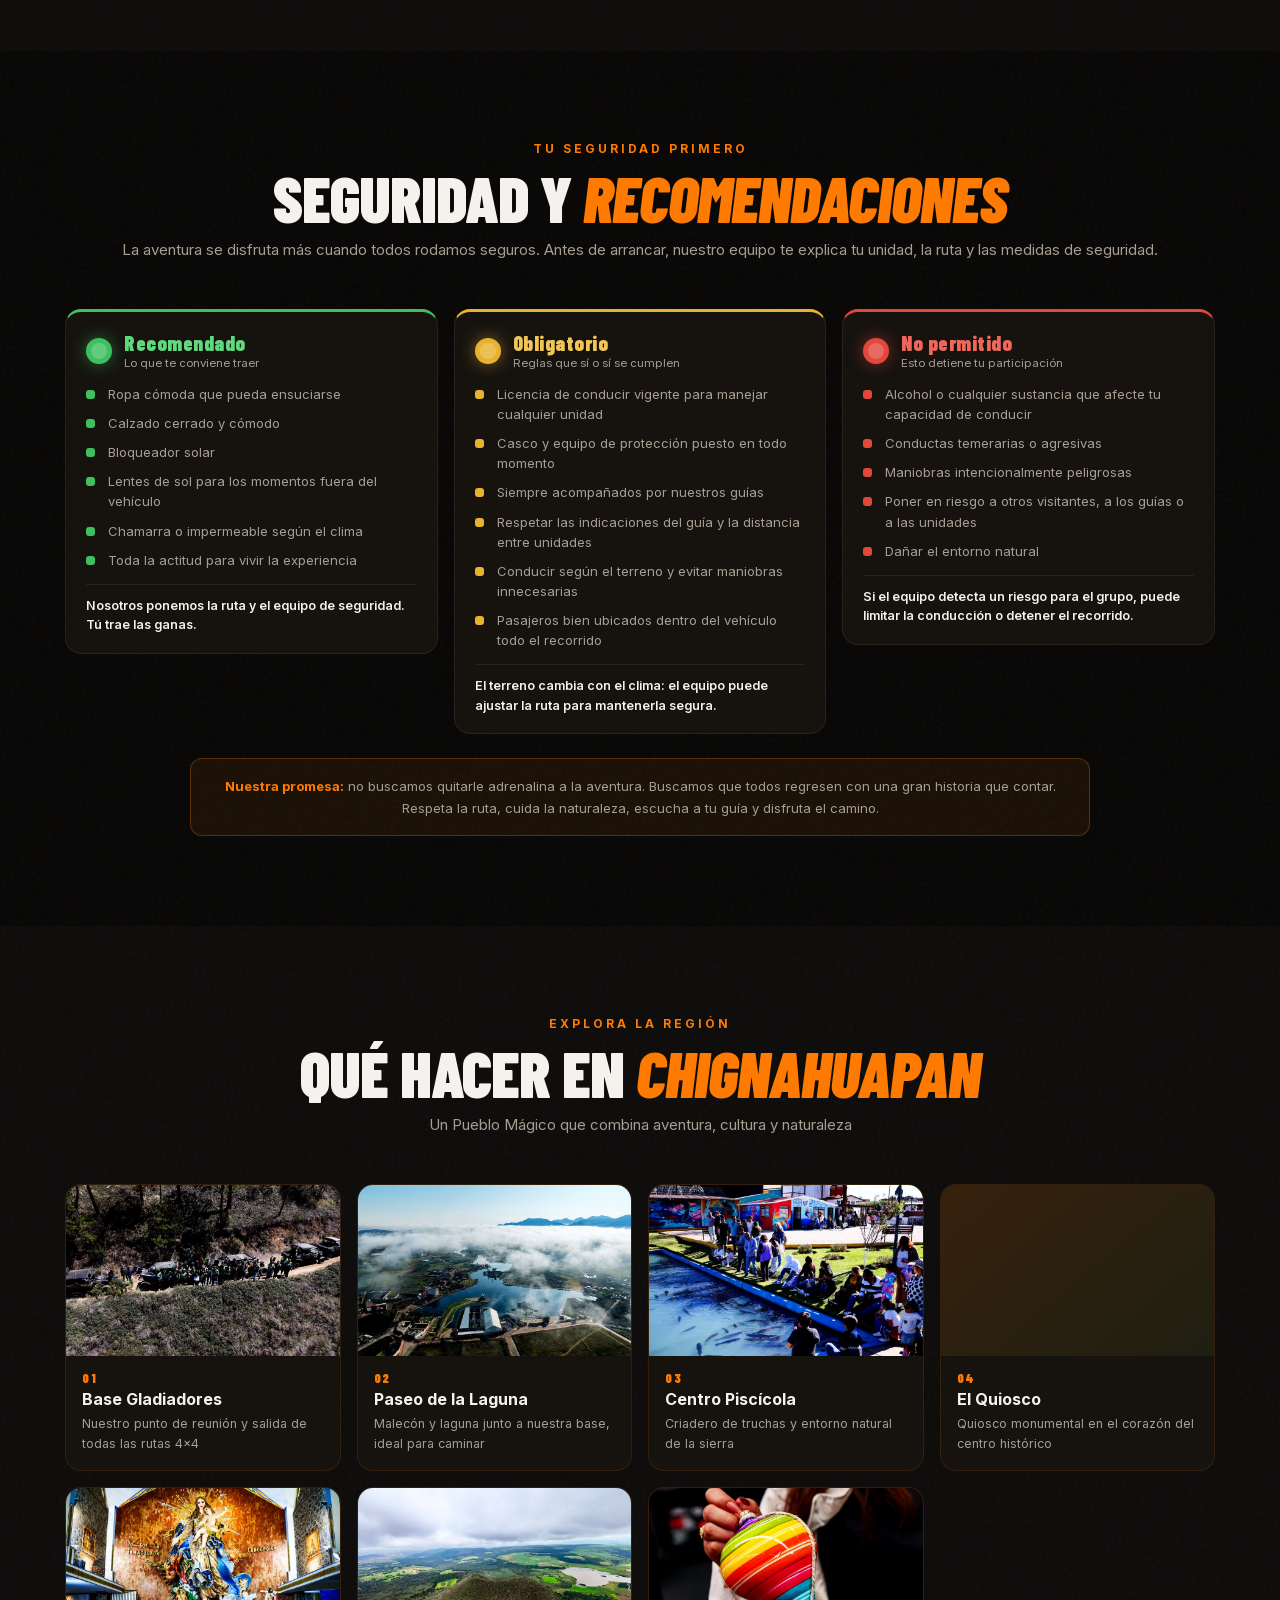
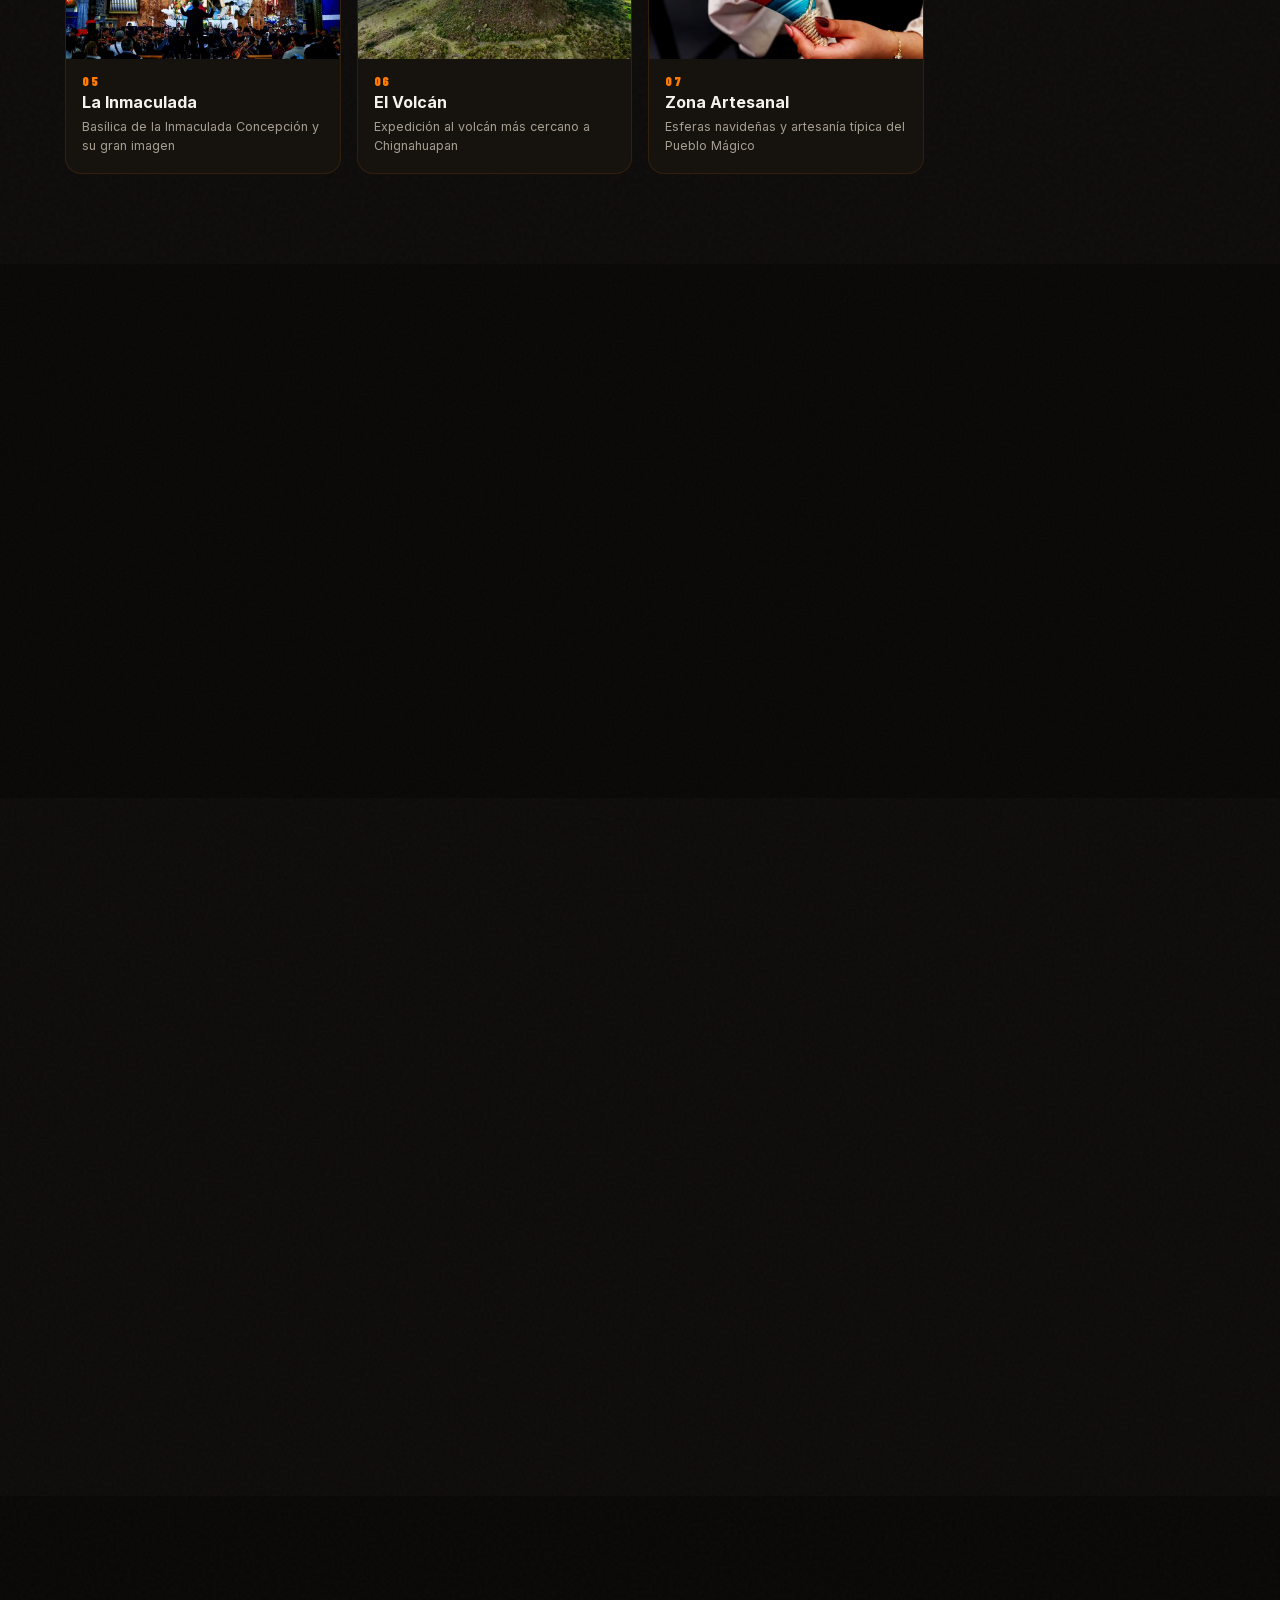
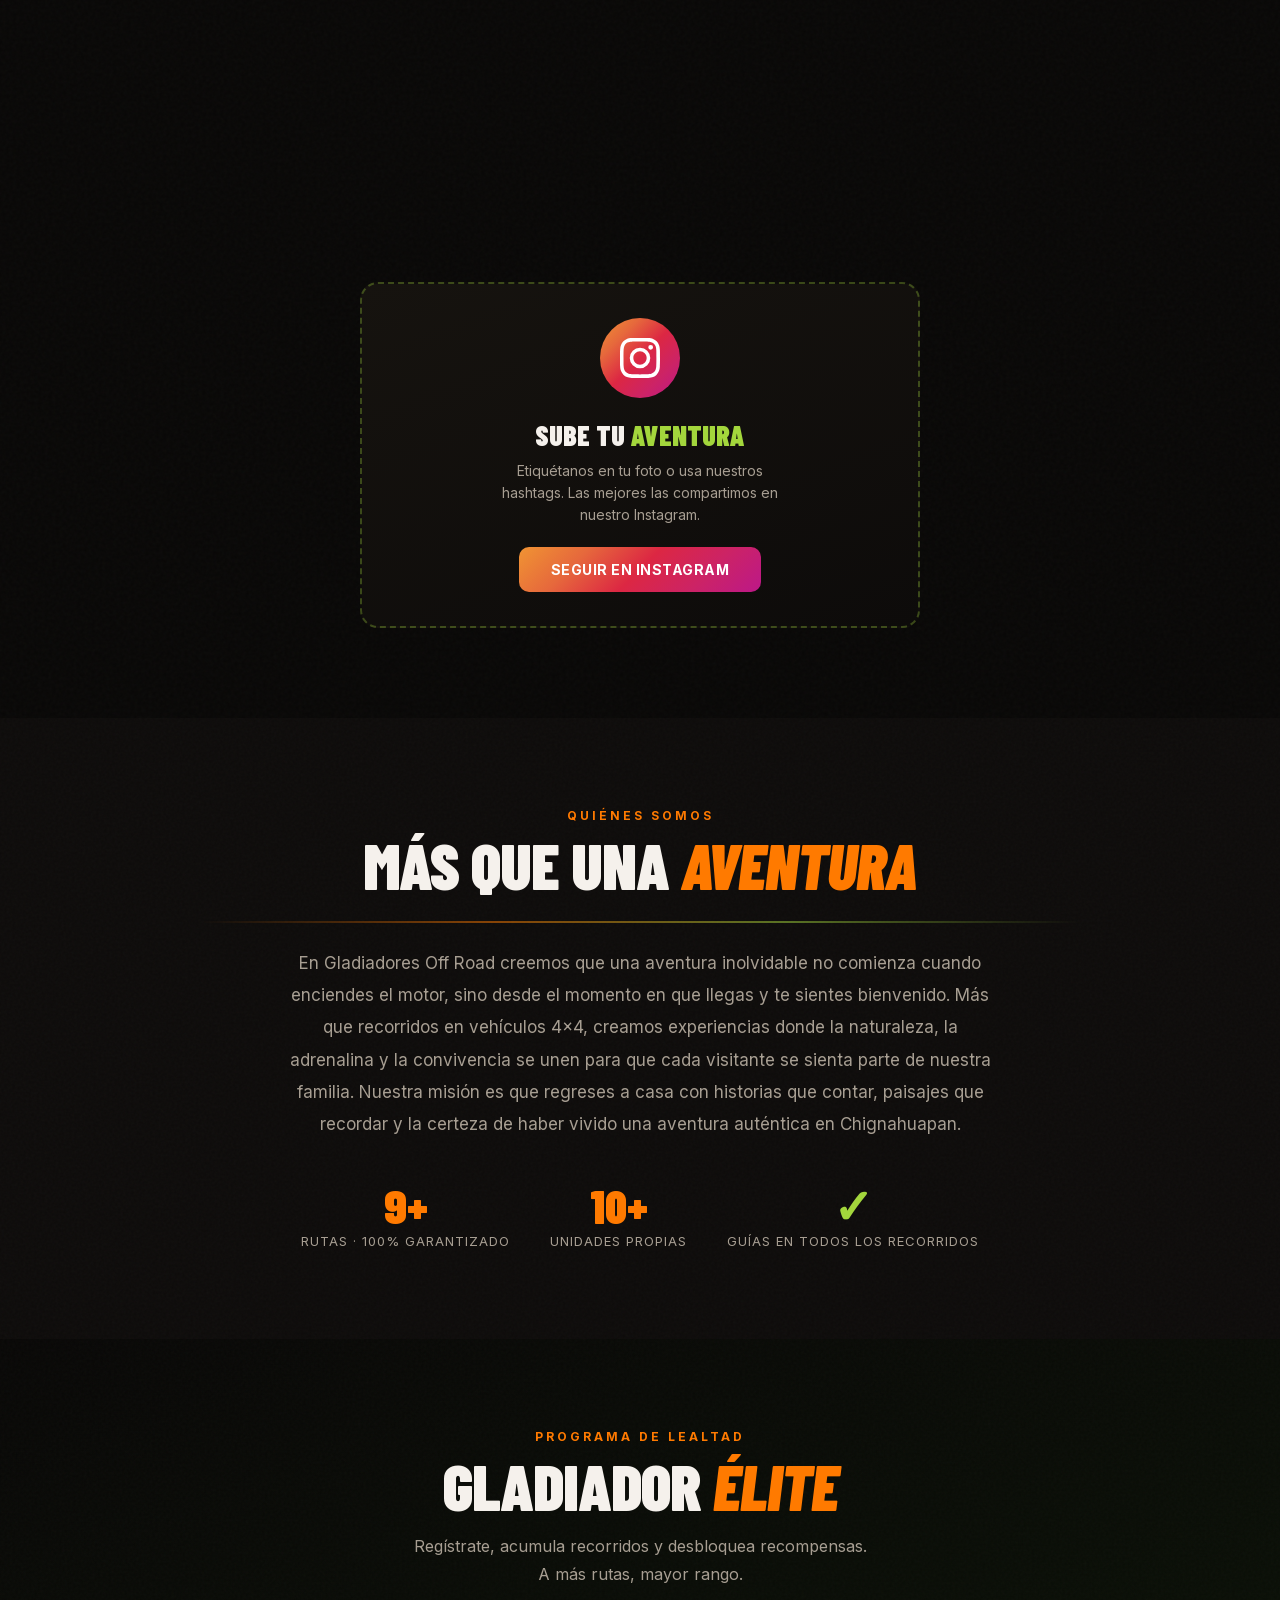
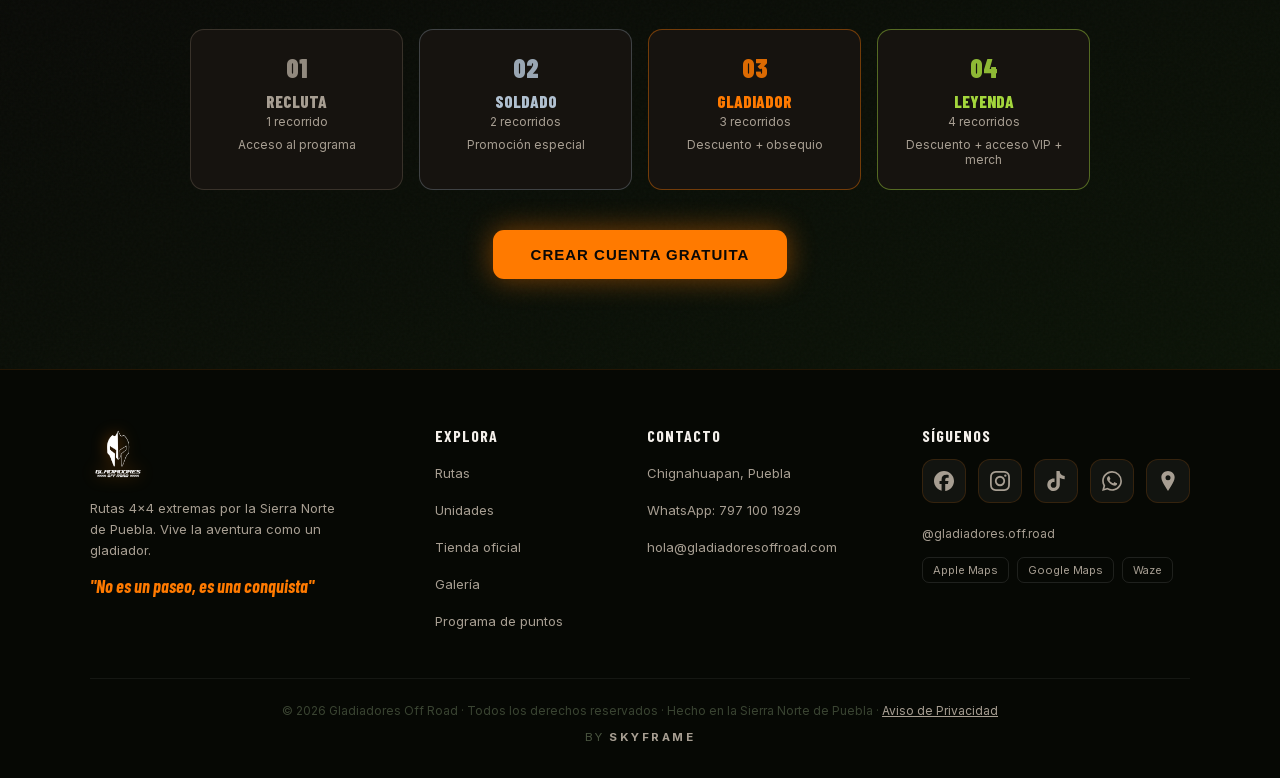
==== commit ca464227: "Pago de 25, 50 o 100% y mensaje completo por WhatsApp Tres opciones en el último paso, cada una con " ====
--- a/index.html
+++ b/index.html
@@ -143,7 +143,7 @@
 <link rel="preload" as="image" href="img/i2.avif" type="image/avif" fetchpriority="high"/>
 <link rel="preload" as="font" type="font/woff2" href="fonts/inter-var-latin.woff2" crossorigin/>
 <link rel="preload" as="font" type="font/woff2" href="fonts/barlow-condensed-900-latin.woff2" crossorigin/>
-<link rel="stylesheet" href="css/estilos.css?v=16"></head><body>
+<link rel="stylesheet" href="css/estilos.css?v=17"></head><body>
 <div id="scroll-progress"></div>
 <canvas id="dust-canvas"></canvas>
 <!-- LOADER -->
@@ -546,4 +546,4 @@
 <!-- CART -->
 <div class="cart-ovl" id="cart-ovl"><div class="cart-bk" data-a="closeCart"></div><div class="cart-drw"><div class="cart-hd"><div class="cart-tit">Carrito</div><button class="cart-x" data-a="closeCart">✕</button></div><div class="cart-its" id="cart-its"></div><div class="cart-ft" id="cart-ft"></div></div></div>
 <script src="js/qrcode.min.js"></script>
-<script src="js/app.js?v=16"></script></body></html>+<script src="js/app.js?v=17"></script></body></html>
--- a/css/estilos.css
+++ b/css/estilos.css
@@ -497,7 +497,8 @@
 .summ-tot{border-top:1px solid rgba(255,255,255,0.1);padding-top:12px;margin-top:8px;display:flex;justify-content:space-between;align-items:center;}
 .summ-tot-p{font-family:'Barlow Condensed';color:var(--fire);font-weight:900;font-size:26px;}
 .pay-split{background:rgba(255,122,0,0.06);border:1px solid rgba(255,122,0,0.2);border-radius:12px;padding:14px 16px;margin-bottom:18px;}
-.pay-opt{display:flex;align-items:center;gap:12px;padding:10px 0;cursor:pointer;}
+.pay-opt{display:flex;align-items:center;gap:12px;padding:12px 0;min-height:52px;cursor:pointer;}
+.pay-opt+.pay-opt{border-top:1px solid rgba(255,255,255,.07);}
 .pay-radio{width:20px;height:20px;border-radius:50%;border:2px solid rgba(255,255,255,0.25);flex-shrink:0;position:relative;}
 .pay-opt.sel .pay-radio{border-color:var(--fire);}
 .pay-opt.sel .pay-radio::after{content:'';position:absolute;inset:3px;border-radius:50%;background:var(--fire);}
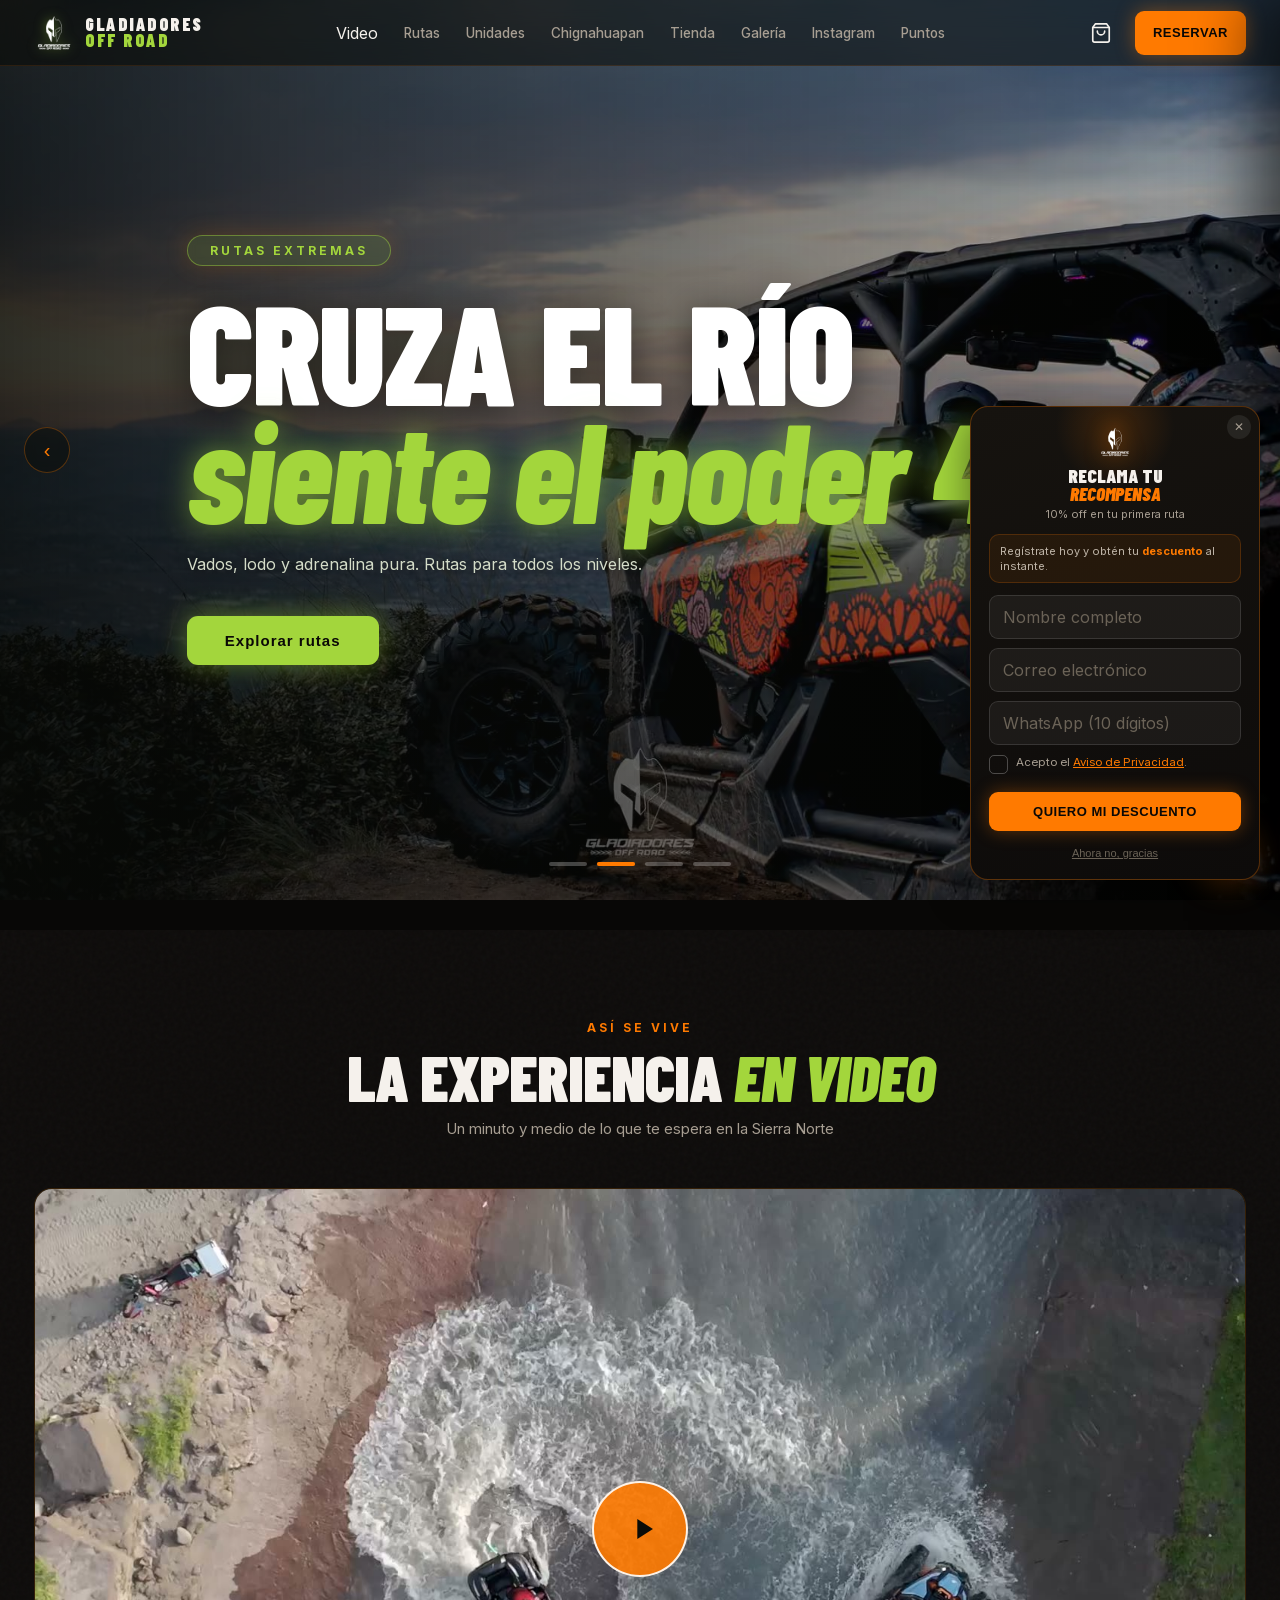
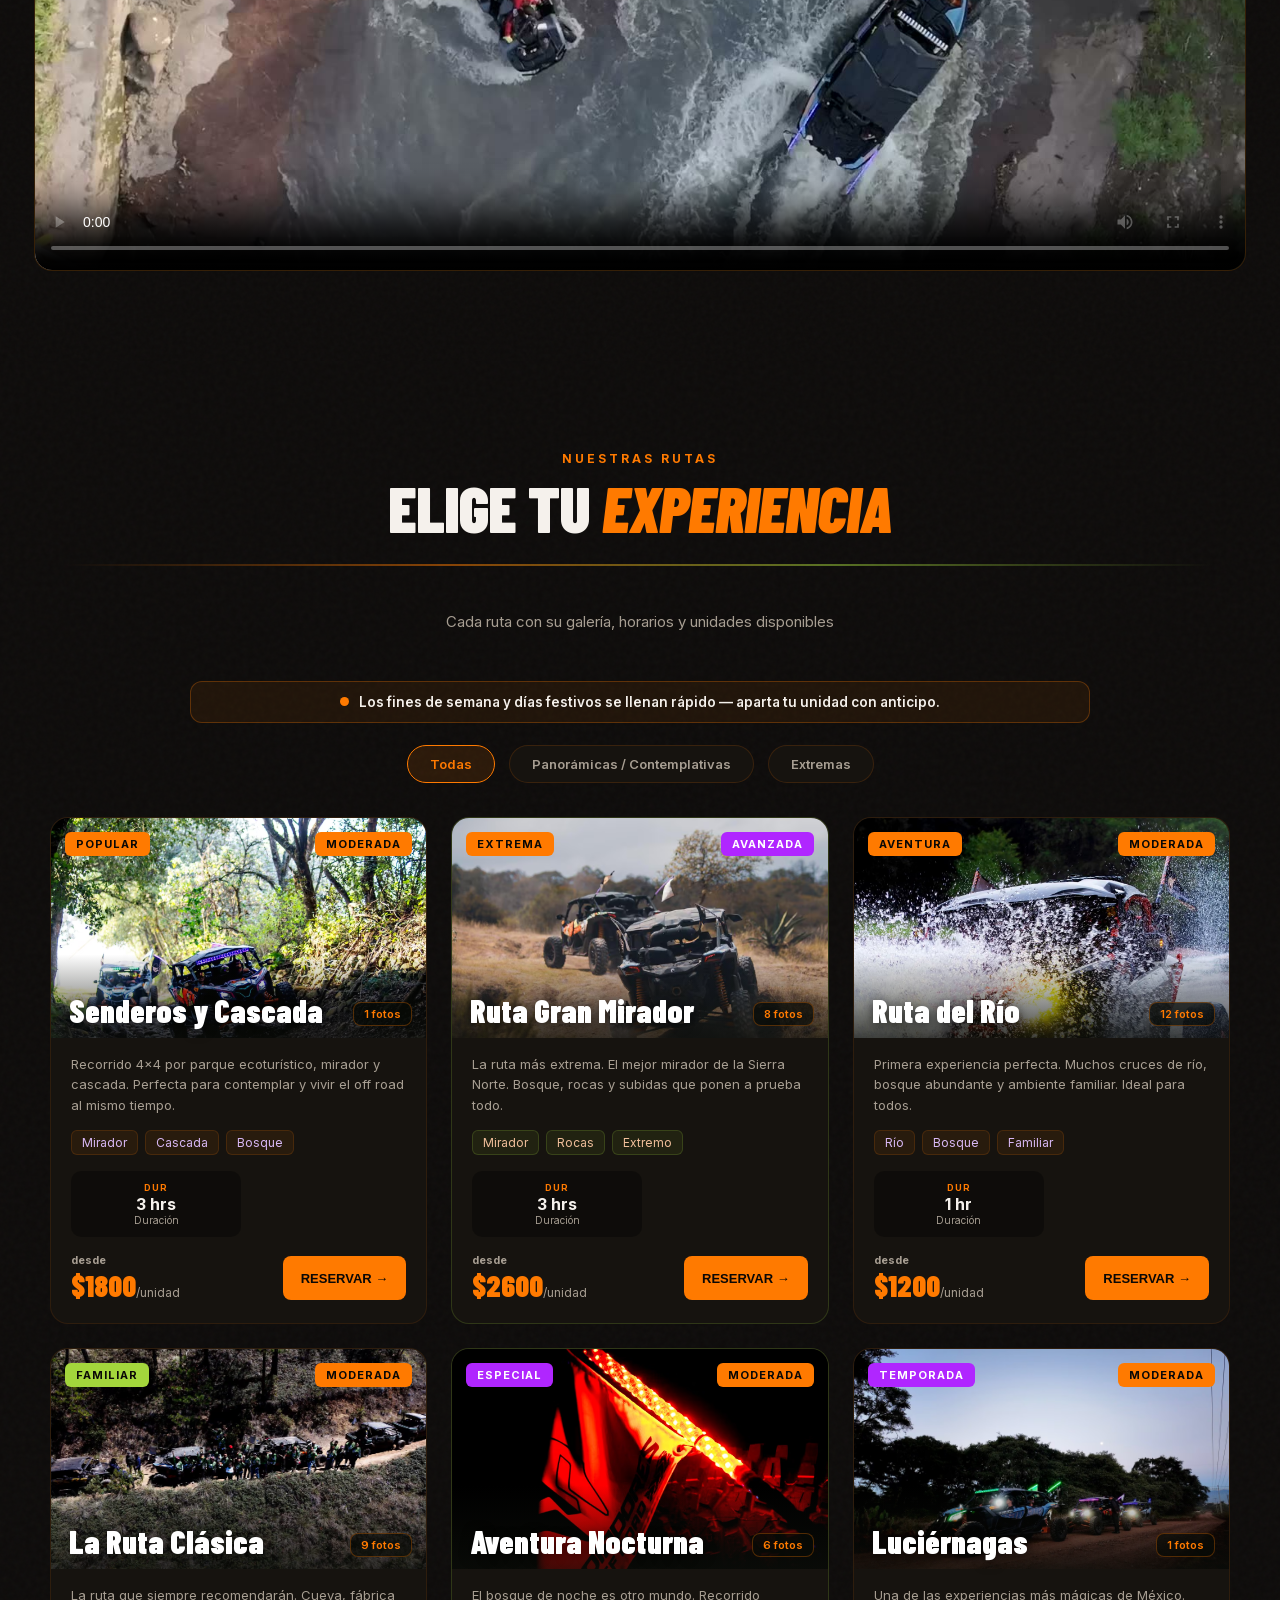
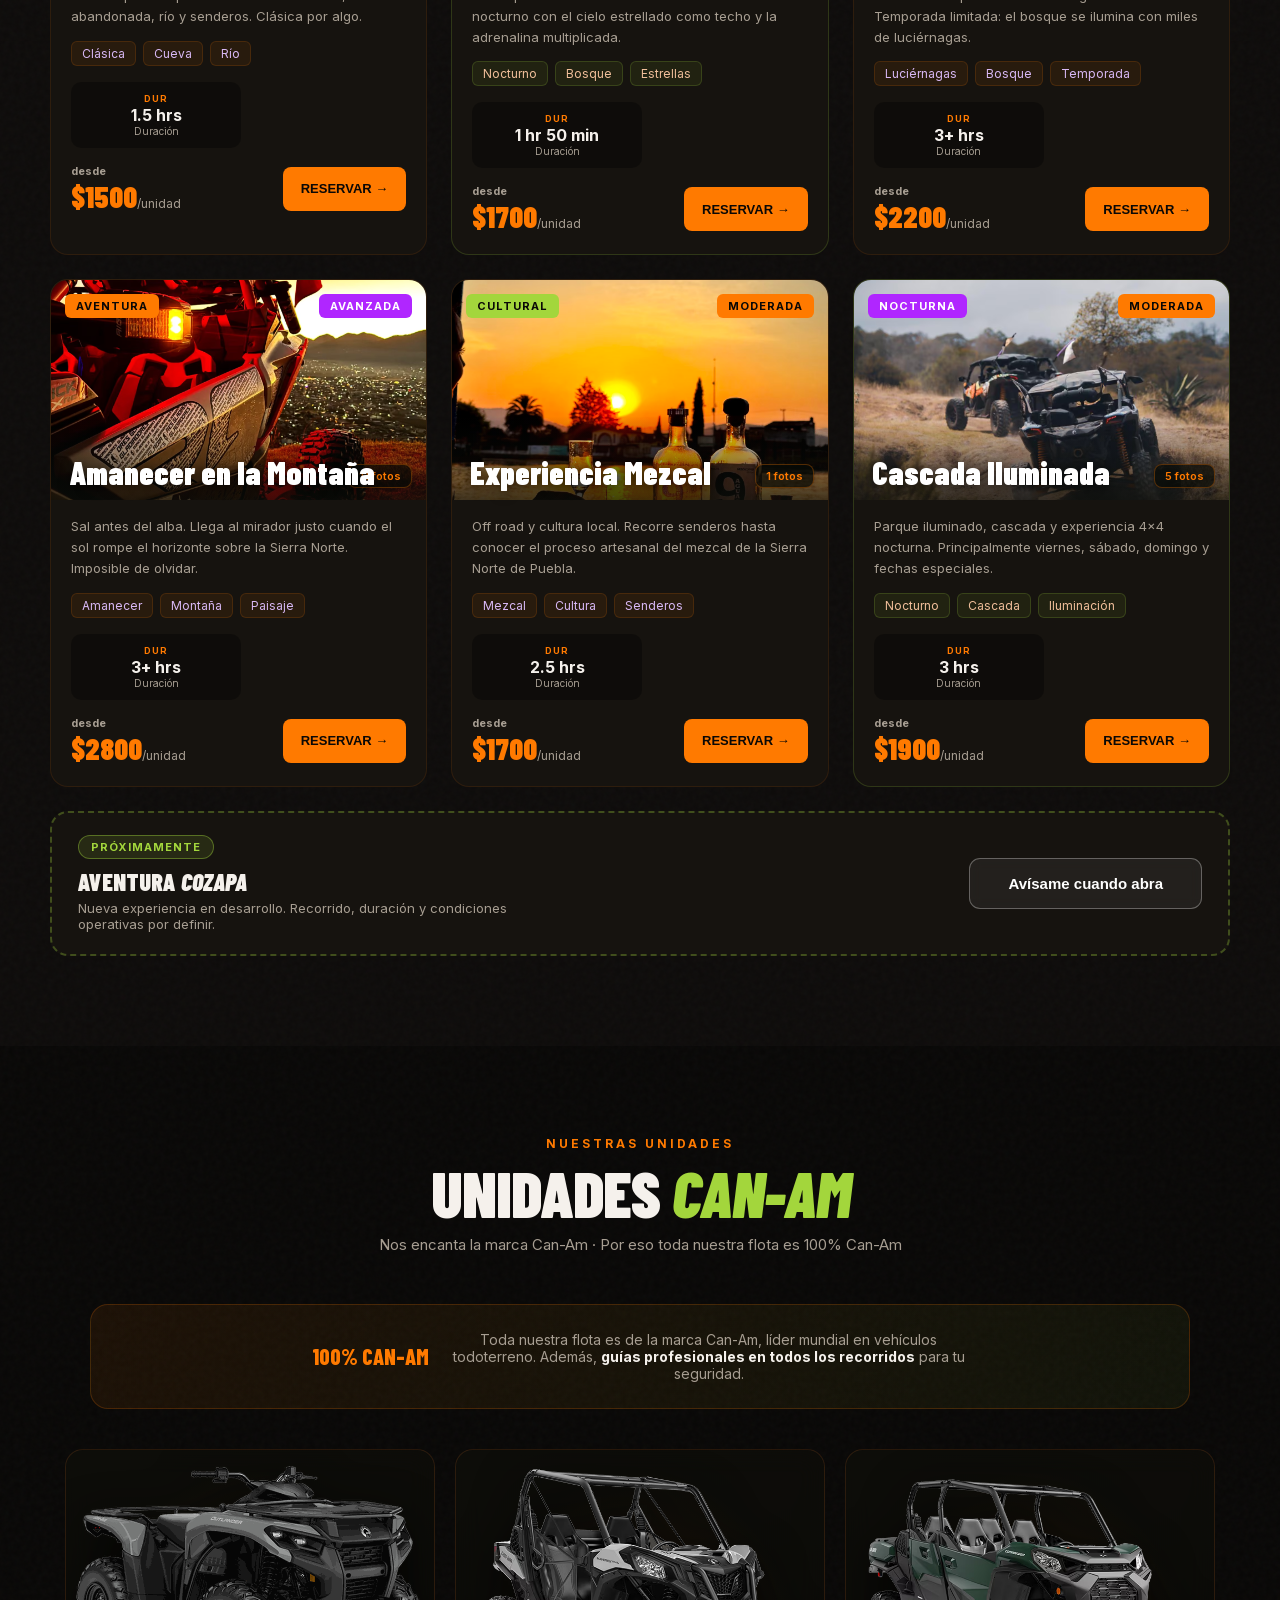
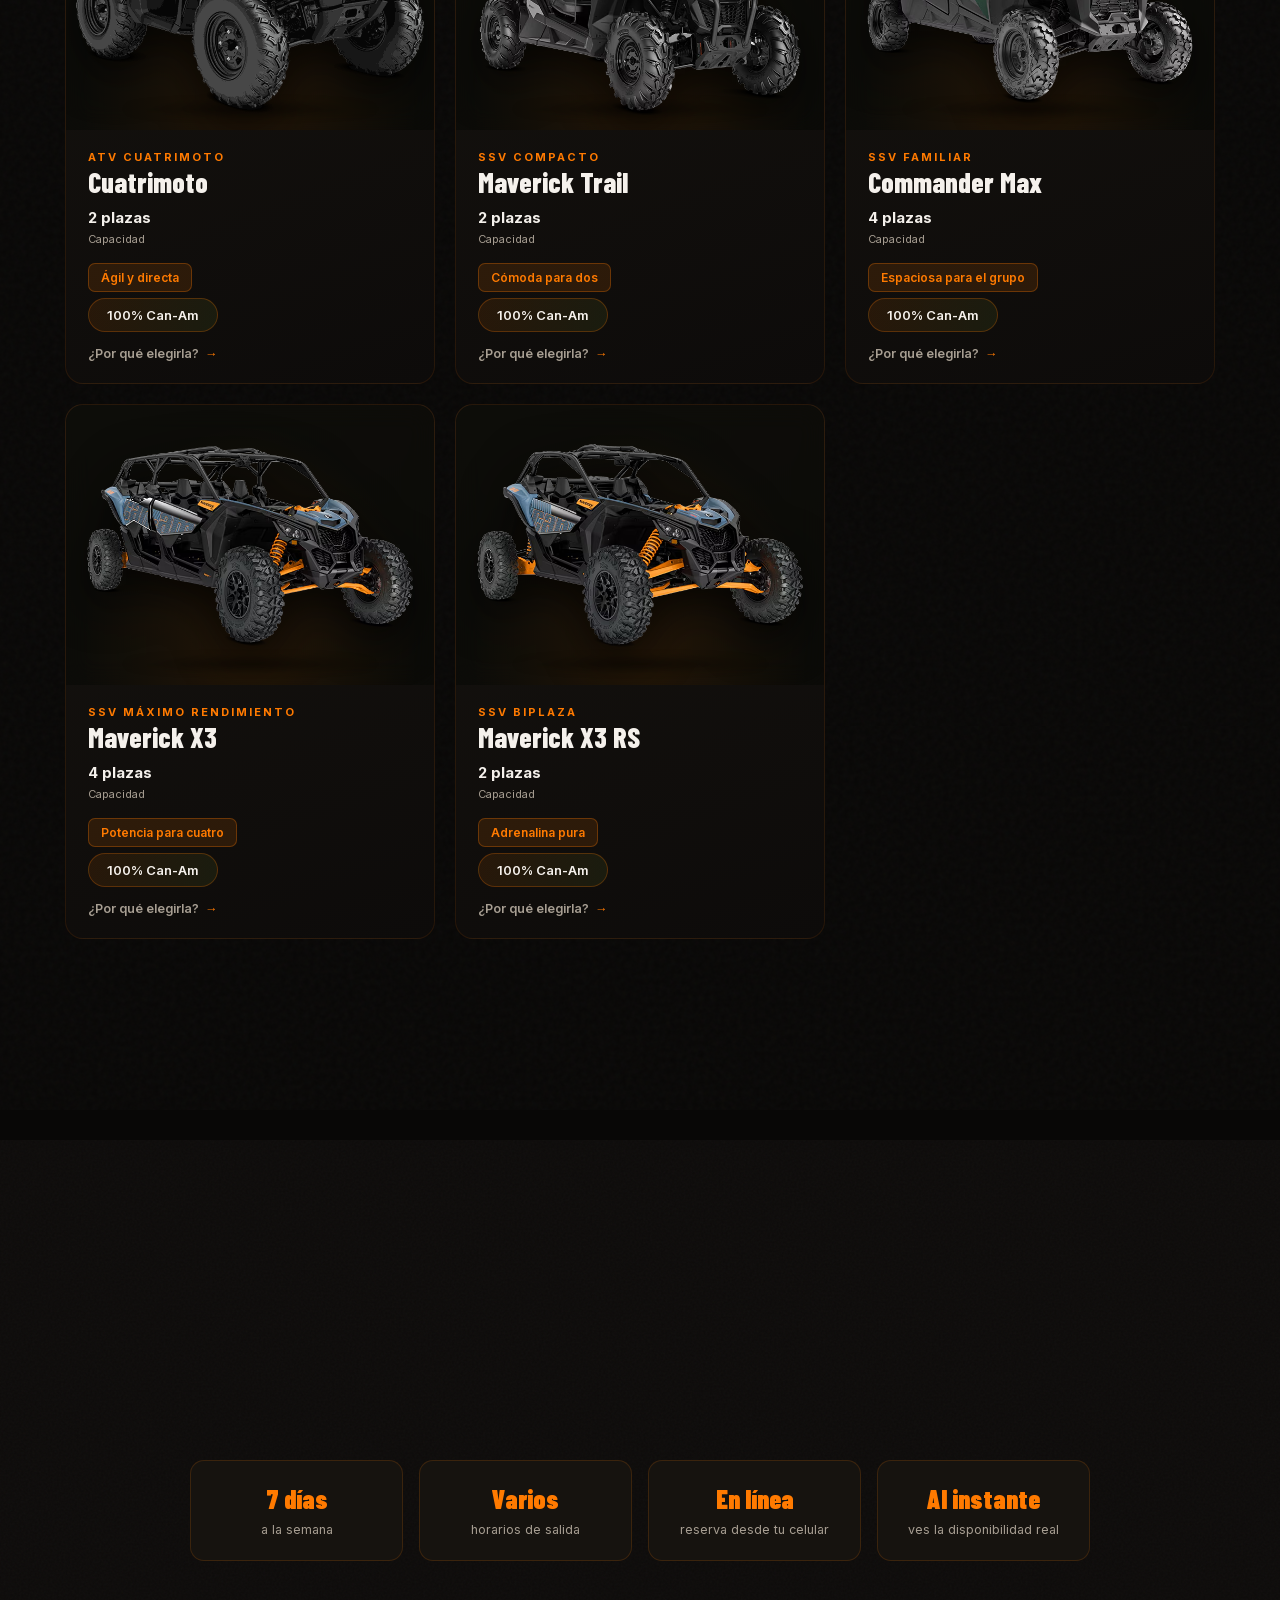
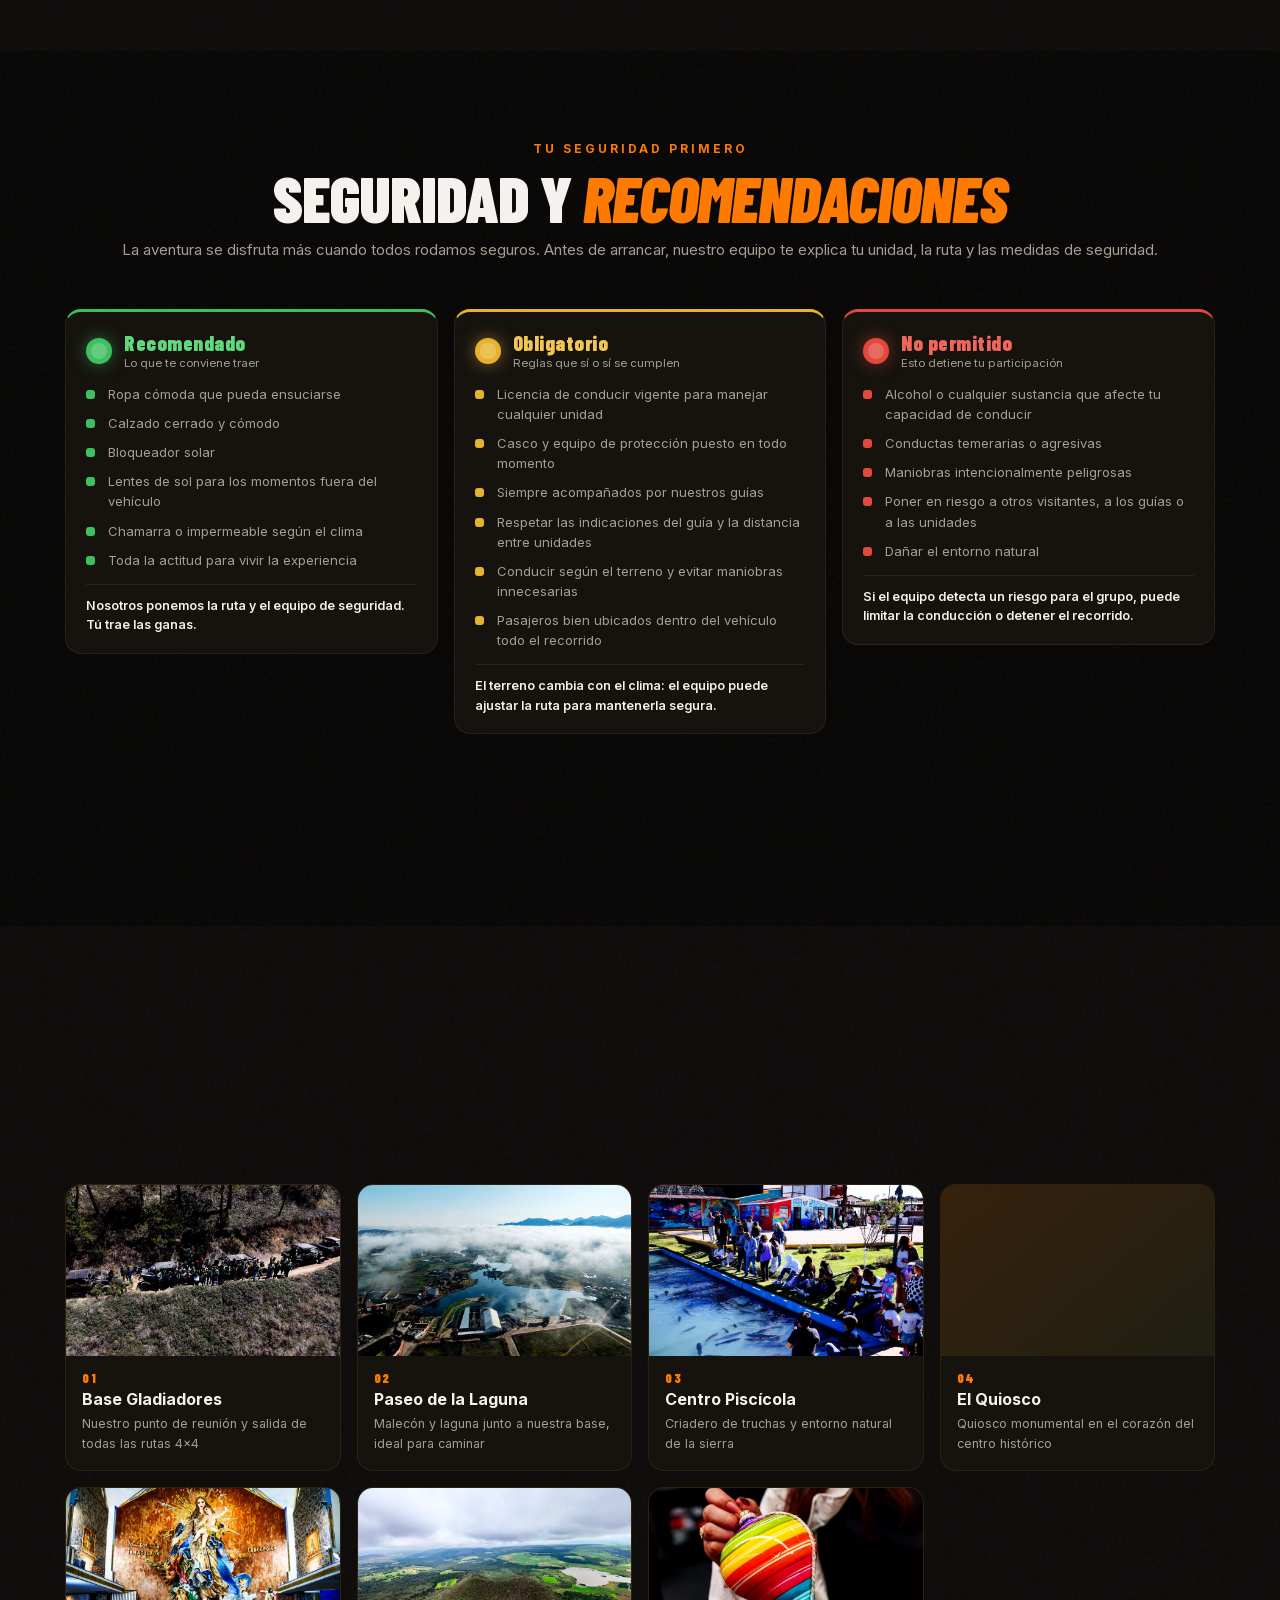
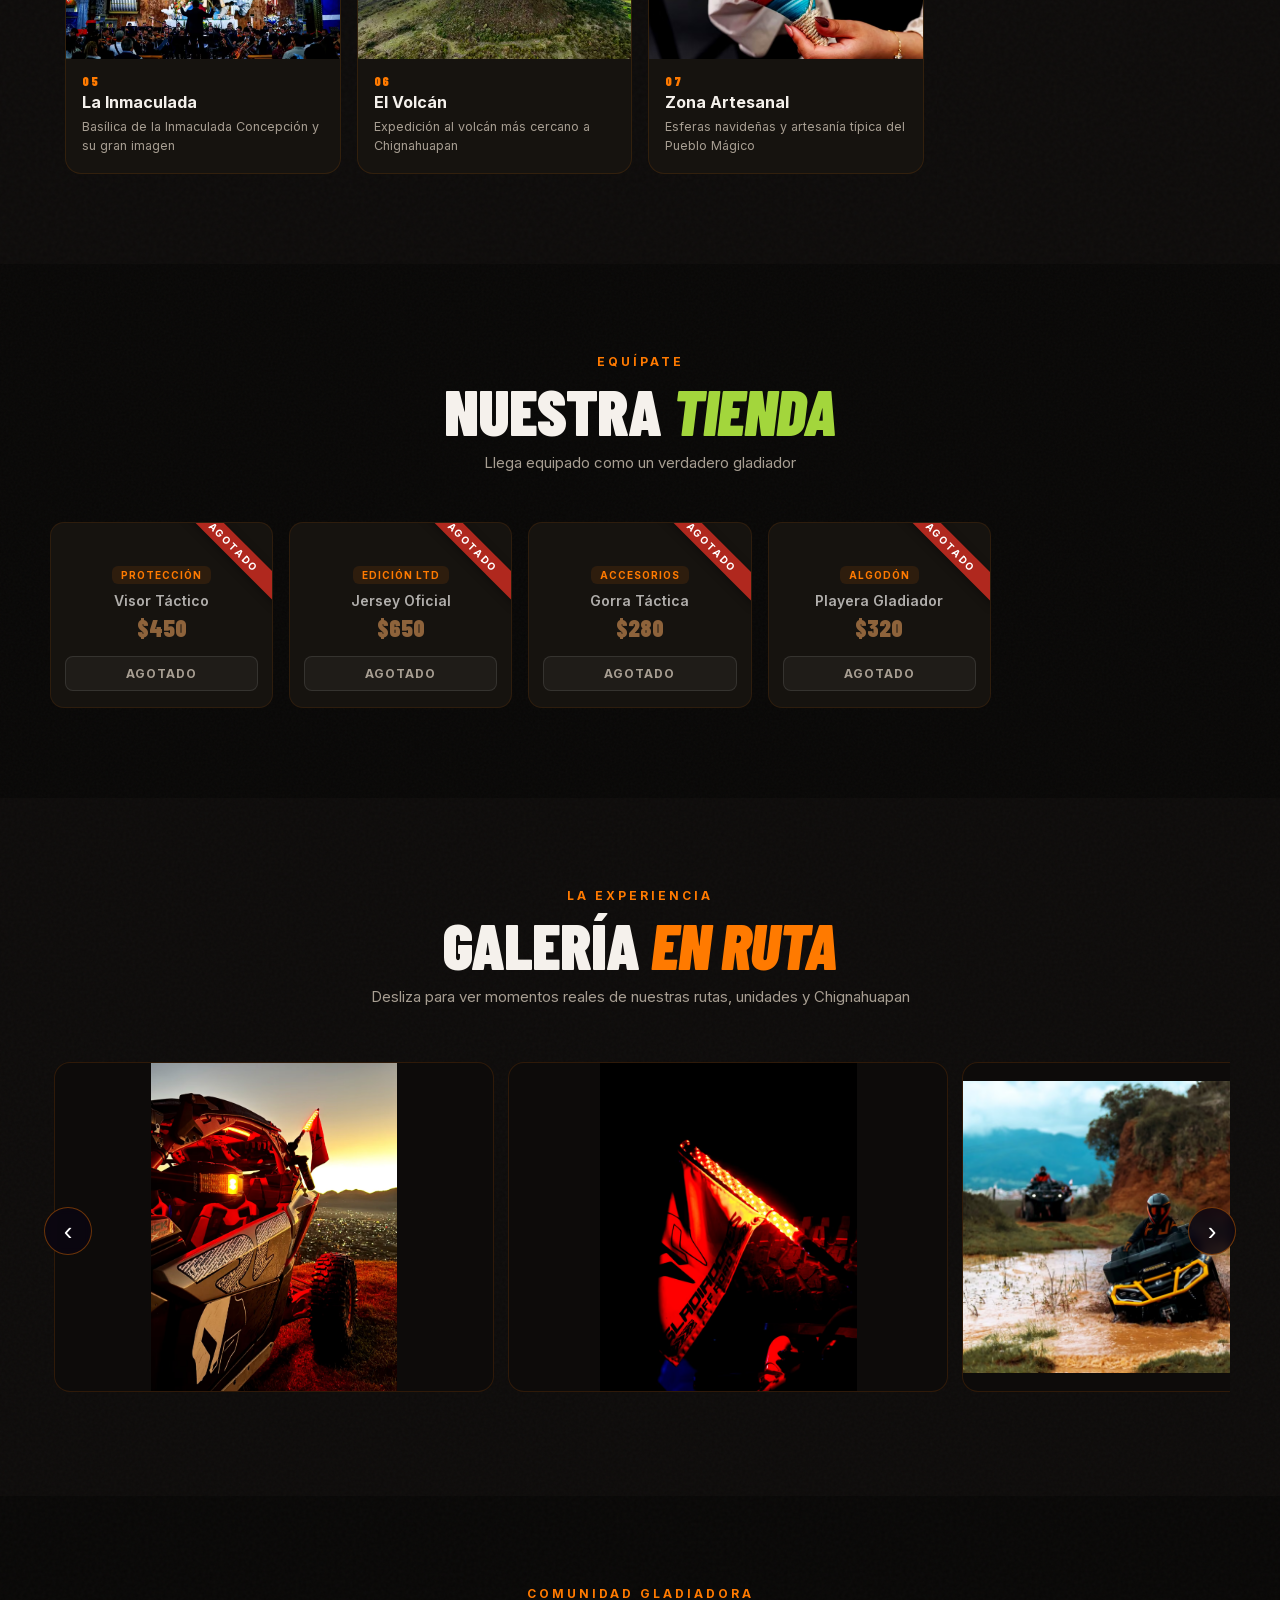
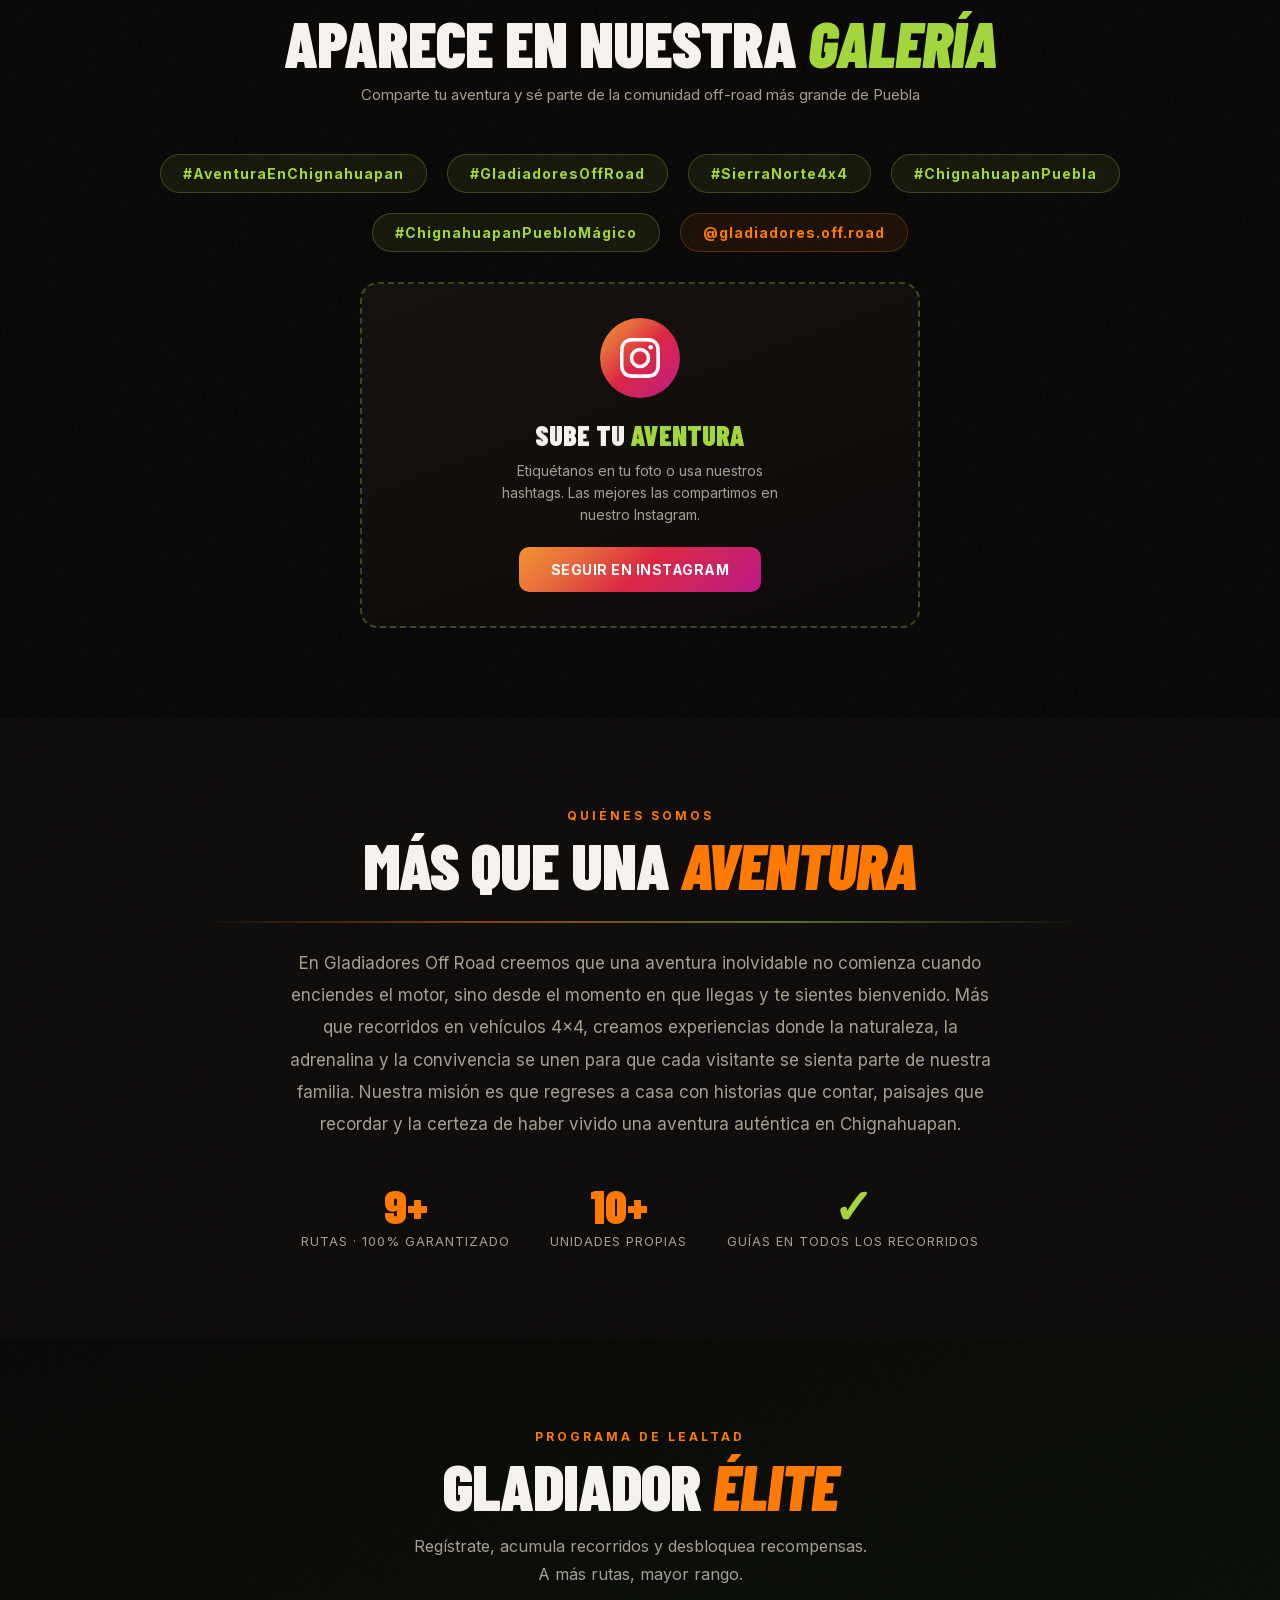
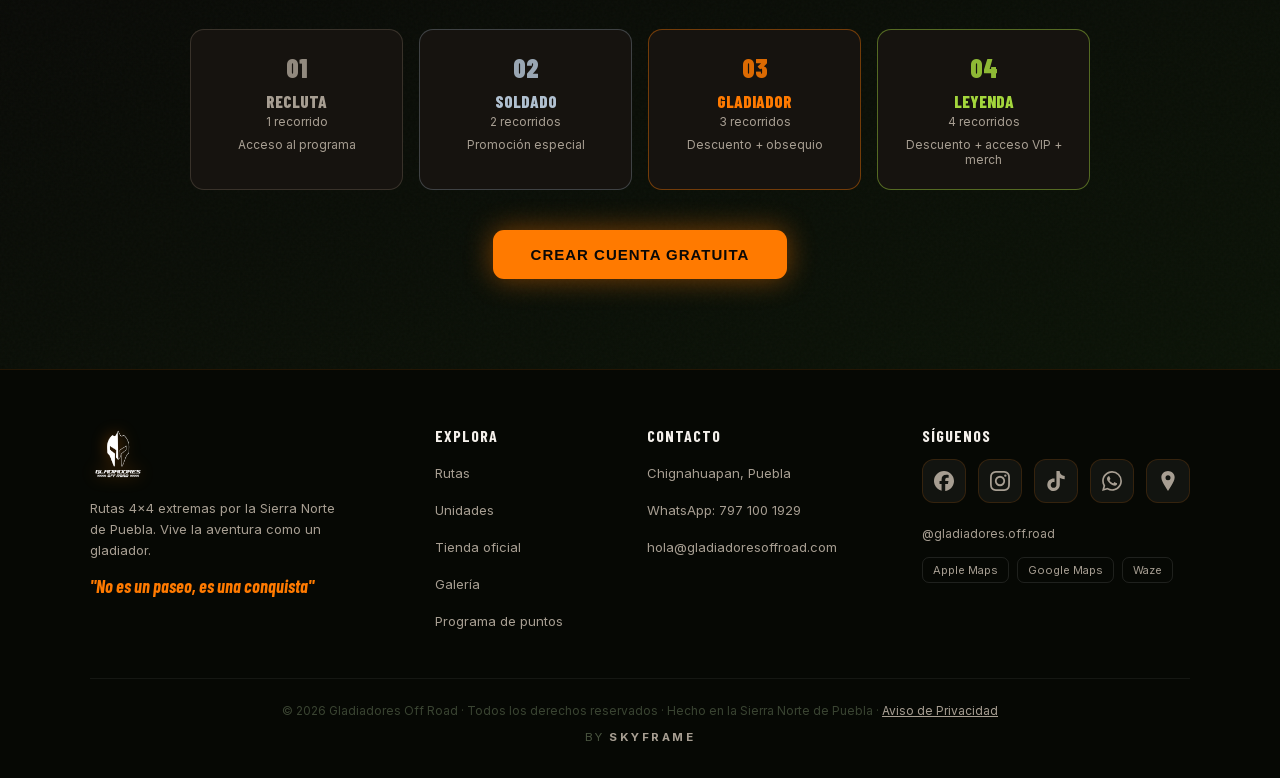
==== commit cb8ccd46: "Arregla que no se pudiera agregar ninguna unidad a la reserva addUnidad recibía "commander-2|2" como" ====
--- a/index.html
+++ b/index.html
@@ -143,7 +143,7 @@
 <link rel="preload" as="image" href="img/i2.avif" type="image/avif" fetchpriority="high"/>
 <link rel="preload" as="font" type="font/woff2" href="fonts/inter-var-latin.woff2" crossorigin/>
 <link rel="preload" as="font" type="font/woff2" href="fonts/barlow-condensed-900-latin.woff2" crossorigin/>
-<link rel="stylesheet" href="css/estilos.css?v=17"></head><body>
+<link rel="stylesheet" href="css/estilos.css?v=18"></head><body>
 <div id="scroll-progress"></div>
 <canvas id="dust-canvas"></canvas>
 <!-- LOADER -->
@@ -546,4 +546,4 @@
 <!-- CART -->
 <div class="cart-ovl" id="cart-ovl"><div class="cart-bk" data-a="closeCart"></div><div class="cart-drw"><div class="cart-hd"><div class="cart-tit">Carrito</div><button class="cart-x" data-a="closeCart">✕</button></div><div class="cart-its" id="cart-its"></div><div class="cart-ft" id="cart-ft"></div></div></div>
 <script src="js/qrcode.min.js"></script>
-<script src="js/app.js?v=17"></script></body></html>+<script src="js/app.js?v=18"></script></body></html>
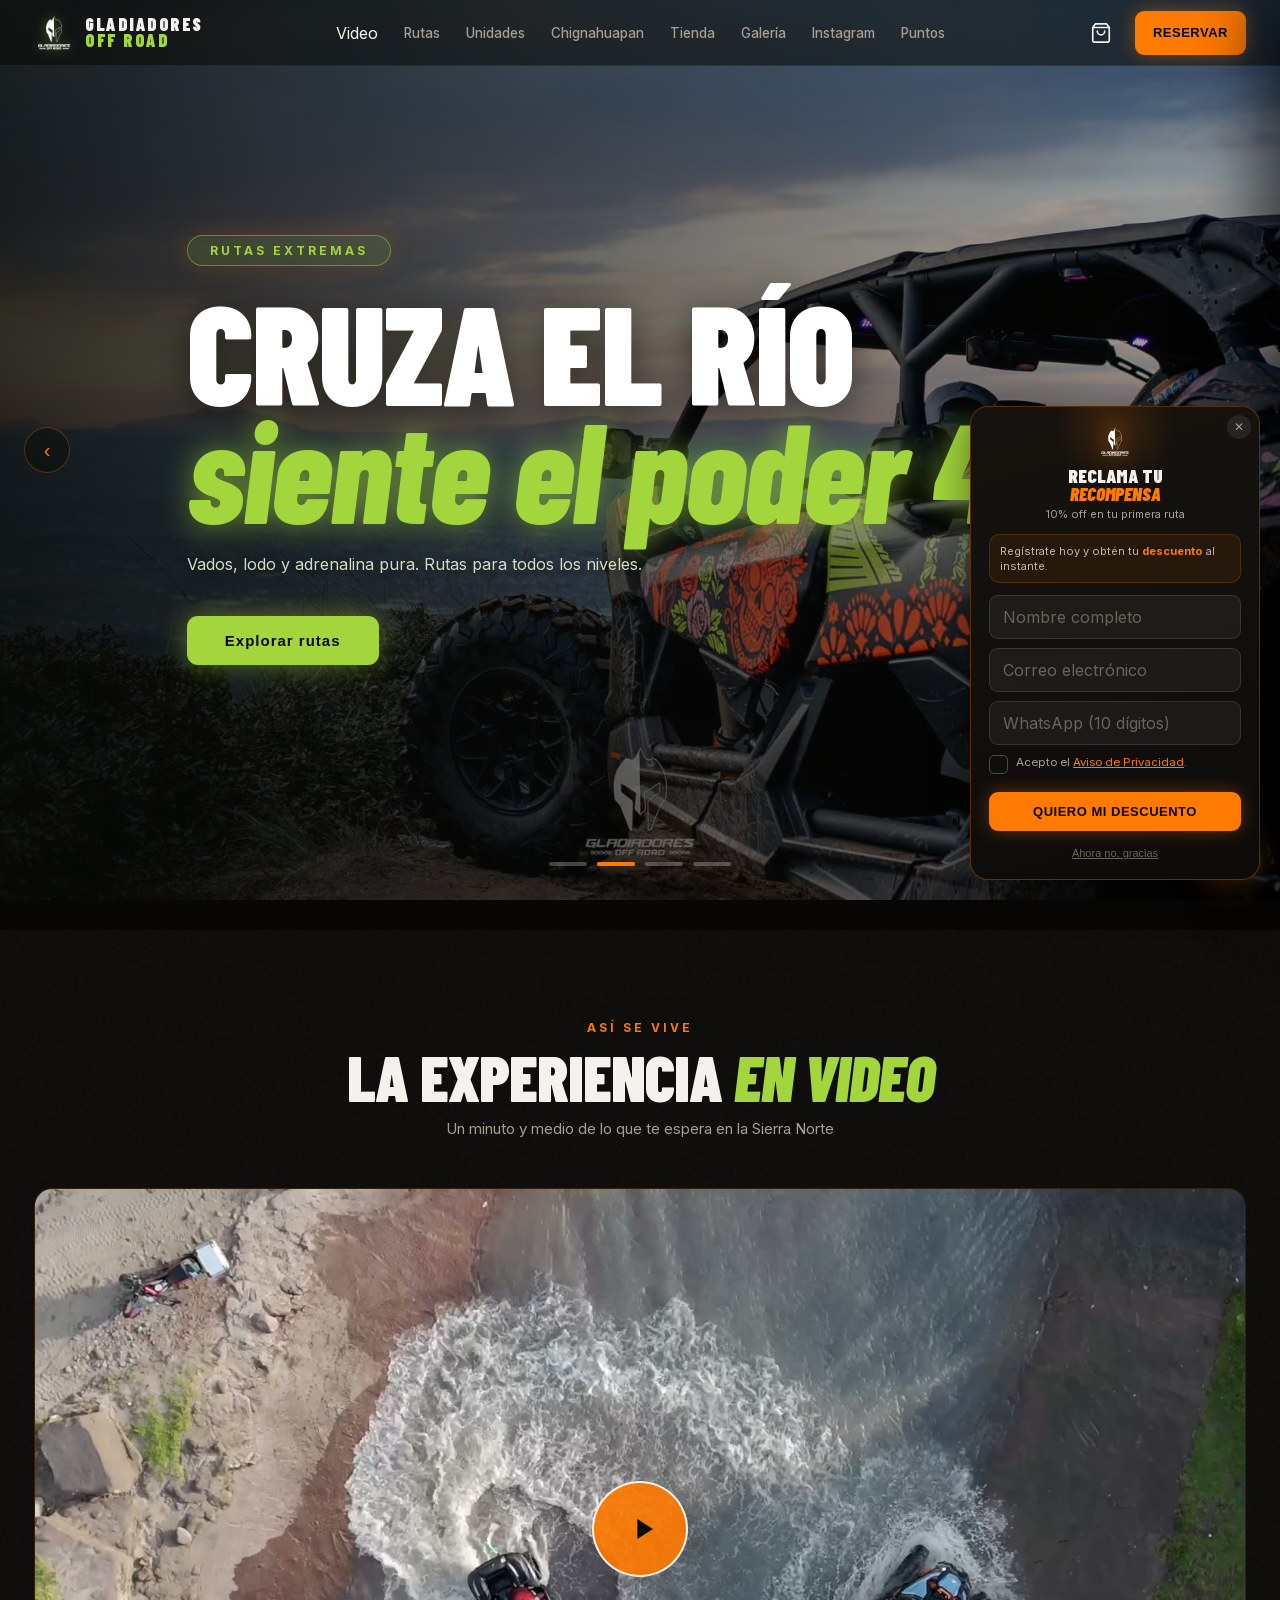
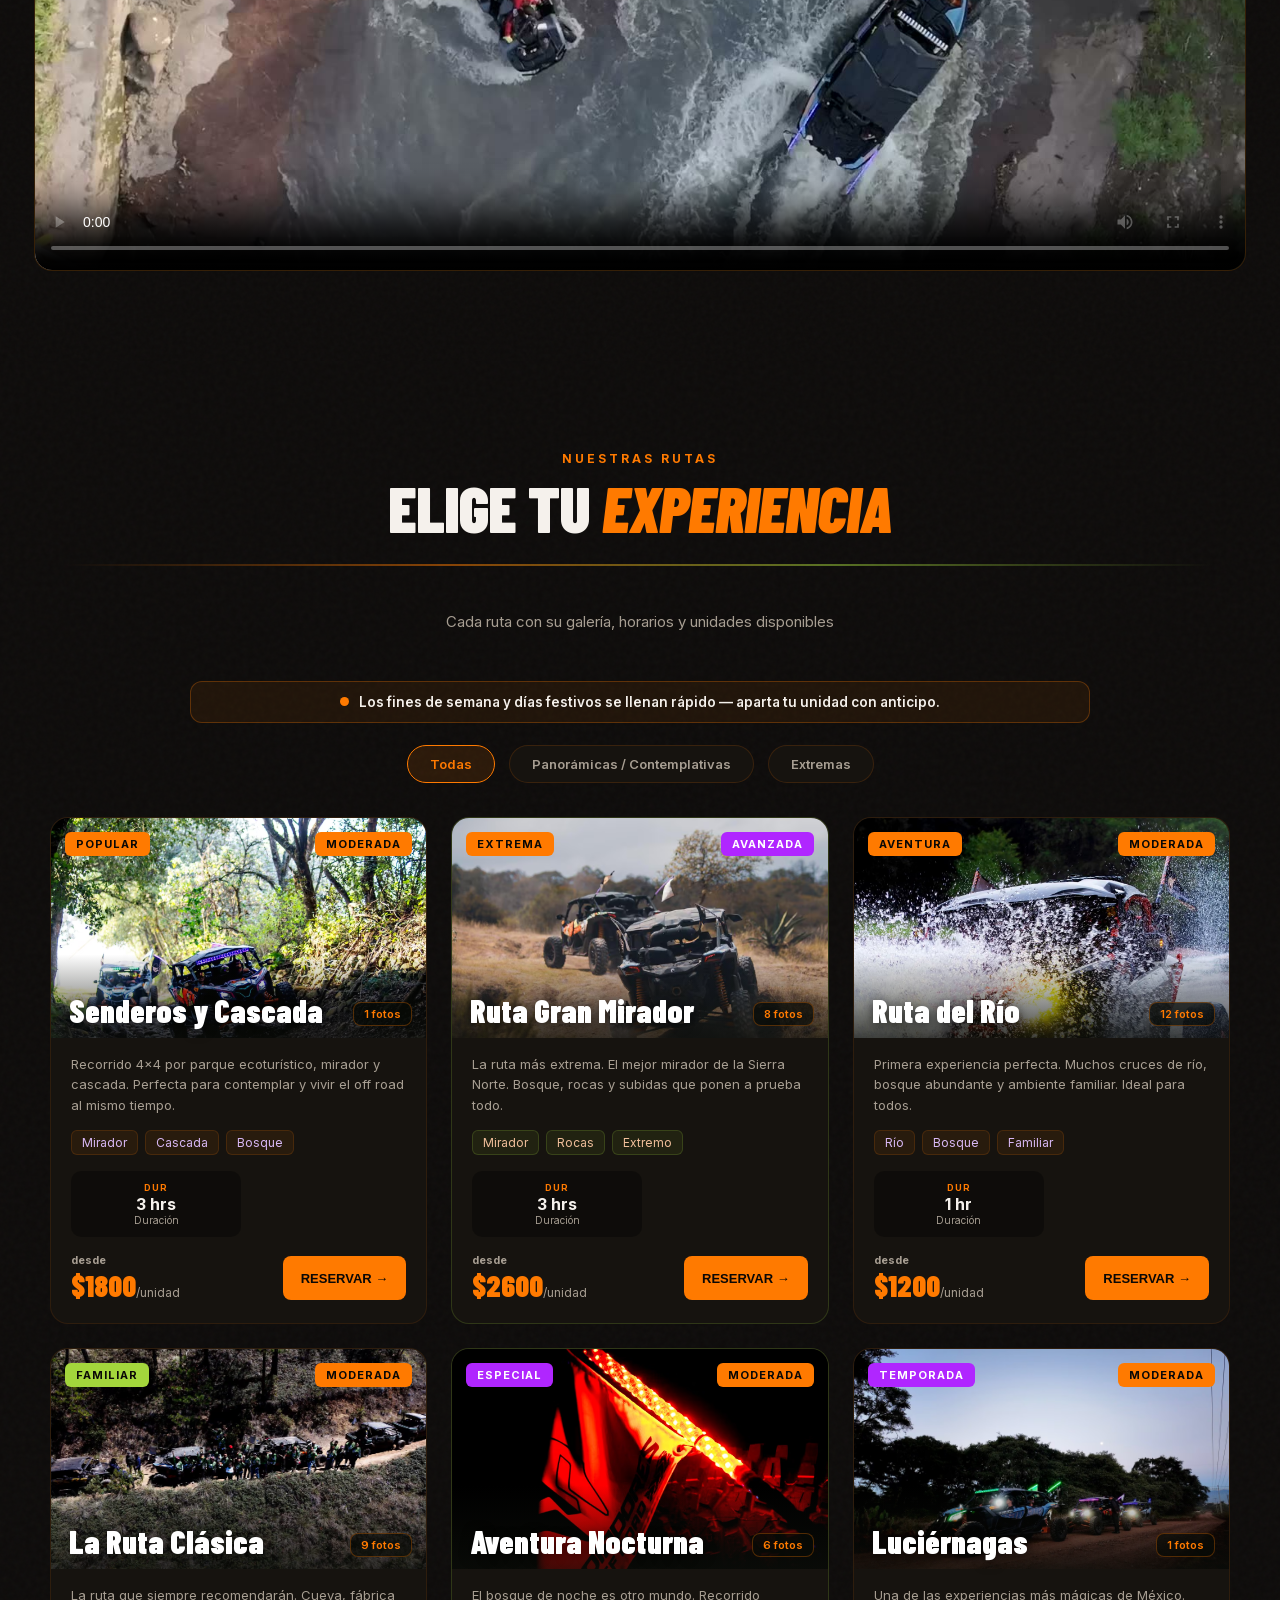
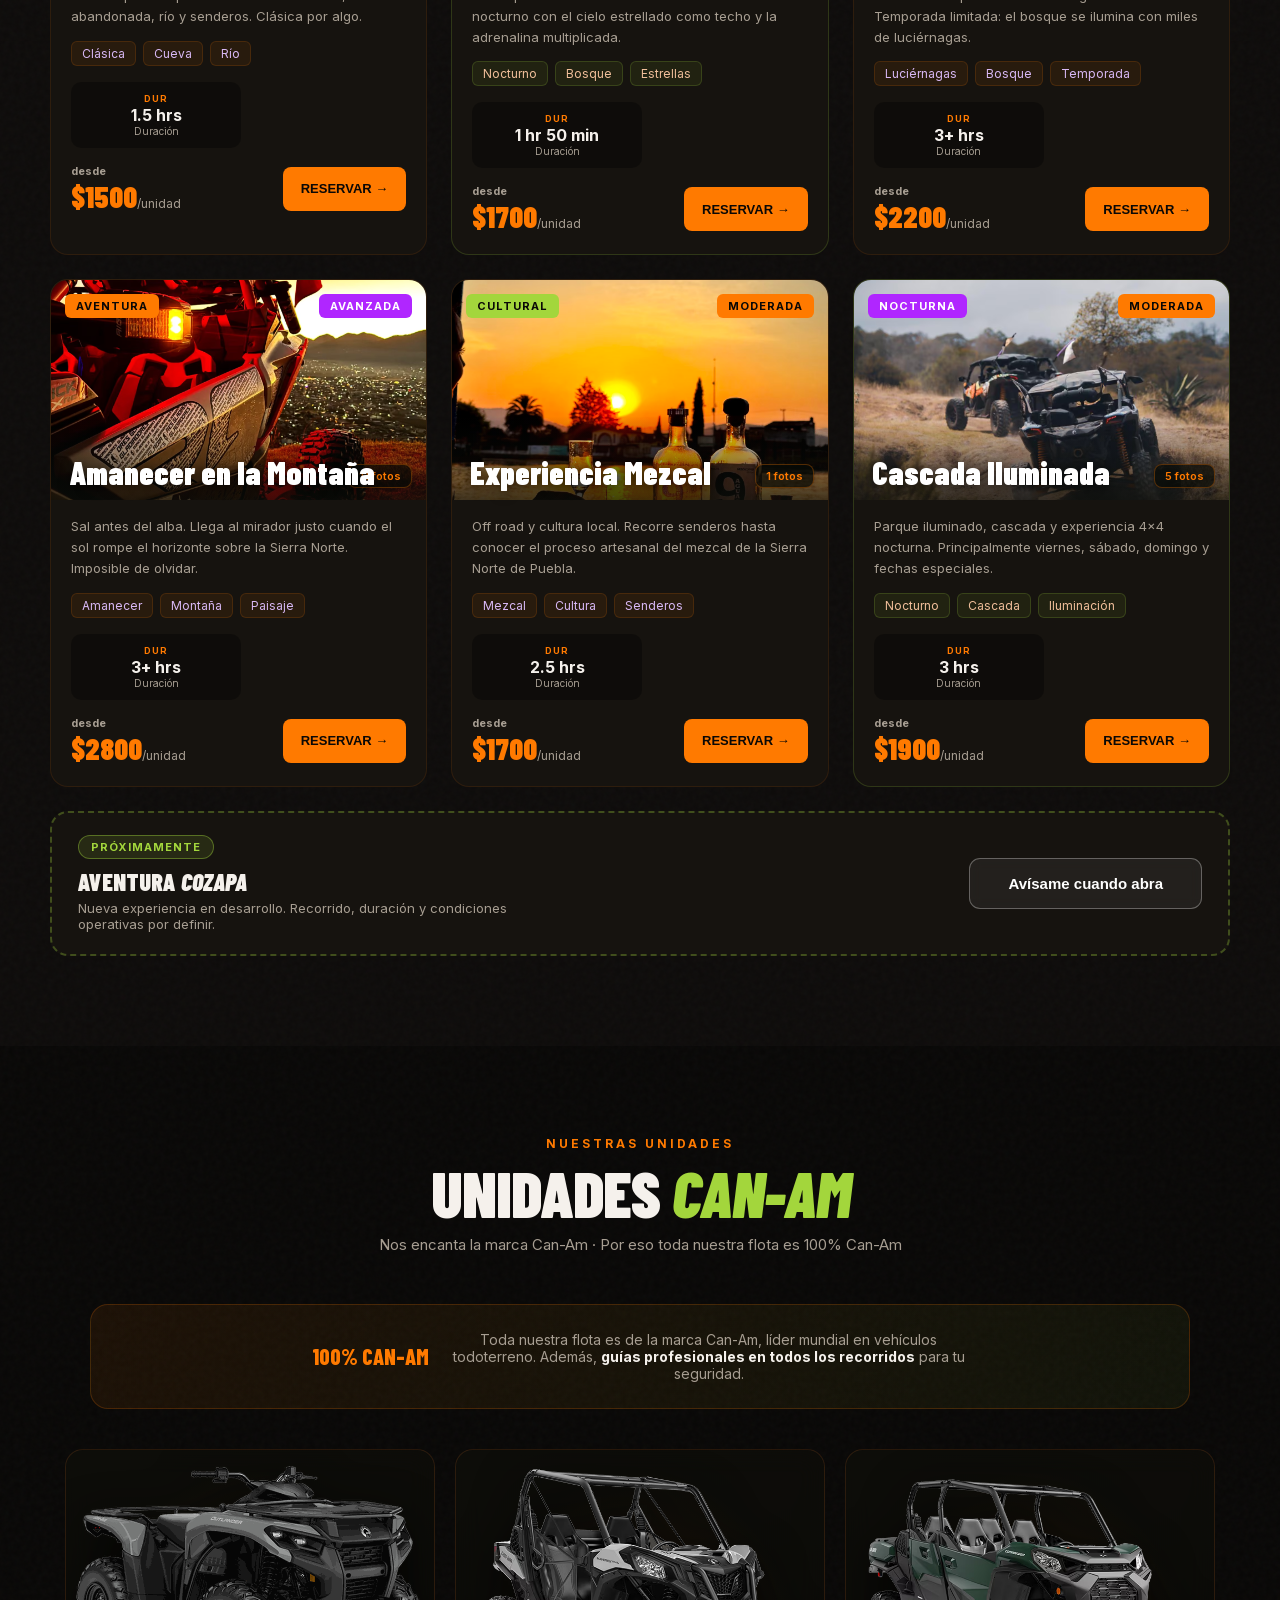
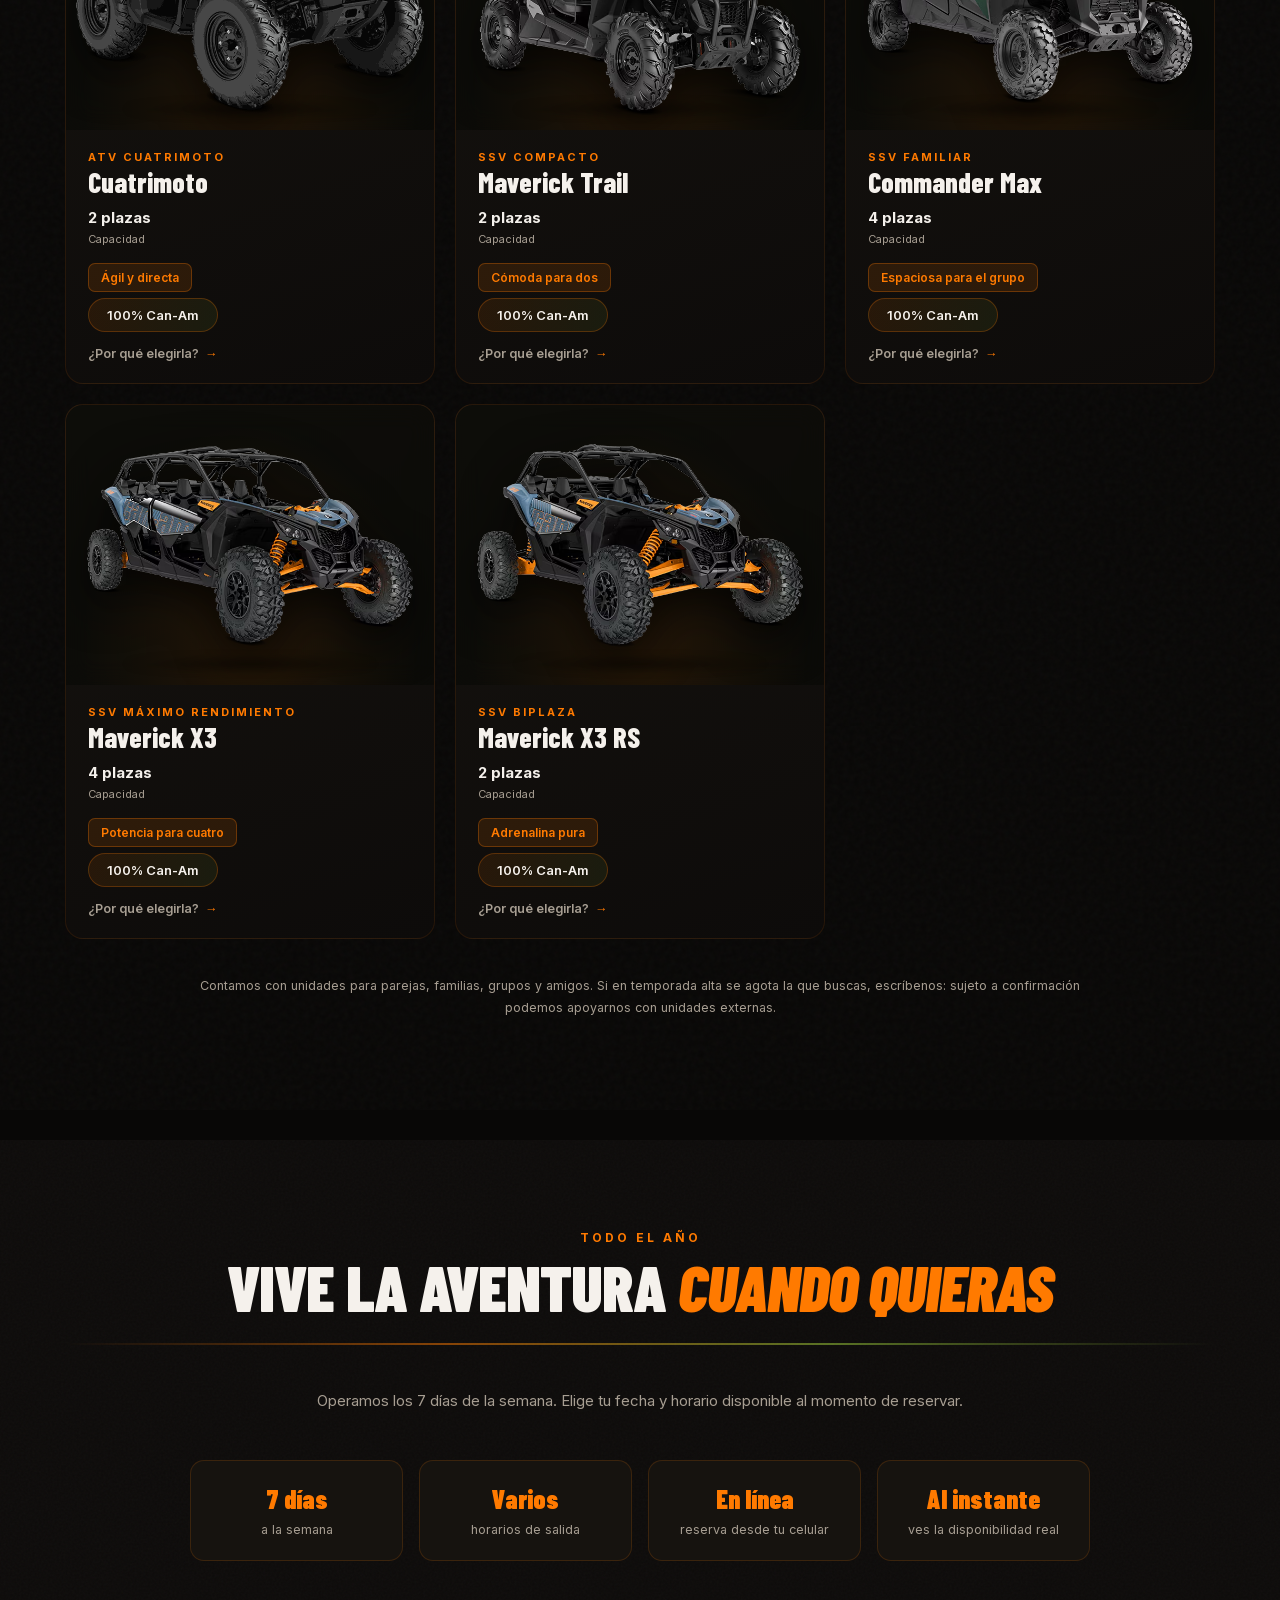
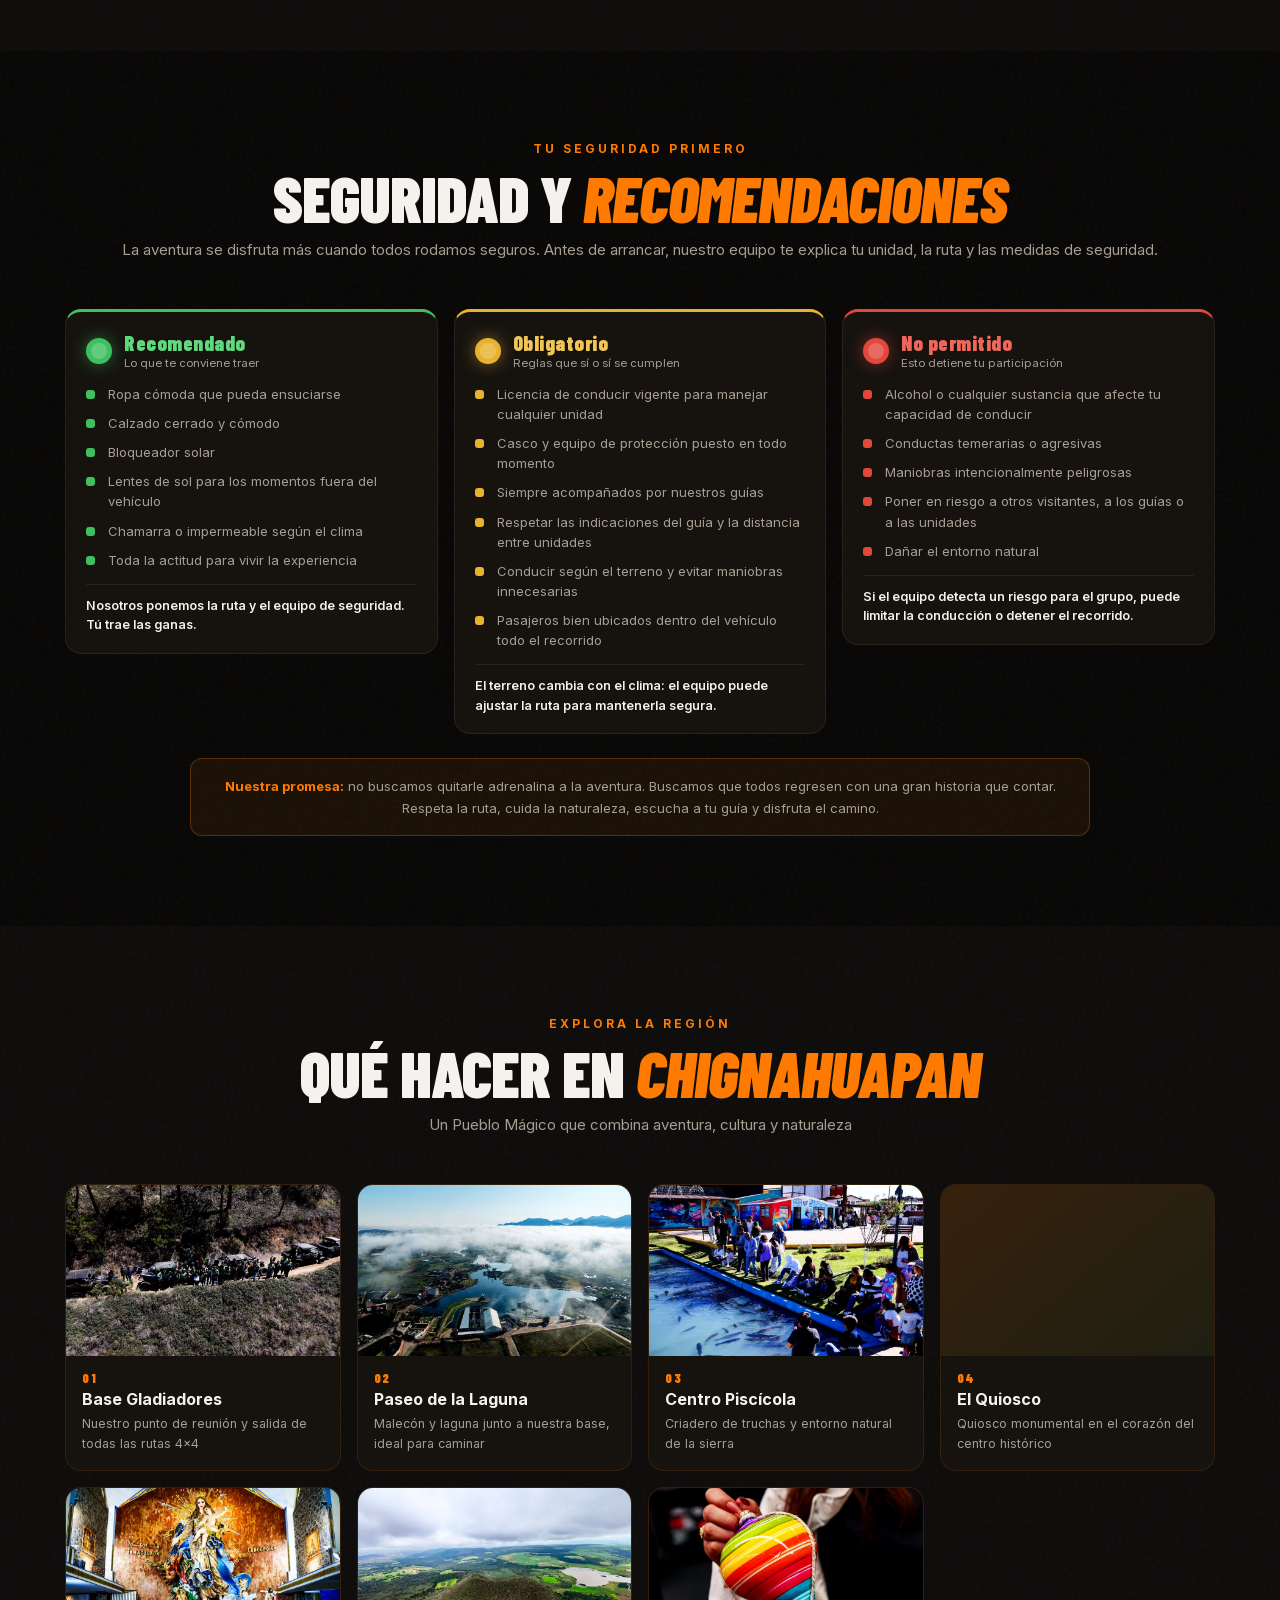
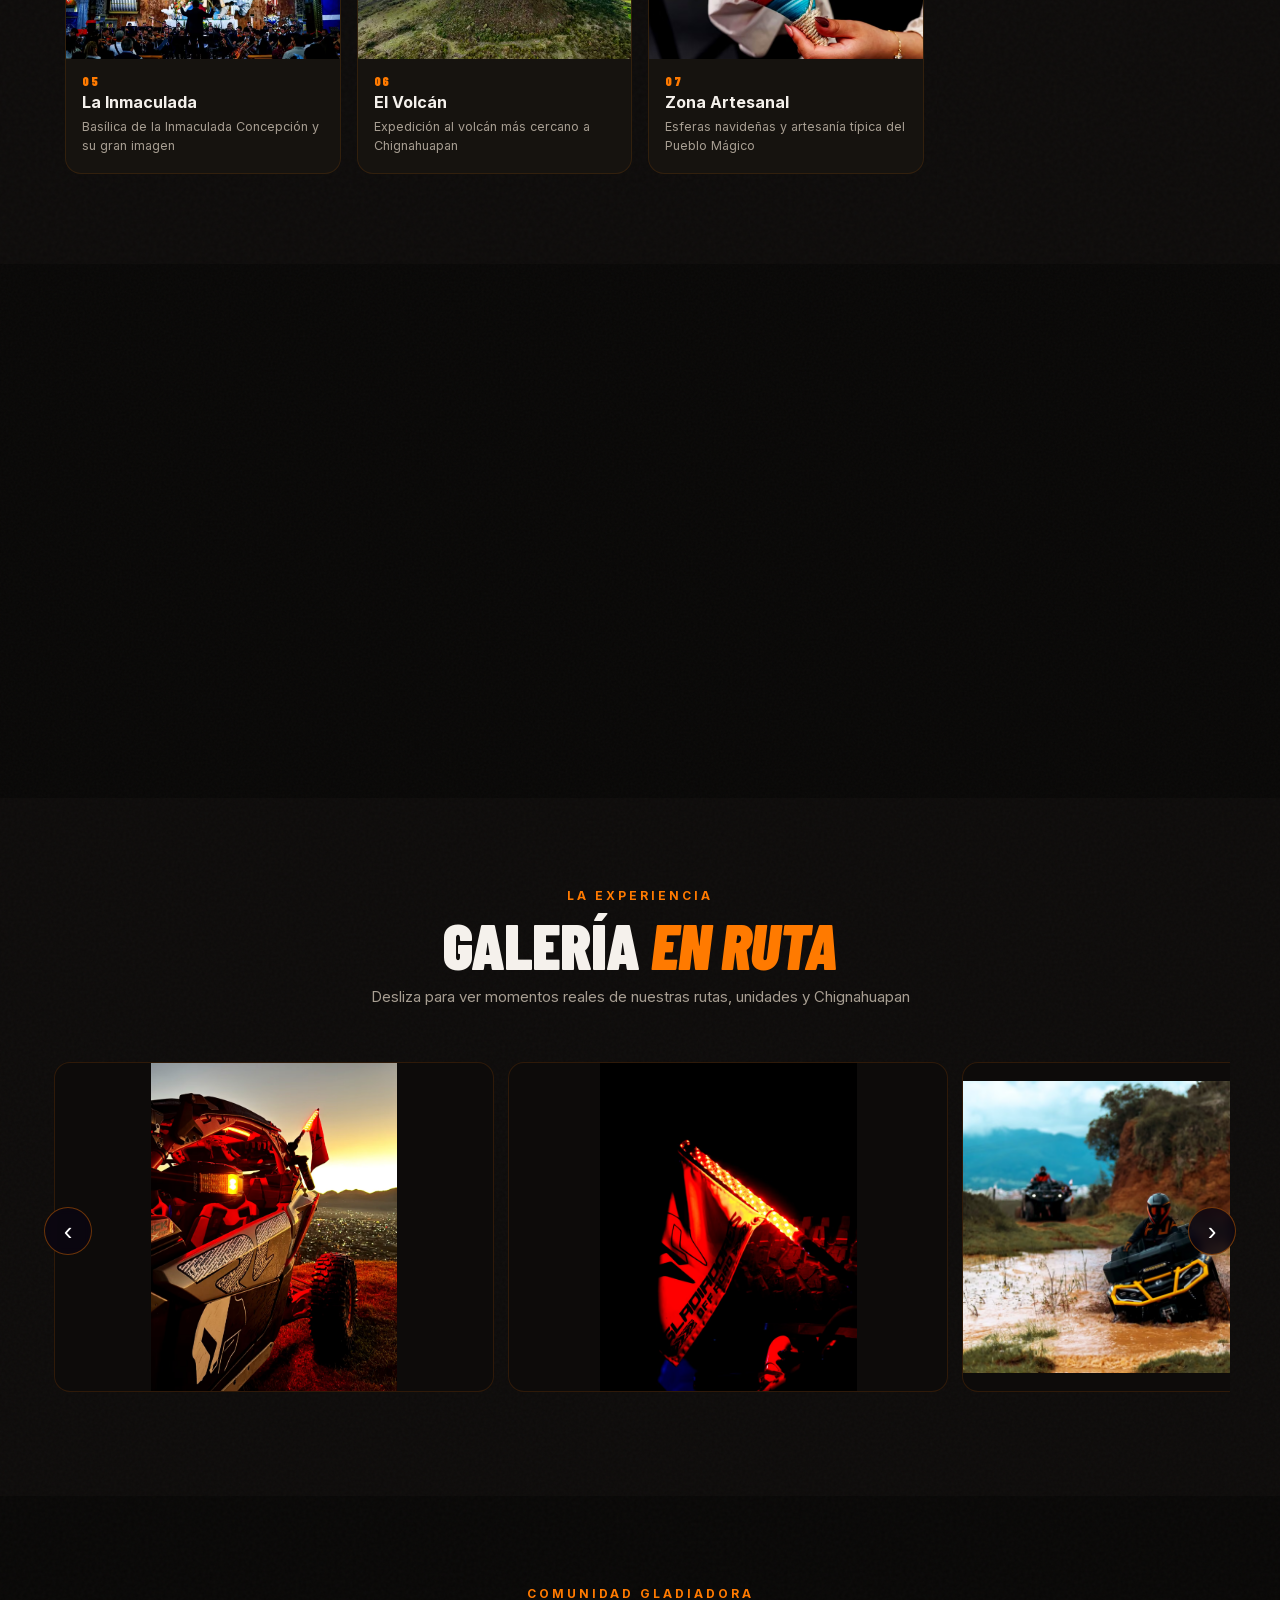
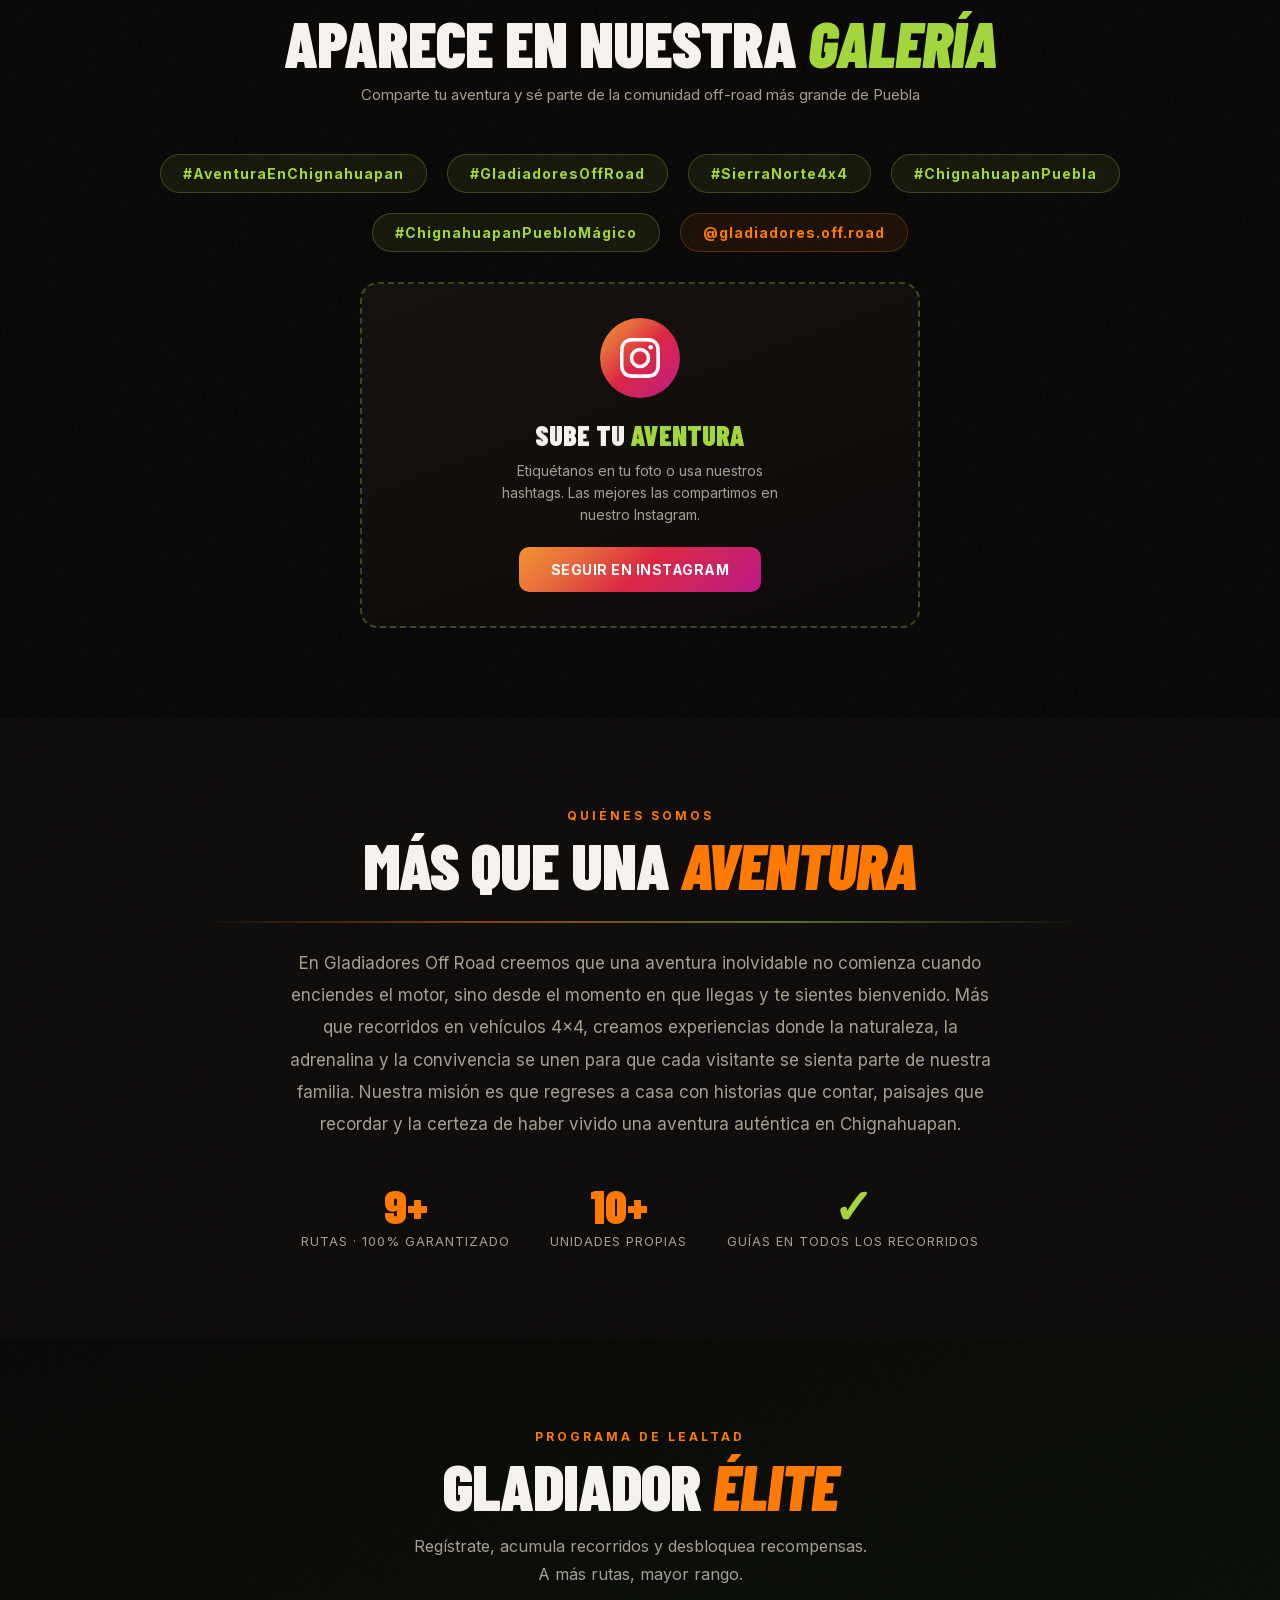
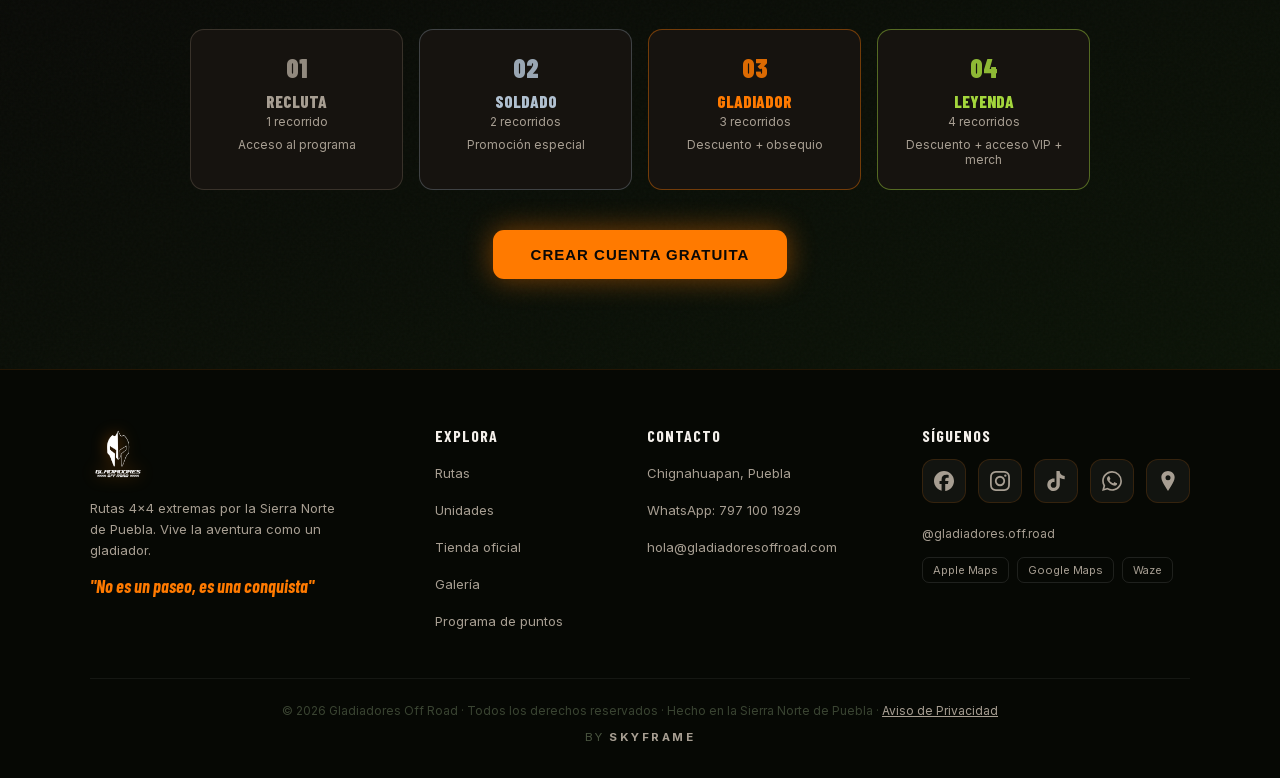
==== commit 409061f5: "El panel mostraba todas las reservas un día antes El día de una reserva es una fecha de calendario, " ====
--- a/index.html
+++ b/index.html
@@ -143,7 +143,7 @@
 <link rel="preload" as="image" href="img/i2.avif" type="image/avif" fetchpriority="high"/>
 <link rel="preload" as="font" type="font/woff2" href="fonts/inter-var-latin.woff2" crossorigin/>
 <link rel="preload" as="font" type="font/woff2" href="fonts/barlow-condensed-900-latin.woff2" crossorigin/>
-<link rel="stylesheet" href="css/estilos.css?v=18"></head><body>
+<link rel="stylesheet" href="css/estilos.css?v=19"></head><body>
 <div id="scroll-progress"></div>
 <canvas id="dust-canvas"></canvas>
 <!-- LOADER -->
@@ -546,4 +546,4 @@
 <!-- CART -->
 <div class="cart-ovl" id="cart-ovl"><div class="cart-bk" data-a="closeCart"></div><div class="cart-drw"><div class="cart-hd"><div class="cart-tit">Carrito</div><button class="cart-x" data-a="closeCart">✕</button></div><div class="cart-its" id="cart-its"></div><div class="cart-ft" id="cart-ft"></div></div></div>
 <script src="js/qrcode.min.js"></script>
-<script src="js/app.js?v=18"></script></body></html>+<script src="js/app.js?v=19"></script></body></html>
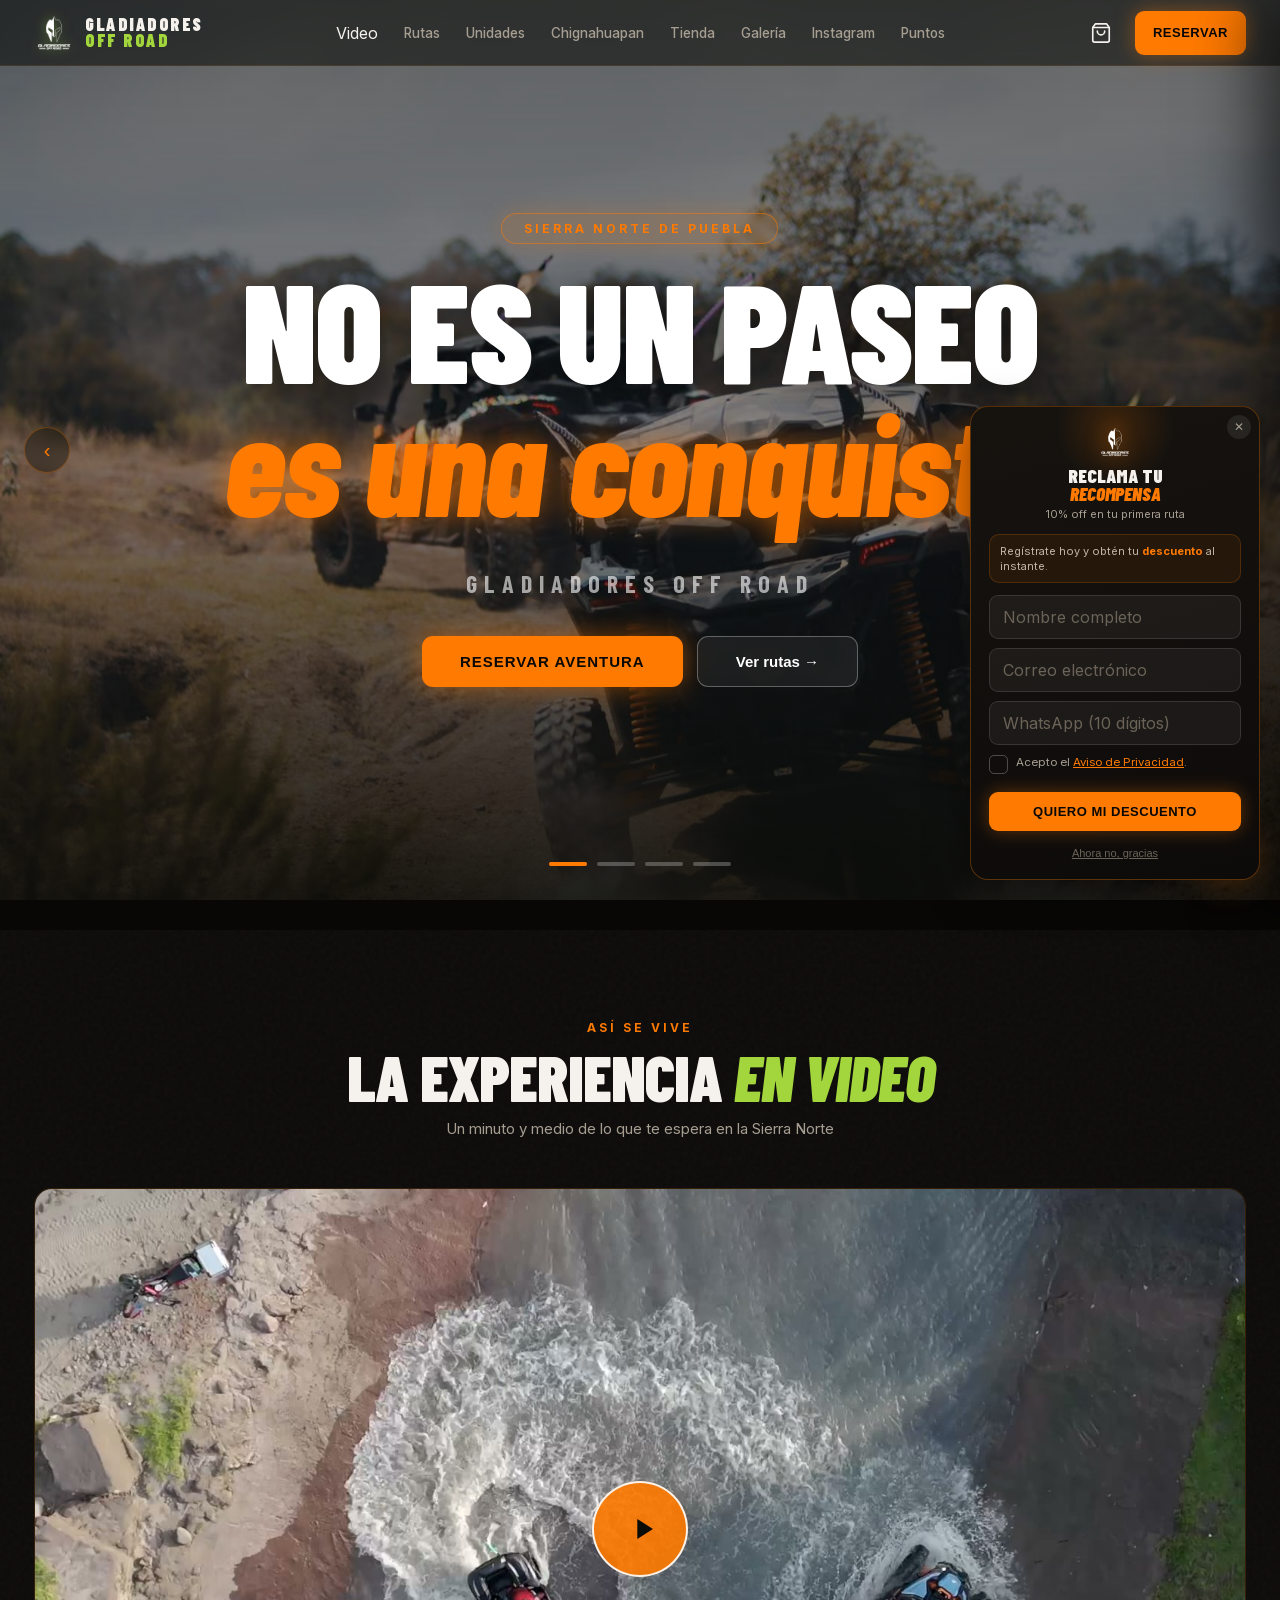
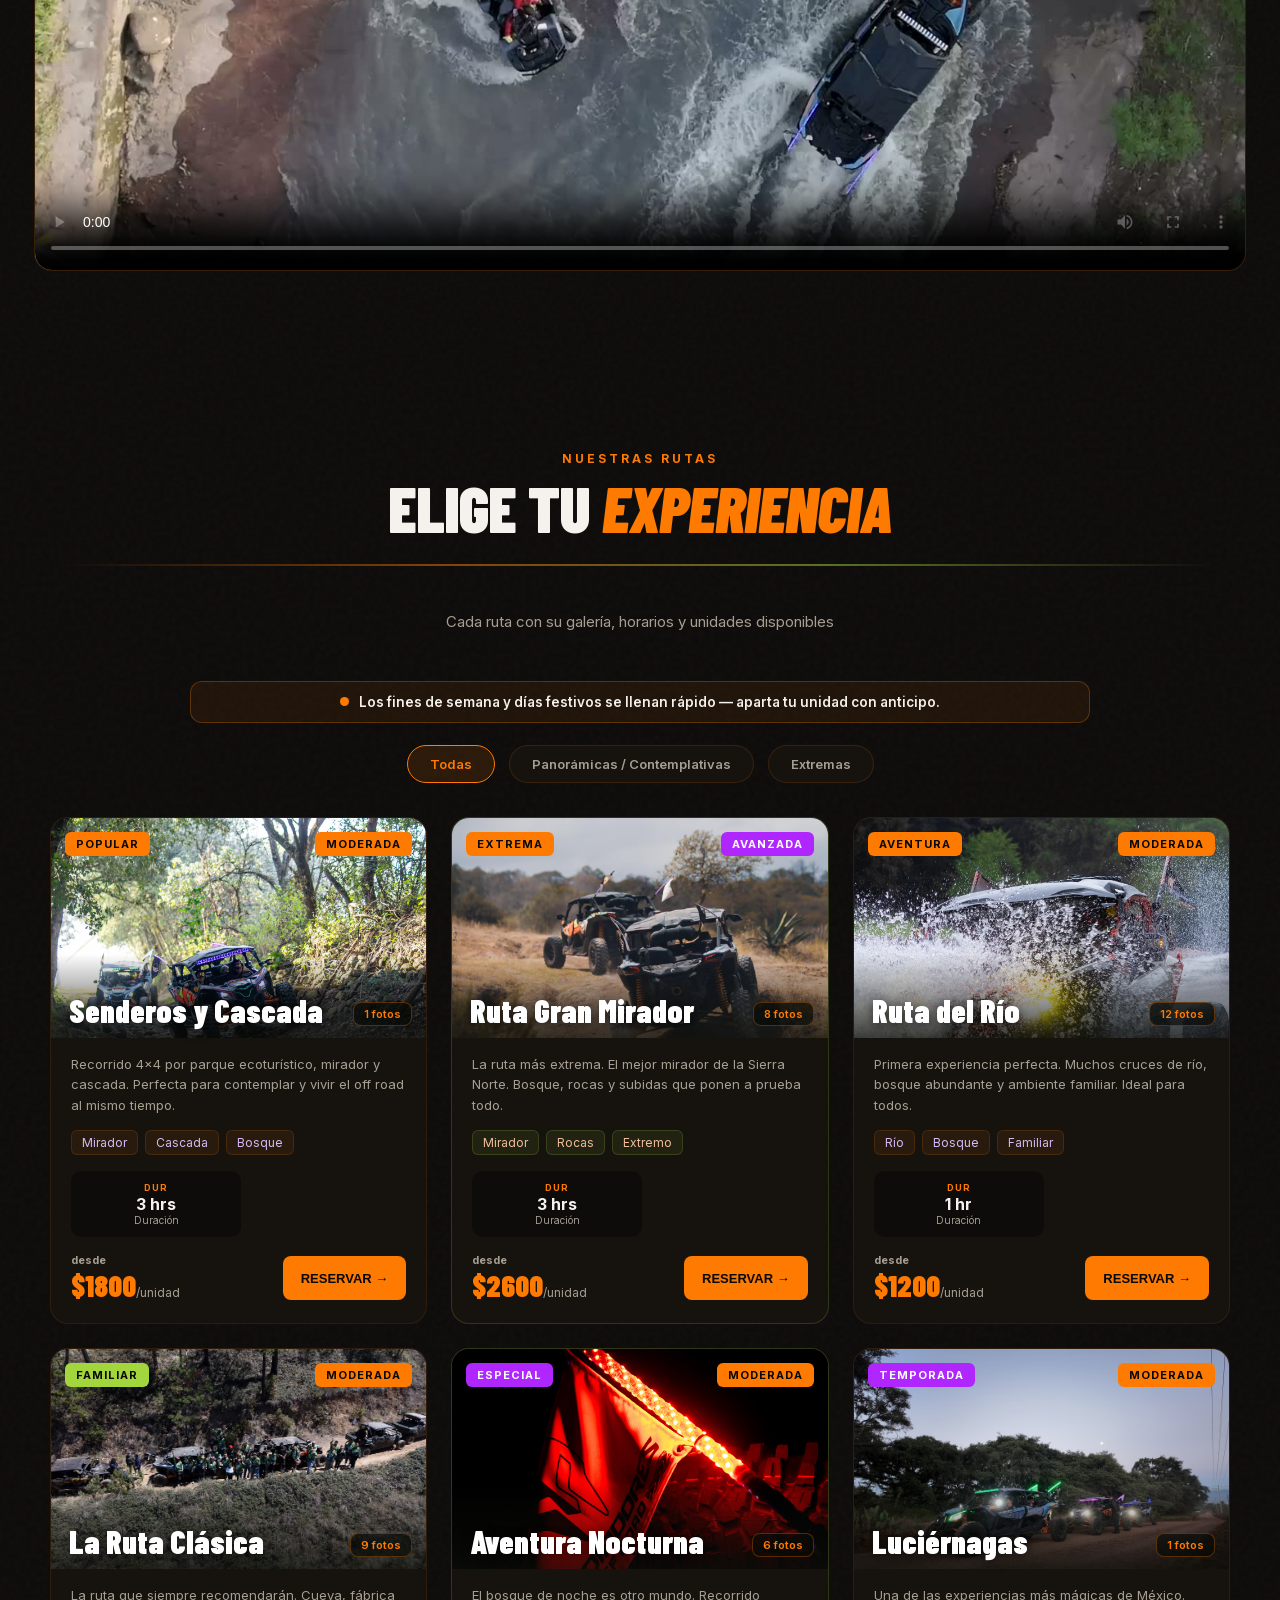
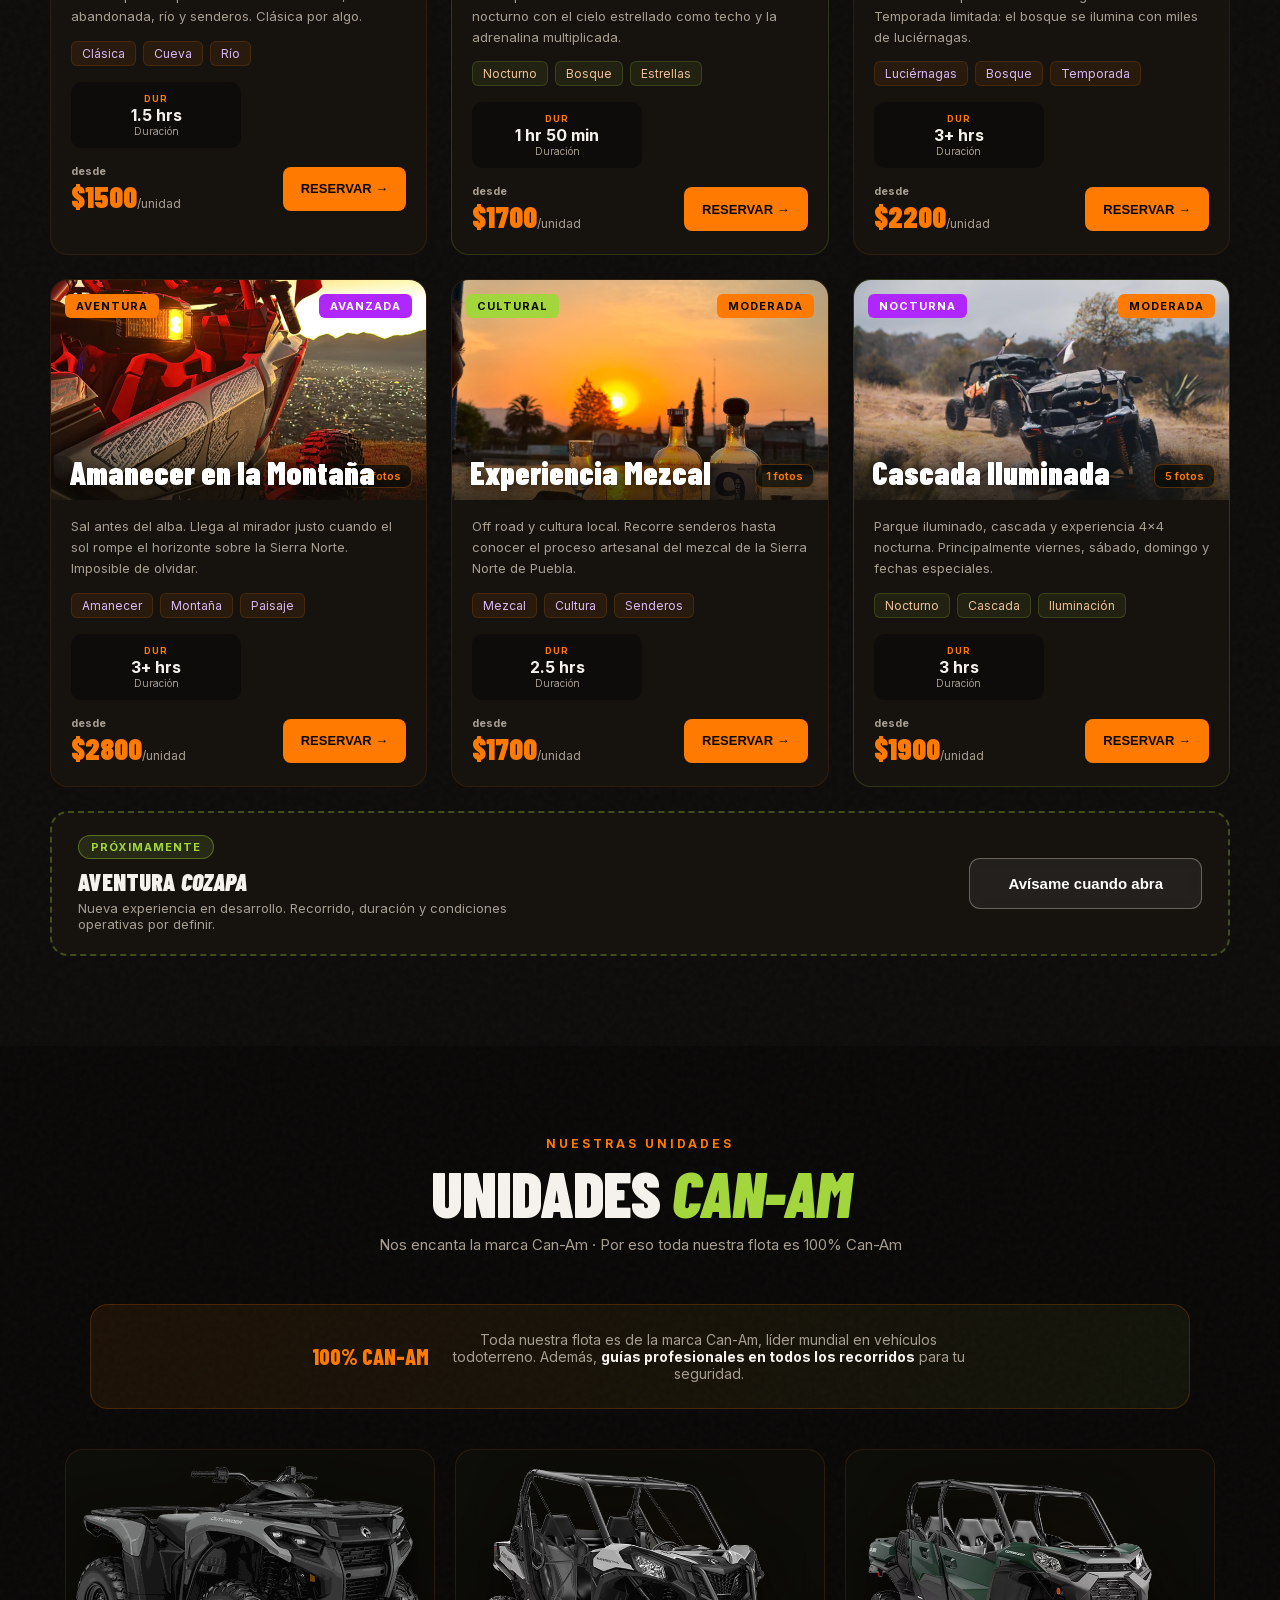
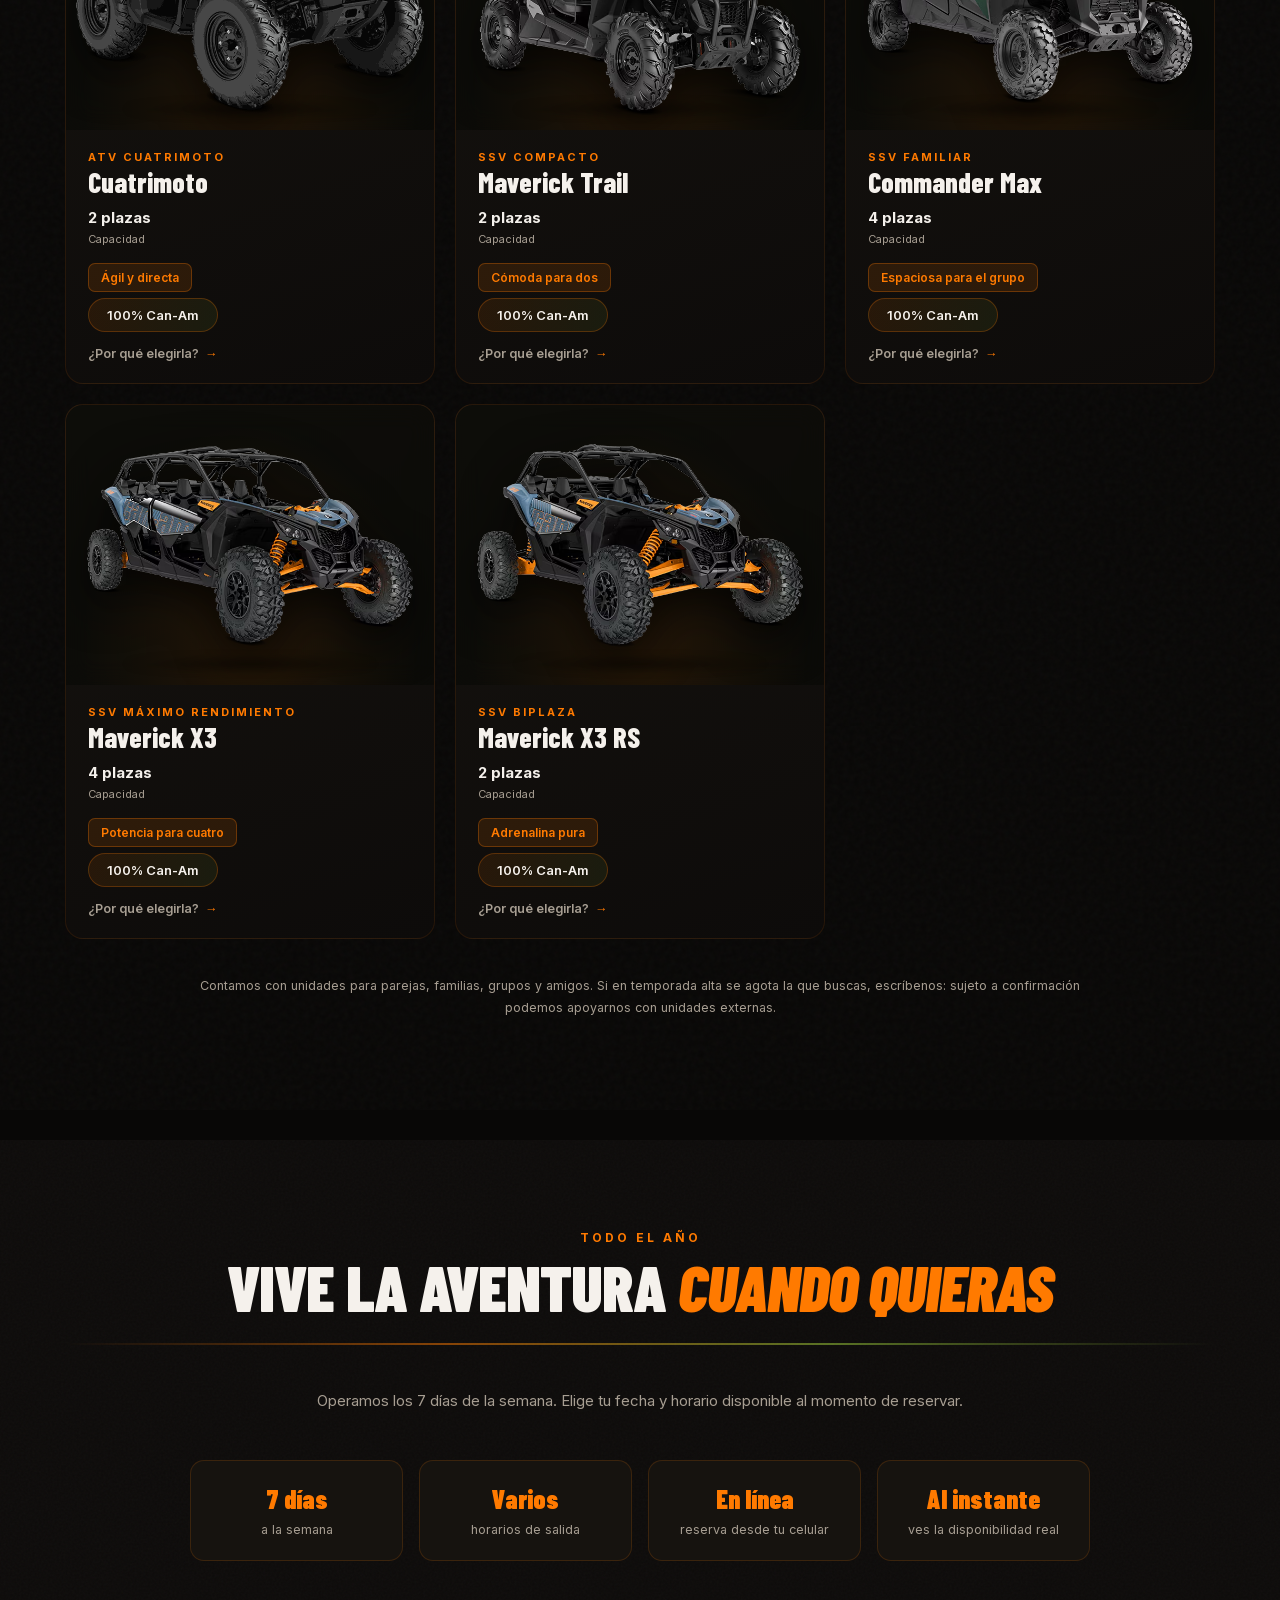
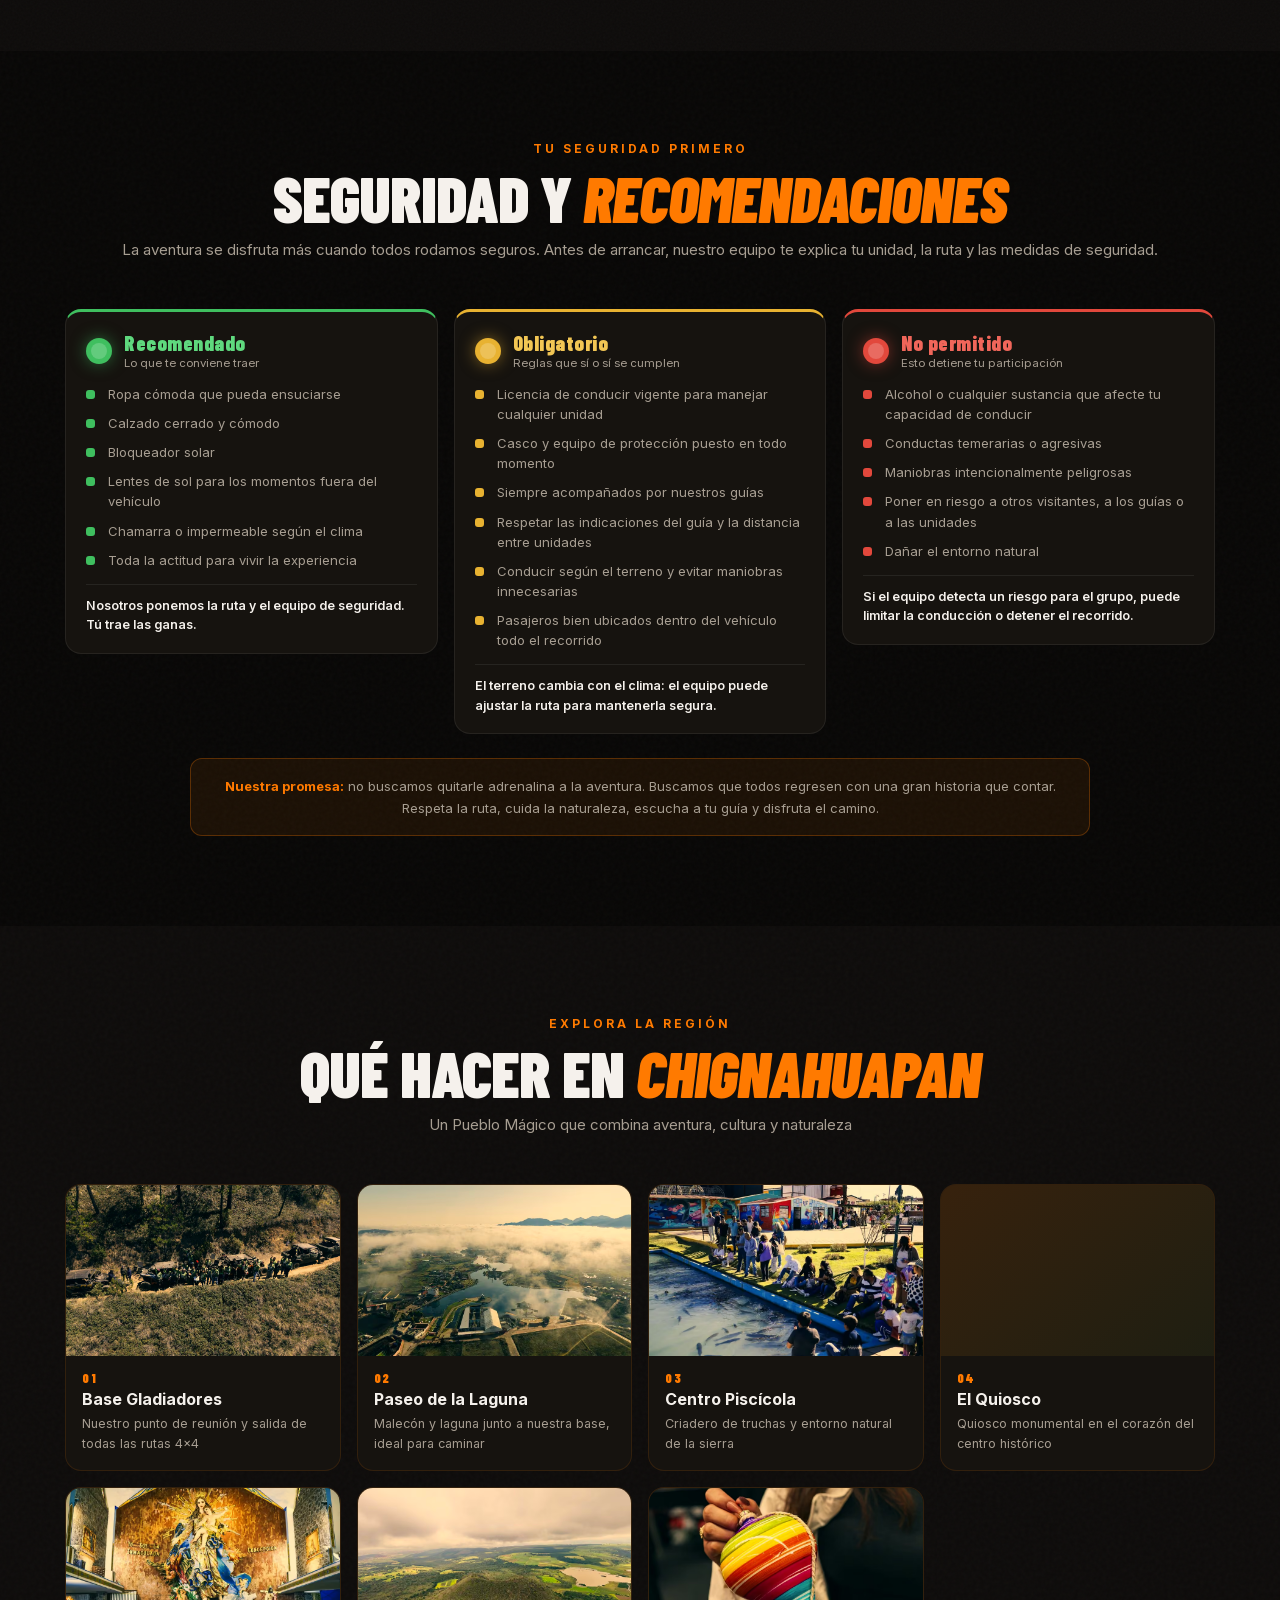
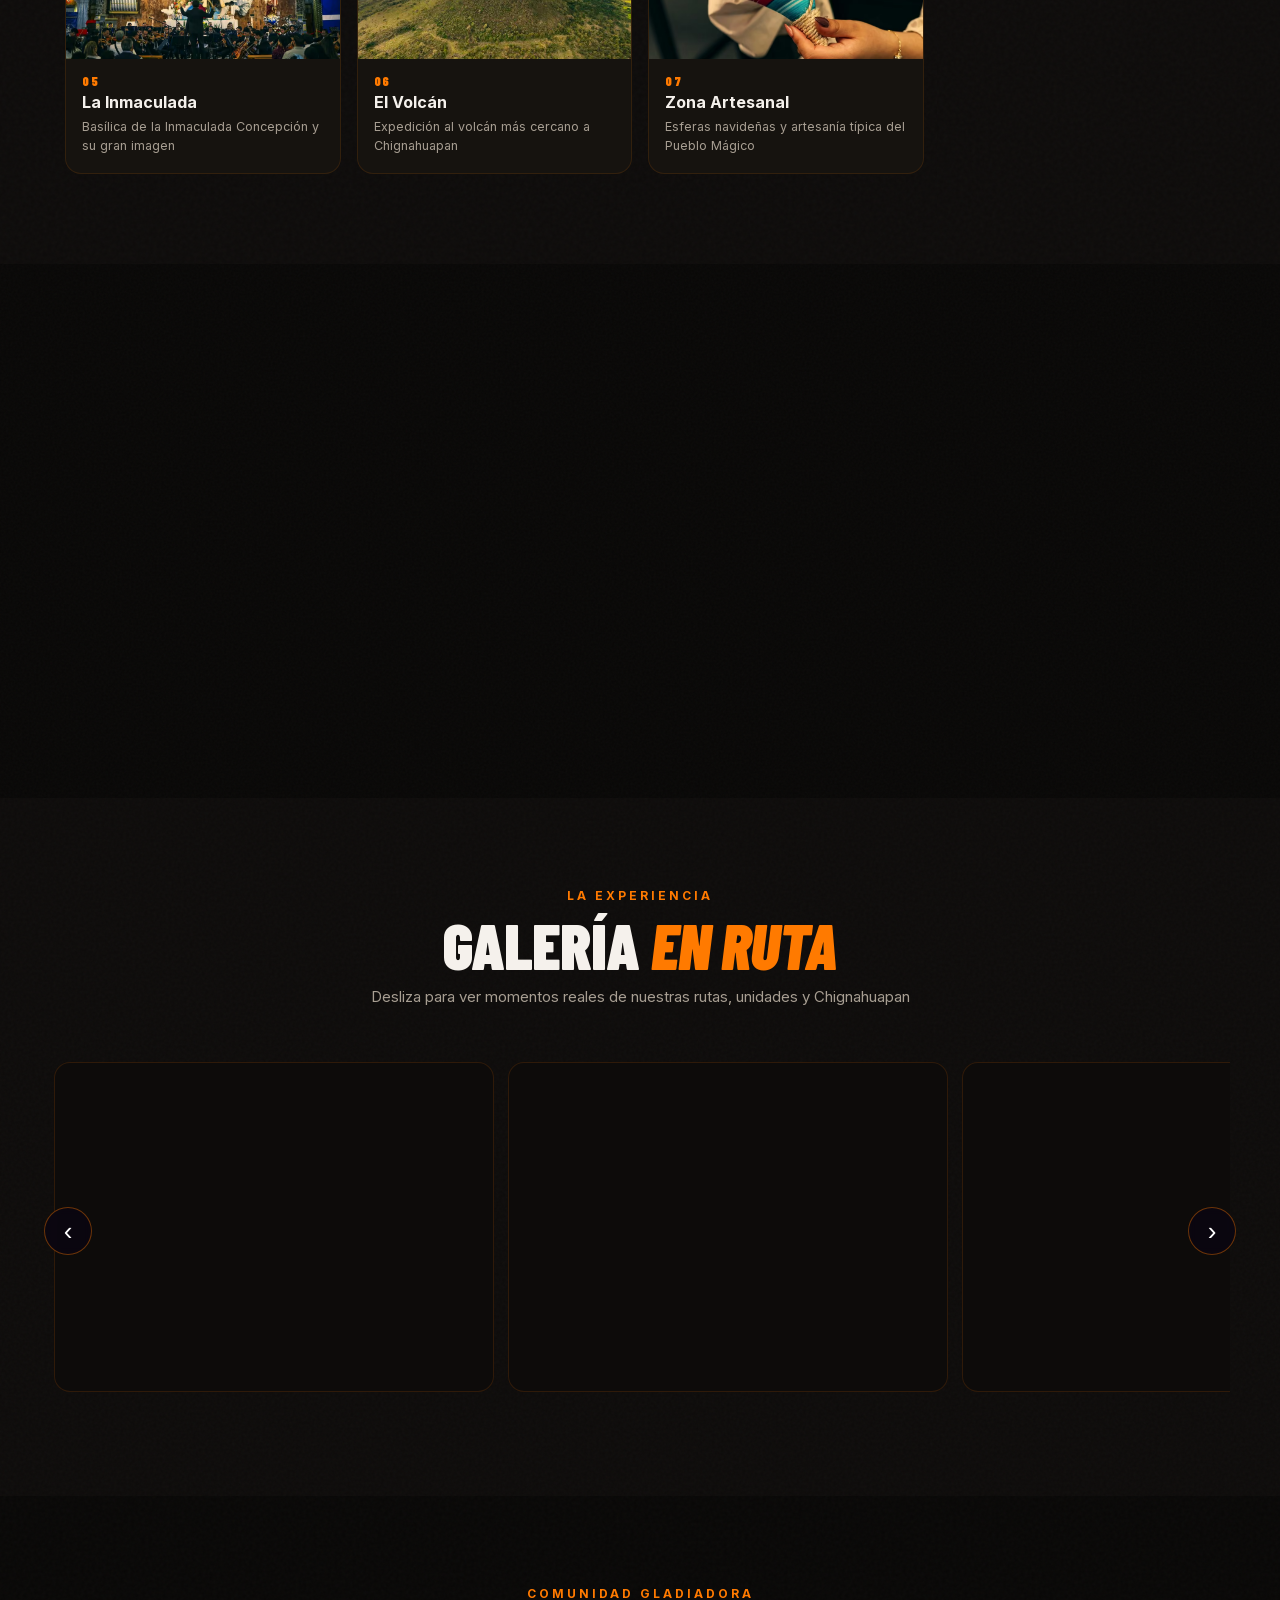
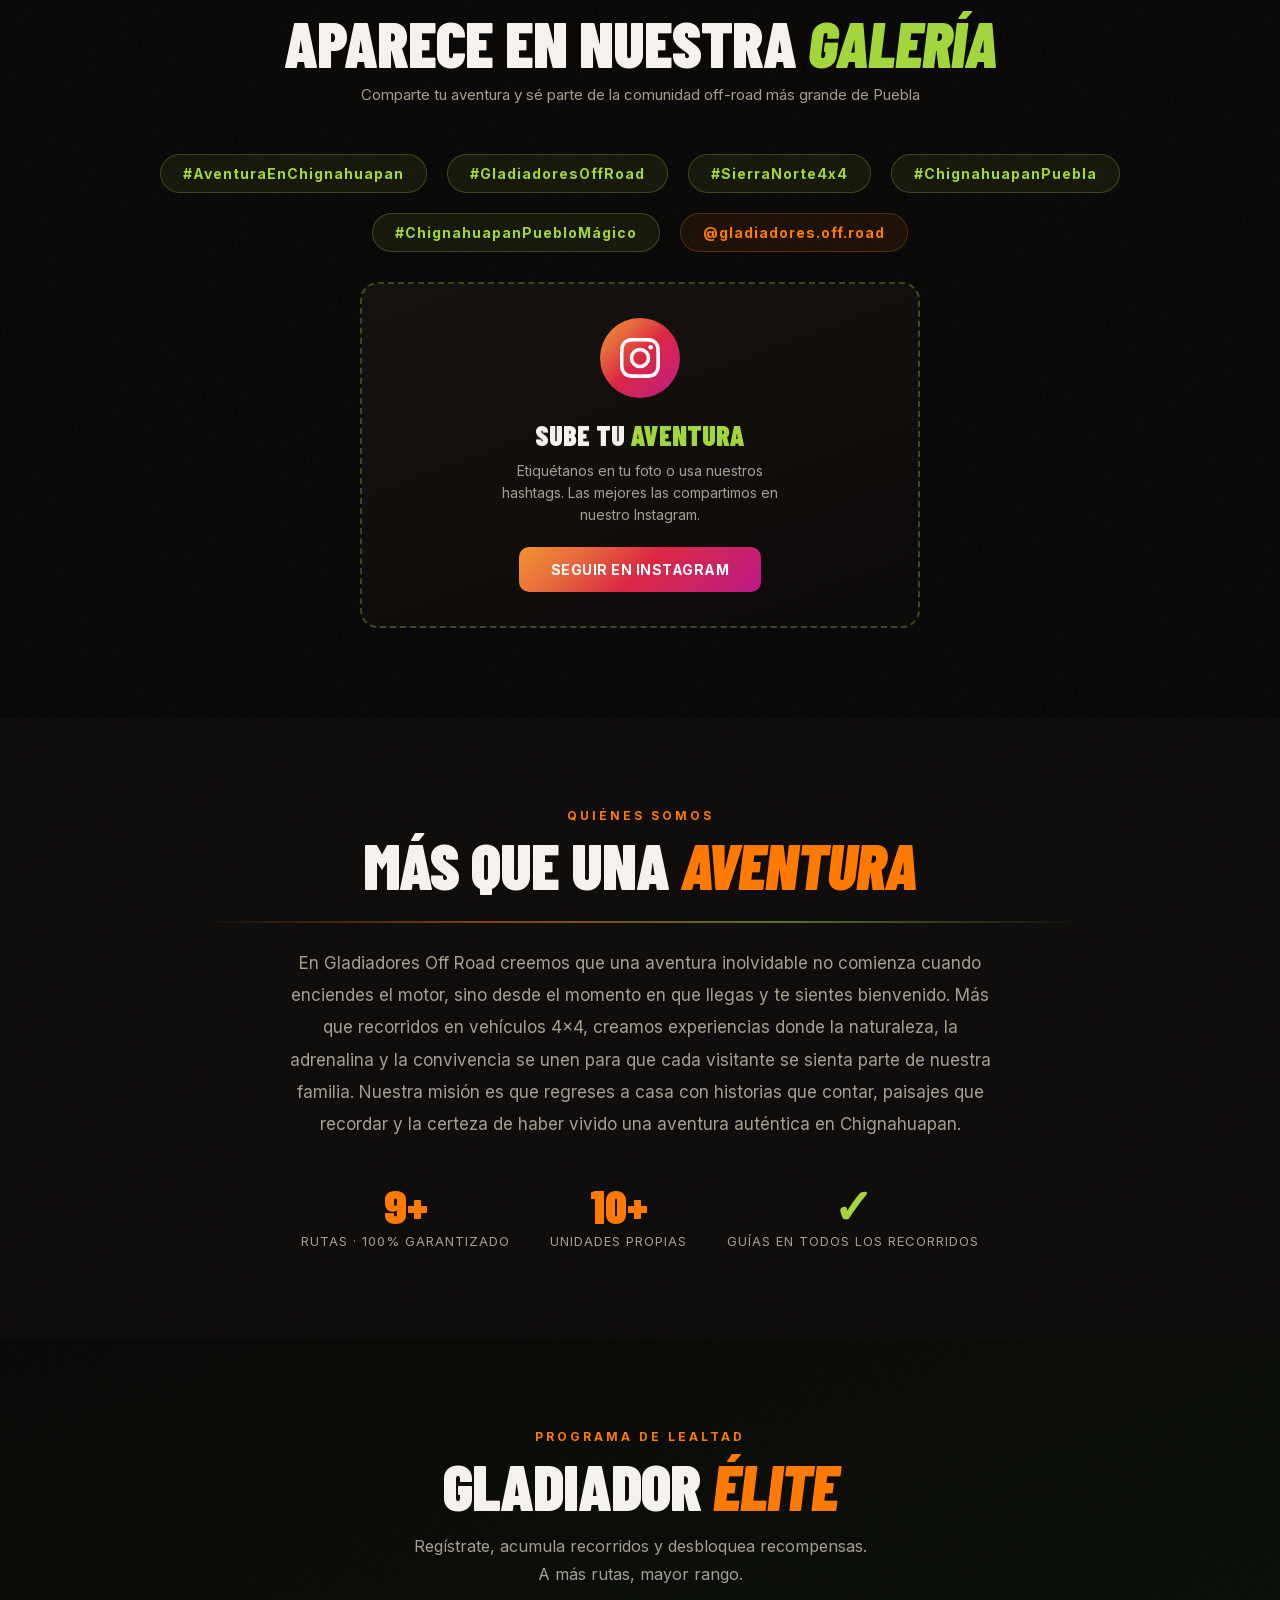
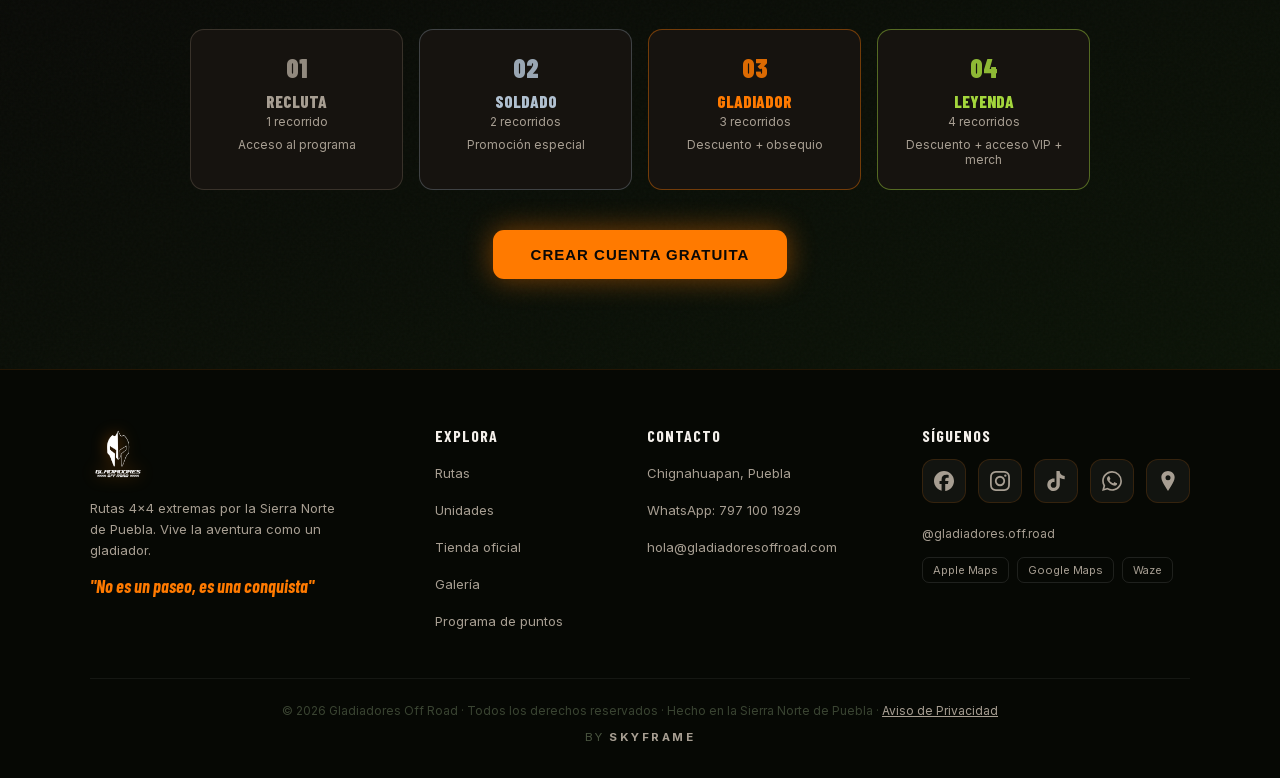
==== commit aee0c157: "Fuera el filtro de color de las 55 fotos del sitio El grado "neutral" que se aplicó en su momento no" ====
--- a/index.html
+++ b/index.html
@@ -143,7 +143,7 @@
 <link rel="preload" as="image" href="img/i2.avif" type="image/avif" fetchpriority="high"/>
 <link rel="preload" as="font" type="font/woff2" href="fonts/inter-var-latin.woff2" crossorigin/>
 <link rel="preload" as="font" type="font/woff2" href="fonts/barlow-condensed-900-latin.woff2" crossorigin/>
-<link rel="stylesheet" href="css/estilos.css?v=19"></head><body>
+<link rel="stylesheet" href="css/estilos.css?v=20"></head><body>
 <div id="scroll-progress"></div>
 <canvas id="dust-canvas"></canvas>
 <!-- LOADER -->
@@ -546,4 +546,4 @@
 <!-- CART -->
 <div class="cart-ovl" id="cart-ovl"><div class="cart-bk" data-a="closeCart"></div><div class="cart-drw"><div class="cart-hd"><div class="cart-tit">Carrito</div><button class="cart-x" data-a="closeCart">✕</button></div><div class="cart-its" id="cart-its"></div><div class="cart-ft" id="cart-ft"></div></div></div>
 <script src="js/qrcode.min.js"></script>
-<script src="js/app.js?v=19"></script></body></html>+<script src="js/app.js?v=20"></script></body></html>
--- a/css/estilos.css
+++ b/css/estilos.css
@@ -215,12 +215,12 @@
 .place-num{font-family:'Barlow Condensed';font-size:13px;font-weight:900;letter-spacing:1.5px;color:var(--fire);display:block;margin-bottom:3px;}
 .place-body b{display:block;font-size:16px;margin-bottom:5px;line-height:1.25;}
 .place-body small{color:var(--muted);font-size:12.5px;line-height:1.55;display:block;}
-.pf-base{background-image:url(../img/lugares/base-n.avif)}
-.pf-laguna{background-image:url(../img/lugares/laguna-n.avif)}
-.pf-piscicola{background-image:url(../img/lugares/piscicola-n.avif)}
-.pf-inmaculada{background-image:url(../img/lugares/inmaculada-n.avif)}
-.pf-volcan{background-image:url(../img/lugares/volcan-n.avif)}
-.pf-artesanal{background-image:url(../img/lugares/artesanal-n.avif)}
+.pf-base{background-image:url(../img/lugares/base-s.avif)}
+.pf-laguna{background-image:url(../img/lugares/laguna-s.avif)}
+.pf-piscicola{background-image:url(../img/lugares/piscicola-s.avif)}
+.pf-inmaculada{background-image:url(../img/lugares/inmaculada-s.avif)}
+.pf-volcan{background-image:url(../img/lugares/volcan-s.avif)}
+.pf-artesanal{background-image:url(../img/lugares/artesanal-s.avif)}
 @media(max-width:560px){
   .chigna-places{grid-template-columns:1fr 1fr;gap:12px;}
   .place-foto{aspect-ratio:4/3;}
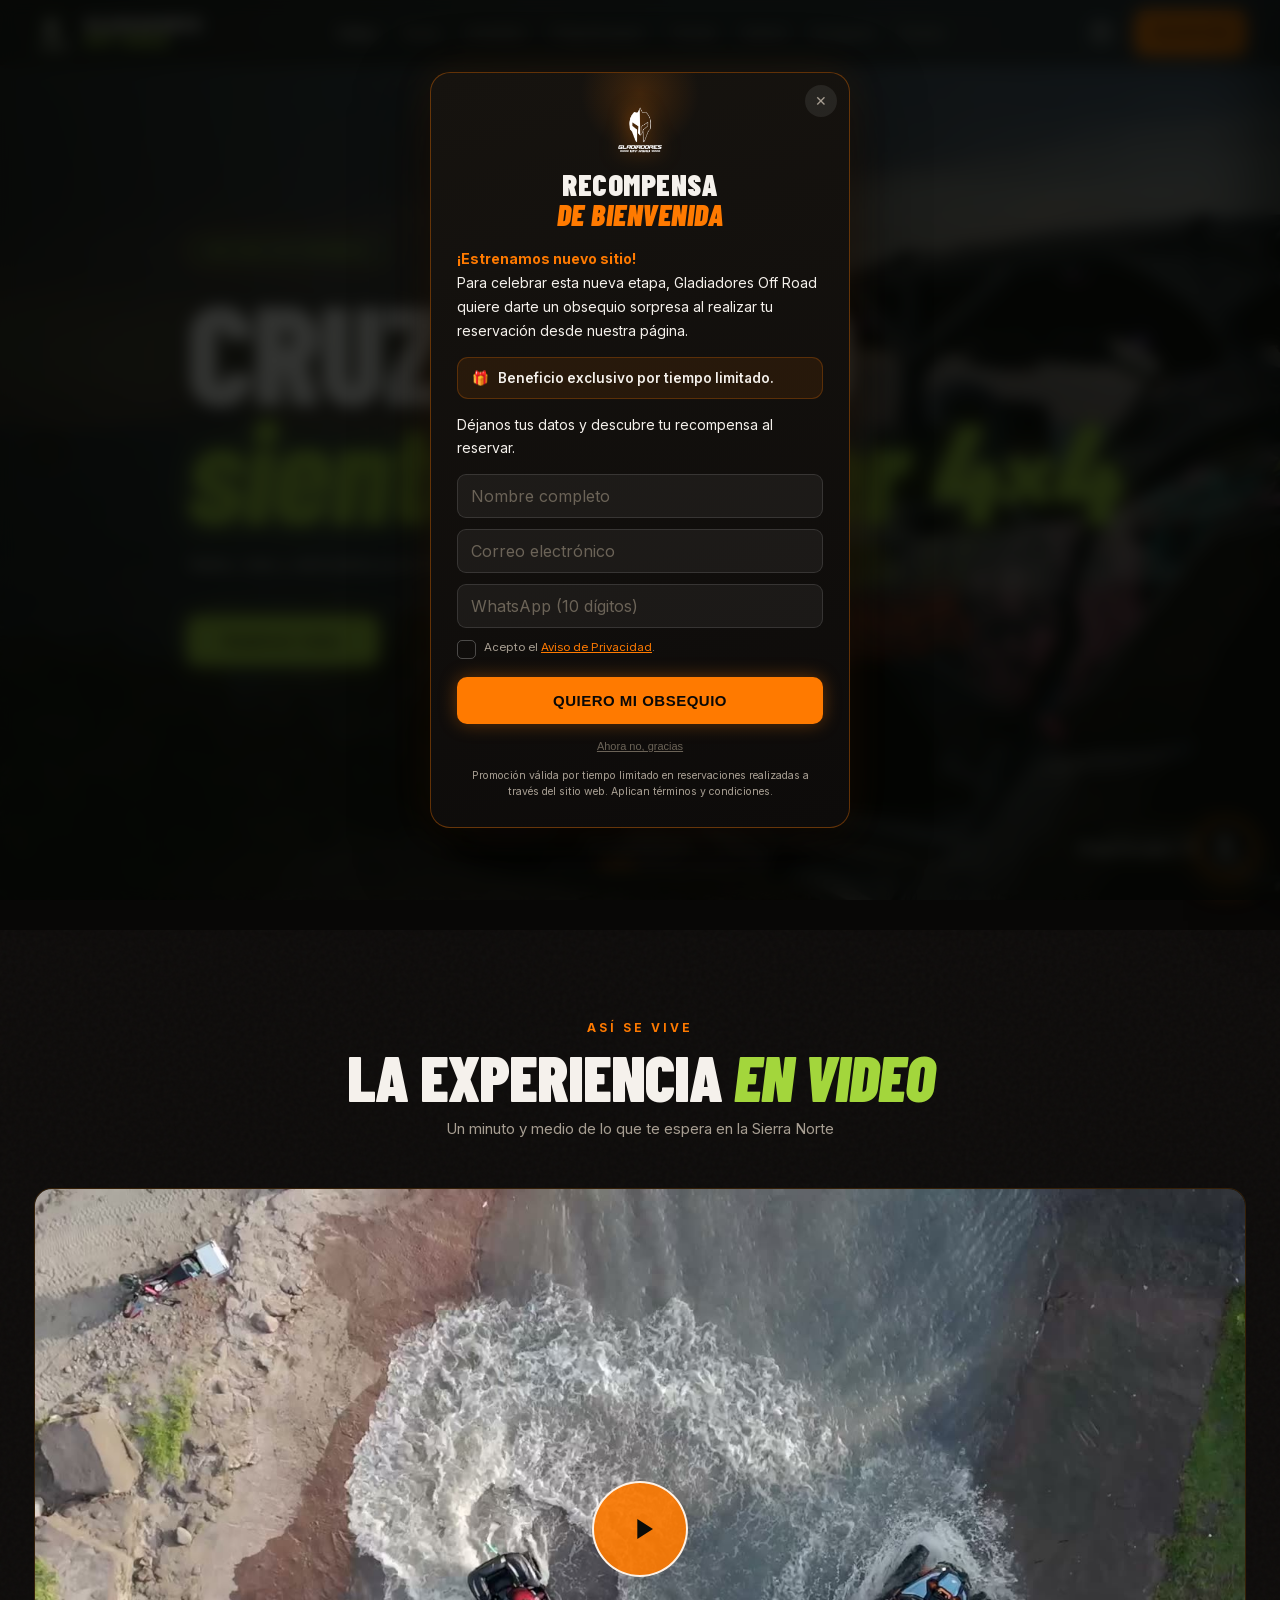
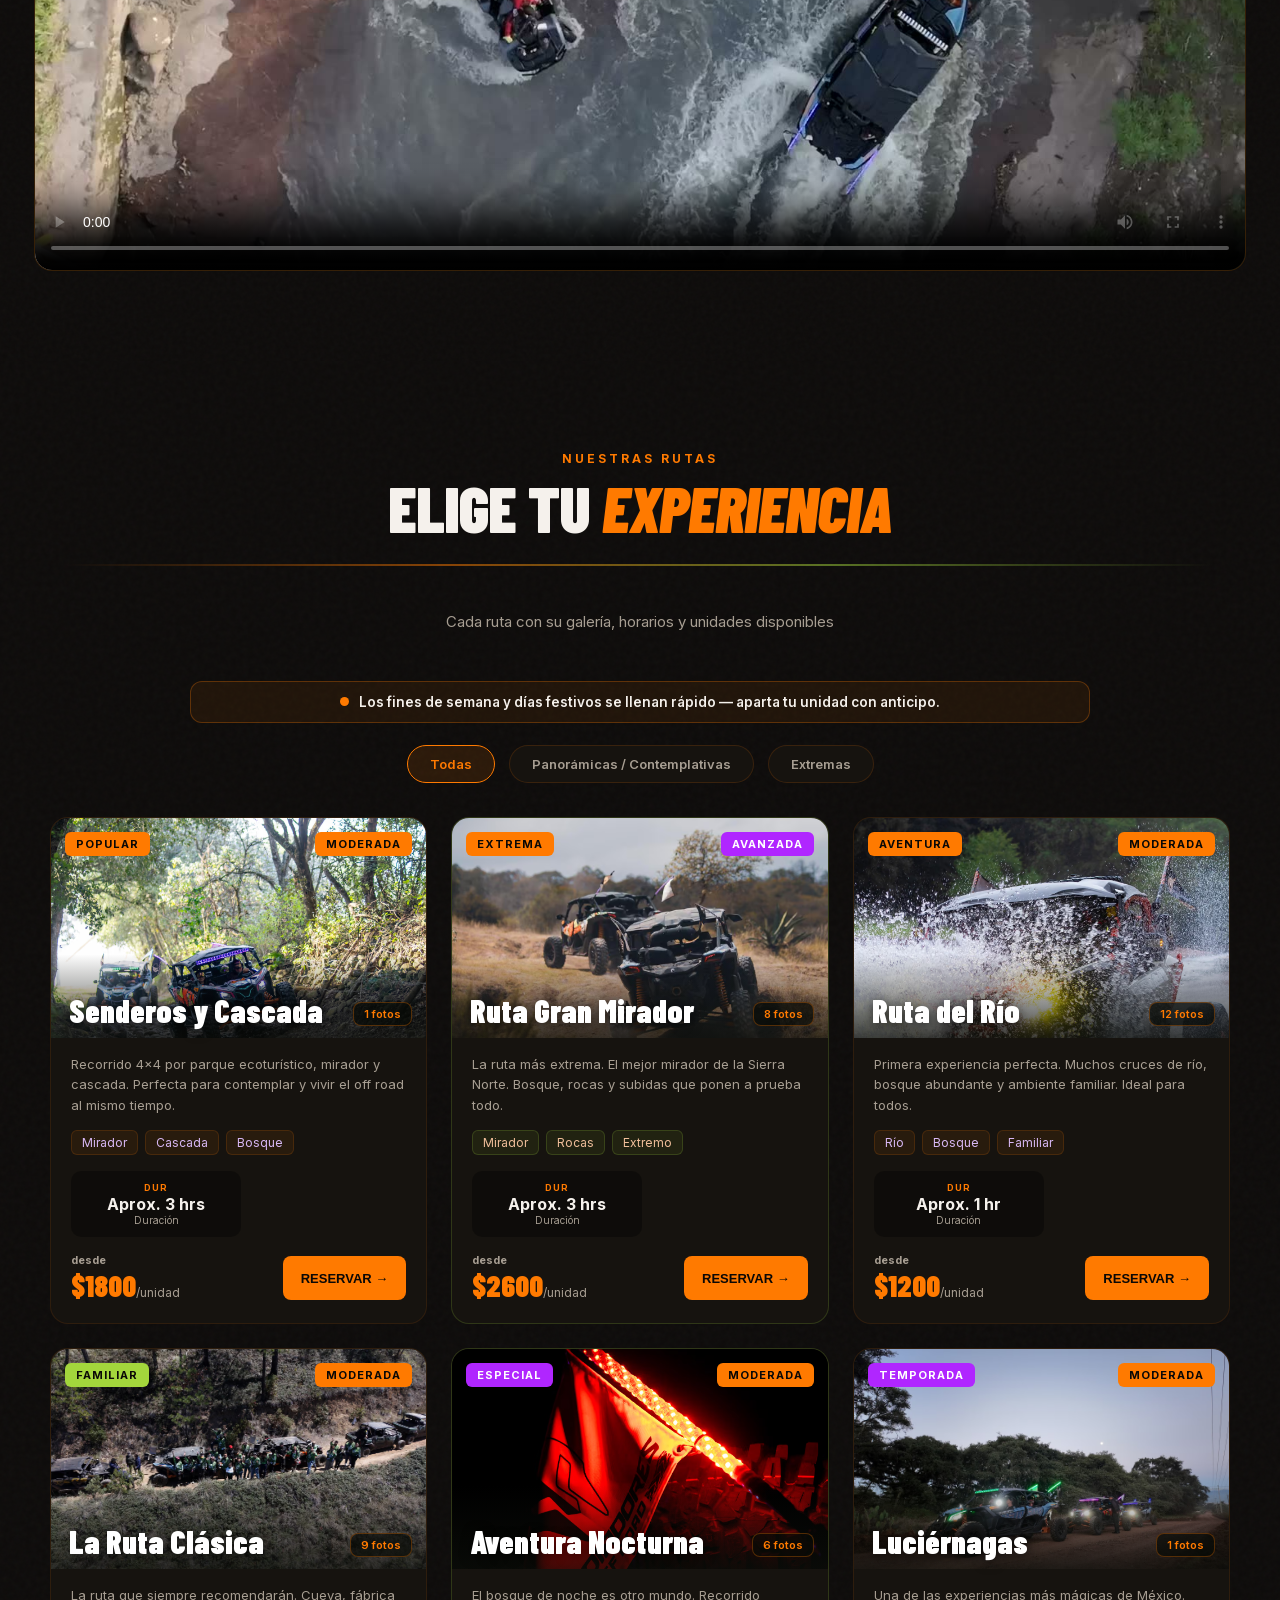
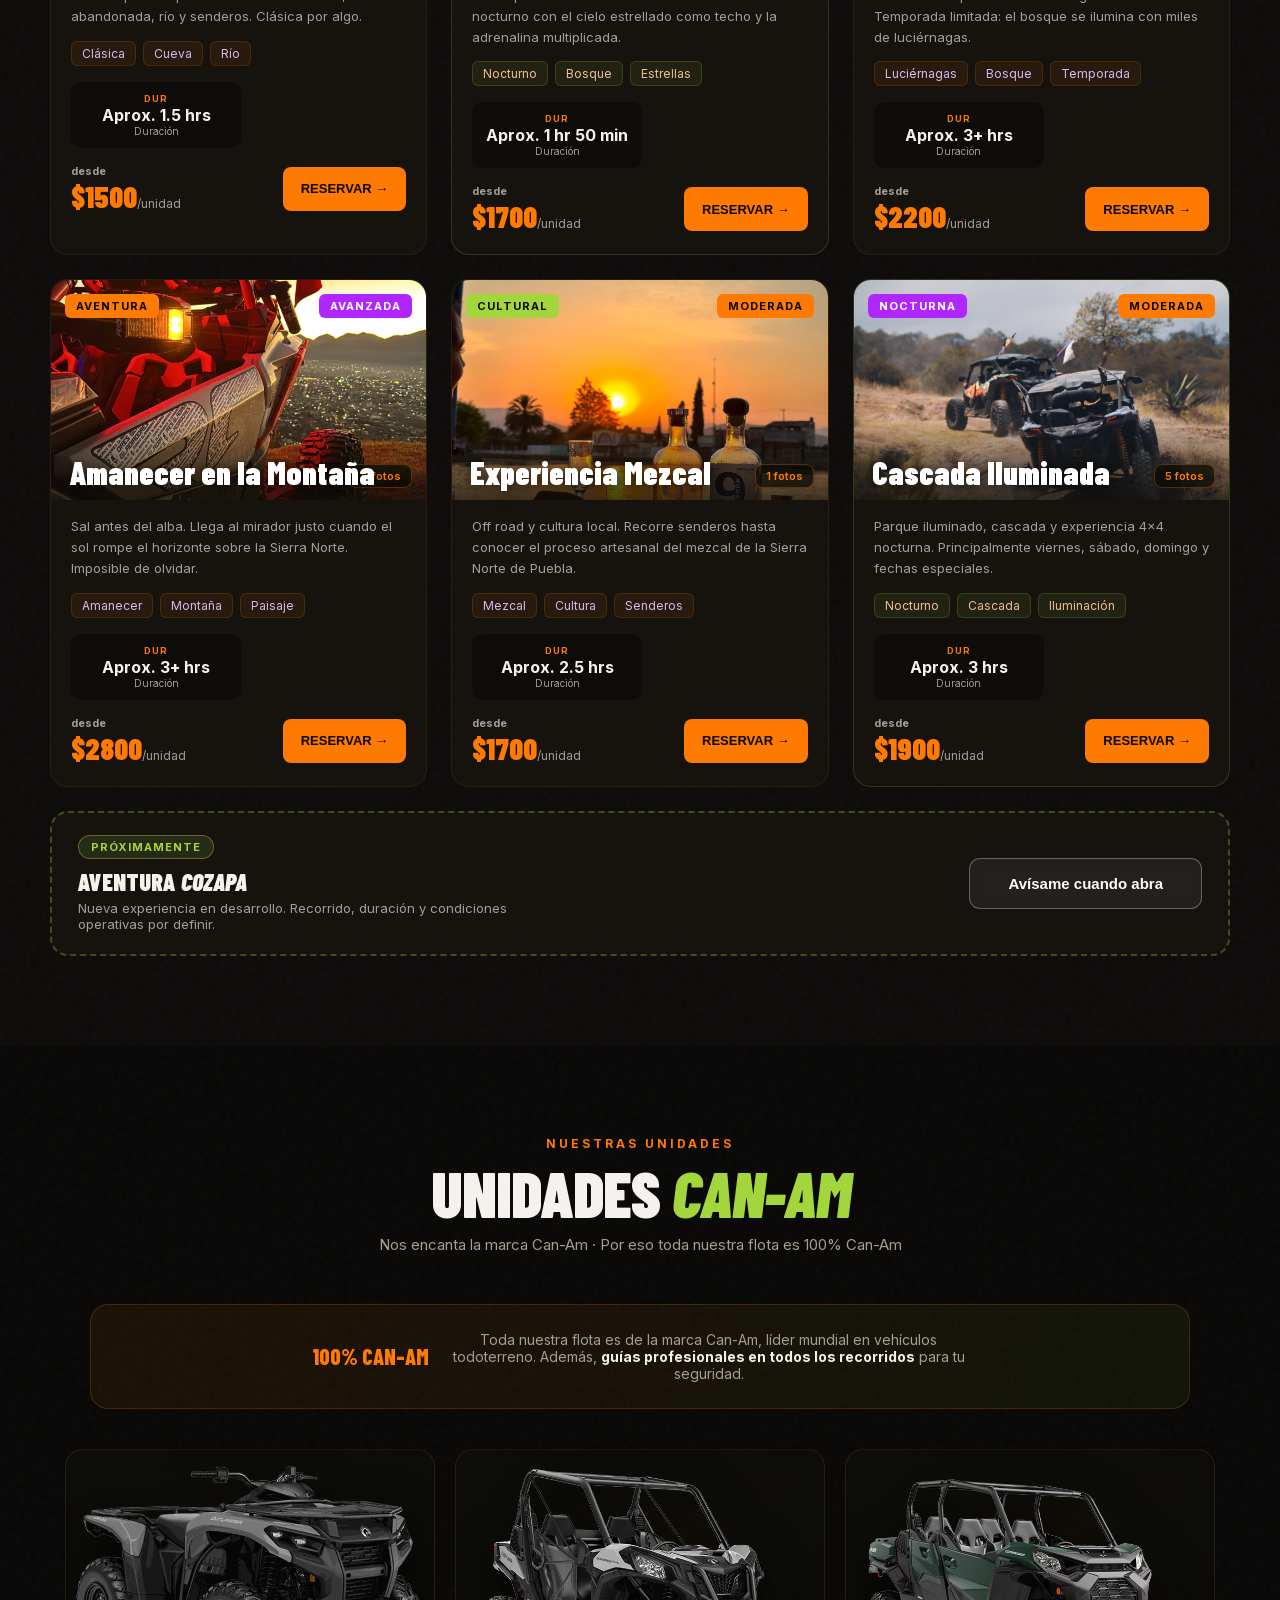
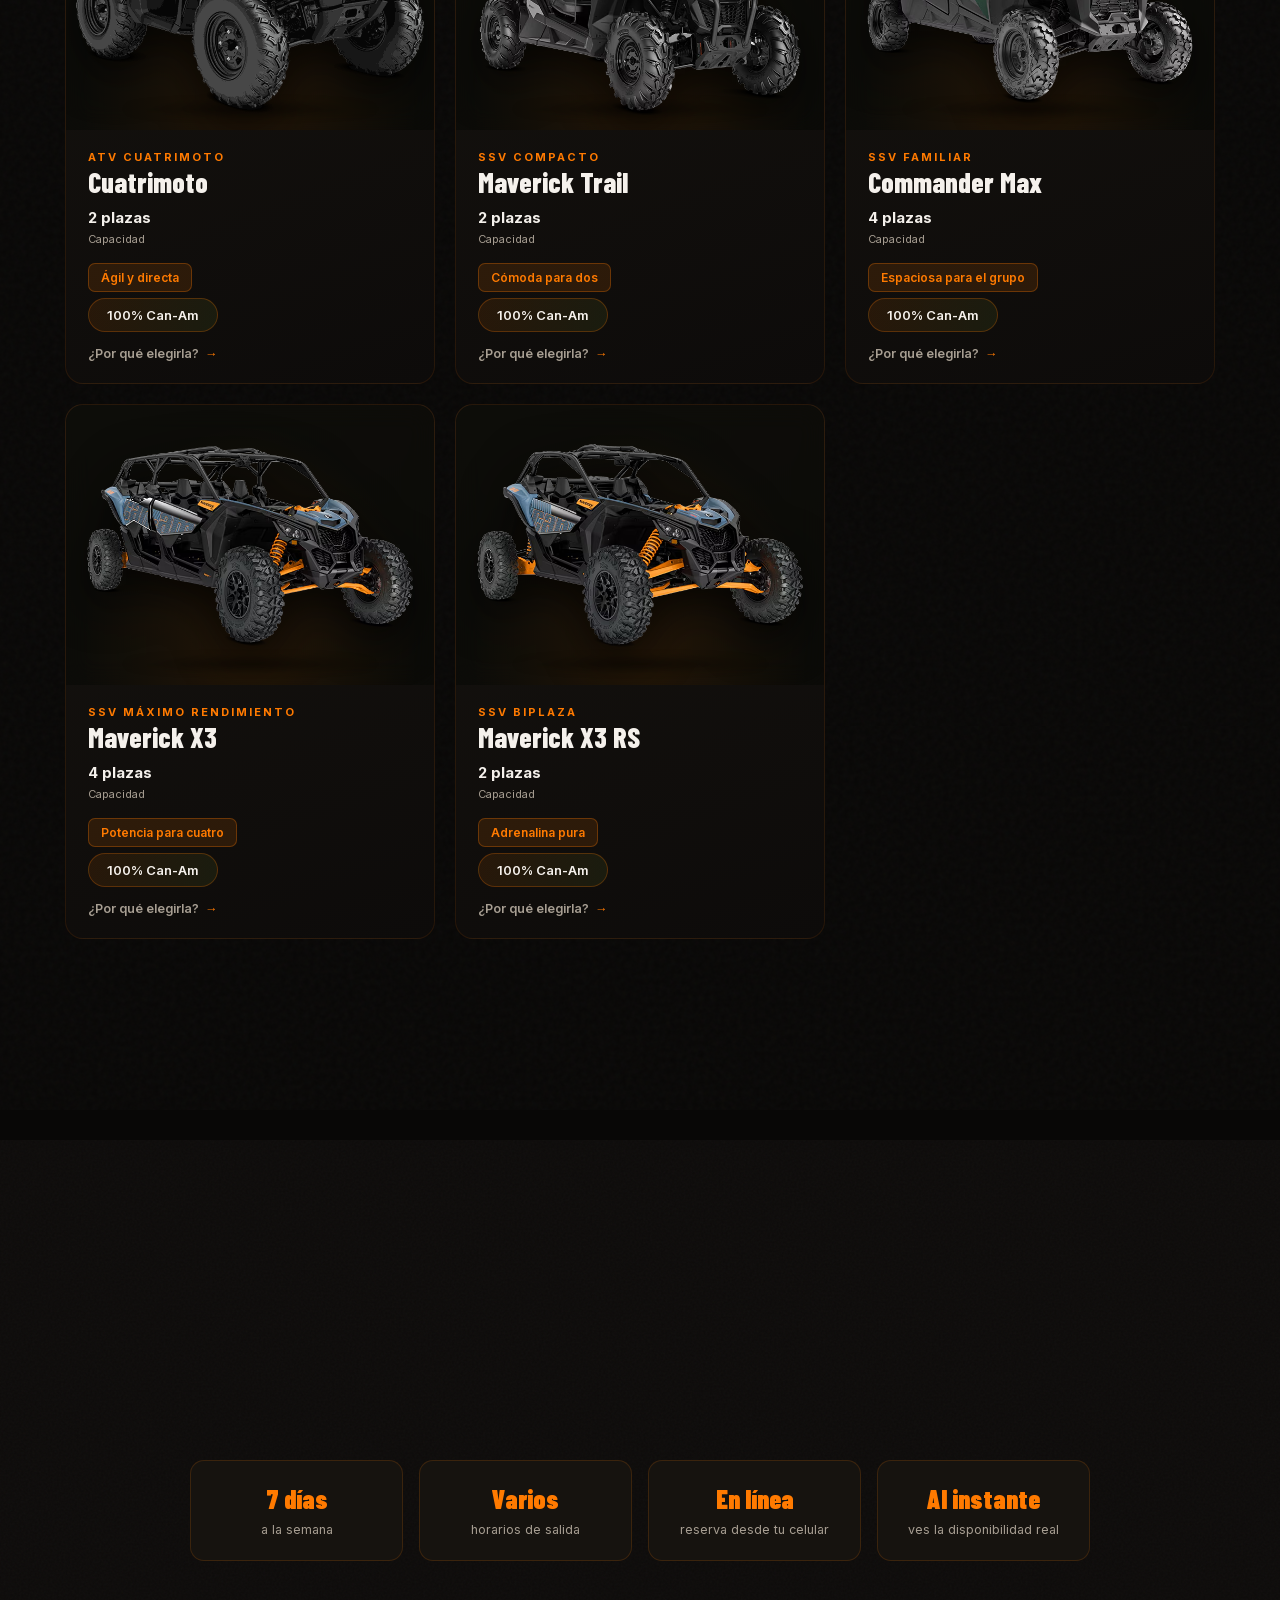
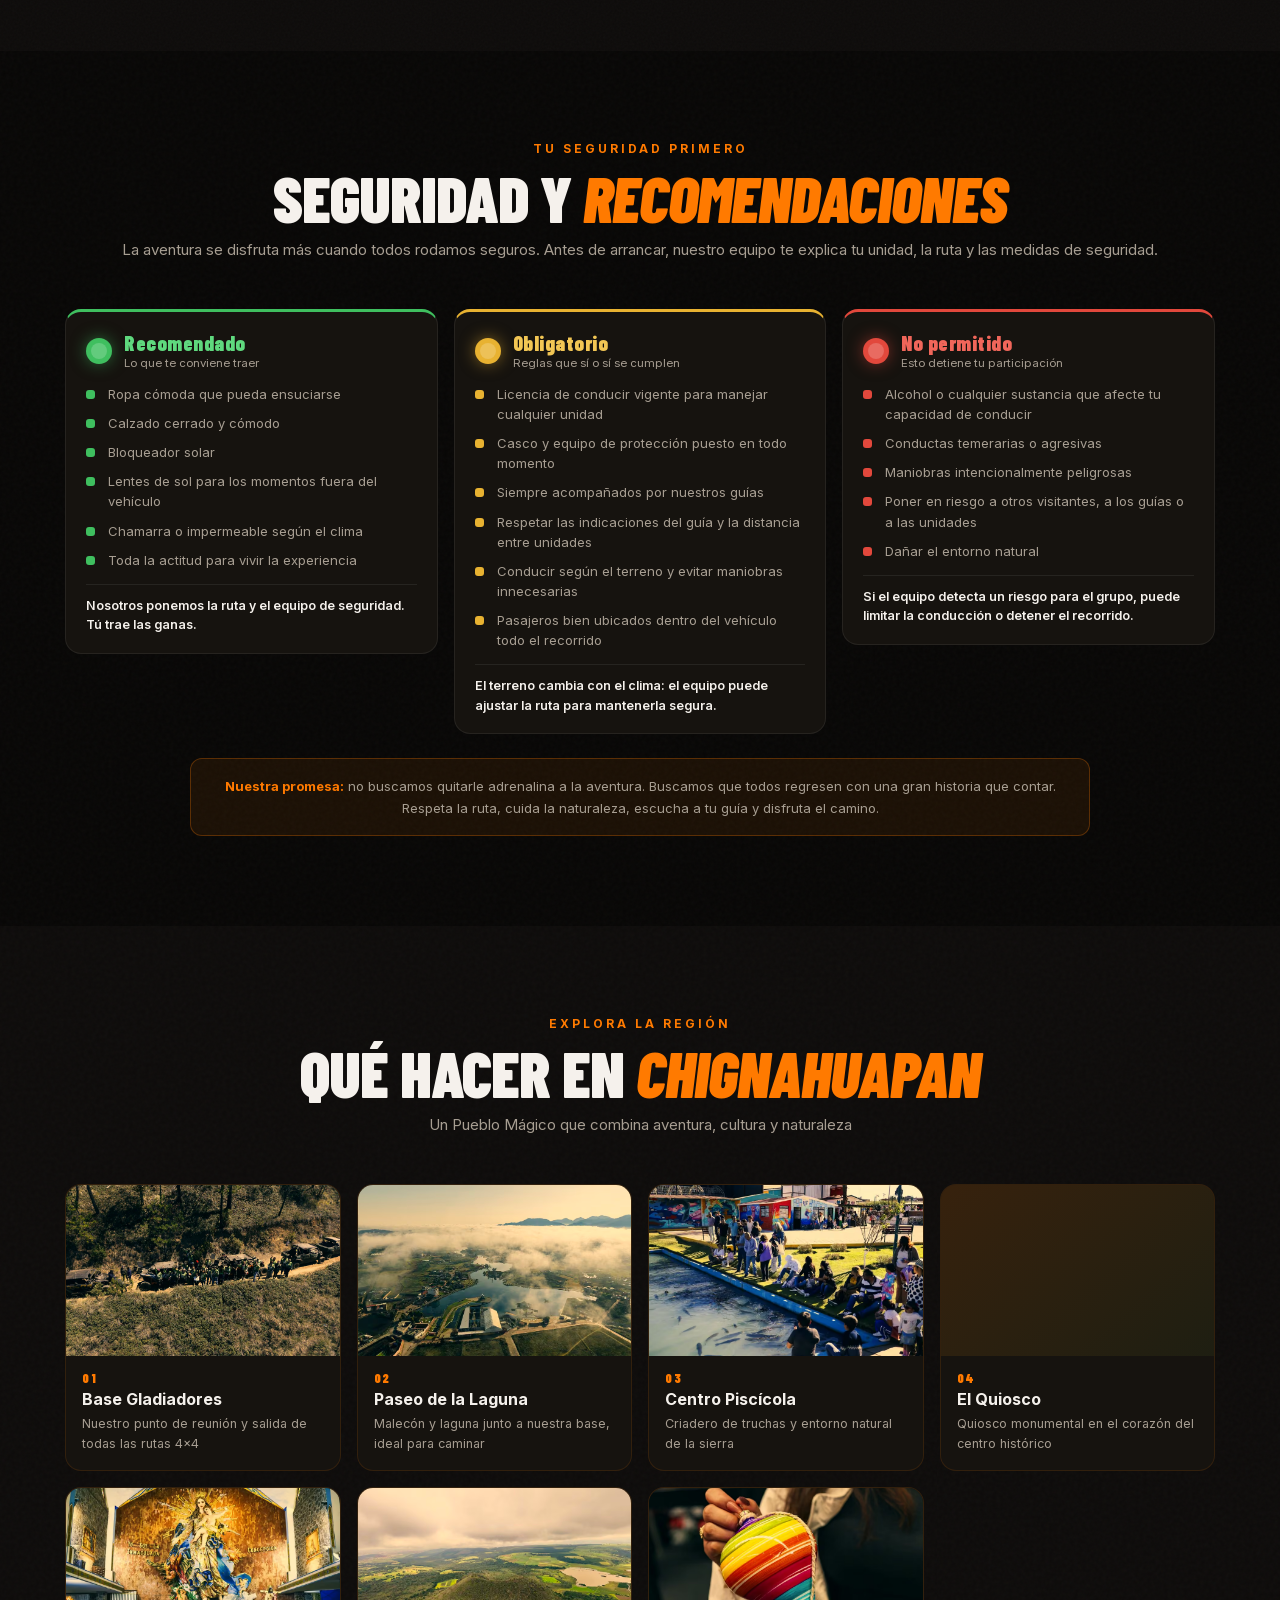
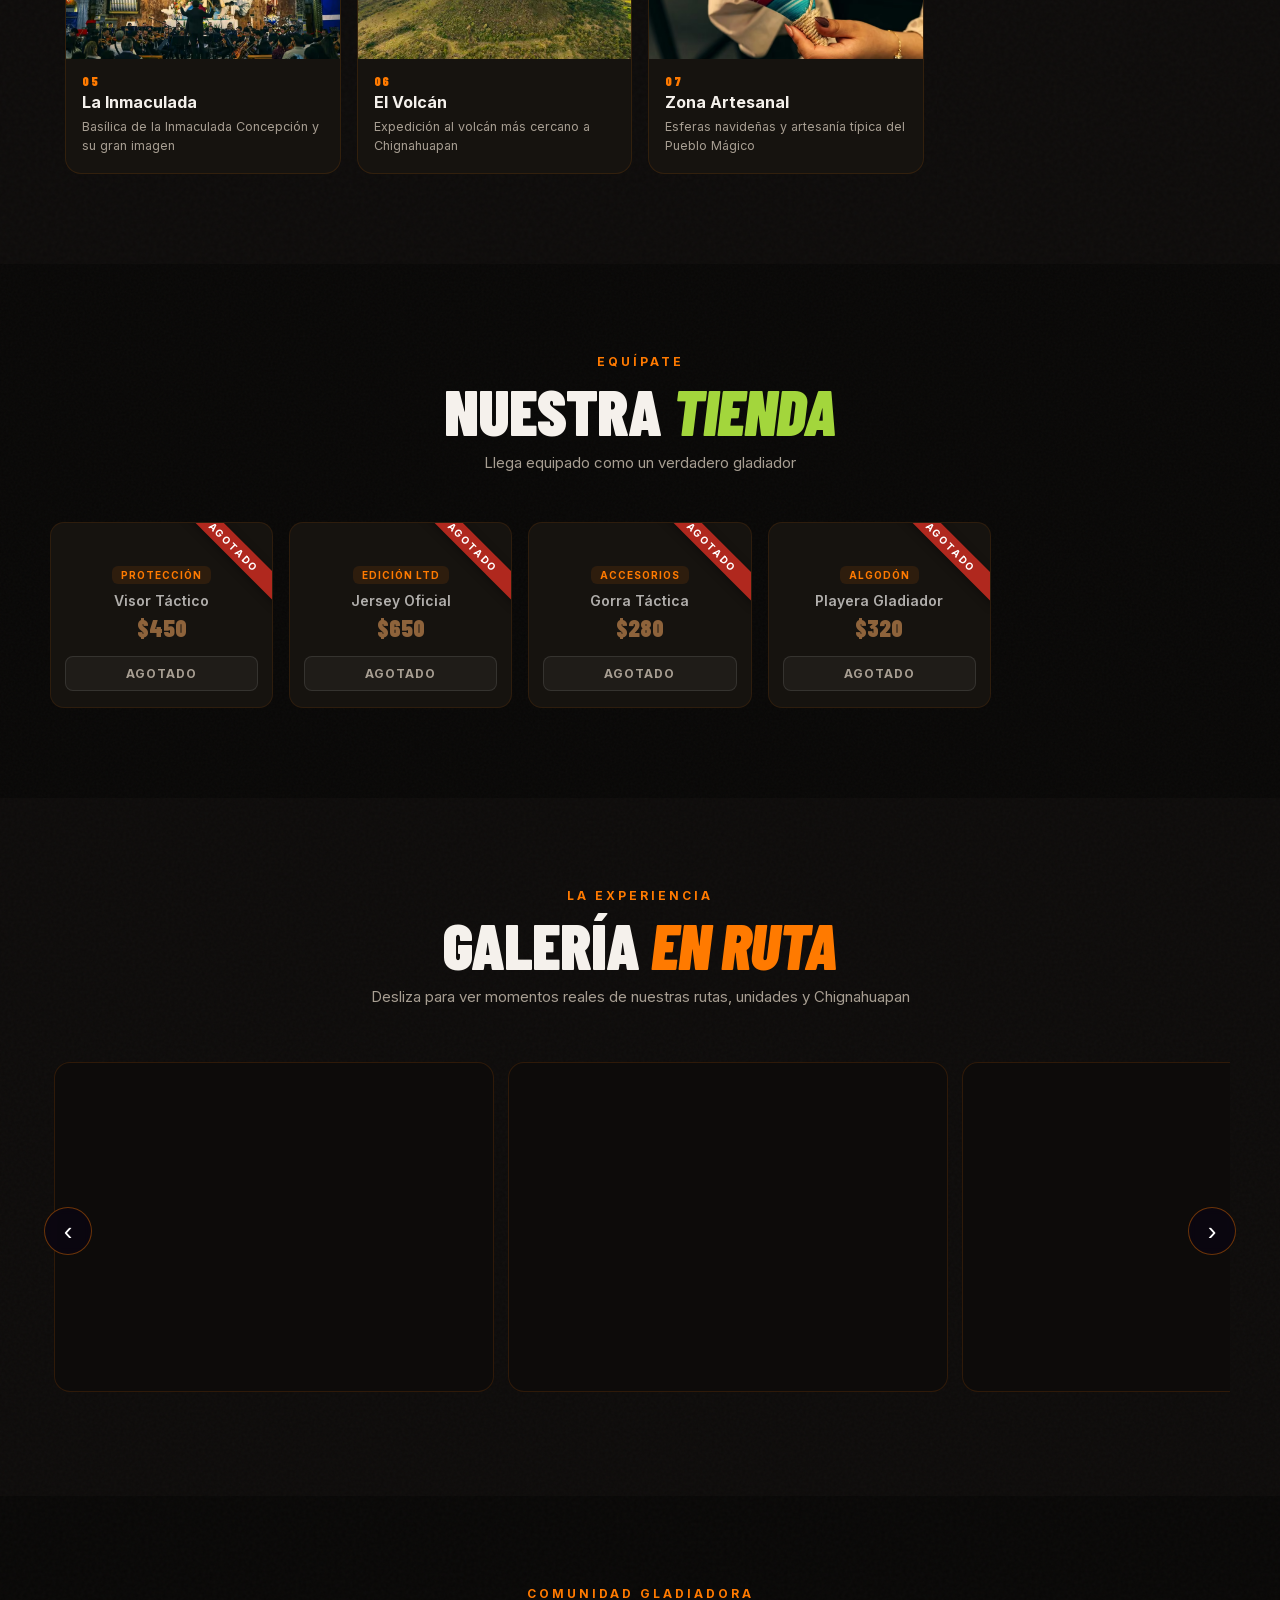
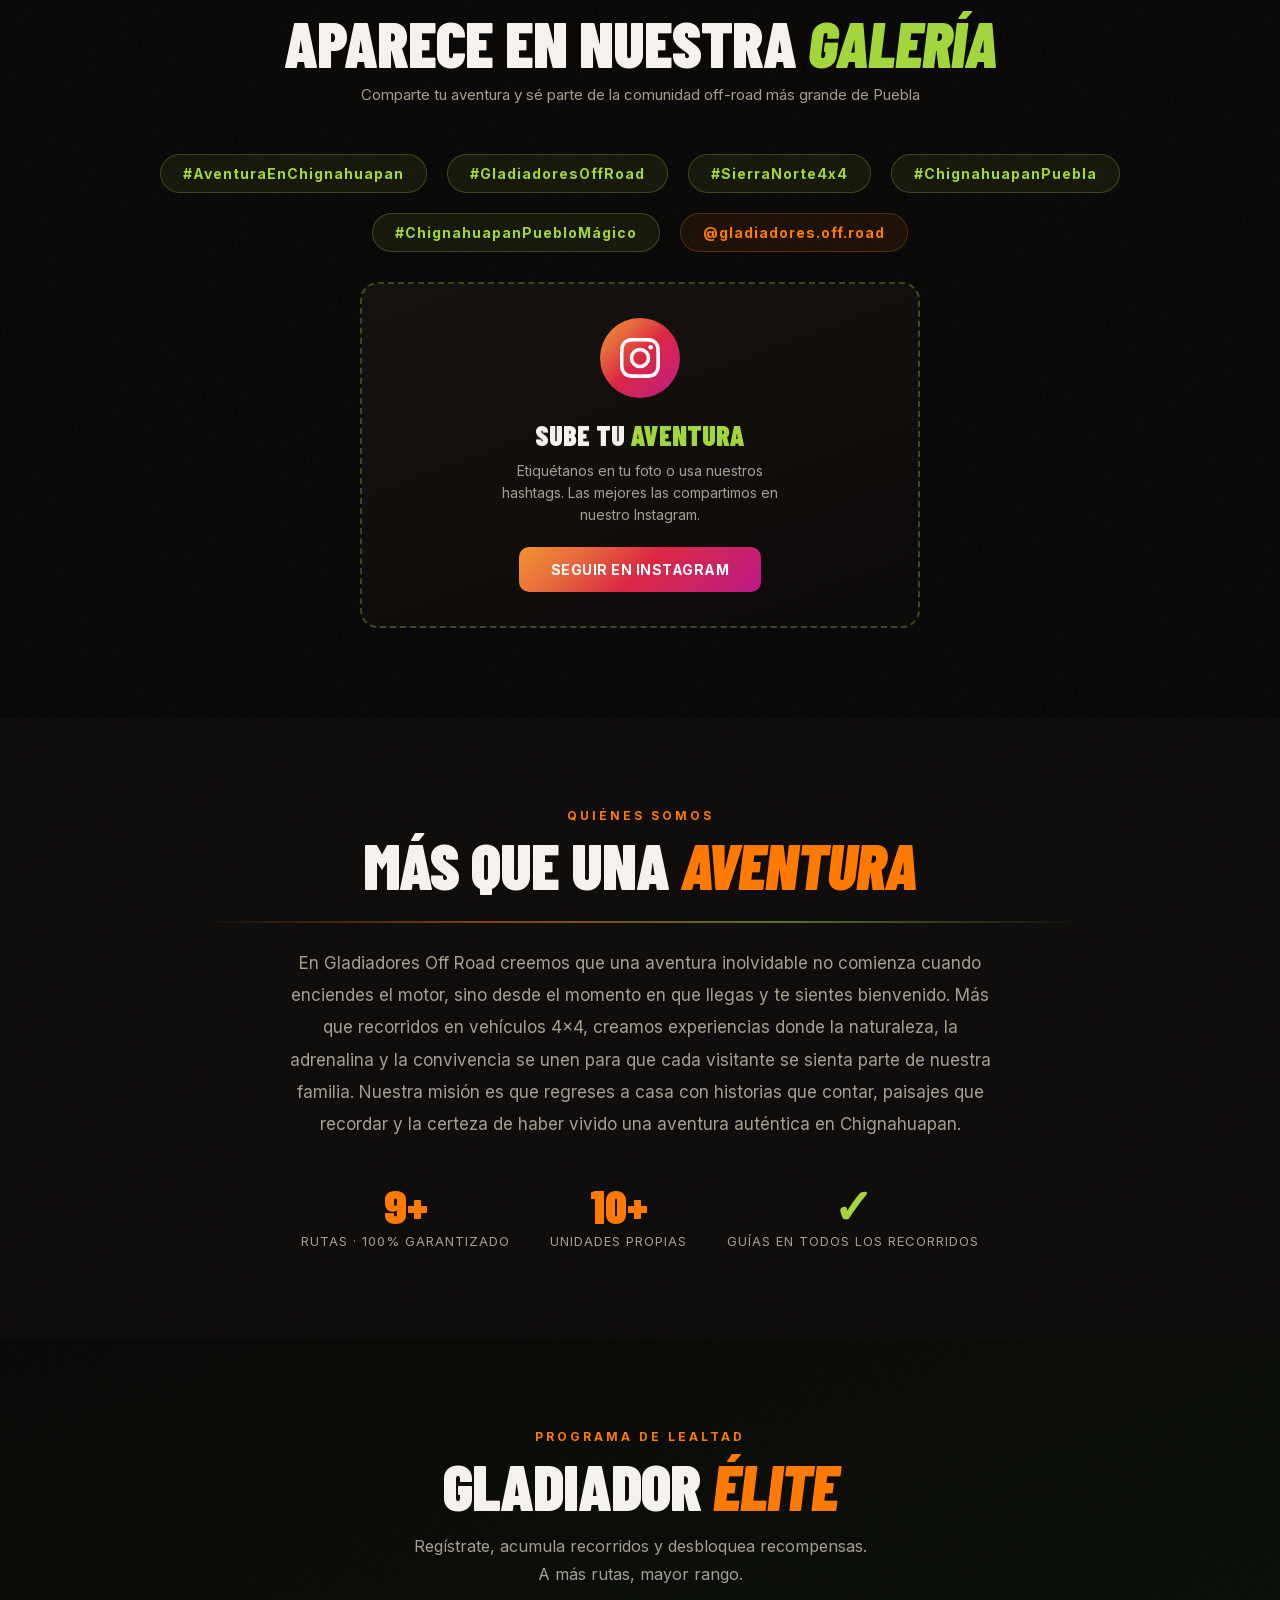
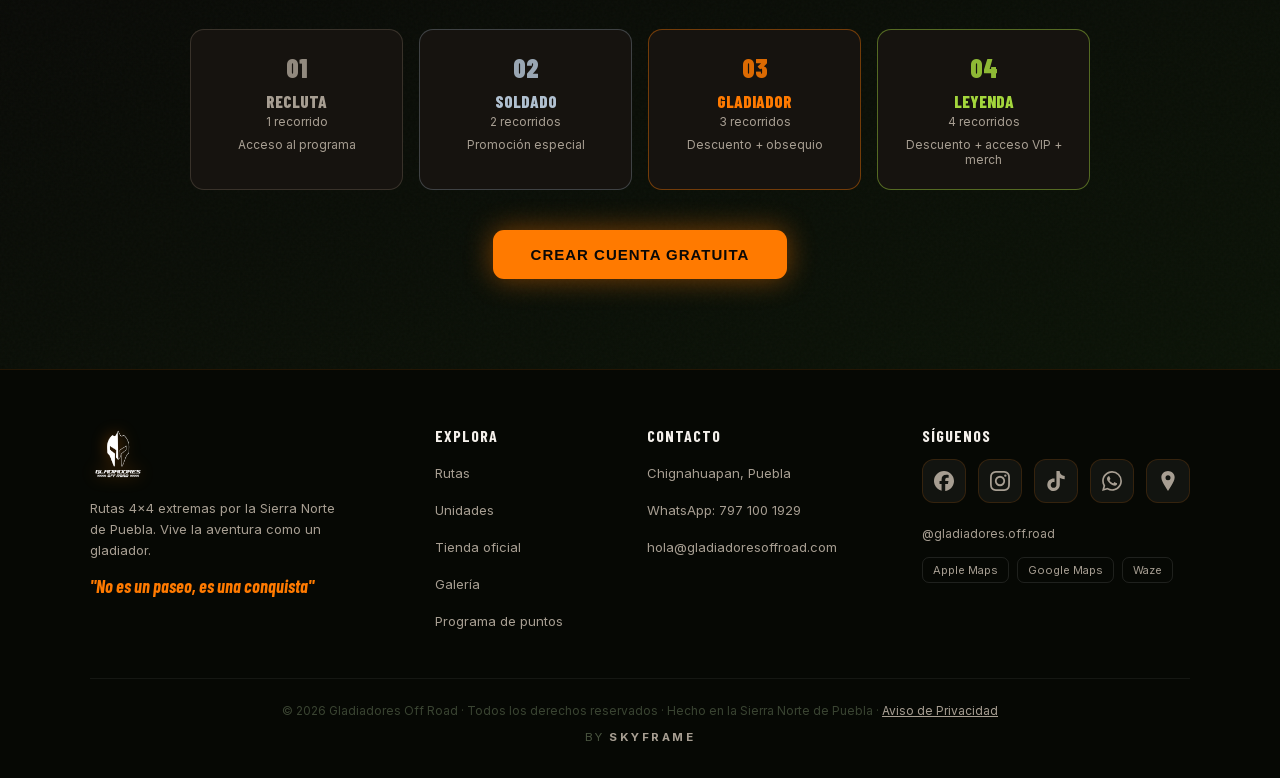
==== commit 6b1573dd: "Popup de bienvenida real, rutas sin kilómetros y envío amigable EL POPUP Se asomaba en una esquina c" ====
--- a/index.html
+++ b/index.html
@@ -143,7 +143,7 @@
 <link rel="preload" as="image" href="img/i2.avif" type="image/avif" fetchpriority="high"/>
 <link rel="preload" as="font" type="font/woff2" href="fonts/inter-var-latin.woff2" crossorigin/>
 <link rel="preload" as="font" type="font/woff2" href="fonts/barlow-condensed-900-latin.woff2" crossorigin/>
-<link rel="stylesheet" href="css/estilos.css?v=20"></head><body>
+<link rel="stylesheet" href="css/estilos.css?v=21"></head><body>
 <div id="scroll-progress"></div>
 <canvas id="dust-canvas"></canvas>
 <!-- LOADER -->
@@ -522,16 +522,21 @@
 </div>
 
 <!-- POPUP REGISTRO -->
-<div class="reg-overlay" id="reg-overlay"><div class="reg-modal"><div class="reg-glow"></div><button class="reg-x" data-a="closeReg">✕</button>
-  <div id="reg-form-wrap"><div class="reg-head"><img class="reg-helmet" src="img/i1.png" alt="Gladiadores Off Road" width="60" height="60" loading="lazy"/><div class="reg-title">RECLAMA TU<br><span>RECOMPENSA</span></div><div class="reg-sub">10% off en tu primera ruta</div></div>
-    <div class="reg-body"><div class="reg-perk"><div class="reg-perk-txt">Regístrate hoy y obtén tu <b>descuento</b> al instante.</div></div>
+<div class="reg-overlay" id="reg-overlay"><div class="reg-modal"><div class="reg-glow"></div><button class="reg-x" data-a="closeReg" aria-label="Cerrar">✕</button>
+  <div id="reg-form-wrap"><div class="reg-head"><img class="reg-helmet" src="img/i1.png" alt="Gladiadores Off Road" width="60" height="60" loading="lazy"/><div class="reg-title">RECOMPENSA<br><span>DE BIENVENIDA</span></div></div>
+    <div class="reg-body">
+      <div class="reg-msg"><b>¡Estrenamos nuevo sitio!</b><br>Para celebrar esta nueva etapa, Gladiadores Off Road quiere darte un obsequio sorpresa al realizar tu reservación desde nuestra página.</div>
+      <div class="reg-regalo"><span>🎁</span><span>Beneficio exclusivo por tiempo limitado.</span></div>
+      <div class="reg-msg">Déjanos tus datos y descubre tu recompensa al reservar.</div>
       <div class="reg-field"><input type="text" placeholder="Nombre completo" id="r-nombre"/></div>
       <div class="reg-field"><input type="email" placeholder="Correo electrónico" id="r-email"/></div>
       <div class="reg-field"><input type="tel" placeholder="WhatsApp (10 dígitos)" id="r-tel"/></div>
       <label data-prev="1" data-a="tRegPrivacidad" class="sx79"><div id="chk-reg-privacidad" class="chk-box"></div><span class="sx80">Acepto el <a href="aviso-privacidad.html" target="_blank" data-stop="1" class="sx81">Aviso de Privacidad</a>.</span></label>
-      <button class="reg-submit" data-a="submitReg">QUIERO MI DESCUENTO</button>
-      <div class="reg-skip"><button data-a="closeReg">Ahora no, gracias</button></div></div></div>
-  <div class="reg-success" id="reg-success"><div class="reg-success-check">✓</div><div class="reg-title sx82">¡BIENVENIDO,<br><span>GLADIADOR!</span></div><div class="reg-sub sx83">Tu descuento está activo. Revisa tu WhatsApp.</div><button class="reg-submit sx84" data-a="closeReg">EMPEZAR</button></div>
+      <button class="reg-submit" data-a="submitReg">QUIERO MI OBSEQUIO</button>
+      <div class="reg-skip"><button data-a="closeReg">Ahora no, gracias</button></div>
+      <div class="reg-legal">Promoción válida por tiempo limitado en reservaciones realizadas a través del sitio web. Aplican términos y condiciones.</div>
+    </div></div>
+  <div class="reg-success" id="reg-success"><div class="reg-success-check">✓</div><div class="reg-title sx82">¡BIENVENIDO,<br><span>GLADIADOR!</span></div><div class="reg-sub sx83" id="reg-success-sub">Tu obsequio quedó apartado. Descúbrelo al hacer tu reservación.</div><button class="reg-submit sx84" data-a="closeReg">EMPEZAR</button></div>
 </div></div>
 
 <!-- FICHA DE RUTA -->
@@ -546,4 +551,4 @@
 <!-- CART -->
 <div class="cart-ovl" id="cart-ovl"><div class="cart-bk" data-a="closeCart"></div><div class="cart-drw"><div class="cart-hd"><div class="cart-tit">Carrito</div><button class="cart-x" data-a="closeCart">✕</button></div><div class="cart-its" id="cart-its"></div><div class="cart-ft" id="cart-ft"></div></div></div>
 <script src="js/qrcode.min.js"></script>
-<script src="js/app.js?v=20"></script></body></html>+<script src="js/app.js?v=21"></script></body></html>
--- a/css/estilos.css
+++ b/css/estilos.css
@@ -391,23 +391,24 @@
 .chat-msg.user{background:var(--fire);color:#0A0806;align-self:flex-end;border-top-left-radius:12px;border-top-right-radius:2px;}
 
 /* REG POPUP (reuse) */
-.reg-overlay{position:fixed;inset:0;z-index:2000;background:transparent;pointer-events:none;display:none;align-items:flex-end;justify-content:flex-end;padding:20px;opacity:0;transition:opacity .4s;}
+.reg-overlay{position:fixed;inset:0;z-index:2000;background:rgba(5,7,4,0.82);backdrop-filter:blur(8px);display:none;align-items:center;justify-content:center;padding:20px;opacity:0;transition:opacity .35s;overflow-y:auto;}
 .reg-overlay.open{display:flex;opacity:1;}
-.reg-modal{pointer-events:auto;background:linear-gradient(165deg,#16130F,#0D0B0A);border:1px solid rgba(255,122,0,0.3);border-radius:18px;max-width:290px;width:100%;overflow:hidden;position:relative;transform:translateY(20px);transition:transform .4s cubic-bezier(.2,.8,.2,1);box-shadow:0 10px 40px rgba(0,0,0,0.5);}
+.reg-modal{background:linear-gradient(165deg,#16130F,#0D0B0A);border:1px solid rgba(255,122,0,0.35);border-radius:20px;max-width:420px;width:100%;margin:auto;overflow:hidden;position:relative;transform:translateY(16px) scale(.97);transition:transform .4s cubic-bezier(.2,.8,.2,1);box-shadow:0 24px 70px rgba(0,0,0,0.65),0 0 40px rgba(255,122,0,0.10);}
 .reg-overlay.open .reg-modal{transform:none;}
+.reg-glow{top:-60px;width:200px;height:200px;}
 .reg-glow{position:absolute;top:-40px;left:50%;transform:translateX(-50%);width:120px;height:120px;background:radial-gradient(circle,rgba(255,122,0,0.18),transparent 70%);pointer-events:none;}
-.reg-x{position:absolute;top:8px;right:8px;background:rgba(255,255,255,0.08);border:none;color:var(--muted);width:24px;height:24px;border-radius:50%;cursor:pointer;font-size:12px;z-index:3;}
-.reg-head{text-align:center;padding:18px 18px 0;position:relative;z-index:2;}
-.reg-helmet{width:34px;height:34px;margin:0 auto 8px;display:block;filter:drop-shadow(0 0 10px rgba(255,122,0,0.6));}
-.reg-title{font-family:'Barlow Condensed';font-size:19px;font-weight:900;line-height:0.95;}
+.reg-x{position:absolute;top:12px;right:12px;background:rgba(255,255,255,0.08);border:none;color:var(--muted);width:32px;height:32px;border-radius:50%;cursor:pointer;font-size:14px;z-index:3;}
+.reg-head{text-align:center;padding:30px 26px 0;position:relative;z-index:2;}
+.reg-helmet{width:54px;height:54px;margin:0 auto 12px;display:block;filter:drop-shadow(0 0 10px rgba(255,122,0,0.6));}
+.reg-title{font-family:'Barlow Condensed',sans-serif;font-size:30px;font-weight:900;line-height:1;letter-spacing:.5px;}
 .reg-title span{color:var(--fire);font-style:italic;}
-.reg-sub{color:var(--muted);font-size:11px;margin-top:4px;line-height:1.4;}
-.reg-body{padding:12px 18px 18px;}
-.reg-field{margin-bottom:9px;}
+.reg-sub{color:var(--muted);font-size:13.5px;margin-top:8px;line-height:1.6;}
+.reg-body{padding:18px 26px 26px;}
+.reg-field{margin-bottom:11px;}
 .reg-field input{width:100%;background:rgba(255,255,255,0.05);border:1px solid rgba(255,255,255,0.12);border-radius:9px;padding:11px 13px;color:var(--ink);font-size:16px;font-family:'Inter';outline:none;transition:all .2s;}
 .reg-field input:focus{border-color:var(--fire);box-shadow:0 0 0 3px rgba(255,122,0,0.12);}
 .reg-field input::placeholder{color:#6B6357;}
-.reg-submit{width:100%;background:var(--fire);color:#0A0806;border:none;border-radius:9px;padding:12px;font-size:13px;font-weight:700;cursor:pointer;letter-spacing:.5px;margin-top:4px;box-shadow:0 0 18px rgba(255,122,0,0.35);transition:all .2s;}
+.reg-submit{width:100%;background:var(--fire);color:#0A0806;border:none;border-radius:10px;padding:15px;font-size:15px;font-weight:700;cursor:pointer;letter-spacing:.5px;margin-top:4px;box-shadow:0 0 18px rgba(255,122,0,0.35);transition:all .2s;}
 .reg-submit:hover{transform:translateY(-2px);}
 .reg-perk{display:flex;align-items:center;gap:8px;background:rgba(255,122,0,0.08);border:1px solid rgba(255,122,0,0.2);border-radius:10px;padding:9px 10px;margin-bottom:12px;}
 .reg-perk-icon{font-size:17px;}
@@ -446,7 +447,7 @@
 .rf-desc{color:var(--muted);font-size:14px;line-height:1.7;margin-bottom:16px;}
 .rf-terrain{display:flex;gap:8px;flex-wrap:wrap;margin-bottom:18px;}
 .rf-tr{background:rgba(255,255,255,0.05);border:1px solid rgba(255,255,255,0.1);color:var(--muted);font-size:12px;padding:5px 11px;border-radius:100px;}
-.rf-stats{display:grid;grid-template-columns:repeat(3,1fr);gap:10px;margin-bottom:18px;}
+.rf-stats{display:grid;grid-template-columns:repeat(2,1fr);gap:10px;margin-bottom:18px;}
 .rf-st{background:var(--bg2);border-radius:12px;padding:12px;text-align:center;}
 .rf-st b{display:block;font-family:'Barlow Condensed',sans-serif;font-size:20px;color:var(--ink);}
 .rf-st small{color:var(--muted);font-size:10.5px;letter-spacing:.5px;}
@@ -930,3 +931,33 @@
 .uf-chip{background:rgba(255,122,0,0.10);border:1px solid rgba(255,122,0,0.28);color:var(--fire);font-size:12px;font-weight:600;padding:6px 12px;border-radius:100px;}
 .uf-nota{color:var(--muted);font-size:12px;line-height:1.6;margin-bottom:16px;}
 @media(max-width:560px){.uf-foto{height:170px;}}
+
+/* Popup de bienvenida: el cuerpo del mensaje y la letra chica legal */
+.reg-msg{color:var(--ink);font-size:14px;line-height:1.7;margin-bottom:14px;}
+.reg-msg b{color:var(--fire);}
+.reg-regalo{display:flex;align-items:center;gap:9px;background:rgba(255,122,0,0.09);border:1px solid rgba(255,122,0,0.24);border-radius:11px;padding:12px 14px;margin-bottom:14px;font-size:13.5px;font-weight:600;}
+.reg-legal{color:var(--muted);font-size:10.5px;line-height:1.55;margin-top:14px;text-align:center;}
+@media(max-width:560px){
+  .reg-overlay{padding:14px;}
+  .reg-title{font-size:26px;}
+  .reg-head{padding:26px 20px 0;}
+  .reg-body{padding:16px 20px 22px;}
+}
+
+/* ENVÍO DE LA RESERVA: pantalla de carga y agradecimiento
+   El casco late igual que en el loader de entrada, para que se sienta la
+   misma marca y no un spinner genérico. */
+.env-wrap{text-align:center;padding:30px 10px 14px;}
+.env-casco{width:92px;height:92px;margin:0 auto 20px;position:relative;display:flex;align-items:center;justify-content:center;}
+.env-casco img{width:100%;height:100%;object-fit:contain;filter:drop-shadow(0 0 20px var(--fire));animation:helmetPulse 1.4s ease-in-out infinite;}
+.env-anillo{position:absolute;inset:-12px;border:2px solid rgba(255,122,0,0.22);border-top-color:var(--fire);border-radius:50%;animation:envGira .9s linear infinite;}
+@keyframes envGira{to{transform:rotate(360deg);}}
+.env-tit{font-family:'Barlow Condensed',sans-serif;font-size:30px;font-weight:900;line-height:1.05;color:var(--ink);margin-bottom:10px;}
+.env-tit em{color:var(--fire);font-style:italic;}
+.env-txt{color:var(--muted);font-size:14px;line-height:1.7;max-width:360px;margin:0 auto 20px;}
+.env-caja{background:rgba(163,214,60,0.07);border:1px solid rgba(163,214,60,0.28);border-radius:14px;padding:14px 16px;margin:0 auto 18px;max-width:360px;text-align:left;font-size:13px;line-height:1.7;color:var(--ink);}
+.env-caja b{color:var(--gladio);}
+.env-btns{display:flex;flex-direction:column;gap:10px;max-width:360px;margin:0 auto;}
+.env-btn-wa{background:#25D366;color:#06210F;border:none;border-radius:11px;padding:15px;font-size:15px;font-weight:800;cursor:pointer;display:flex;align-items:center;justify-content:center;gap:9px;}
+.env-btn-wa:hover{filter:brightness(1.08);}
+@media(max-width:560px){.env-tit{font-size:26px;}.env-casco{width:78px;height:78px;}}
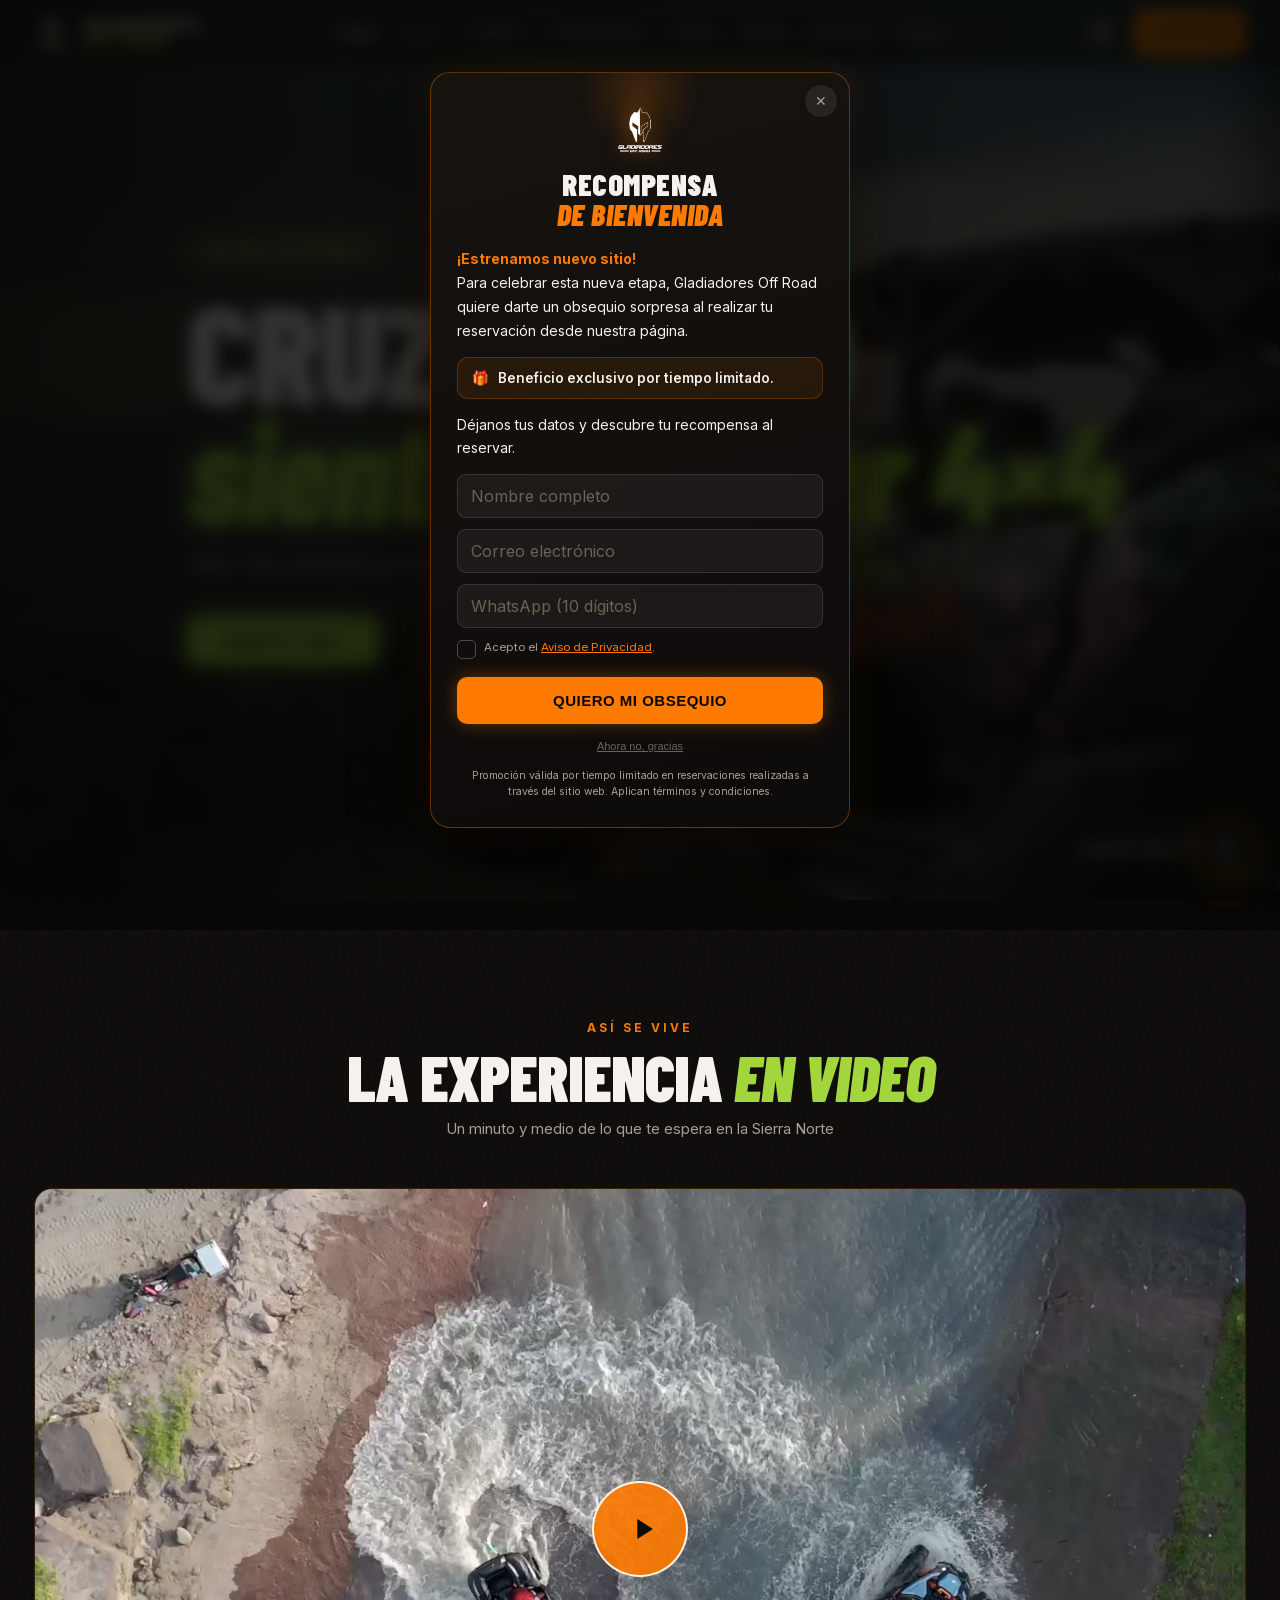
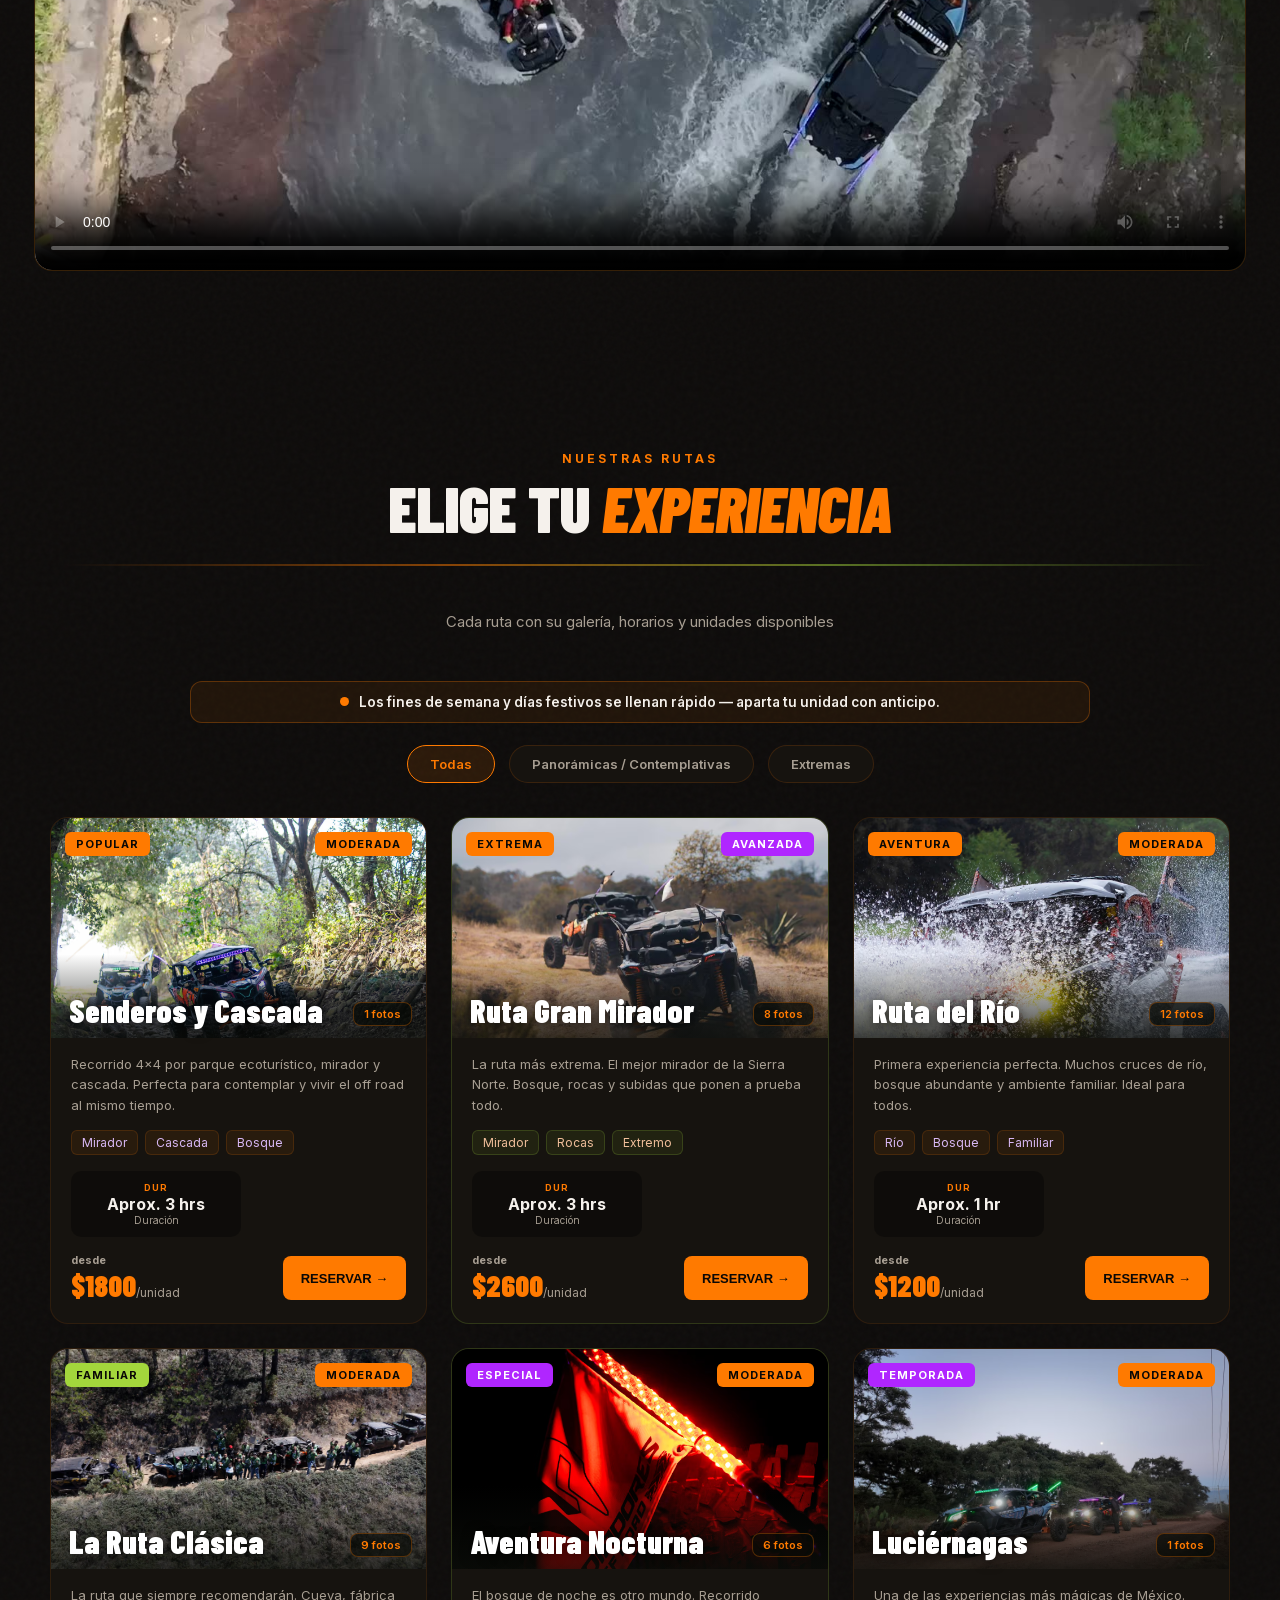
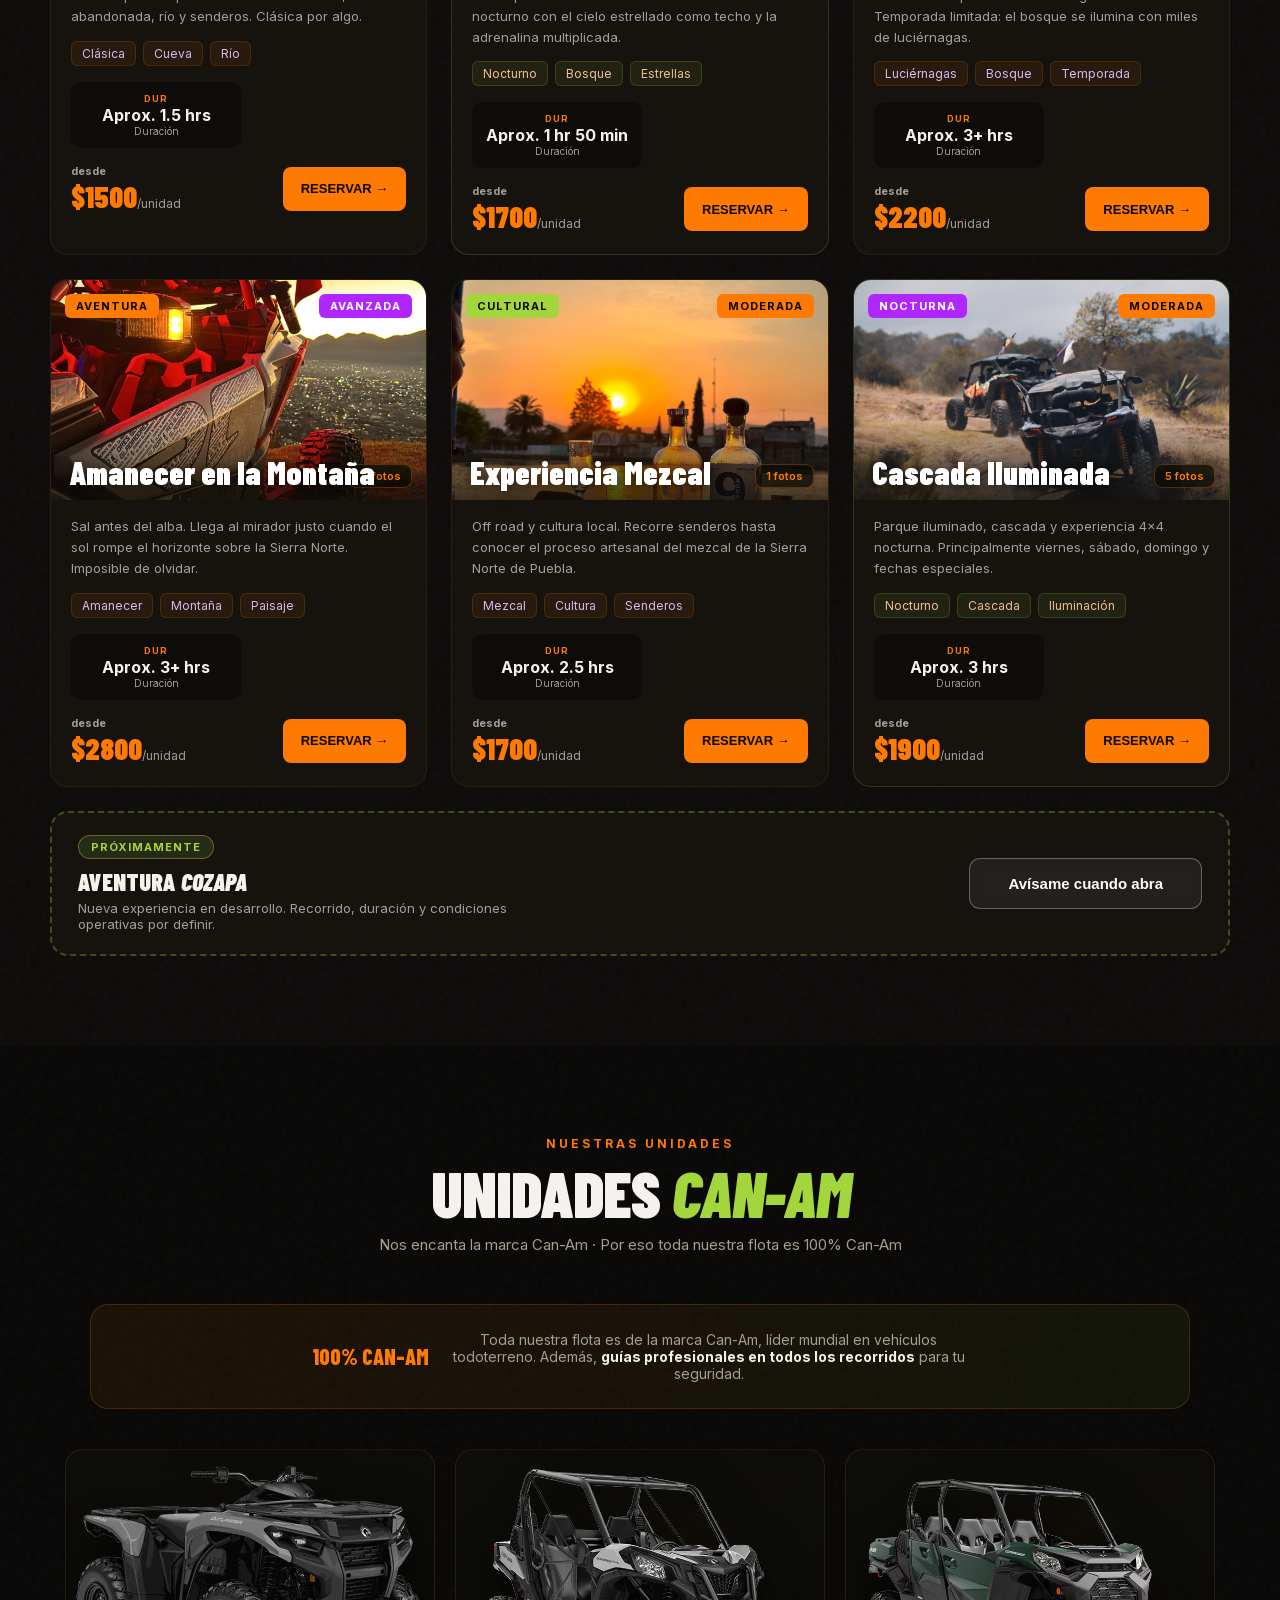
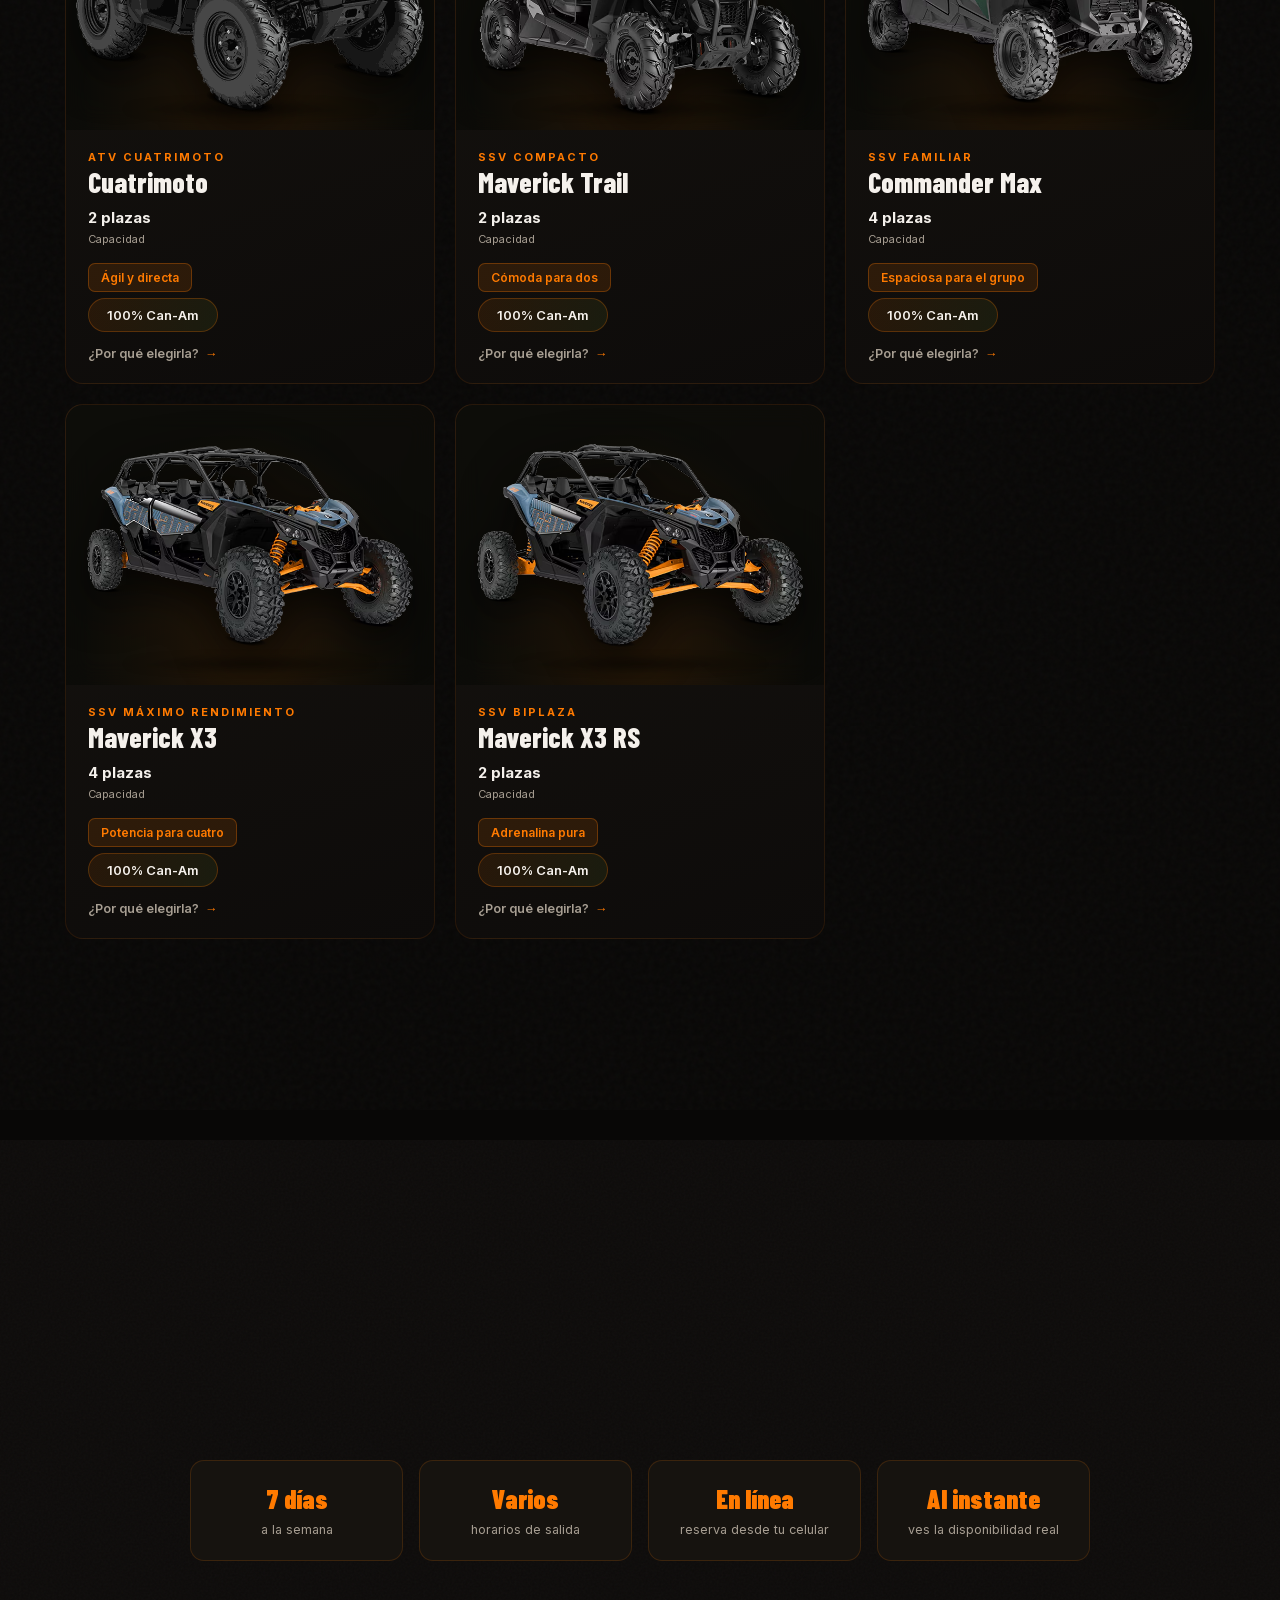
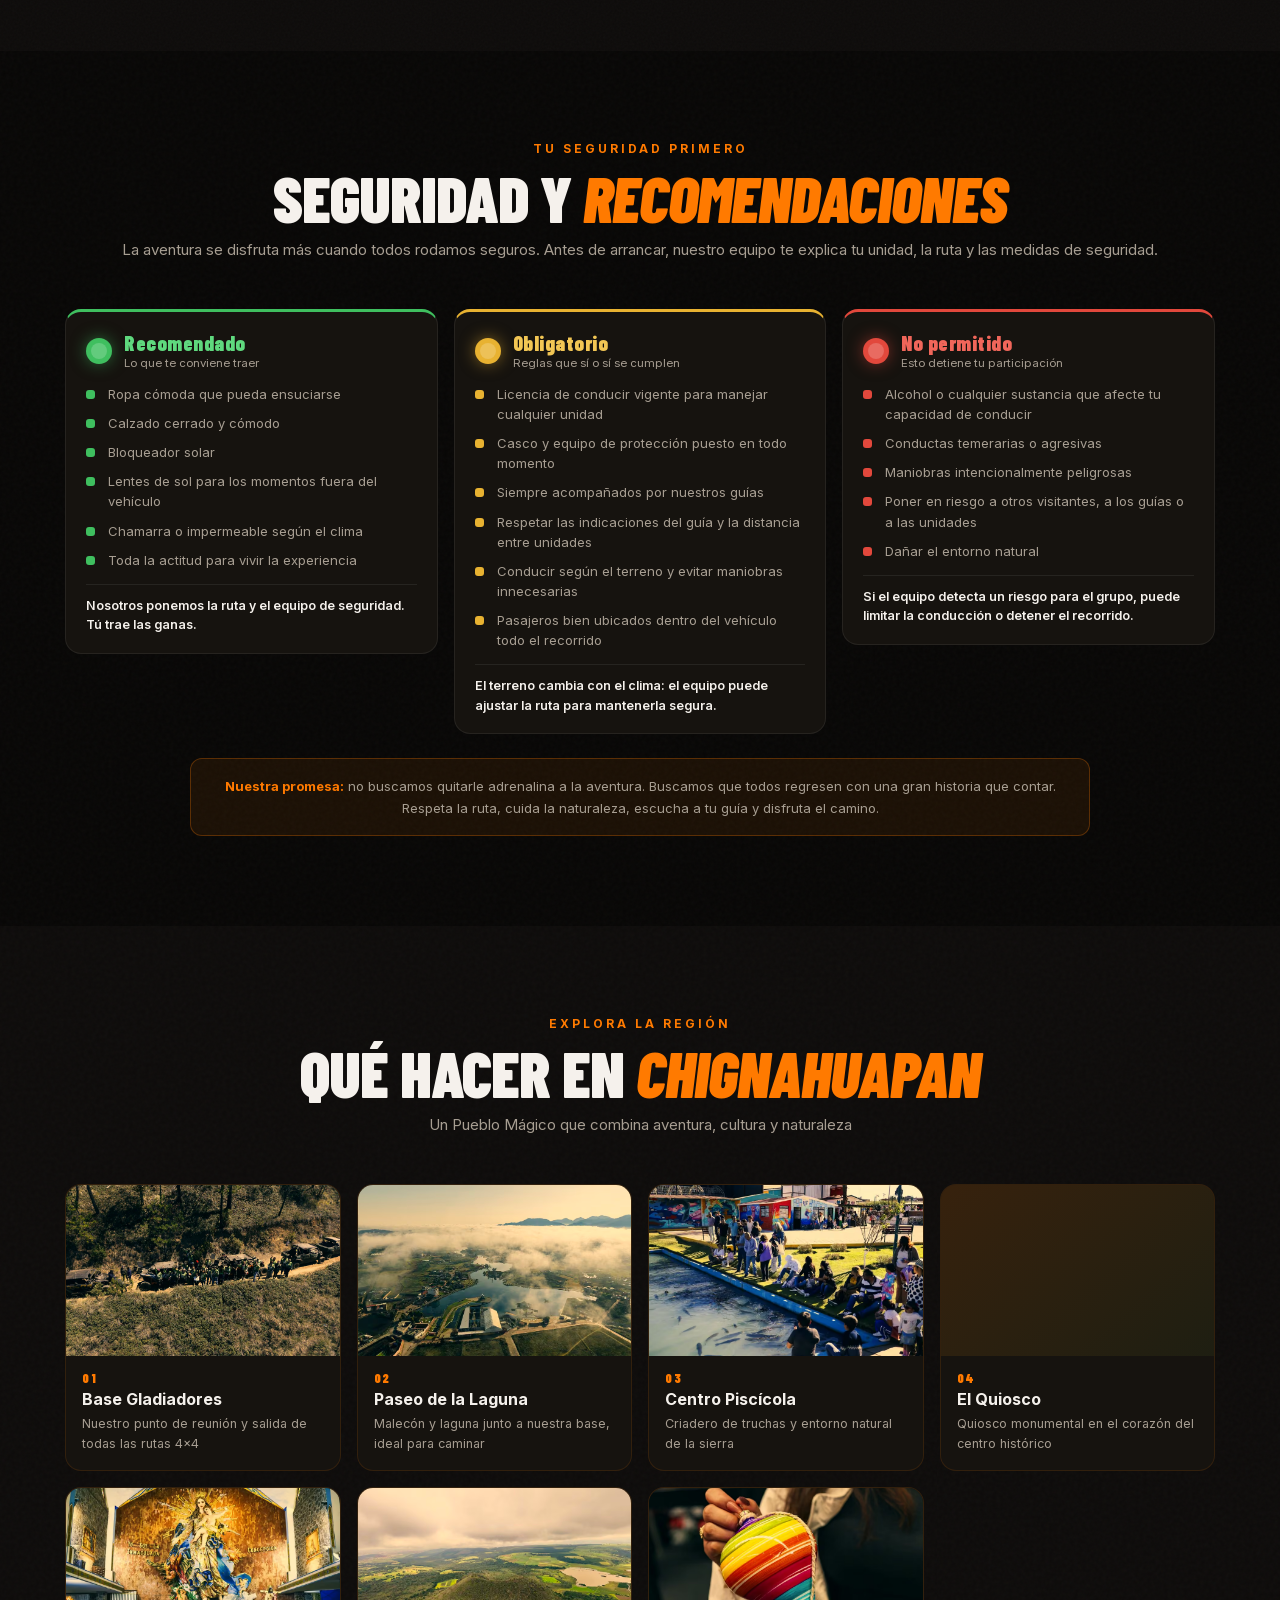
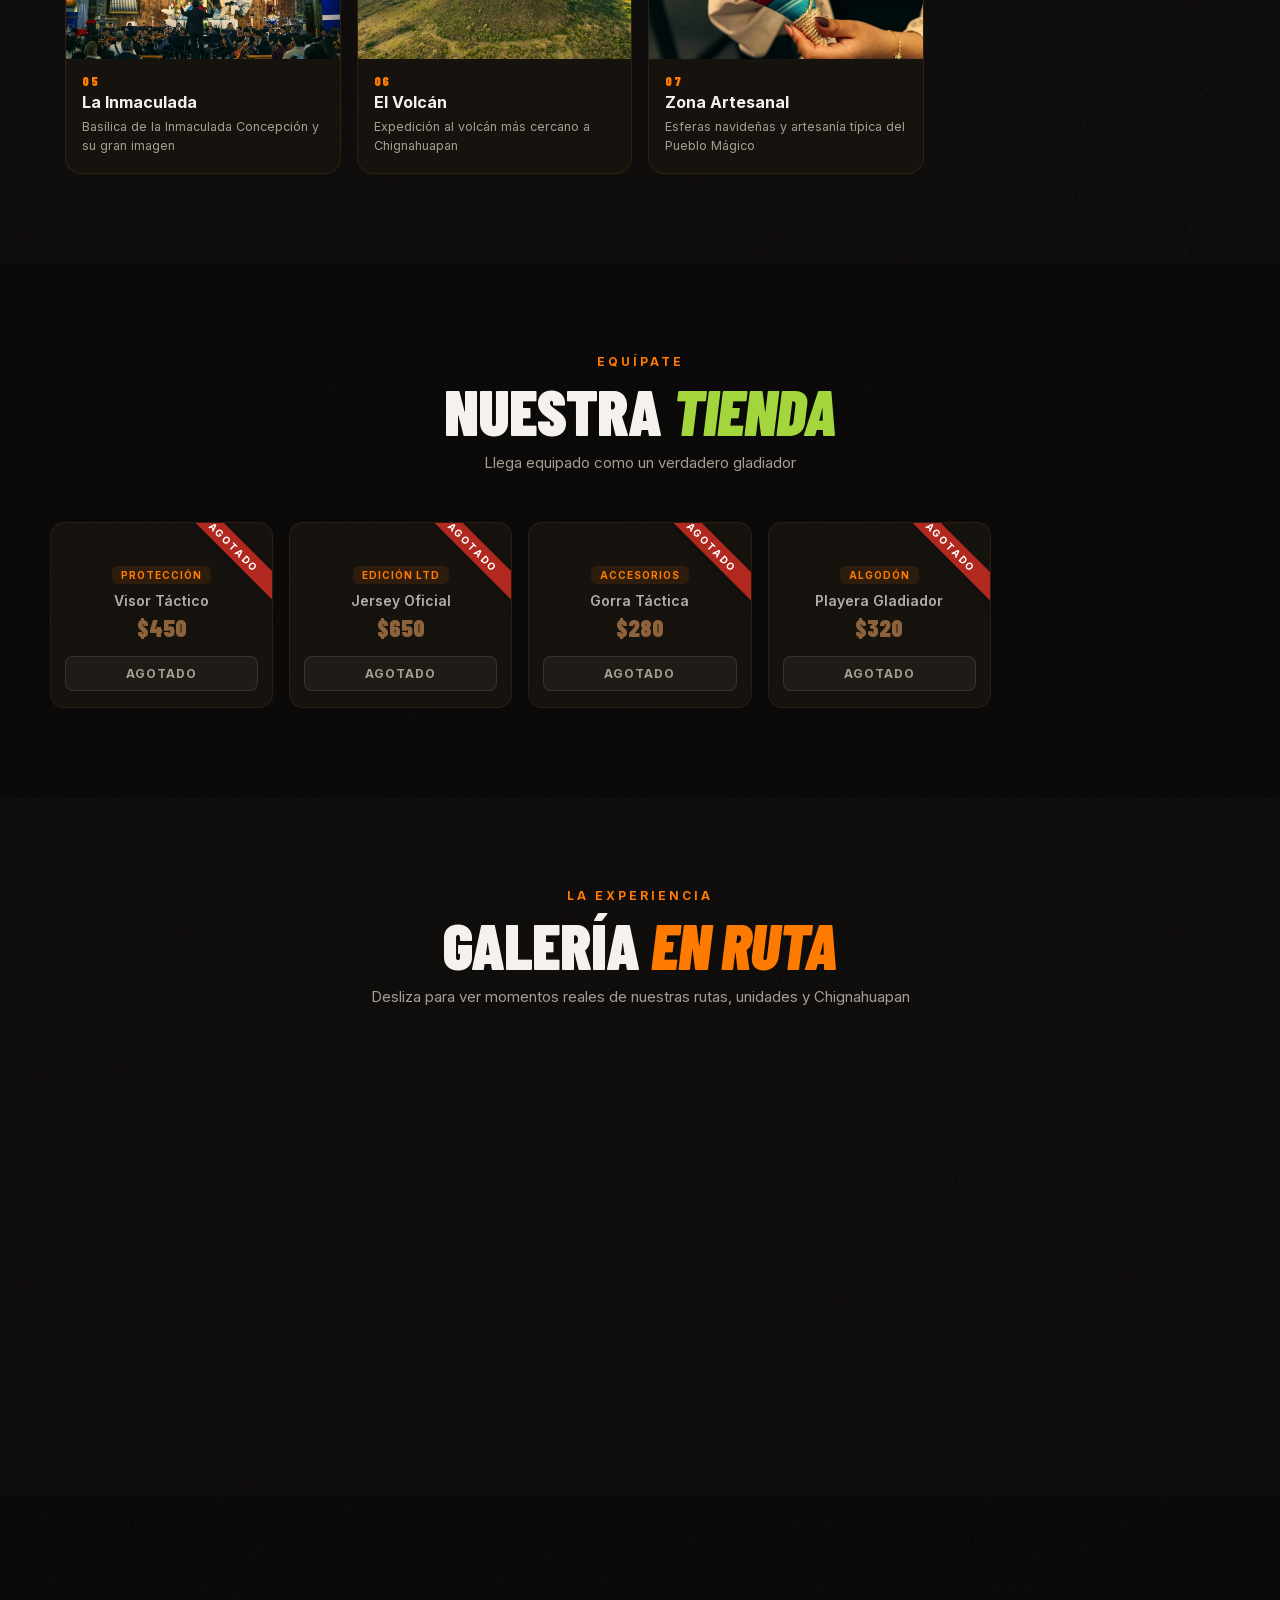
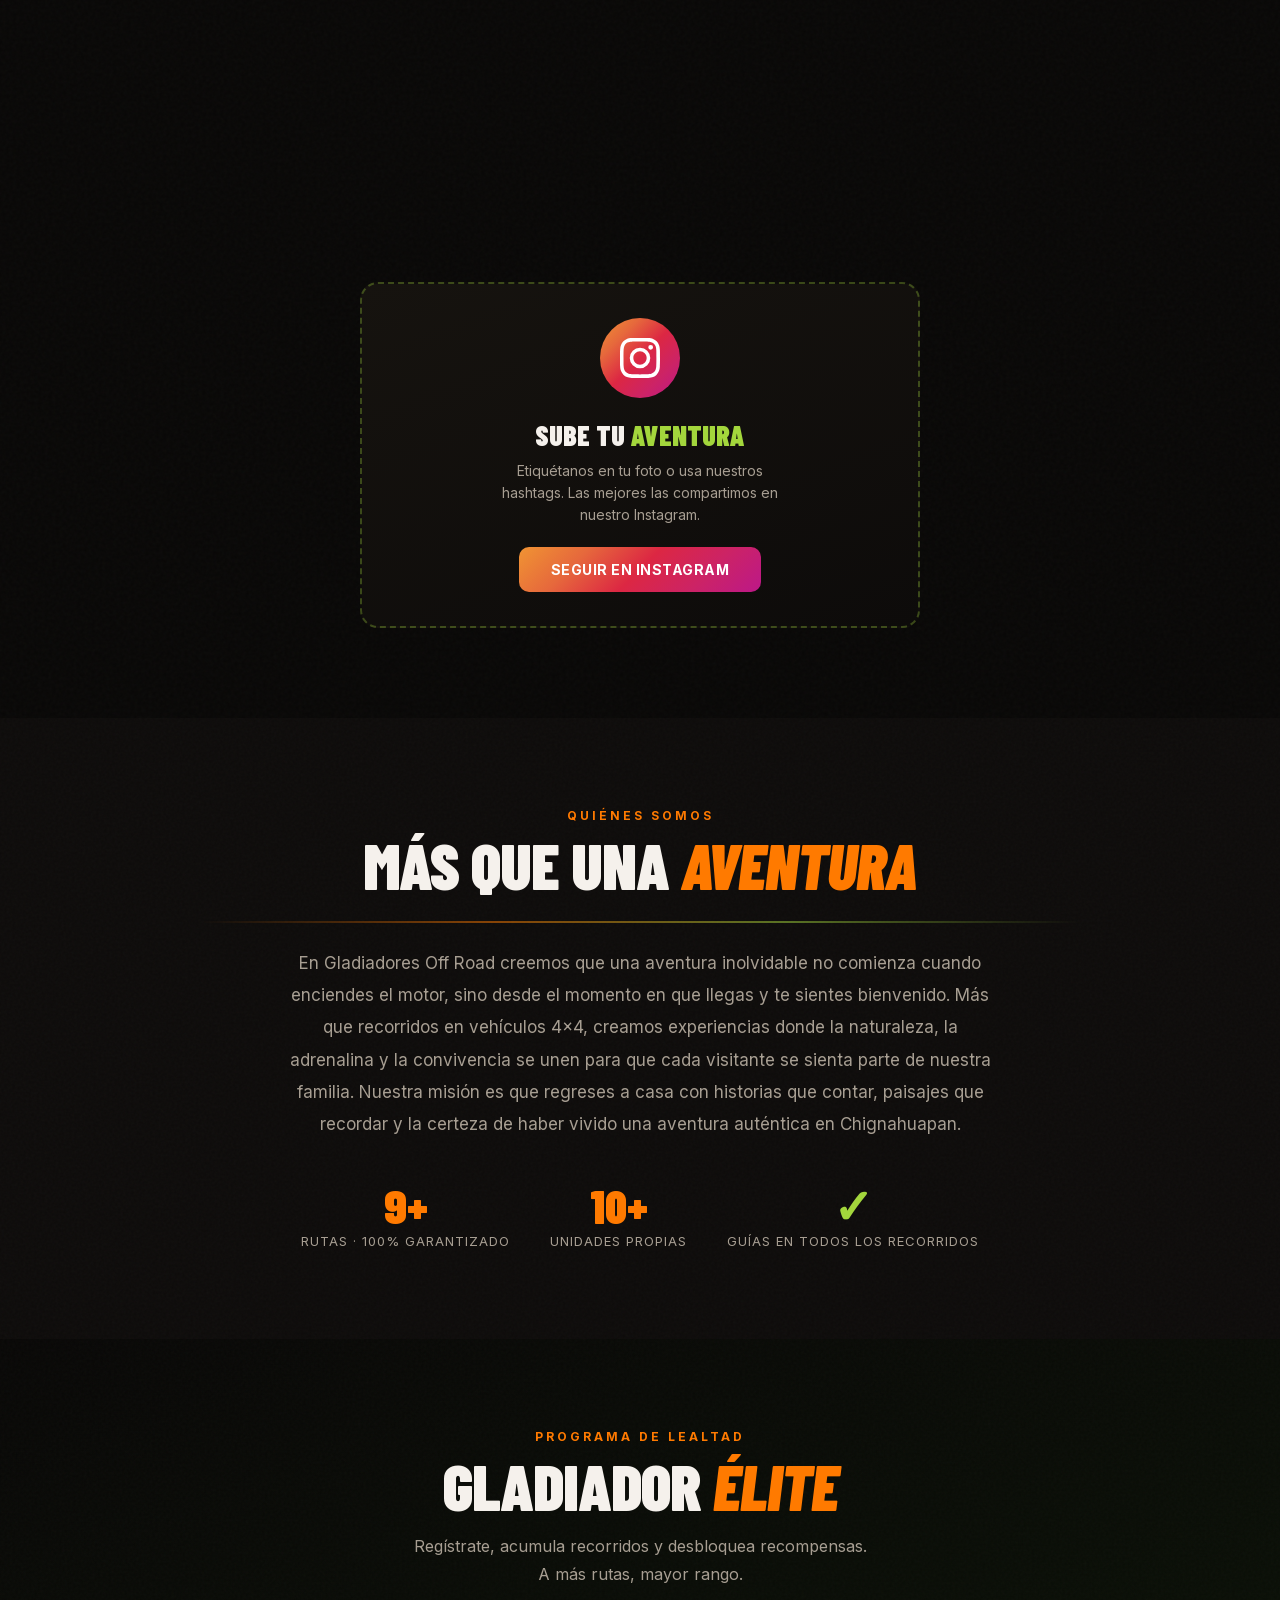
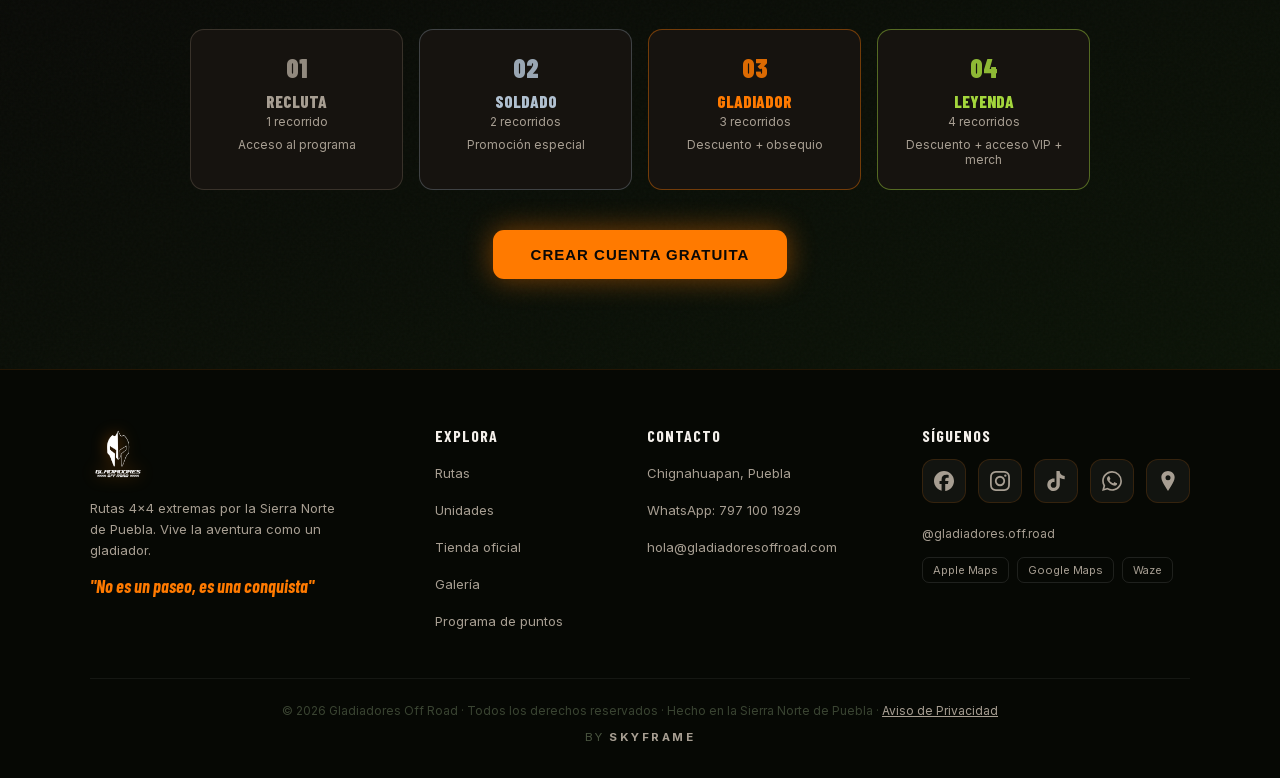
==== commit b6db4b8f: "El registro sin obsequio se gana su propia bienvenida Pasados los 25, registrarse sigue valiendo: en" ====
--- a/index.html
+++ b/index.html
@@ -143,7 +143,7 @@
 <link rel="preload" as="image" href="img/i2.avif" type="image/avif" fetchpriority="high"/>
 <link rel="preload" as="font" type="font/woff2" href="fonts/inter-var-latin.woff2" crossorigin/>
 <link rel="preload" as="font" type="font/woff2" href="fonts/barlow-condensed-900-latin.woff2" crossorigin/>
-<link rel="stylesheet" href="css/estilos.css?v=21"></head><body>
+<link rel="stylesheet" href="css/estilos.css?v=22"></head><body>
 <div id="scroll-progress"></div>
 <canvas id="dust-canvas"></canvas>
 <!-- LOADER -->
@@ -536,8 +536,17 @@
       <div class="reg-skip"><button data-a="closeReg">Ahora no, gracias</button></div>
       <div class="reg-legal">Promoción válida por tiempo limitado en reservaciones realizadas a través del sitio web. Aplican términos y condiciones.</div>
     </div></div>
-  <div class="reg-success" id="reg-success"><div class="reg-success-check">✓</div><div class="reg-title sx82">¡BIENVENIDO,<br><span>GLADIADOR!</span></div><div class="reg-sub sx83" id="reg-success-sub">Tu obsequio quedó apartado. Descúbrelo al hacer tu reservación.</div><button class="reg-submit sx84" data-a="closeReg">EMPEZAR</button></div>
-</div></div>
+  <div class="reg-success" id="reg-success">
+    <img class="reg-exito-casco" src="img/i1.png" alt="Gladiadores Off Road" width="64" height="64" loading="lazy"/>
+    <div class="reg-title sx82" id="reg-success-tit">¡BIENVENIDO,<br><span>GLADIADOR!</span></div>
+    <div class="reg-sub sx83" id="reg-success-sub">Tu obsequio quedó apartado. Descúbrelo al hacer tu reservación.</div>
+    <div class="reg-comunidad" id="reg-success-lista" hidden>
+      <div><i>▸</i><span>Te avisamos primero de rutas nuevas y fechas especiales.</span></div>
+      <div><i>▸</i><span>Promociones y sorpresas solo para la comunidad.</span></div>
+      <div><i>▸</i><span>Eres parte de la tribu que rueda la Sierra Norte.</span></div>
+    </div>
+    <button class="reg-submit sx84" data-a="closeReg">EMPEZAR LA AVENTURA</button>
+  </div></div>
 
 <!-- FICHA DE RUTA -->
 <!-- FICHA DE UNIDAD -->
@@ -551,4 +560,4 @@
 <!-- CART -->
 <div class="cart-ovl" id="cart-ovl"><div class="cart-bk" data-a="closeCart"></div><div class="cart-drw"><div class="cart-hd"><div class="cart-tit">Carrito</div><button class="cart-x" data-a="closeCart">✕</button></div><div class="cart-its" id="cart-its"></div><div class="cart-ft" id="cart-ft"></div></div></div>
 <script src="js/qrcode.min.js"></script>
-<script src="js/app.js?v=21"></script></body></html>+<script src="js/app.js?v=22"></script></body></html>
--- a/css/estilos.css
+++ b/css/estilos.css
@@ -416,9 +416,9 @@
 .reg-perk-txt b{color:var(--fire);}
 .reg-skip{text-align:center;margin-top:10px;}
 .reg-skip button{background:none;border:none;color:#6B6357;font-size:11px;cursor:pointer;text-decoration:underline;}
-.reg-success{text-align:center;padding:22px 18px;display:none;}
+.reg-success{text-align:center;padding:36px 26px 30px;display:none;}
 .reg-success.show{display:block;}
-.reg-success-check{width:44px;height:44px;border-radius:50%;background:rgba(255,122,0,0.15);border:2px solid var(--fire);display:flex;align-items:center;justify-content:center;font-size:20px;margin:0 auto 10px;box-shadow:0 0 20px rgba(255,122,0,0.4);}
+.reg-success-check{width:64px;height:64px;border-radius:50%;background:rgba(255,122,0,0.15);border:2px solid var(--fire);display:flex;align-items:center;justify-content:center;font-size:28px;margin:0 auto 16px;box-shadow:0 0 34px rgba(255,122,0,0.45);animation:exitoEntra .5s cubic-bezier(.2,1.3,.4,1) both;}
 
 /* BOOKING MODAL */
 .overlay{display:none;position:fixed;inset:0;z-index:1800;background:rgba(5,7,4,0.9);backdrop-filter:blur(10px);align-items:center;justify-content:center;padding:20px;}
@@ -830,9 +830,9 @@
 .sx79.sx79{display:flex;align-items:flex-start;gap:8px;margin:2px 0 14px;cursor:pointer}
 .sx80.sx80{font-size:11.5px;color:var(--muted);line-height:1.5}
 .sx81.sx81{color:var(--fire)}
-.sx82.sx82{font-size:17px;}
-.sx83.sx83{margin-top:6px;}
-.sx84.sx84{margin-top:12px;}
+.sx82.sx82{font-size:30px;}
+.sx83.sx83{margin-top:12px;font-size:14px;line-height:1.7;}
+.sx84.sx84{margin-top:22px;}
 .sx85.sx85{max-width:720px}
 .sx86.sx86{padding:0 0 22px}
 
@@ -961,3 +961,10 @@
 .env-btn-wa{background:#25D366;color:#06210F;border:none;border-radius:11px;padding:15px;font-size:15px;font-weight:800;cursor:pointer;display:flex;align-items:center;justify-content:center;gap:9px;}
 .env-btn-wa:hover{filter:brightness(1.08);}
 @media(max-width:560px){.env-tit{font-size:26px;}.env-casco{width:78px;height:78px;}}
+
+/* Pantalla de gracias del registro */
+@keyframes exitoEntra{from{transform:scale(.4);opacity:0}to{transform:scale(1);opacity:1}}
+.reg-exito-casco{width:64px;height:64px;margin:0 auto 16px;display:block;filter:drop-shadow(0 0 22px var(--fire));animation:exitoEntra .5s cubic-bezier(.2,1.3,.4,1) both;}
+.reg-comunidad{display:flex;flex-direction:column;gap:9px;background:rgba(163,214,60,0.07);border:1px solid rgba(163,214,60,0.26);border-radius:13px;padding:15px 16px;margin-top:18px;text-align:left;}
+.reg-comunidad div{display:flex;align-items:flex-start;gap:9px;font-size:13px;line-height:1.5;color:var(--ink);}
+.reg-comunidad i{font-style:normal;color:var(--gladio);font-weight:900;flex-shrink:0;}
